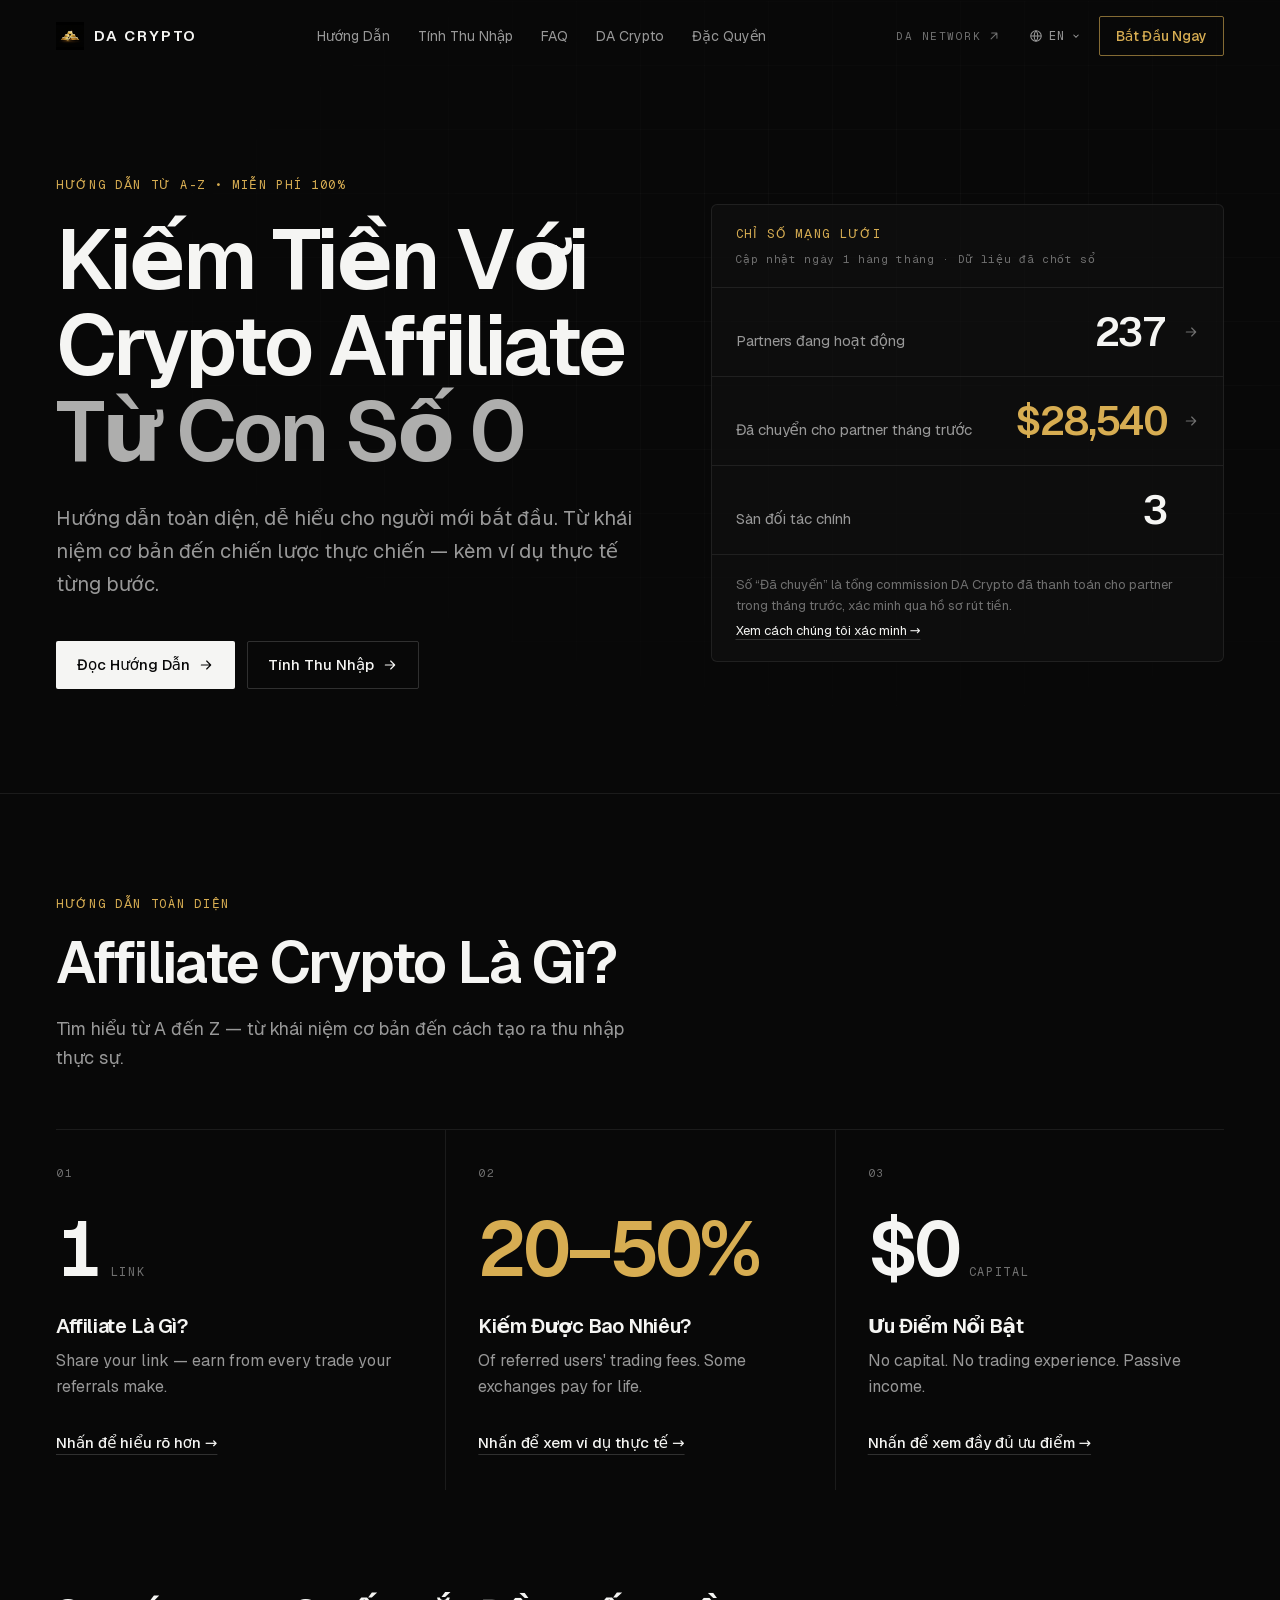
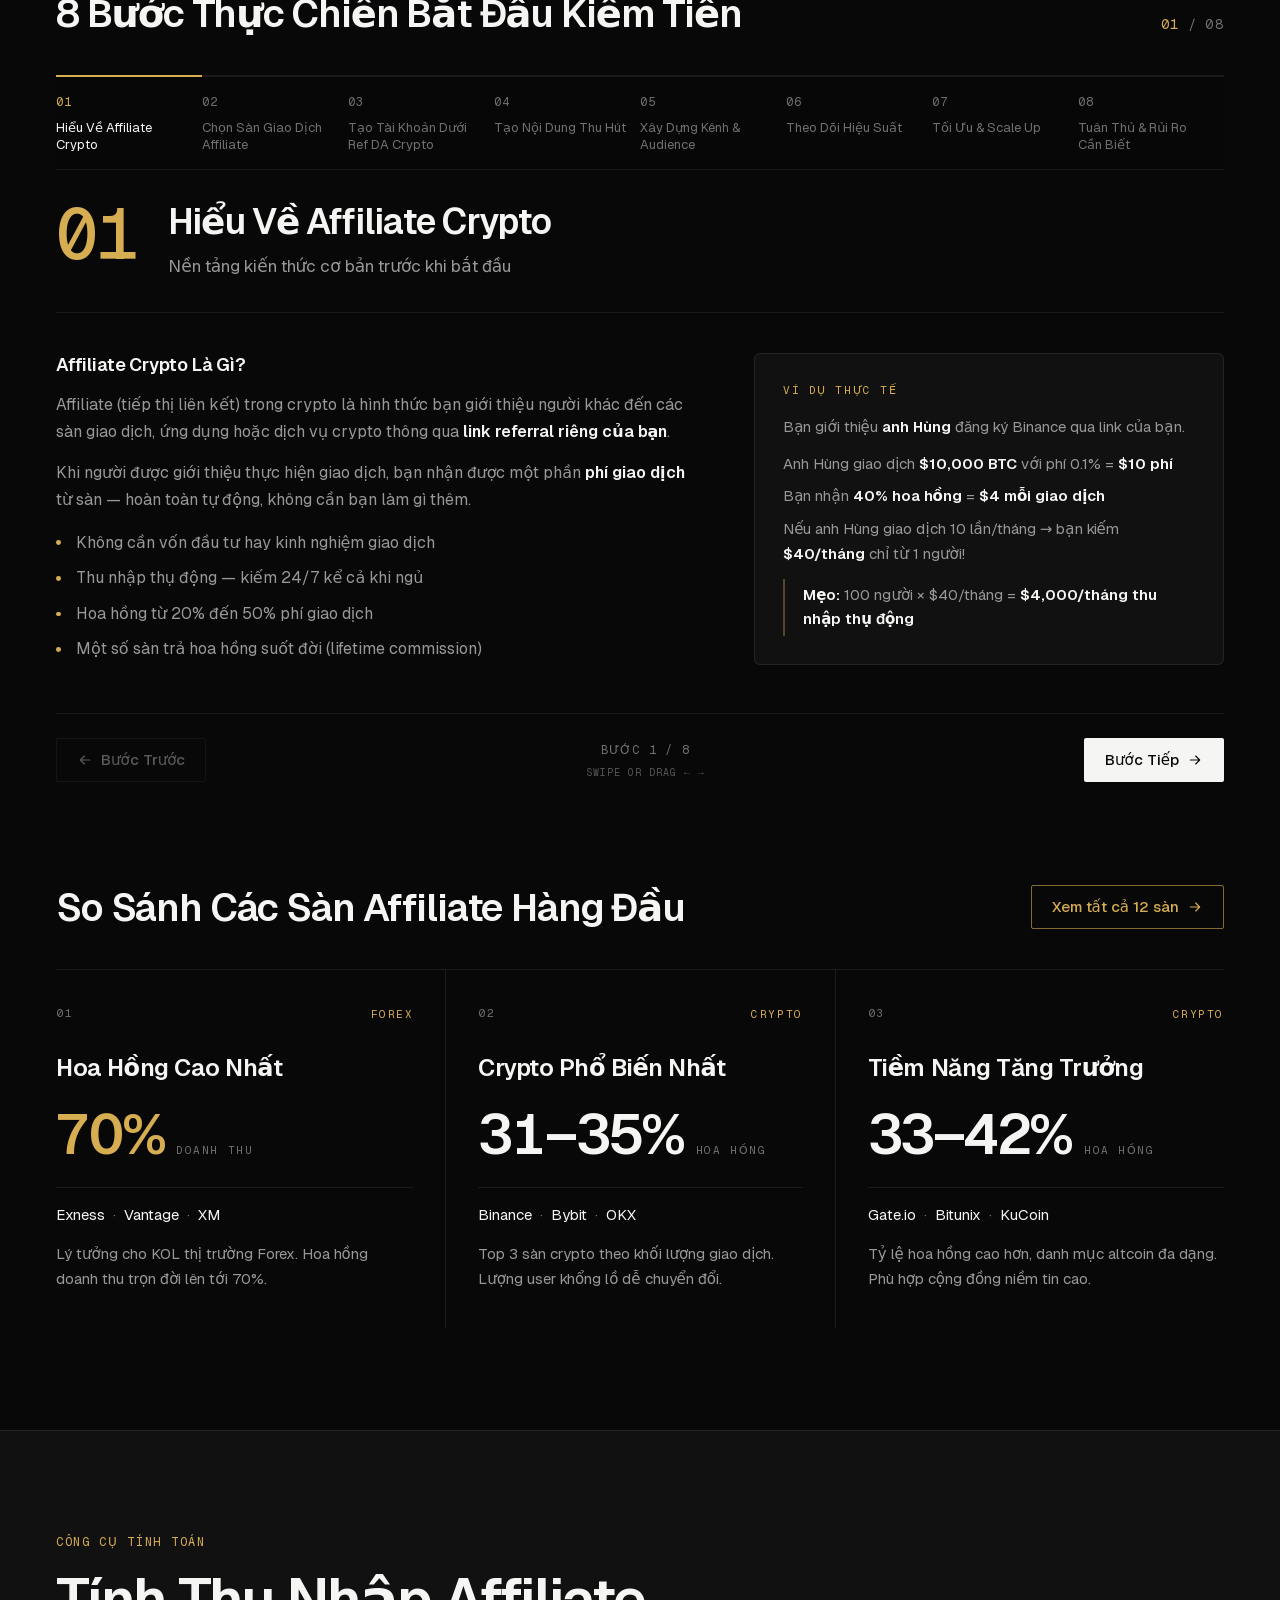
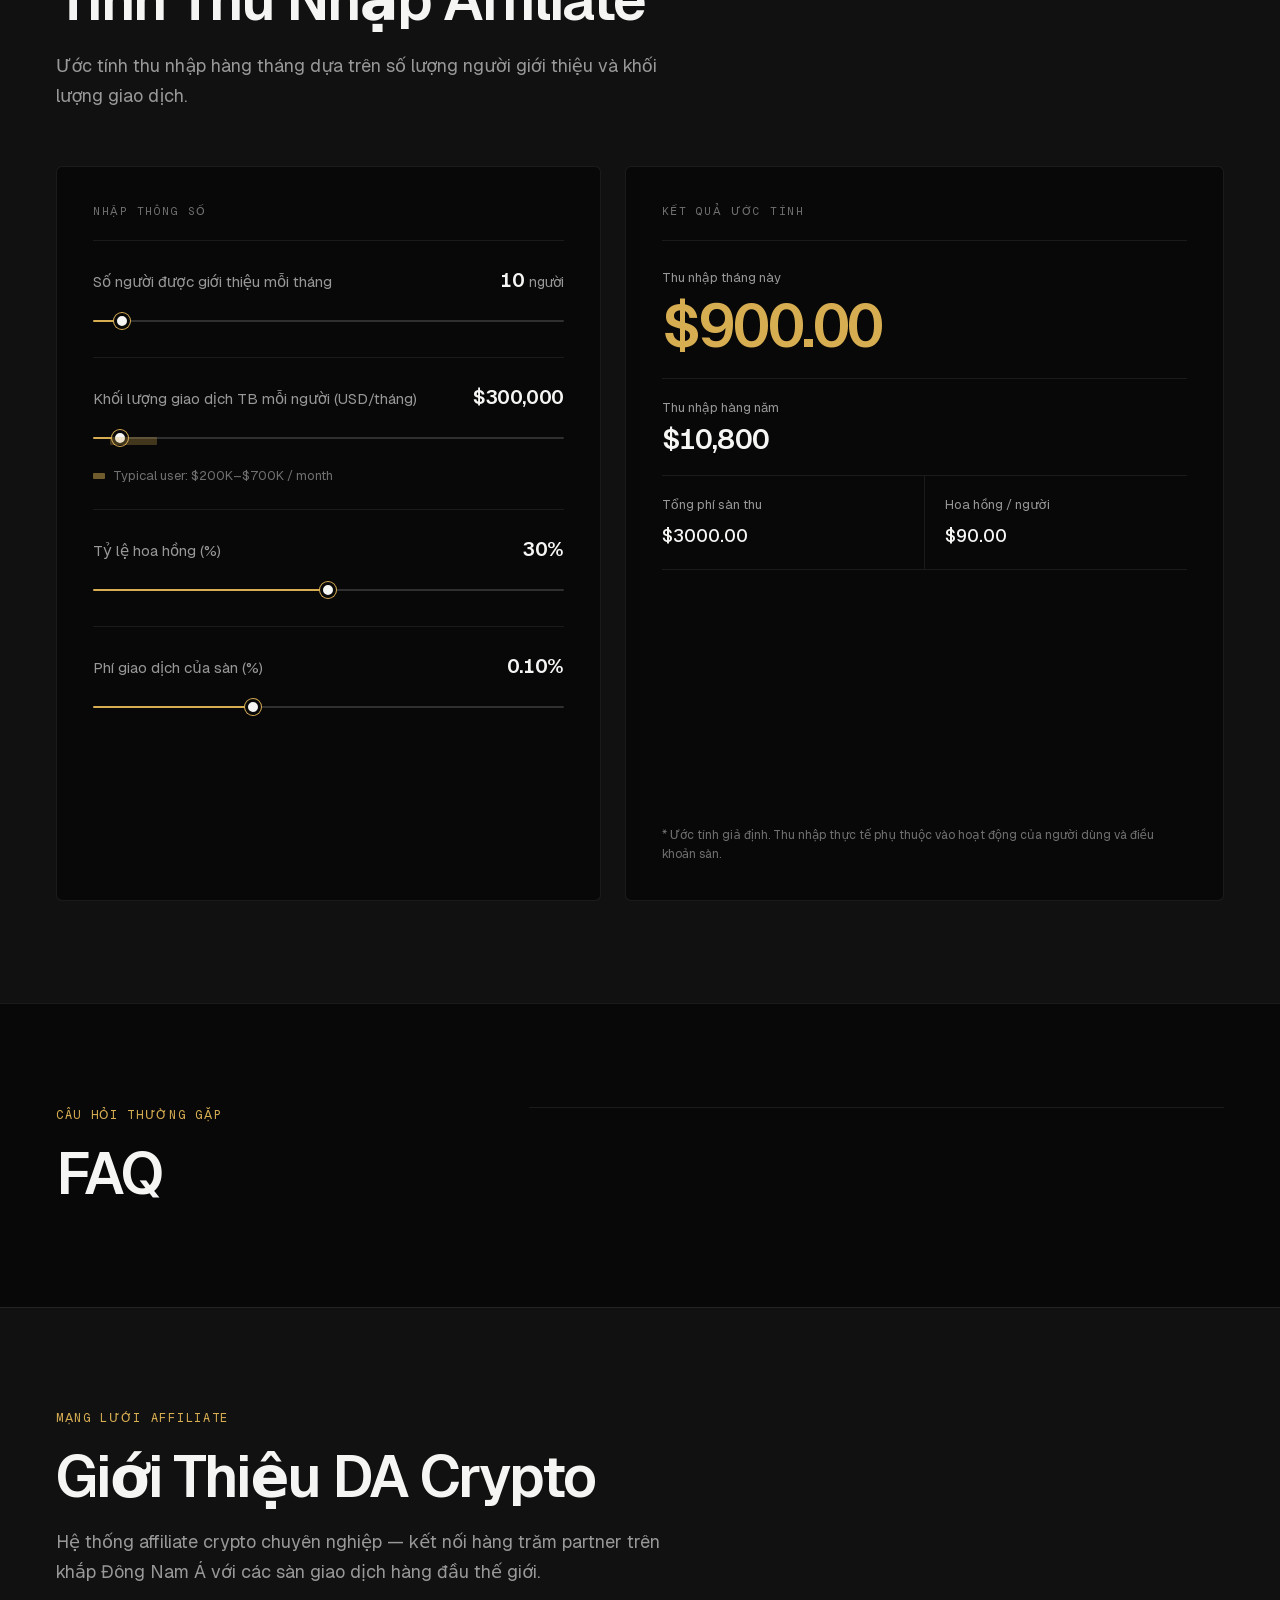
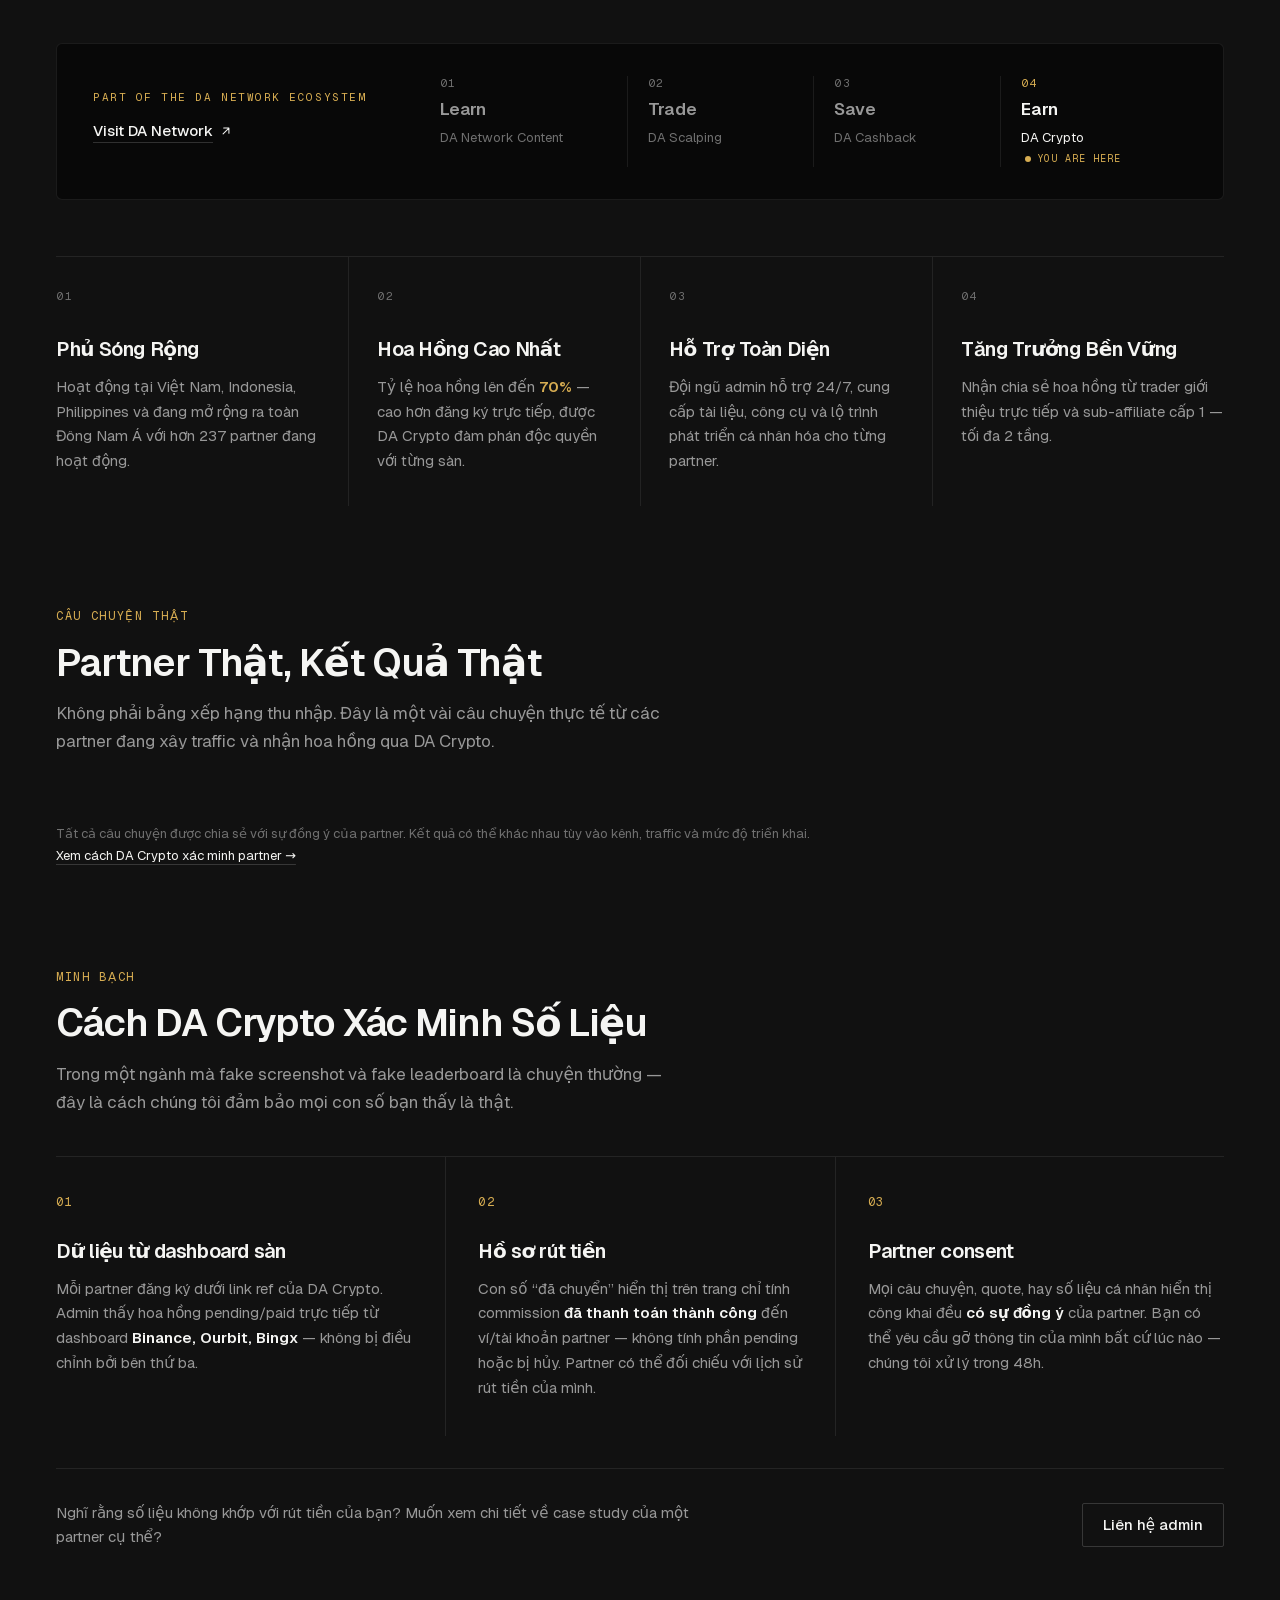
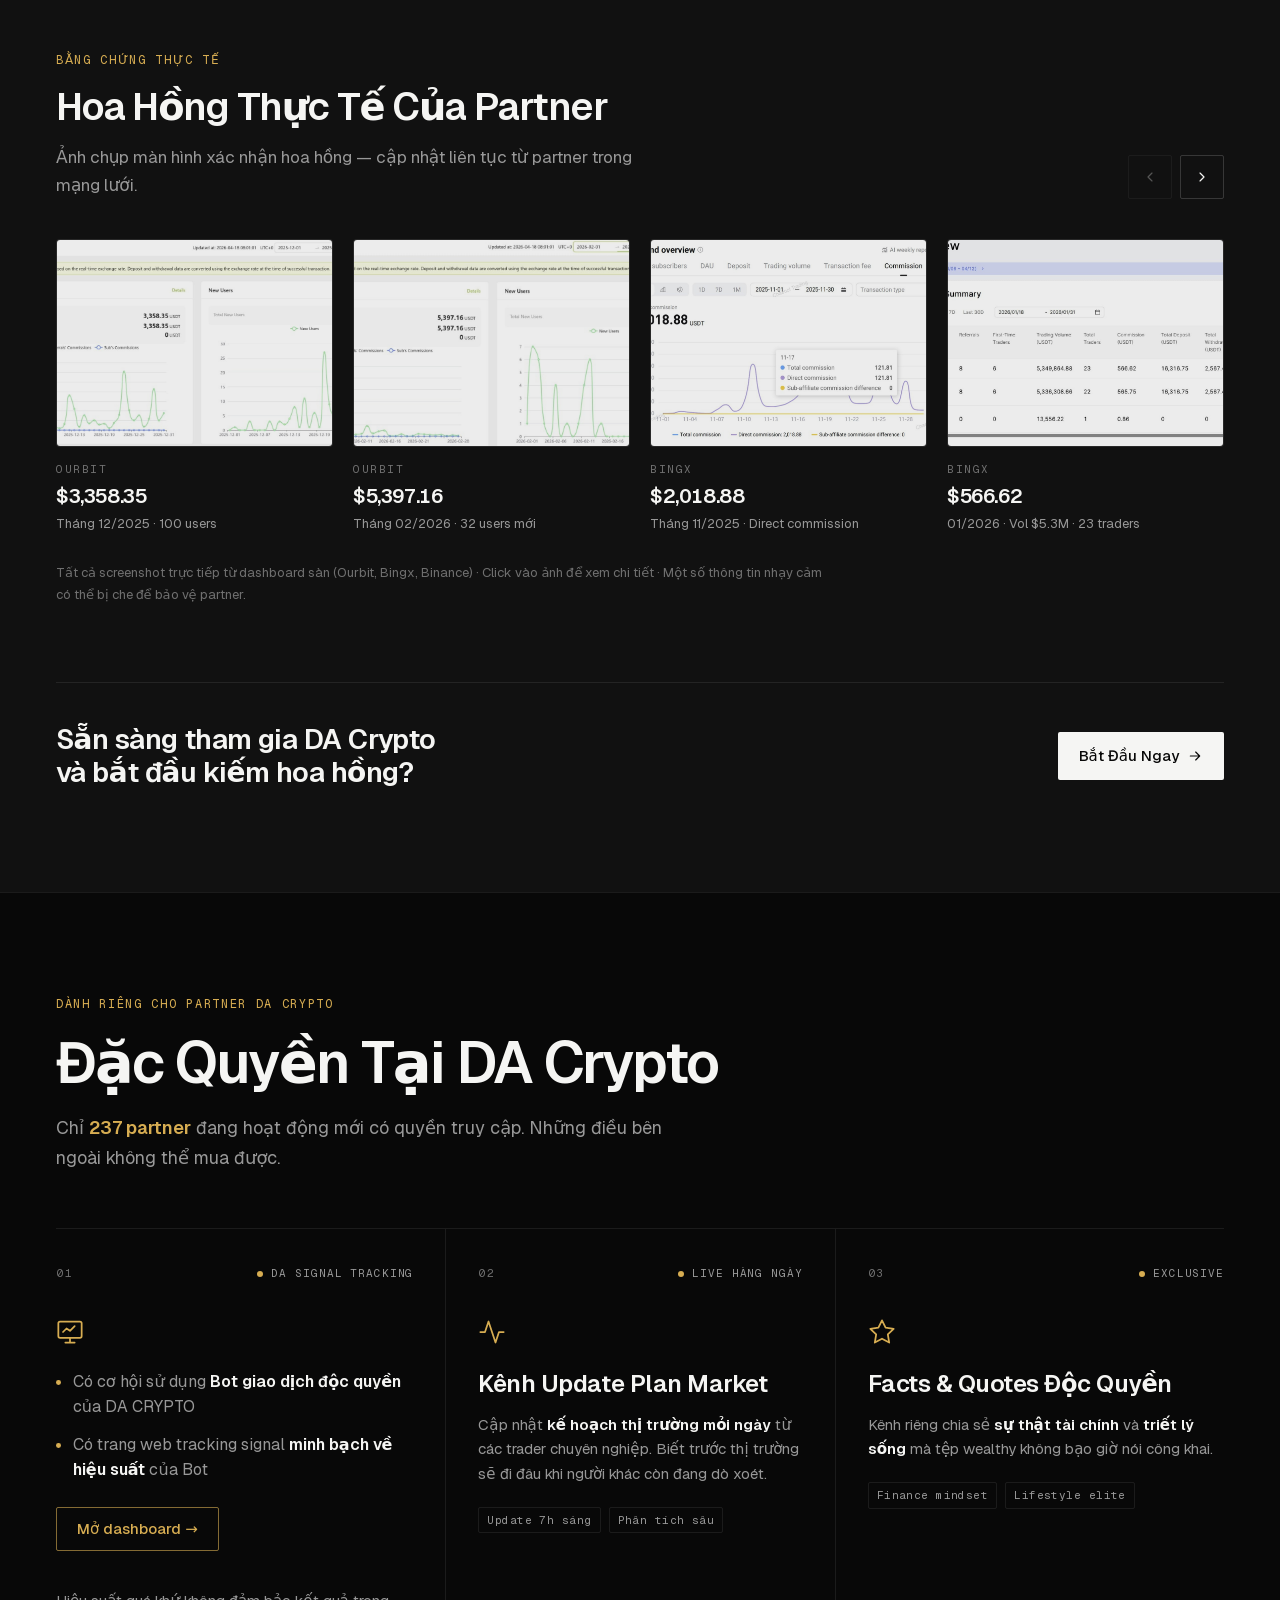
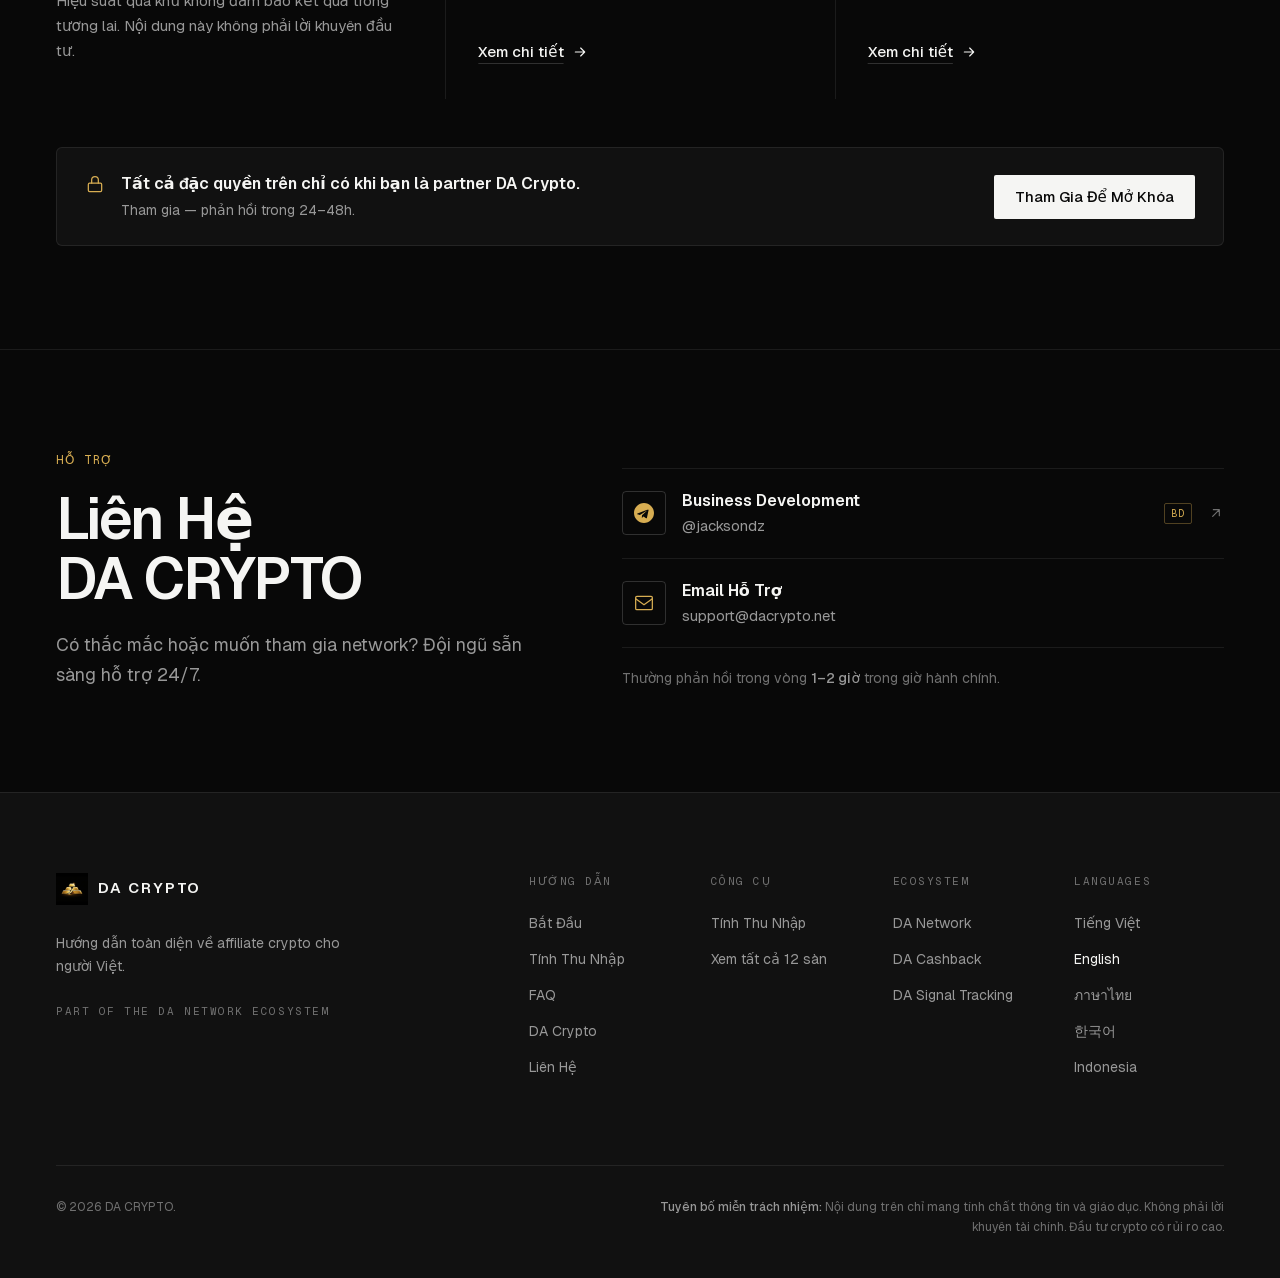
==== index.html @ 52934274 "Point DA Signal Tracking links to https://signal.danetwork.asia/ Co-Authored-By: Claude Opus 5.5 <no" ====
<!DOCTYPE html>
<html lang="en" data-theme="dark">
<head>
  <meta charset="UTF-8" />
  <meta name="viewport" content="width=device-width, initial-scale=1.0" />
  <title>DA CRYPTO — Crypto Affiliate Guide for Beginners</title>
  <style>html.i18n-pending body{visibility:hidden}</style>
  <script>document.documentElement.classList.add('i18n-pending');setTimeout(function(){document.documentElement.classList.remove('i18n-pending')},1500);</script>

  <!-- Favicon (shared DA Network mark) -->
  <link rel="icon" type="image/x-icon" href="/favicon.ico?v=2" />
  <link rel="icon" type="image/png" sizes="16x16" href="/favicon-16x16.png?v=2" />
  <link rel="icon" type="image/png" sizes="32x32" href="/favicon-32x32.png?v=2" />
  <link rel="icon" type="image/png" sizes="48x48" href="/favicon-48x48.png?v=2" />
  <link rel="apple-touch-icon" sizes="180x180" href="/apple-touch-icon.png?v=2" />
  <link rel="icon" type="image/png" sizes="192x192" href="/icon-192x192.png?v=2" />
  <link rel="icon" type="image/png" sizes="512x512" href="/icon-512x512.png?v=2" />
  <meta name="description" content="DA CRYPTO — A clear, step-by-step crypto affiliate guide for beginners, from the basics to practical strategies." />
  <meta name="theme-color" content="#080808" />

  <!-- Fonts: self-hosted Geist, identical to danetwork.asia (see style.css) -->
  <link rel="preload" href="/fonts/geist-latin.woff2" as="font" type="font/woff2" crossorigin />

  <!-- Chart.js -->
  <script src="https://cdn.jsdelivr.net/npm/chart.js@4.4.0/dist/chart.umd.min.js"></script>

  <link rel="stylesheet" href="style.css" />
</head>
<body>

<a class="skip-link" href="#main" data-ui="skip">Skip to content</a>

<!-- ═══════════════════════════════════════ HEADER ═══════════════════════════════════════ -->
<header class="site-header">
  <div class="container header-inner">
    <a href="#" class="logo" aria-label="DA CRYPTO Home">
      <img class="logo-mark" src="/icon-192x192.png?v=2" alt="" width="28" height="28" />
      <span class="logo-wordmark">DA CRYPTO</span>
    </a>

    <nav class="main-nav" aria-label="Main Navigation">
      <a href="#guide" class="nav-link" data-section="guide"><span data-i18n="nav.guide">Hướng Dẫn</span></a>
      <a href="#calculator" class="nav-link" data-section="calculator"><span data-i18n="nav.calc">Tính Thu Nhập</span></a>
      <a href="#faq" class="nav-link" data-section="faq"><span data-i18n="nav.faq">FAQ</span></a>
      <a href="#da-network" class="nav-link" data-section="da-network"><span data-i18n="nav.network">DA Crypto</span></a>
      <a href="#dac-quyen" class="nav-link nav-link-vip" data-section="dac-quyen"><span data-i18n="nav.privilege">Đặc Quyền</span></a>
    </nav>

    <div class="header-actions">
      <a href="https://danetwork.asia" class="header-parent" target="_blank" rel="noopener noreferrer">
        <span>DA NETWORK</span>
        <svg class="icon" width="14" height="14" viewBox="0 0 24 24" fill="none" stroke="currentColor" stroke-width="1.75" stroke-linecap="round" stroke-linejoin="round" aria-hidden="true"><path d="M7 17L17 7M8 7h9v9"/></svg>
        <span class="sr-only" data-ui="newTab">(opens in a new tab)</span>
      </a>
      <div class="lang-select" id="langSelect">
        <button class="lang-select-btn" type="button" onclick="toggleLangDropdown()" aria-label="Select language" aria-haspopup="listbox" aria-expanded="false" aria-controls="langDropdown">
          <svg class="icon" width="14" height="14" viewBox="0 0 24 24" fill="none" stroke="currentColor" stroke-width="1.75" aria-hidden="true"><circle cx="12" cy="12" r="9"/><path d="M3 12h18M12 3a14 14 0 0 1 0 18M12 3a14 14 0 0 0 0 18"/></svg>
          <span id="langCurrentLabel">EN</span>
          <svg class="icon lang-chevron" width="10" height="10" viewBox="0 0 24 24" fill="none" stroke="currentColor" stroke-width="2.5" aria-hidden="true"><path d="M6 9l6 6 6-6"/></svg>
        </button>
        <div class="lang-dropdown" id="langDropdown" role="listbox">
          <button class="lang-opt" type="button" role="option" lang="vi" data-lang-code="vi" onclick="selectLang('vi')"><span class="lang-code">VI</span><span>Tiếng Việt</span></button>
          <button class="lang-opt active" type="button" role="option" lang="en" data-lang-code="en" onclick="selectLang('en')"><span class="lang-code">EN</span><span>English</span></button>
          <button class="lang-opt" type="button" role="option" lang="th" data-lang-code="th" onclick="selectLang('th')"><span class="lang-code">TH</span><span>ภาษาไทย</span></button>
          <button class="lang-opt" type="button" role="option" lang="ko" data-lang-code="ko" onclick="selectLang('ko')"><span class="lang-code">KO</span><span>한국어</span></button>
          <button class="lang-opt" type="button" role="option" lang="id" data-lang-code="id" onclick="selectLang('id')"><span class="lang-code">ID</span><span>Indonesia</span></button>
        </div>
      </div>
      <a href="#guide" class="btn btn-gold header-cta"><span data-i18n="nav.cta">Bắt Đầu Ngay</span></a>
      <button class="menu-toggle" id="menuToggle" type="button" aria-label="Open menu" aria-expanded="false" aria-controls="mobileNav" data-ui-label="menu">
        <span class="menu-icon" aria-hidden="true"><span></span><span></span></span>
      </button>
    </div>
  </div>

  <!-- Mobile nav -->
  <div class="mobile-nav" id="mobileNav">
    <nav class="container" aria-label="Mobile Navigation">
      <a href="#guide" class="mobile-nav-link" onclick="closeMobileNav()"><span data-i18n="nav.guide">Hướng Dẫn</span><span class="mobile-nav-num">01</span></a>
      <a href="#calculator" class="mobile-nav-link" onclick="closeMobileNav()"><span data-i18n="nav.calc">Tính Thu Nhập</span><span class="mobile-nav-num">02</span></a>
      <a href="#faq" class="mobile-nav-link" onclick="closeMobileNav()"><span data-i18n="nav.faq">FAQ</span><span class="mobile-nav-num">03</span></a>
      <a href="#da-network" class="mobile-nav-link" onclick="closeMobileNav()"><span data-i18n="nav.network">DA Crypto</span><span class="mobile-nav-num">04</span></a>
      <a href="#dac-quyen" class="mobile-nav-link mobile-nav-link-vip" onclick="closeMobileNav()"><span data-i18n="nav.privilege">Đặc Quyền</span><span class="mobile-nav-num">05</span></a>
      <a href="#guide" class="btn btn-gold btn-block mobile-nav-cta" onclick="closeMobileNav()"><span data-i18n="nav.cta">Bắt Đầu Ngay</span></a>
      <a href="https://danetwork.asia" class="mobile-nav-parent" target="_blank" rel="noopener noreferrer">
        DA NETWORK
        <svg class="icon" width="14" height="14" viewBox="0 0 24 24" fill="none" stroke="currentColor" stroke-width="1.75" stroke-linecap="round" stroke-linejoin="round" aria-hidden="true"><path d="M7 17L17 7M8 7h9v9"/></svg>
      </a>
    </nav>
  </div>
</header>

<main id="main">

<!-- ═══════════════════════════════════════ HERO ═══════════════════════════════════════ -->
<section class="hero" aria-labelledby="heroTitle">
  <div class="hero-grid-bg" aria-hidden="true"></div>
  <div class="container hero-inner">
    <div class="hero-copy hero-seq">
      <p class="eyebrow hero-badge" style="--i:0"><span data-i18n="hero.badge">Hướng Dẫn Từ A-Z • Miễn Phí 100%</span></p>
      <h1 class="hero-title h-display" id="heroTitle" style="--i:1">
        <span class="hero-line" data-i18n="hero.title1">Kiếm Tiền Với</span>
        <span class="hero-line" data-i18n="hero.title2">Crypto Affiliate</span>
        <span class="hero-line hero-line-dim" data-i18n="hero.title3">Từ Con Số 0</span>
      </h1>
      <p class="hero-sub" style="--i:2" data-i18n="hero.sub">Hướng dẫn toàn diện, dễ hiểu cho người mới bắt đầu. Từ khái niệm cơ bản đến chiến lược thực chiến — kèm ví dụ thực tế từng bước.</p>
      <div class="hero-ctas" style="--i:3">
        <a href="#guide" class="btn btn-primary btn-lg">
          <span data-i18n="hero.cta1">Đọc Hướng Dẫn</span>
          <svg class="icon" width="16" height="16" viewBox="0 0 24 24" fill="none" stroke="currentColor" stroke-width="1.75" stroke-linecap="round" stroke-linejoin="round" aria-hidden="true"><path d="M5 12h14M13 6l6 6-6 6"/></svg>
        </a>
        <a href="#calculator" class="btn btn-outline btn-lg">
          <span data-i18n="hero.cta2">Tính Thu Nhập</span>
          <svg class="icon" width="16" height="16" viewBox="0 0 24 24" fill="none" stroke="currentColor" stroke-width="1.75" stroke-linecap="round" stroke-linejoin="round" aria-hidden="true"><path d="M5 12h14M13 6l6 6-6 6"/></svg>
        </a>
      </div>
    </div>

    <!-- Network Snapshot — static, month-end figures (ledger presentation, no counters) -->
    <aside class="snapshot hero-stats" aria-labelledby="snapTag">
      <div class="snapshot-header">
        <span class="snapshot-tag" id="snapTag" data-i18n="snap.tag">CHỈ SỐ MẠNG LƯỚI</span>
        <span class="snapshot-meta" data-i18n="snap.meta">Cập nhật ngày 1 hàng tháng · Dữ liệu đã chốt sổ</span>
      </div>

      <div class="snapshot-grid">
        <div class="snapshot-item snapshot-clickable" onclick="openStatModal('partner')" role="button" tabindex="0" aria-haspopup="dialog" aria-label="Xem chi tiết Partner Network">
          <span class="snapshot-label" data-i18n="snap.partners">Partners đang hoạt động</span>
          <span class="snapshot-value" id="goldStat237">237</span>
          <svg class="icon snapshot-arrow" width="16" height="16" viewBox="0 0 24 24" fill="none" stroke="currentColor" stroke-width="1.75" stroke-linecap="round" stroke-linejoin="round" aria-hidden="true"><path d="M5 12h14M13 6l6 6-6 6"/></svg>
        </div>
        <div class="snapshot-item snapshot-clickable snapshot-item-highlight" onclick="openStatModal('commission')" role="button" tabindex="0" aria-haspopup="dialog" aria-label="Xem chi tiết hoa hồng">
          <span class="snapshot-label" data-i18n="snap.paid">Đã chuyển cho partner tháng trước</span>
          <span class="snapshot-value snapshot-value-accent" id="commissionCounter">$28,540</span>
          <svg class="icon snapshot-arrow" width="16" height="16" viewBox="0 0 24 24" fill="none" stroke="currentColor" stroke-width="1.75" stroke-linecap="round" stroke-linejoin="round" aria-hidden="true"><path d="M5 12h14M13 6l6 6-6 6"/></svg>
        </div>
        <div class="snapshot-item">
          <span class="snapshot-label" data-i18n="snap.exchanges">Sàn đối tác chính</span>
          <span class="snapshot-value">3</span>
          <span class="snapshot-arrow" aria-hidden="true"></span>
        </div>
      </div>

      <p class="snapshot-foot">
        <span data-i18n="snap.foot">Số “Đã chuyển” là tổng commission DA Crypto đã thanh toán cho partner trong tháng trước, xác minh qua hồ sơ rút tiền.</span>
        <a href="#verify" class="snapshot-foot-link" data-i18n="snap.foot.link">Xem cách chúng tôi xác minh →</a>
      </p>
    </aside>
  </div>
</section>


<!-- ═══════════════════════════════════════ GUIDE ═══════════════════════════════════════ -->
<section class="section" id="guide" aria-labelledby="guideTitle">
  <div class="container">
    <div class="section-header reveal">
      <p class="section-tag" data-i18n="guide.tag">Hướng Dẫn Toàn Diện</p>
      <h2 class="section-title" id="guideTitle" data-i18n="guide.title">Affiliate Crypto Là Gì?</h2>
      <p class="section-sub" data-i18n="guide.sub">Tìm hiểu từ A đến Z — từ khái niệm cơ bản đến cách tạo ra thu nhập thực sự.</p>
    </div>

    <!-- Intro explainer -->
    <div class="explainer-grid reveal">
      <!-- Each card: key figure → title → one short line. The full paragraph
           (.explainer-full) is kept and shown as the dialog's lead. -->
      <div class="explainer-card explainer-card-clickable seq" style="--i:0" data-explainer="affiliate" onclick="openExplainerModal('affiliate')" role="button" tabindex="0" aria-haspopup="dialog">
        <span class="label">01</span>
        <p class="explainer-figure"><span class="explainer-num">1</span><span class="explainer-unit" data-ui="ec.u1">link</span></p>
        <h3><span data-i18n="ec.h1">Affiliate Là Gì?</span></h3>
        <p class="explainer-line" data-ui="ec.s1">Share your link — earn from every trade your referrals make.</p>
        <p class="explainer-full" hidden><span data-i18n="ec.p1">Bạn giới thiệu người khác đăng ký sàn giao dịch crypto qua <strong>link riêng của bạn</strong>. Khi họ giao dịch, bạn nhận hoa hồng từ phí giao dịch của họ.</span></p>
        <span class="explainer-hint" data-i18n="ec.hint1">Nhấn để hiểu rõ hơn →</span>
      </div>
      <div class="explainer-card explainer-card-clickable seq" style="--i:1" data-explainer="income" onclick="openExplainerModal('income')" role="button" tabindex="0" aria-haspopup="dialog">
        <span class="label">02</span>
        <p class="explainer-figure explainer-figure-accent"><span class="explainer-num">20–50%</span></p>
        <h3><span data-i18n="ec.h2">Kiếm Được Bao Nhiêu?</span></h3>
        <p class="explainer-line" data-ui="ec.s2">Of referred users' trading fees. Some exchanges pay for life.</p>
        <p class="explainer-full" hidden><span data-i18n="ec.p2">Hoa hồng thường từ <strong>20%–50% phí giao dịch</strong> của người được giới thiệu. Một số sàn trả hoa hồng suốt đời.</span></p>
        <span class="explainer-hint" data-i18n="ec.hint2">Nhấn để xem ví dụ thực tế →</span>
      </div>
      <div class="explainer-card explainer-card-clickable seq" style="--i:2" data-explainer="advantages" onclick="openExplainerModal('advantages')" role="button" tabindex="0" aria-haspopup="dialog">
        <span class="label">03</span>
        <p class="explainer-figure"><span class="explainer-num">$0</span><span class="explainer-unit" data-ui="ec.u3">capital</span></p>
        <h3><span data-i18n="ec.h3">Ưu Điểm Nổi Bật</span></h3>
        <p class="explainer-line" data-ui="ec.s3">No capital. No trading experience. Passive income.</p>
        <p class="explainer-full" hidden><span data-i18n="ec.p3">Không cần vốn đầu tư, không cần kinh nghiệm giao dịch. Thu nhập thụ động — kiếm ngay cả khi bạn ngủ.</span></p>
        <span class="explainer-hint" data-i18n="ec.hint3">Nhấn để xem đầy đủ ưu điểm →</span>
      </div>
    </div>

    <!-- Explainer Modal ── reuses stat-modal styles -->
    <div class="stat-modal-overlay" id="explainerModalOverlay" onclick="closeExplainerModal()">
      <div class="stat-modal explainer-modal" id="explainerModal" role="dialog" aria-modal="true" aria-label="DA Crypto" onclick="event.stopPropagation()">
        <button class="stat-modal-close" type="button" onclick="closeExplainerModal()" aria-label="Đóng">
          <svg class="icon" width="18" height="18" viewBox="0 0 24 24" fill="none" stroke="currentColor" stroke-width="1.75" stroke-linecap="round" aria-hidden="true"><path d="M6 6l12 12M18 6L6 18"/></svg>
        </button>
        <div id="explainerModalContent"></div>
      </div>
    </div>

    <!-- Step-by-Step Guide -->
    <div class="steps-container reveal">
      <div class="steps-head">
        <h3 class="steps-title" data-i18n="guide.stepsTitle">8 Bước Thực Chiến Bắt Đầu Kiếm Tiền</h3>
        <p class="steps-count" aria-hidden="true"><span id="stepCountNow">01</span><span class="steps-count-sep">/</span><span id="stepCountTotal">08</span></p>
      </div>

      <!-- Sticky step rail: track + tabs stay reachable while reading a long step -->
      <div class="step-rail" id="stepRail">
      <!-- Continuous progress track (scaled by renderStep) -->
      <div class="step-track" aria-hidden="true"><span class="step-track-fill" id="stepTrackFill"></span></div>

      <!-- Step tabs (labels filled by renderStep) -->
      <div class="step-tabs" role="tablist" aria-label="Affiliate guide">
        <button class="step-tab active" type="button" data-step="1" role="tab">1</button>
        <button class="step-tab" type="button" data-step="2" role="tab">2</button>
        <button class="step-tab" type="button" data-step="3" role="tab">3</button>
        <button class="step-tab" type="button" data-step="4" role="tab">4</button>
        <button class="step-tab" type="button" data-step="5" role="tab">5</button>
        <button class="step-tab" type="button" data-step="6" role="tab">6</button>
        <button class="step-tab" type="button" data-step="7" role="tab">7</button>
        <button class="step-tab" type="button" data-step="8" role="tab">8</button>
      </div>
      </div><!-- /step-rail -->

      <!-- Step content -->
      <div class="step-content-wrap" id="stepContent" role="tabpanel" aria-live="polite">
        <!-- populated by JS -->
      </div>

      <!-- Navigation -->
      <div class="step-nav">
        <button class="btn btn-outline" type="button" id="prevStep" disabled>
          <svg class="icon" width="16" height="16" viewBox="0 0 24 24" fill="none" stroke="currentColor" stroke-width="1.75" stroke-linecap="round" stroke-linejoin="round" aria-hidden="true"><path d="M19 12H5M11 6l-6 6 6 6"/></svg>
          <span data-i18n="guide.prev">Bước Trước</span>
        </button>
        <span class="step-progress-wrap">
          <span class="step-progress" id="stepProgress">Bước 1 / 8</span>
          <span class="step-swipe-hint" data-ui="steps.swipe">Swipe or drag ← →</span>
        </span>
        <button class="btn btn-primary" type="button" id="nextStep">
          <span data-i18n="guide.next">Bước Tiếp</span>
        </button>
      </div>
    </div>

    <!-- Exchange comparison -->
    <div class="comparison-section reveal">
      <div class="comparison-head">
        <h3 class="steps-title" data-i18n="guide.compareTitle">So Sánh Các Sàn Affiliate Hàng Đầu</h3>
        <a href="deals.html" class="btn btn-gold">
          <span data-i18n="guide.viewAllDeals">Xem tất cả 12 sàn</span>
          <svg class="icon" width="16" height="16" viewBox="0 0 24 24" fill="none" stroke="currentColor" stroke-width="1.75" stroke-linecap="round" stroke-linejoin="round" aria-hidden="true"><path d="M5 12h14M13 6l6 6-6 6"/></svg>
        </a>
      </div>
      <div class="comparison-grid" id="comparisonGrid">
        <!-- populated by JS -->
      </div>
    </div>
  </div>
</section>

<!-- ═══════════════════════════════════════ CALCULATOR ═══════════════════════════════════════ -->
<section class="section section-alt" id="calculator" aria-labelledby="calcTitle">
  <div class="container">
    <div class="section-header reveal">
      <p class="section-tag" data-i18n="calc.tag">Công Cụ Tính Toán</p>
      <h2 class="section-title" id="calcTitle"><span data-i18n="calc.title">Tính Thu Nhập Affiliate</span></h2>
      <p class="section-sub" data-i18n="calc.sub">Ước tính thu nhập hàng tháng dựa trên số lượng người giới thiệu và khối lượng giao dịch.</p>
    </div>

    <div class="calc-grid reveal">
      <div class="card calc-card">
        <h3 class="card-title-sm" data-i18n="calc.inputTitle">Nhập Thông Số</h3>
        <div class="form-group">
          <label class="form-label" for="refCount" data-i18n="calc.lbl1">Số người được giới thiệu mỗi tháng</label>
          <div class="slider-display"><span id="refCountVal">10</span> <span data-i18n="calc.unit.people">người</span></div>
          <input type="range" class="slider" id="refCount" min="1" max="200" value="10" />
        </div>
        <div class="form-group">
          <label class="form-label" for="tradeVol" data-i18n="calc.lbl2">Khối lượng giao dịch TB mỗi người (USD/tháng)</label>
          <div class="slider-display"><span id="tradeVolVal">$300,000</span></div>
          <div class="slider-wrap">
            <!-- Typical-user band: $200K–$700K on a $100K–$5M scale -->
            <span class="slider-band" style="--from:2.04;--to:12.24" aria-hidden="true"></span>
            <input type="range" class="slider" id="tradeVol" min="100000" max="5000000" step="10000" value="300000" aria-describedby="tradeVolNote" />
          </div>
          <p class="slider-note" id="tradeVolNote"><span class="slider-note-mark" aria-hidden="true"></span><span data-ui="calc.volNote">Typical user: $200K–$700K / month</span></p>
        </div>
        <div class="form-group">
          <label class="form-label" for="commRate" data-i18n="calc.lbl3">Tỷ lệ hoa hồng (%)</label>
          <div class="slider-display"><span id="commRateVal">30</span>%</div>
          <input type="range" class="slider" id="commRate" min="10" max="50" value="30" />
        </div>
        <div class="form-group">
          <label class="form-label" for="tradeFee" data-i18n="calc.lbl4">Phí giao dịch của sàn (%)</label>
          <div class="slider-display"><span id="tradeFeeVal">0.10</span>%</div>
          <input type="range" class="slider" id="tradeFee" min="0.05" max="0.2" step="0.01" value="0.1" />
        </div>
      </div>

      <div class="card calc-result-card" aria-live="polite">
        <h3 class="card-title-sm" data-i18n="calc.resultTitle">Kết Quả Ước Tính</h3>
        <div class="result-items">
          <div class="result-item result-item-primary">
            <span class="result-label" data-i18n="calc.res1">Thu nhập tháng này</span>
            <span class="result-value primary" id="monthlyEarn">$0</span>
          </div>
          <div class="result-item result-item-secondary">
            <span class="result-label" data-i18n="calc.res2">Thu nhập hàng năm</span>
            <span class="result-value" id="yearlyEarn">$0</span>
          </div>
          <div class="result-item">
            <span class="result-label" data-i18n="calc.res3">Tổng phí sàn thu</span>
            <span class="result-label-val" id="totalFees">$0</span>
          </div>
          <div class="result-item">
            <span class="result-label" data-i18n="calc.res4">Hoa hồng / người</span>
            <span class="result-label-val" id="perPerson">$0</span>
          </div>
        </div>
        <div class="result-chart-wrap">
          <canvas id="earningsChart"></canvas>
        </div>
        <p class="result-note" data-i18n="calc.note">* Ước tính giả định. Thu nhập thực tế phụ thuộc vào hoạt động của người dùng và điều khoản sàn.</p>
      </div>
    </div>
  </div>
</section>

<!-- ═══════════════════════════════════════ FAQ ═══════════════════════════════════════ -->
<section class="section" id="faq" aria-labelledby="faqTitle">
  <div class="container faq-layout">
    <div class="section-header reveal">
      <p class="section-tag" data-i18n="faq.tag">Câu Hỏi Thường Gặp</p>
      <h2 class="section-title" id="faqTitle" data-i18n="faq.title">FAQ</h2>
    </div>
    <div class="faq-list reveal" id="faqList">
      <!-- populated by JS -->
    </div>
  </div>
</section>

<!-- ═══════════════════════════════════════ DA CRYPTO ═══════════════════════════════════════ -->
<section class="section section-alt" id="da-network" aria-labelledby="danTitle">
  <div class="container">

    <!-- ── Giới thiệu ── -->
    <div class="section-header reveal">
      <p class="section-tag dan-tag"><span data-i18n="dan.tag">Mạng Lưới Affiliate</span></p>
      <h2 class="section-title dan-title" id="danTitle"><span data-i18n="dan.title">Giới Thiệu DA Crypto</span></h2>
      <p class="section-sub" data-i18n="dan.sub">Hệ thống affiliate crypto chuyên nghiệp — kết nối hàng trăm partner trên khắp Đông Nam Á với các sàn giao dịch hàng đầu thế giới.</p>
    </div>

    <!-- ── Place within the DA Network ecosystem ── -->
    <div class="eco-strip reveal">
      <div class="eco-intro">
        <p class="label" data-ui="eco.tag">Part of the DA Network ecosystem</p>
        <a href="https://danetwork.asia" class="text-link" target="_blank" rel="noopener noreferrer">
          <span data-ui="eco.link">Visit DA Network</span>
          <svg class="icon" width="14" height="14" viewBox="0 0 24 24" fill="none" stroke="currentColor" stroke-width="1.75" stroke-linecap="round" stroke-linejoin="round" aria-hidden="true"><path d="M7 17L17 7M8 7h9v9"/></svg>
          <span class="sr-only" data-ui="newTab">(opens in a new tab)</span>
        </a>
      </div>
      <ol class="eco-stages">
        <li class="eco-stage"><span class="label">01</span><span class="eco-stage-name" data-ui="eco.learn">Learn</span><span class="eco-brand">DA Network Content</span></li>
        <li class="eco-stage"><span class="label">02</span><span class="eco-stage-name" data-ui="eco.trade">Trade</span><span class="eco-brand">DA Scalping</span></li>
        <li class="eco-stage"><span class="label">03</span><span class="eco-stage-name" data-ui="eco.save">Save</span><span class="eco-brand">DA Cashback</span></li>
        <li class="eco-stage is-current" aria-current="true"><span class="label">04</span><span class="eco-stage-name" data-ui="eco.earn">Earn</span><span class="eco-brand">DA Crypto <span class="eco-here" data-ui="eco.current">You are here</span></span></li>
      </ol>
    </div>

    <div class="dan-intro-grid reveal">
      <div class="dan-intro-card seq" style="--i:0">
        <span class="label">01</span>
        <h4 data-i18n="dan.c1.title">Phủ Sóng Rộng</h4>
        <p data-i18n="dan.c1.body">Hoạt động tại Việt Nam, Indonesia, Philippines và đang mở rộng ra toàn Đông Nam Á với hơn 237 partner đang hoạt động.</p>
      </div>
      <div class="dan-intro-card seq" style="--i:1">
        <span class="label">02</span>
        <h4 data-i18n="dan.c2.title">Hoa Hồng Cao Nhất</h4>
        <p data-i18n="dan.c2.body">Tỷ lệ hoa hồng lên đến <strong class="gold-text">70%</strong> — cao hơn đăng ký trực tiếp, được DA Crypto đàm phán độc quyền với từng sàn.</p>
      </div>
      <div class="dan-intro-card seq" style="--i:2">
        <span class="label">03</span>
        <h4 data-i18n="dan.c3.title">Hỗ Trợ Toàn Diện</h4>
        <p data-i18n="dan.c3.body">Đội ngũ admin hỗ trợ 24/7, cung cấp tài liệu, công cụ và lộ trình phát triển cá nhân hóa cho từng partner.</p>
      </div>
      <div class="dan-intro-card seq" style="--i:3">
        <span class="label">04</span>
        <h4 data-i18n="dan.c4.title">Tăng Trưởng Bền Vững</h4>
        <p data-i18n="dan.c4.body">Nhận chia sẻ hoa hồng từ trader giới thiệu trực tiếp và sub-affiliate cấp 1 — tối đa 2 tầng.</p>
      </div>
    </div>

    <!-- ── Recent Partner Wins ── -->
    <div class="partner-wins">
      <div class="rail-head">
        <div class="partner-wins-header sub-header reveal">
          <p class="partner-wins-badge eyebrow" data-i18n="wins.badge">CÂU CHUYỆN THẬT</p>
          <h3 class="partner-wins-title" data-i18n="wins.title">Partner Thật, Kết Quả Thật</h3>
          <p class="partner-wins-sub" data-i18n="wins.sub">Không phải bảng xếp hạng thu nhập. Đây là một vài câu chuyện thực tế từ các partner đang xây traffic và nhận hoa hồng qua DA Crypto.</p>
        </div>
        <div class="rail-controls" data-rail="partnerWinsGrid">
          <button type="button" class="rail-btn" data-dir="-1" aria-label="Previous" aria-controls="partnerWinsGrid">
            <svg class="icon" width="16" height="16" viewBox="0 0 24 24" fill="none" stroke="currentColor" stroke-width="1.75" stroke-linecap="round" stroke-linejoin="round" aria-hidden="true"><path d="M15 6l-6 6 6 6"/></svg>
          </button>
          <button type="button" class="rail-btn" data-dir="1" aria-label="Next" aria-controls="partnerWinsGrid">
            <svg class="icon" width="16" height="16" viewBox="0 0 24 24" fill="none" stroke="currentColor" stroke-width="1.75" stroke-linecap="round" stroke-linejoin="round" aria-hidden="true"><path d="M9 6l6 6-6 6"/></svg>
          </button>
        </div>
      </div>

      <!-- Data-driven grid: cards rendered by renderPartnerWins() in app.js from PARTNERS_DATA array -->
      <div class="partner-wins-grid reveal" id="partnerWinsGrid" data-partner-count="5"></div>

      <p class="partner-wins-note">
        <span data-i18n="wins.note">Tất cả câu chuyện được chia sẻ với sự đồng ý của partner. Kết quả có thể khác nhau tùy vào kênh, traffic và mức độ triển khai.</span>
        <a href="#verify" data-i18n="wins.note.link">Xem cách DA Crypto xác minh partner →</a>
      </p>
    </div>

    <!-- ── Verification Block (How we verify) ── -->
    <div class="verify-block" id="verify">
      <div class="verify-header sub-header reveal">
        <p class="verify-badge eyebrow" data-i18n="verify.badge">MINH BẠCH</p>
        <h3 class="verify-title" data-i18n="verify.title">Cách DA Crypto Xác Minh Số Liệu</h3>
        <p class="verify-sub" data-i18n="verify.sub">Trong một ngành mà fake screenshot và fake leaderboard là chuyện thường — đây là cách chúng tôi đảm bảo mọi con số bạn thấy là thật.</p>
      </div>

      <ol class="verify-grid reveal">
        <li class="verify-step seq" style="--i:0">
          <span class="verify-step-num">01</span>
          <h4 data-i18n="verify.s1.title">Dữ liệu từ dashboard sàn</h4>
          <p data-i18n="verify.s1.body">Mỗi partner đăng ký dưới link ref của DA Crypto. Admin thấy hoa hồng pending/paid trực tiếp từ dashboard <strong>Binance, Ourbit, Bingx</strong> — không bị điều chỉnh bởi bên thứ ba.</p>
        </li>
        <li class="verify-step seq" style="--i:1">
          <span class="verify-step-num">02</span>
          <h4 data-i18n="verify.s2.title">Hồ sơ rút tiền</h4>
          <p data-i18n="verify.s2.body">Con số “đã chuyển” hiển thị trên trang chỉ tính commission <strong>đã thanh toán thành công</strong> đến ví/tài khoản partner — không tính phần pending hoặc bị hủy. Partner có thể đối chiếu với lịch sử rút tiền của mình.</p>
        </li>
        <li class="verify-step seq" style="--i:2">
          <span class="verify-step-num">03</span>
          <h4 data-i18n="verify.s3.title">Partner consent</h4>
          <p data-i18n="verify.s3.body">Mọi câu chuyện, quote, hay số liệu cá nhân hiển thị công khai đều <strong>có sự đồng ý</strong> của partner. Bạn có thể yêu cầu gỡ thông tin của mình bất cứ lúc nào — chúng tôi xử lý trong 48h.</p>
        </li>
      </ol>

      <div class="verify-cta">
        <span class="verify-cta-text" data-i18n="verify.cta.text">Nghĩ rằng số liệu không khớp với rút tiền của bạn? Muốn xem chi tiết về case study của một partner cụ thể?</span>
        <a href="#cta" class="btn btn-outline verify-cta-btn" data-i18n="verify.cta.btn">Liên hệ admin</a>
      </div>
    </div>

    <!-- ── Feedback / Proof ── -->
    <div class="dan-feedback">
      <div class="rail-head">
        <div class="dan-fb-header sub-header reveal">
          <p class="dan-lb-badge eyebrow" data-i18n="dan.fb.badge">BẰNG CHỨNG THỰC TẾ</p>
          <h3 class="dan-lb-title"><span data-i18n="dan.fb.title">Hoa Hồng Thực Tế Của Partner</span></h3>
          <p class="dan-lb-sub" data-i18n="dan.fb.sub">Ảnh chụp màn hình xác nhận hoa hồng — cập nhật liên tục từ partner trong mạng lưới.</p>
        </div>
        <div class="rail-controls" data-rail="danFeedbackGrid">
          <button type="button" class="rail-btn" data-dir="-1" aria-label="Previous" aria-controls="danFeedbackGrid">
            <svg class="icon" width="16" height="16" viewBox="0 0 24 24" fill="none" stroke="currentColor" stroke-width="1.75" stroke-linecap="round" stroke-linejoin="round" aria-hidden="true"><path d="M15 6l-6 6 6 6"/></svg>
          </button>
          <button type="button" class="rail-btn" data-dir="1" aria-label="Next" aria-controls="danFeedbackGrid">
            <svg class="icon" width="16" height="16" viewBox="0 0 24 24" fill="none" stroke="currentColor" stroke-width="1.75" stroke-linecap="round" stroke-linejoin="round" aria-hidden="true"><path d="M9 6l6 6-6 6"/></svg>
          </button>
        </div>
      </div>
      <div class="proof-gallery reveal" id="danFeedbackGrid">
        <figure class="proof-item proof-ourbit seq" style="--i:0" data-img="proof/proof-1.jpg" tabindex="0" role="button" aria-label="Xem ảnh Ourbit 12/2025">
          <div class="proof-thumb">
            <img src="proof/proof-1.jpg" alt="Ourbit commission 12/2025 - $3,358.35" loading="lazy">
            <span class="proof-zoom" aria-hidden="true">⤢</span>
          </div>
          <figcaption class="proof-caption">
            <span class="proof-exchange proof-exchange-ourbit">Ourbit</span>
            <strong class="proof-amount">$3,358.35</strong>
            <span class="proof-period" data-i18n="proof.period.dec25">Tháng 12/2025 · 100 users</span>
          </figcaption>
        </figure>

        <figure class="proof-item proof-ourbit seq" style="--i:1" data-img="proof/proof-2.jpg" tabindex="0" role="button" aria-label="Xem ảnh Ourbit 02/2026">
          <div class="proof-thumb">
            <img src="proof/proof-2.jpg" alt="Ourbit commission 02/2026 - $5,397.16" loading="lazy">
            <span class="proof-zoom" aria-hidden="true">⤢</span>
          </div>
          <figcaption class="proof-caption">
            <span class="proof-exchange proof-exchange-ourbit">Ourbit</span>
            <strong class="proof-amount">$5,397.16</strong>
            <span class="proof-period" data-i18n="proof.period.feb26">Tháng 02/2026 · 32 users mới</span>
          </figcaption>
        </figure>

        <figure class="proof-item proof-bingx seq" style="--i:2" data-img="proof/proof-3.jpg" tabindex="0" role="button" aria-label="Xem ảnh Bingx 11/2025">
          <div class="proof-thumb">
            <img src="proof/proof-3.jpg" alt="Bingx commission 11/2025 - $2,018.88" loading="lazy">
            <span class="proof-zoom" aria-hidden="true">⤢</span>
          </div>
          <figcaption class="proof-caption">
            <span class="proof-exchange proof-exchange-bingx">Bingx</span>
            <strong class="proof-amount">$2,018.88</strong>
            <span class="proof-period" data-i18n="proof.period.nov25">Tháng 11/2025 · Direct commission</span>
          </figcaption>
        </figure>

        <figure class="proof-item proof-bingx seq" style="--i:3" data-img="proof/proof-4.jpg" tabindex="0" role="button" aria-label="Xem ảnh Bingx 01/2026">
          <div class="proof-thumb">
            <img src="proof/proof-4.jpg" alt="Bingx metrics 01/2026 - $566.62" loading="lazy">
            <span class="proof-zoom" aria-hidden="true">⤢</span>
          </div>
          <figcaption class="proof-caption">
            <span class="proof-exchange proof-exchange-bingx">Bingx</span>
            <strong class="proof-amount">$566.62</strong>
            <span class="proof-period" data-i18n="proof.period.jan26b">01/2026 · Vol $5.3M · 23 traders</span>
          </figcaption>
        </figure>

        <figure class="proof-item proof-bingx seq" style="--i:4" data-img="proof/proof-5.jpg" tabindex="0" role="button" aria-label="Xem ảnh Bingx 02/2026">
          <div class="proof-thumb">
            <img src="proof/proof-5.jpg" alt="Bingx metrics 02/2026 - $936.83" loading="lazy">
            <span class="proof-zoom" aria-hidden="true">⤢</span>
          </div>
          <figcaption class="proof-caption">
            <span class="proof-exchange proof-exchange-bingx">Bingx</span>
            <strong class="proof-amount">$936.83</strong>
            <span class="proof-period" data-i18n="proof.period.feb26b">02/2026 · Vol $8.8M · 32 traders</span>
          </figcaption>
        </figure>

        <figure class="proof-item proof-binance seq" style="--i:5" data-img="proof/proof-6.jpg" tabindex="0" role="button" aria-label="Xem ảnh Binance 12/2025">
          <div class="proof-thumb">
            <img src="proof/proof-6.jpg" alt="Binance commission 12/2025 - $1,063.04" loading="lazy">
            <span class="proof-zoom" aria-hidden="true">⤢</span>
          </div>
          <figcaption class="proof-caption">
            <span class="proof-exchange proof-exchange-binance">Binance</span>
            <strong class="proof-amount">$1,063.04</strong>
            <span class="proof-period" data-i18n="proof.period.dec25b">12/2025 · USDT &amp; Inverse · Settled</span>
          </figcaption>
        </figure>

        <figure class="proof-item proof-binance seq" style="--i:6" data-img="proof/proof-7.jpg" tabindex="0" role="button" aria-label="Xem ảnh Binance 09-10/2025">
          <div class="proof-thumb">
            <img src="proof/proof-7.jpg" alt="Binance commission 09-10/2025 - $704.06" loading="lazy">
            <span class="proof-zoom" aria-hidden="true">⤢</span>
          </div>
          <figcaption class="proof-caption">
            <span class="proof-exchange proof-exchange-binance">Binance</span>
            <strong class="proof-amount">$704.06</strong>
            <span class="proof-period" data-i18n="proof.period.sep25">09-10/2025 · USDT &amp; Inverse</span>
          </figcaption>
        </figure>
      </div>

      <p class="proof-note" data-i18n="proof.note">
        Tất cả screenshot trực tiếp từ dashboard sàn (Ourbit, Bingx, Binance) · Click vào ảnh để xem chi tiết · Một số thông tin nhạy cảm có thể bị che để bảo vệ partner.
      </p>

      <!-- Lightbox modal -->
      <div class="proof-lightbox" id="proofLightbox" role="dialog" aria-modal="true" aria-hidden="true" aria-label="Xem ảnh phóng to">
        <button class="proof-lightbox-close" type="button" aria-label="Đóng">
          <svg class="icon" width="18" height="18" viewBox="0 0 24 24" fill="none" stroke="currentColor" stroke-width="1.75" stroke-linecap="round" aria-hidden="true"><path d="M6 6l12 12M18 6L6 18"/></svg>
        </button>
        <button class="proof-lightbox-nav proof-lightbox-prev" type="button" aria-label="Ảnh trước">
          <svg class="icon" width="18" height="18" viewBox="0 0 24 24" fill="none" stroke="currentColor" stroke-width="1.75" stroke-linecap="round" stroke-linejoin="round" aria-hidden="true"><path d="M15 6l-6 6 6 6"/></svg>
        </button>
        <img class="proof-lightbox-img" src="" alt="">
        <button class="proof-lightbox-nav proof-lightbox-next" type="button" aria-label="Ảnh sau">
          <svg class="icon" width="18" height="18" viewBox="0 0 24 24" fill="none" stroke="currentColor" stroke-width="1.75" stroke-linecap="round" stroke-linejoin="round" aria-hidden="true"><path d="M9 6l6 6-6 6"/></svg>
        </button>
        <div class="proof-lightbox-counter"><span id="proofLbIdx">1</span> / <span id="proofLbTotal">7</span></div>
      </div>
      <div class="dan-cta-wrap reveal">
        <p class="dan-cta-text" data-i18n="dan.cta.text">Sẵn sàng tham gia DA Crypto và bắt đầu kiếm hoa hồng?</p>
        <a href="#guide" class="btn btn-primary btn-lg dan-cta-btn">
          <span data-i18n="dan.cta.btn">Bắt Đầu Ngay</span>
          <svg class="icon" width="16" height="16" viewBox="0 0 24 24" fill="none" stroke="currentColor" stroke-width="1.75" stroke-linecap="round" stroke-linejoin="round" aria-hidden="true"><path d="M5 12h14M13 6l6 6-6 6"/></svg>
        </a>
      </div>
    </div>

  </div>
</section>

<!-- ═══════════════════════════════════════ ĐẶC QUYỀN ═══════════════════════════════════════ -->
<section class="section dq-section" id="dac-quyen" aria-labelledby="dqTitle">
  <div class="container">

    <!-- Header -->
    <div class="section-header reveal">
      <p class="section-tag dq-tag" data-i18n="dq.tag">Dành riêng cho Partner DA Crypto</p>
      <h2 class="section-title dq-title" id="dqTitle"><span data-i18n="dq.title">Đặc Quyền Tại DA Crypto</span></h2>
      <p class="section-sub dq-sub" data-i18n="dq.sub">Chỉ <strong style="color:var(--color-gold)">237 partner</strong> đang hoạt động mới có quyền truy cập. Những điều bên ngoài không thể mua được.</p>
    </div>

    <!-- 3 Privilege Cards -->
    <div class="dq-grid reveal">

      <!-- Card 1: Bot + Dashboard Teaser -->
      <article class="dq-card dq-card-dashboard seq" style="--i:0">
        <div class="dq-card-top">
          <span class="label">01</span>
          <span class="dq-badge"><span class="dot" aria-hidden="true"></span>DA Signal Tracking</span>
        </div>
        <div class="dq-card-icon" aria-hidden="true">
          <svg width="28" height="28" viewBox="0 0 24 24" fill="none" stroke="currentColor" stroke-width="1.5" stroke-linecap="round" stroke-linejoin="round">
            <rect x="2" y="3" width="20" height="14" rx="1.5"/>
            <path d="M8 21h8M12 17v4"/>
            <path d="M6 12l3-3 3 2 4-4"/>
          </svg>
        </div>
        <div class="dq-card-content dq-dash-content">
          <ul class="dq-dash-list">
            <li><span class="dq-dash-check" aria-hidden="true"></span><span data-i18n="dash.point1">Có cơ hội sử dụng <strong>Bot giao dịch độc quyền</strong> của DA CRYPTO</span></li>
            <li><span class="dq-dash-check" aria-hidden="true"></span><span data-i18n="dash.point2">Có trang web tracking signal <strong>minh bạch về hiệu suất</strong> của Bot</span></li>
          </ul>
          <a
            href="https://signal.danetwork.asia/"
            target="_blank"
            rel="noopener noreferrer"
            class="btn btn-gold dq-dash-btn"
            onclick="trackDashboardCta()"
            data-i18n="dash.btn"
          >Mở dashboard →</a>
          <p class="dq-dash-disclaimer" data-i18n="dash.disclaimer">Hiệu suất quá khứ không đảm bảo kết quả trong tương lai. Nội dung này không phải lời khuyên đầu tư.</p>
        </div>
      </article>

      <!-- Card 2: Market Plan -->
      <article class="dq-card dq-card-blue seq" style="--i:1" onclick="openDqModal('market')" role="button" tabindex="0" aria-haspopup="dialog">
        <div class="dq-card-top">
          <span class="label">02</span>
          <span class="dq-badge dq-badge-live"><span class="dot" aria-hidden="true"></span>LIVE hàng ngày</span>
        </div>
        <div class="dq-card-icon" aria-hidden="true">
          <svg width="28" height="28" viewBox="0 0 24 24" fill="none" stroke="currentColor" stroke-width="1.5" stroke-linecap="round" stroke-linejoin="round">
            <path d="M22 12h-4l-3 9L9 3l-3 9H2"/>
          </svg>
        </div>
        <div class="dq-card-content">
          <h3><span data-i18n="dq.card2.title">Kênh Update Plan Market</span></h3>
          <p data-i18n="dq.card2.body">Cập nhật <strong>kế hoạch thị trường mỏi ngày</strong> từ các trader chuyên nghiệp. Biết trước thị trường sẽ đi đâu khi người khác còn đang dò xoét.</p>
          <div class="dq-card-stat">
            <span class="dq-stat-item">Update 7h sáng</span>
            <span class="dq-stat-item">Phân tích sâu</span>
          </div>
        </div>
        <div class="dq-card-cta">
          <span data-i18n="dq.card.details">Xem chi tiết</span>
          <svg class="icon" width="16" height="16" viewBox="0 0 24 24" fill="none" stroke="currentColor" stroke-width="1.75" stroke-linecap="round" stroke-linejoin="round" aria-hidden="true"><path d="M5 12h14M13 6l6 6-6 6"/></svg>
        </div>
      </article>

      <!-- Card 3: Facts & Lifestyle -->
      <article class="dq-card dq-card-purple seq" style="--i:2" onclick="openDqModal('facts')" role="button" tabindex="0" aria-haspopup="dialog">
        <div class="dq-card-top">
          <span class="label">03</span>
          <span class="dq-badge dq-badge-exclusive"><span class="dot" aria-hidden="true"></span><span data-i18n="dq.badge.exclusive">Exclusive</span></span>
        </div>
        <div class="dq-card-icon" aria-hidden="true">
          <svg width="28" height="28" viewBox="0 0 24 24" fill="none" stroke="currentColor" stroke-width="1.5" stroke-linecap="round" stroke-linejoin="round">
            <path d="M12 2l3.09 6.26L22 9.27l-5 4.87 1.18 6.88L12 17.77l-6.18 3.25L7 14.14 2 9.27l6.91-1.01L12 2z"/>
          </svg>
        </div>
        <div class="dq-card-content">
          <h3><span data-i18n="dq.card3.title">Facts &amp; Quotes Độc Quyền</span></h3>
          <p data-i18n="dq.card3.body">Kênh riêng chia sẻ <strong>sự thật tài chính</strong> và <strong>triết lý sống</strong> mà tệp wealthy không bạo giờ nói công khai.</p>
          <div class="dq-card-stat">
            <span class="dq-stat-item">Finance mindset</span>
            <span class="dq-stat-item">Lifestyle elite</span>
          </div>
        </div>
        <div class="dq-card-cta">
          <span data-i18n="dq.card.details">Xem chi tiết</span>
          <svg class="icon" width="16" height="16" viewBox="0 0 24 24" fill="none" stroke="currentColor" stroke-width="1.75" stroke-linecap="round" stroke-linejoin="round" aria-hidden="true"><path d="M5 12h14M13 6l6 6-6 6"/></svg>
        </div>
      </article>

    </div><!-- /dq-grid -->

    <!-- Bottom CTA strip -->
    <div class="dq-cta-strip reveal">
      <div class="dq-cta-left">
        <svg class="icon dq-lock-icon" width="20" height="20" viewBox="0 0 24 24" fill="none" stroke="currentColor" stroke-width="1.5" stroke-linecap="round" stroke-linejoin="round" aria-hidden="true"><rect x="4" y="11" width="16" height="10" rx="1.5"/><path d="M8 11V7a4 4 0 0 1 8 0v4"/></svg>
        <div>
          <strong><span data-i18n="dq.cta.strong">Tất cả đặc quyền trên chỉ có khi bạn là partner DA Crypto.</span></strong>
          <span data-i18n="dq.cta.sub">Tham gia — phản hồi trong 24–48h.</span>
        </div>
      </div>
      <a href="#guide" class="btn btn-primary dq-cta-btn"><span data-i18n="dq.cta.btn">Tham Gia Để Mở Khóa</span></a>
    </div>

  </div>
</section>


<!-- ══ POPUP: Market Plan ══ -->
<div class="dq-modal" id="dqModal-market" onclick="closeDqModal(event,this)">
  <div class="dq-modal-box dq-modal-blue" role="dialog" aria-modal="true" aria-labelledby="dqModalMarketTitle">
    <button class="dq-modal-close" type="button" onclick="closeDqModal(null,'dqModal-market')" aria-label="Close">
      <svg class="icon" width="18" height="18" viewBox="0 0 24 24" fill="none" stroke="currentColor" stroke-width="1.75" stroke-linecap="round" aria-hidden="true"><path d="M6 6l12 12M18 6L6 18"/></svg>
    </button>
    <div class="dq-modal-header">
      <div class="dq-modal-icon-wrap" aria-hidden="true">
        <svg width="24" height="24" viewBox="0 0 24 24" fill="none" stroke="currentColor" stroke-width="1.5" stroke-linecap="round" stroke-linejoin="round"><path d="M22 12h-4l-3 9L9 3l-3 9H2"/></svg>
      </div>
      <div>
        <div class="dq-modal-badge" data-i18n="popup.mkt.badge">CẬP NHẬT HẰNG NGÀY · ĐỘC QUYỀN</div>
        <h3 class="dq-modal-title" id="dqModalMarketTitle" data-i18n="popup.mkt.title">Kênh Update Plan Market</h3>
      </div>
    </div>
    <div class="dq-modal-body">
      <p class="dq-modal-lead" data-i18n="popup.mkt.lead">Trong khi hàng triệu người mở Twitter để bị bão thông tin — bạn nhận được kế hoạch gọn gàng, rõ ràng mỗi sáng lúc 7h.</p>
      <div class="dq-modal-features">
        <div class="dq-mf-item">
          <span class="dq-mf-icon">01</span>
          <div>
            <strong data-i18n="popup.mkt.f1.title">Plan market mỗi ngày lúc 7:00 sáng</strong>
            <small data-i18n="popup.mkt.f1.body">Phân tích xu hướng, vùng hỗ trợ/kháng cự, các pair ưu tiên trong ngày</small>
          </div>
        </div>
        <div class="dq-mf-item">
          <span class="dq-mf-icon">02</span>
          <div>
            <strong data-i18n="popup.mkt.f2.title">Phân tích macro + on-chain</strong>
            <small data-i18n="popup.mkt.f2.body">Dữ liệu on-chain, sentiment tổng hợp, tác động macro tài chính toàn cầu</small>
          </div>
        </div>
        <div class="dq-mf-item">
          <span class="dq-mf-icon">03</span>
          <div>
            <strong data-i18n="popup.mkt.f3.title">Setup giao dịch cụ thể</strong>
            <small data-i18n="popup.mkt.f3.body">Entry, SL, TP rõ ràng — chỉ việc đọc và quyết định. Không cần tự phân tích</small>
          </div>
        </div>
        <div class="dq-mf-item">
          <span class="dq-mf-icon">04</span>
          <div>
            <strong data-i18n="popup.mkt.f4.title">Cảnh báo thị trường real-time</strong>
            <small data-i18n="popup.mkt.f4.body">Thông báo ngay khi có biến động lớn — biết trước, đưa ra quyết định sớm hơn 90% còn lại</small>
          </div>
        </div>
      </div>
      <div class="dq-modal-alert" data-i18n="popup.mkt.alert">
        Người nắm thông tin sớm hơn <strong>kiếm nhiều hơn</strong>. Kênh này chỉ mở cho partner — không bán ra bên ngoài.
      </div>
    </div>
    <div class="dq-modal-footer">
      <a href="#guide" class="btn btn-primary dq-modal-cta" onclick="closeDqModal(null,'dqModal-market')" data-i18n="popup.mkt.cta">Tham Gia Để Vào Kênh</a>
      <span class="dq-modal-note" data-i18n="popup.mkt.note">Miễn phí · Chỉ cần là partner DA Crypto</span>
    </div>
  </div>
</div>

<!-- ══ POPUP: Facts & Lifestyle ══ -->
<div class="dq-modal" id="dqModal-facts" onclick="closeDqModal(event,this)">
  <div class="dq-modal-box dq-modal-purple" role="dialog" aria-modal="true" aria-labelledby="dqModalFactsTitle">
    <button class="dq-modal-close" type="button" onclick="closeDqModal(null,'dqModal-facts')" aria-label="Close">
      <svg class="icon" width="18" height="18" viewBox="0 0 24 24" fill="none" stroke="currentColor" stroke-width="1.75" stroke-linecap="round" aria-hidden="true"><path d="M6 6l12 12M18 6L6 18"/></svg>
    </button>
    <div class="dq-modal-header">
      <div class="dq-modal-icon-wrap" aria-hidden="true">
        <svg width="24" height="24" viewBox="0 0 24 24" fill="none" stroke="currentColor" stroke-width="1.5" stroke-linecap="round" stroke-linejoin="round"><path d="M12 2l3.09 6.26L22 9.27l-5 4.87 1.18 6.88L12 17.77l-6.18 3.25L7 14.14 2 9.27l6.91-1.01L12 2z"/></svg>
      </div>
      <div>
        <div class="dq-modal-badge" data-i18n="popup.facts.badge">ĐỘC QUYỀN · KHÔNG BÁN RA NGOÀI</div>
        <h3 class="dq-modal-title" id="dqModalFactsTitle" data-i18n="popup.facts.title">Kênh Facts &amp; Quotes Độc Quyền</h3>
      </div>
    </div>
    <div class="dq-modal-body">
      <p class="dq-modal-lead" data-i18n="popup.facts.lead">Những gì người giàu thực sự hiểu về tiền — nhưng không bao giờ nói ra ngoài. Bây giờ nó là của bạn.</p>
      <div class="dq-modal-features">
        <div class="dq-mf-item">
          <span class="dq-mf-icon">01</span>
          <div>
            <strong data-i18n="popup.facts.f1.title">Sự thật tài chính mà trường học không dạy</strong>
            <small data-i18n="popup.facts.f1.body">Cách người giàu thực sự nghĩ về tiền, rủi ro, đầu tư và tự do tài chính</small>
          </div>
        </div>
        <div class="dq-mf-item">
          <span class="dq-mf-icon">02</span>
          <div>
            <strong data-i18n="popup.facts.f2.title">Quotes của các CEO, investor, billionaire</strong>
            <small data-i18n="popup.facts.f2.body">Triết lý sống đúc chiết từ những người đã đạt được tự do tài chính thực sự</small>
          </div>
        </div>
        <div class="dq-mf-item">
          <span class="dq-mf-icon">03</span>
          <div>
            <strong data-i18n="popup.facts.f3.title">Lifestyle elite — tư duy của tệp giàu</strong>
            <small data-i18n="popup.facts.f3.body">Cách họ nhìn thời gian, quan hệ, sức khỏe, và cơ hội khác 99% dân số như thế nào</small>
          </div>
        </div>
        <div class="dq-mf-item">
          <span class="dq-mf-icon">04</span>
          <div>
            <strong data-i18n="popup.facts.f4.title">Cập nhật đều đặn — không spam</strong>
            <small data-i18n="popup.facts.f4.body">Mỗi bài là một hạt nhân, chưng cất kĩ — đọc 2 phút thay đổi cách nghĩ cả ngày</small>
          </div>
        </div>
      </div>
      <div class="dq-modal-alert" data-i18n="popup.facts.alert">
        Kênh này không có bản trả phí. <strong>Chỉ partner DA Crypto</strong> mới được vào — và hoàn toàn miễn phí.
      </div>
    </div>
    <div class="dq-modal-footer">
      <a href="#guide" class="btn btn-primary dq-modal-cta" onclick="closeDqModal(null,'dqModal-facts')" data-i18n="popup.facts.cta">Tham Gia Để Vào Kênh</a>
      <span class="dq-modal-note" data-i18n="popup.facts.note">Miễn phí hoàn toàn · Chỉ cần là partner</span>
    </div>
  </div>
</div>

<!-- ═══════════════════════════════════════ LIÊN HỆ ═══════════════════════════════════════ -->
<section class="section lh-section" id="lien-he" aria-labelledby="lhTitle">
  <div class="container lh-layout">
    <div class="section-header reveal">
      <p class="section-tag" data-i18n="lh.tag">Hỗ Trợ</p>
      <h2 class="section-title" id="lhTitle"><span data-i18n="lh.title">Liên Hệ DA CRYPTO</span></h2>
      <p class="section-sub" data-i18n="lh.sub">Có thắc mắc hoặc muốn tham gia network? Đội ngũ sẵn sàng hỗ trợ 24/7.</p>
    </div>
    <div class="lh-body reveal" id="cta">
      <div class="lh-cards">
        <a href="https://t.me/jacksondz" target="_blank" rel="noopener" class="lh-card">
          <span class="lh-card-icon" aria-hidden="true">
            <svg width="20" height="20" viewBox="0 0 24 24" fill="currentColor"><path d="M12 0C5.373 0 0 5.373 0 12s5.373 12 12 12 12-5.373 12-12S18.627 0 12 0zm5.562 8.248l-2.02 9.52c-.145.658-.537.818-1.084.508l-3-2.21-1.447 1.394c-.16.16-.295.295-.605.295l.213-3.053 5.56-5.023c.242-.213-.054-.333-.373-.12L7.08 14.408l-2.95-.924c-.64-.203-.654-.64.136-.948l11.527-4.445c.537-.194 1.006.131.769.157z"/></svg>
          </span>
          <span class="lh-card-body">
            <strong data-i18n="lh.bd.title">Business Development</strong>
            <span class="lh-card-handle" data-i18n="lh.bd.handle">@jacksondz</span>
          </span>
          <span class="lh-card-tag">BD</span>
          <svg class="icon lh-card-arrow" width="16" height="16" viewBox="0 0 24 24" fill="none" stroke="currentColor" stroke-width="1.75" stroke-linecap="round" stroke-linejoin="round" aria-hidden="true"><path d="M7 17L17 7M8 7h9v9"/></svg>
        </a>

        <div class="lh-card lh-card-email">
          <span class="lh-card-icon" aria-hidden="true">
            <svg width="20" height="20" viewBox="0 0 24 24" fill="none" stroke="currentColor" stroke-width="1.5" stroke-linecap="round"><rect x="2" y="4" width="20" height="16" rx="1.5"/><path d="M2 7l10 7 10-7"/></svg>
          </span>
          <span class="lh-card-body">
            <strong data-i18n="lh.card3.title">Email Hỗ Trợ</strong>
            <span class="lh-card-handle" data-i18n="lh.card3.handle">support@dacrypto.net</span>
          </span>
        </div>
      </div>
      <p class="lh-note"><span data-i18n="lh.note">Thường phản hồi trong vòng <strong>1–2 giờ</strong> trong giờ hành chính.</span></p>
    </div>
  </div>
</section>

</main>

<!-- ═══════════════════════════════════════ FOOTER ═══════════════════════════════════════ -->
<footer class="footer">
  <div class="container">
    <div class="footer-inner">
      <div class="footer-brand">
        <a href="#" class="logo" aria-label="DA CRYPTO Home">
          <img class="logo-mark" src="/icon-192x192.png?v=2" alt="" width="32" height="32" loading="lazy" />
          <span class="logo-wordmark">DA CRYPTO</span>
        </a>
        <p data-i18n="footer.desc">Hướng dẫn toàn diện về affiliate crypto cho người Việt.</p>
        <p class="footer-parent">
          <span data-ui="eco.tag">Part of the DA Network ecosystem</span>
        </p>
      </div>
      <div class="footer-cols">
        <nav class="footer-links" aria-labelledby="fGuide">
          <h4 id="fGuide"><span data-i18n="footer.col1">Hướng Dẫn</span></h4>
          <a href="#guide" data-i18n="footer.link.start">Bắt Đầu</a>
          <a href="#calculator" data-i18n="footer.link.calc">Tính Thu Nhập</a>
          <a href="#faq">FAQ</a>
          <a href="#da-network">DA Crypto</a>
          <a href="#lien-he" data-i18n="footer.link.contact">Liên Hệ</a>
        </nav>
        <nav class="footer-links" aria-labelledby="fTools">
          <h4 id="fTools"><span data-i18n="footer.col2">Công Cụ</span></h4>
          <a href="#calculator" data-i18n="footer.link.calc2">Tính Thu Nhập</a>
          <a href="deals.html" data-i18n="guide.viewAllDeals">Xem tất cả 12 sàn</a>
        </nav>
        <nav class="footer-links" aria-labelledby="fEco">
          <h4 id="fEco"><span data-ui="footer.eco">Ecosystem</span></h4>
          <a href="https://danetwork.asia" target="_blank" rel="noopener noreferrer">DA Network</a>
          <a href="https://www.dacashback.asia/" target="_blank" rel="noopener noreferrer">DA Cashback</a>
          <a href="https://signal.danetwork.asia/" target="_blank" rel="noopener noreferrer">DA Signal Tracking</a>
        </nav>
        <div class="footer-links" role="group" aria-labelledby="fLang">
          <h4 id="fLang"><span data-ui="footer.lang">Languages</span></h4>
          <button type="button" class="lang-opt-footer" lang="vi" data-lang-code="vi" onclick="selectLang('vi')">Tiếng Việt</button>
          <button type="button" class="lang-opt-footer" lang="en" data-lang-code="en" onclick="selectLang('en')">English</button>
          <button type="button" class="lang-opt-footer" lang="th" data-lang-code="th" onclick="selectLang('th')">ภาษาไทย</button>
          <button type="button" class="lang-opt-footer" lang="ko" data-lang-code="ko" onclick="selectLang('ko')">한국어</button>
          <button type="button" class="lang-opt-footer" lang="id" data-lang-code="id" onclick="selectLang('id')">Indonesia</button>
        </div>
      </div>
    </div>
    <div class="footer-bottom">
      <p data-i18n="footer.copy2">© 2026 DA CRYPTO.</p>
      <p class="footer-disclaimer" data-i18n="footer.disclaimer"><strong>Tuyên bố miễn trách nhiệm:</strong> Nội dung trên chỉ mang tính chất thông tin và giáo dục. Không phải lời khuyên tài chính. Đầu tư crypto có rủi ro cao.</p>
    </div>
  </div>
</footer>

<!-- ── STAT MODALS ── -->
<div class="stat-modal-overlay" id="statModalOverlay" onclick="closeStatModal()">
  <div class="stat-modal" id="statModal" role="dialog" aria-modal="true" aria-label="DA Crypto" onclick="event.stopPropagation()">
    <button class="stat-modal-close" type="button" onclick="closeStatModal()" aria-label="Đóng">
      <svg class="icon" width="18" height="18" viewBox="0 0 24 24" fill="none" stroke="currentColor" stroke-width="1.75" stroke-linecap="round" aria-hidden="true"><path d="M6 6l12 12M18 6L6 18"/></svg>
    </button>
    <div id="statModalContent"></div>
  </div>
</div>

<script src="app.js"></script>
<script src="ui.js"></script>
<script data-pplx-inline-edit>
(function(){
  if(window===window.top)return;
  function inlineAll(orig,clone){
    if(orig.nodeType!==1)return;
    try{
      var cs=getComputedStyle(orig);
      var t='';
      for(var i=0;i<cs.length;i++){t+=cs[i]+':'+cs.getPropertyValue(cs[i])+';';}
      clone.style.cssText=t;
    }catch(e){}
    var oc=orig.children,cc=clone.children;
    for(var j=0;j<oc.length&&j<cc.length;j++){inlineAll(oc[j],cc[j]);}
  }
  function stripExternal(clone){
    var imgs=clone.querySelectorAll('img');
    for(var i=0;i<imgs.length;i++){
      var s=imgs[i].getAttribute('src');
      if(s&&!s.startsWith('data:'))imgs[i].removeAttribute('src');
    }
    var all=clone.querySelectorAll('*');
    for(var i=0;i<all.length;i++){
      var st=all[i].style.cssText;
      if(st&&st.indexOf('url(')>=0){
        all[i].style.cssText=st.replace(/url\(["']?(?!data:)[^)"']*["']?\)/gi,'none');
      }
    }
  }
  window.addEventListener('message',function(e){
    if(!e.data||e.data.type!=='INLINE_EDIT_CAPTURE_REQUEST')return;
    var scrollX=window.scrollX||window.pageXOffset||0;
    var scrollY=window.scrollY||window.pageYOffset||0;
    var w=window.innerWidth,h=window.innerHeight;
    try{
      var clone=document.documentElement.cloneNode(true);
      var rm=clone.querySelectorAll('script,link[rel="stylesheet"],style');
      for(var i=0;i<rm.length;i++){rm[i].remove();}
      inlineAll(document.documentElement,clone);
      stripExternal(clone);
      var html=new XMLSerializer().serializeToString(clone);
      var svg='<svg xmlns="http://www.w3.org/2000/svg" width="'+w+'" height="'+h+'">'
        +'<foreignObject width="100%" height="100%">'
        +'<div xmlns="http://www.w3.org/1999/xhtml" style="width:'+w+'px;height:'+h+'px;overflow:hidden">'
        +'<div style="transform:translate(-'+scrollX+'px,-'+scrollY+'px);transform-origin:top left">'
        +html+'</div></div></foreignObject></svg>';
      var svgUrl='data:image/svg+xml;charset=utf-8,'+encodeURIComponent(svg);
      var img=new Image();
      img.onload=function(){
        var c=document.createElement('canvas');c.width=w;c.height=h;
        c.getContext('2d').drawImage(img,0,0);
        window.parent.postMessage({type:'INLINE_EDIT_SCREENSHOT_RESULT',dataUrl:c.toDataURL('image/png'),scrollX:scrollX,scrollY:scrollY},'*');
      };
      img.onerror=function(){
        window.parent.postMessage({type:'INLINE_EDIT_SCREENSHOT_RESULT',dataUrl:null,scrollX:scrollX,scrollY:scrollY},'*');
      };
      img.src=svgUrl;
    }catch(err){
      window.parent.postMessage({type:'INLINE_EDIT_SCREENSHOT_RESULT',dataUrl:null,scrollX:scrollX,scrollY:scrollY},'*');
    }
  });
})();
</script>
</body>
</html>
---- style.css ----
/* ═══════════════════════════════════════════════════════════════
   DA CRYPTO — Design System
   A direct extension of the DA Network design system (danetwork.asia).
   Tokens below are copied verbatim from da-network-hub/src/app/globals.css
   — do not approximate or add colours outside this palette.
   ═══════════════════════════════════════════════════════════════ */

/* ─── Self-hosted Geist (SIL OFL 1.1) — same files as danetwork.asia ─── */
@font-face {
  font-family: "Geist";
  src: url("/fonts/geist-latin.woff2") format("woff2");
  font-weight: 100 900;
  font-display: swap;
  unicode-range: U+0000-00FF, U+0131, U+0152-0153, U+02BB-02BC, U+02C6, U+02DA, U+02DC, U+0304, U+0308, U+0329,
    U+2000-206F, U+20AC, U+2122, U+2191, U+2193, U+2212, U+2215, U+FEFF, U+FFFD;
}
@font-face {
  font-family: "Geist";
  src: url("/fonts/geist-latin-ext.woff2") format("woff2");
  font-weight: 100 900;
  font-display: swap;
  unicode-range: U+0100-02BA, U+02BD-02C5, U+02C7-02CC, U+02CE-02D7, U+02DD-02FF, U+1D00-1DBF, U+1E00-1E9F,
    U+1EF2-1EFF, U+2020, U+20A0-20AB, U+20AD-20C0, U+2113, U+2C60-2C7F, U+A720-A7FF;
}
@font-face {
  font-family: "Geist Mono";
  src: url("/fonts/geist-mono-latin.woff2") format("woff2");
  font-weight: 100 900;
  font-display: swap;
  unicode-range: U+0000-00FF, U+0131, U+0152-0153, U+02BB-02BC, U+02C6, U+02DA, U+02DC, U+0304, U+0308, U+0329,
    U+2000-206F, U+20AC, U+2122, U+2191, U+2193, U+2212, U+2215, U+FEFF, U+FFFD;
}
@font-face {
  font-family: "Geist Mono";
  src: url("/fonts/geist-mono-latin-ext.woff2") format("woff2");
  font-weight: 100 900;
  font-display: swap;
  unicode-range: U+0100-02BA, U+02BD-02C5, U+02C7-02CC, U+02CE-02D7, U+02DD-02FF, U+1D00-1DBF, U+1E00-1E9F,
    U+1EF2-1EFF, U+2020, U+20A0-20AB, U+20AD-20C0, U+2113, U+2C60-2C7F, U+A720-A7FF;
}

/* ─── Design tokens (DA Network) ─────────────────────────────────────── */
:root {
  --color-ink-0: #080808; /* primary background */
  --color-ink-1: #111111; /* secondary background */
  --color-ink-2: #171717; /* elevated surfaces */
  --color-ink-3: #1f1f1f; /* hover on elevated */
  --color-fg: #f5f5f3; /* primary text */
  --color-muted: #989898; /* secondary text */
  --color-faint: #707070; /* tertiary text / metadata */
  --color-gold: #d7ad52; /* accent */
  --color-gold-soft: #e6c886;
  --color-line: rgb(255 255 255 / 0.08);
  --color-line-strong: rgb(255 255 255 / 0.16);
  --color-gold-line: rgb(215 173 82 / 0.35);

  --font-sans: "Geist", ui-sans-serif, system-ui, -apple-system, "Segoe UI", Roboto, sans-serif;
  --font-mono: "Geist Mono", ui-monospace, "SFMono-Regular", "Cascadia Mono", Menlo, monospace;

  --radius-sm: 2px;
  --radius-md: 4px;
  --radius-lg: 6px;

  --dur-fast: 200ms;
  --dur-base: 480ms;
  --dur-slow: 720ms;
  --ease-standard: cubic-bezier(0.25, 1, 0.5, 1);

  --section-feature: clamp(6rem, 11vw, 10rem);
  --section-standard: clamp(5rem, 8vw, 7.5rem);
  --section-quiet: clamp(4rem, 6vw, 5.5rem);
  --measure: 38rem;
  --header-h: 4rem;

  /* Legacy aliases — older markup (deals.html, translated strings) reads these */
  --color-primary: var(--color-gold);
  --color-text-muted: var(--color-muted);
  --color-divider: var(--color-line);
  --text-primary: var(--color-fg);
}
@media (min-width: 768px) {
  :root { --header-h: 4.5rem; }
}
/* Mobile: ~12% tighter section rhythm (desktop unchanged) — as danetwork.asia */
@media (max-width: 767px) {
  :root {
    --section-feature: 5.25rem;
    --section-standard: 4.4rem;
    --section-quiet: 3.5rem;
  }
}

/* ─── Base ───────────────────────────────────────────────────────────── */
*, *::before, *::after { box-sizing: border-box; }
* { margin: 0; padding: 0; }

html {
  color-scheme: dark;
  -webkit-text-size-adjust: 100%;
  text-size-adjust: 100%;
  scroll-behavior: smooth;
  scroll-padding-top: calc(var(--header-h) + 1rem);
  background: var(--color-ink-0);
}

body {
  background: var(--color-ink-0);
  color: var(--color-fg);
  font-family: var(--font-sans);
  font-size: 1rem;
  line-height: 1.5;
  -webkit-font-smoothing: antialiased;
  -moz-osx-font-smoothing: grayscale;
  overflow-x: clip;
  min-height: 100vh;
}
body.nav-open { overflow: hidden; }

/* Vietnamese, Thai and Korean use each platform's native UI face, which
   covers the full script (Geist ships no Vietnamese/Thai/Hangul glyphs). */
html:lang(vi) {
  --font-sans: "Segoe UI Variable Text", "Segoe UI", -apple-system, BlinkMacSystemFont, Roboto, "Noto Sans",
    "Helvetica Neue", Arial, sans-serif;
  --font-mono: ui-monospace, "SF Mono", "Cascadia Mono", Consolas, "Roboto Mono", monospace;
}
html:lang(th) {
  --font-sans: "Geist", "Leelawadee UI", Thonburi, "Sukhumvit Set", "Noto Sans Thai", Tahoma, sans-serif;
  --font-mono: "Geist Mono", "Leelawadee UI", Thonburi, "Noto Sans Thai", monospace;
}
html:lang(ko) {
  --font-sans: "Geist", "Apple SD Gothic Neo", "Malgun Gothic", "Noto Sans KR", "Noto Sans CJK KR", sans-serif;
  --font-mono: "Geist Mono", "Apple SD Gothic Neo", "Malgun Gothic", "Noto Sans KR", monospace;
}
:lang(th) body,
:lang(ko) body { line-height: 1.7; }
:lang(ko) { word-break: keep-all; }

img, svg, canvas { display: block; max-width: 100%; }
img { height: auto; }
.icon { display: inline-block; flex-shrink: 0; }
a { color: inherit; text-decoration: none; }
button, input, select, textarea { font: inherit; color: inherit; }
button { background: none; border: 0; cursor: pointer; }
ul, ol { list-style: none; }
strong, b { font-weight: 600; color: var(--color-fg); }
small { font-size: 0.875em; }

::selection {
  background: rgb(215 173 82 / 0.3);
  color: var(--color-fg);
}

:focus-visible {
  outline: 2px solid var(--color-gold);
  outline-offset: 3px;
}

.sr-only {
  position: absolute; width: 1px; height: 1px; padding: 0; margin: -1px;
  overflow: hidden; clip: rect(0, 0, 0, 0); white-space: nowrap; border: 0;
}

.skip-link {
  position: absolute; left: 1rem; top: -4rem; z-index: 100;
  padding: 0.75rem 1rem; background: var(--color-fg); color: var(--color-ink-0);
  font-size: 0.875rem; font-weight: 500; border-radius: var(--radius-sm);
  transition: top var(--dur-fast) var(--ease-standard);
}
.skip-link:focus { top: 1rem; }

/* Language switch fade (app.js toggles body.lang-switching) */
main, .footer { transition: opacity 180ms var(--ease-standard); }
body.lang-switching main,
body.lang-switching .footer { opacity: 0.35; }

/* ─── Layout & type primitives (from danetwork.asia) ─────────────────── */
.container {
  width: 100%;
  max-width: 1360px;
  margin-inline: auto;
  padding-inline: 1.25rem;
}
@media (min-width: 768px) { .container { padding-inline: 2.5rem; } }
@media (min-width: 1280px) { .container { padding-inline: 3.5rem; } }

.measure { max-width: var(--measure); }

.eyebrow,
.section-tag {
  font-family: var(--font-mono);
  font-size: 0.75rem;
  line-height: 1.4;
  letter-spacing: 0.14em;
  text-transform: uppercase;
  color: var(--color-gold);
}
.label {
  font-family: var(--font-mono);
  font-size: 0.6875rem;
  line-height: 1.4;
  letter-spacing: 0.14em;
  text-transform: uppercase;
  color: var(--color-faint);
  font-variant-numeric: tabular-nums;
}
.h-display {
  font-weight: 600;
  line-height: 1.02;
  letter-spacing: -0.035em;
  font-size: clamp(2.6rem, 7vw, 5.25rem);
  text-wrap: balance;
}
.h-section,
.section-title {
  font-weight: 600;
  line-height: 1.05;
  letter-spacing: -0.035em;
  font-size: clamp(2.1rem, 4.6vw, 3.6rem);
  text-wrap: balance;
}
.h-card {
  font-weight: 600;
  line-height: 1.15;
  letter-spacing: -0.02em;
  font-size: clamp(1.35rem, 2.2vw, 1.75rem);
}
/* Sub-section heading (between section and card scale) */
.steps-title,
.partner-wins-title,
.verify-title,
.dan-lb-title {
  font-weight: 600;
  line-height: 1.1;
  letter-spacing: -0.03em;
  font-size: clamp(1.6rem, 3vw, 2.4rem);
  text-wrap: balance;
}
:lang(th) :is(.h-display, .h-section, .h-card, .section-title, .steps-title, .partner-wins-title, .verify-title, .dan-lb-title),
:lang(ko) :is(.h-display, .h-section, .h-card, .section-title, .steps-title, .partner-wins-title, .verify-title, .dan-lb-title) {
  letter-spacing: -0.01em;
  line-height: 1.2;
}
:lang(vi) :is(.h-display, .section-title) { line-height: 1.12; }

.gold-text { color: var(--color-gold); }
.gradient-text { color: inherit; }

.text-link {
  display: inline-flex; align-items: center; gap: 0.4rem;
  min-height: 2.75rem;
  font-size: 0.9375rem; font-weight: 500; color: var(--color-fg);
  text-decoration: underline; text-decoration-color: var(--color-line-strong);
  text-underline-offset: 6px;
  transition: text-decoration-color var(--dur-fast) var(--ease-standard);
}
.text-link:hover { text-decoration-color: var(--color-gold); }

/* ─── Sections ───────────────────────────────────────────────────────── */
.section {
  position: relative;
  border-top: 1px solid var(--color-line);
  padding-block: var(--section-standard);
}
.section-alt { background: var(--color-ink-1); }

.section-header { max-width: 48rem; }
.section-title { margin-top: 1.25rem; }
.section-sub {
  max-width: var(--measure);
  margin-top: 1.25rem;
  font-size: 1.125rem;
  line-height: 1.65;
  text-wrap: pretty;
  color: var(--color-muted);
}
.section-sub strong { color: var(--color-fg); }

/* Header for blocks inside a section (stories, verification, proof) */
.sub-header { max-width: 46rem; }
.sub-header > * + * { margin-top: 1rem; }
.sub-header p:not(.eyebrow) { font-size: 1.0625rem; line-height: 1.65; color: var(--color-muted); max-width: var(--measure); }

/* ─── Buttons (DA Network ActionLink) ───────────────────────────────── */
.btn {
  display: inline-flex; align-items: center; justify-content: center; gap: 0.5rem;
  min-height: 2.75rem;
  padding-inline: 1.25rem;
  border: 1px solid transparent;
  border-radius: var(--radius-sm);
  font-size: 0.9375rem; font-weight: 500; line-height: 1.2;
  white-space: nowrap;
  cursor: pointer;
  transition: color var(--dur-fast) ease-out, background-color var(--dur-fast) ease-out, border-color var(--dur-fast) ease-out;
}
.btn .icon { transition: transform var(--dur-fast) ease-out; }
.btn:hover .icon { transform: translateX(2px); }
.btn-lg { min-height: 3rem; }
.btn-block { display: flex; width: 100%; }

/* Light-on-dark primary: gold is reserved for emphasis, not every button. */
.btn-primary { background: var(--color-fg); color: var(--color-ink-0); }
.btn-primary:hover { background: #ffffff; }
.btn-outline { border-color: var(--color-line-strong); color: var(--color-fg); }
.btn-outline:hover { border-color: rgb(245 245 243 / 0.5); background: rgb(255 255 255 / 0.03); }
.btn-gold { border-color: rgb(215 173 82 / 0.6); color: var(--color-gold); }
.btn-gold:hover { background: var(--color-gold); color: var(--color-ink-0); }
.btn:disabled,
.btn[disabled] { opacity: 0.35; cursor: not-allowed; }
.btn:disabled:hover .icon { transform: none; }
.btn-outline:disabled:hover { border-color: var(--color-line-strong); background: transparent; }

/* ═══════════════════════════════════════════════════════════════
   HEADER
   ═══════════════════════════════════════════════════════════════ */
.site-header {
  position: sticky; top: 0; z-index: 50;
  border-bottom: 1px solid transparent;
  background: transparent;
  transition: background-color 300ms, border-color 300ms, backdrop-filter 300ms;
}
.site-header.is-scrolled,
body.nav-open .site-header {
  border-bottom-color: var(--color-line);
  background: rgb(8 8 8 / 0.85);
  -webkit-backdrop-filter: blur(12px);
  backdrop-filter: blur(12px);
}
@supports not ((backdrop-filter: blur(0)) or (-webkit-backdrop-filter: blur(0))) {
  .site-header.is-scrolled { background: var(--color-ink-0); }
}
.header-inner {
  display: flex; align-items: center; justify-content: space-between; gap: 1.5rem;
  height: var(--header-h);
}

.logo { display: inline-flex; align-items: center; gap: 0.625rem; flex-shrink: 0; }
.logo-mark { width: 1.75rem; height: 1.75rem; }
.logo-wordmark { font-size: 0.9375rem; font-weight: 600; letter-spacing: 0.12em; white-space: nowrap; }

.main-nav { display: none; align-items: center; gap: 0.25rem; }
@media (min-width: 1024px) { .main-nav { display: flex; } }
.nav-link {
  position: relative;
  padding: 0.5rem 0.75rem;
  font-size: 0.875rem;
  color: var(--color-muted);
  white-space: nowrap;
  transition: color var(--dur-fast);
}
.nav-link:hover { color: var(--color-fg); }
.nav-link::after {
  content: ''; position: absolute; left: 0.75rem; right: 0.75rem; bottom: -1px; height: 1px;
  background: var(--color-gold);
  transform: scaleX(0); transform-origin: left;
  transition: transform 300ms var(--ease-standard);
}
.nav-link.is-active { color: var(--color-fg); }
.nav-link.is-active::after { transform: scaleX(1); }

.header-actions { display: flex; align-items: center; gap: 0.5rem; }
.header-parent {
  display: none; align-items: center; gap: 0.375rem;
  min-height: 2.5rem; padding-inline: 0.625rem;
  font-family: var(--font-mono); font-size: 0.6875rem; letter-spacing: 0.14em;
  color: var(--color-faint);
  transition: color var(--dur-fast);
}
.header-parent:hover { color: var(--color-fg); }
@media (min-width: 1280px) { .header-parent { display: inline-flex; } }
.header-cta { display: none; min-height: 2.5rem; padding-inline: 1rem; font-size: 0.875rem; }
@media (min-width: 768px) { .header-cta { display: inline-flex; } }

/* Language switcher */
.lang-select { position: relative; }
.lang-select-btn {
  display: inline-flex; align-items: center; gap: 0.375rem;
  min-height: 2.5rem; padding-inline: 0.625rem;
  font-family: var(--font-mono); font-size: 0.75rem; letter-spacing: 0.06em;
  color: var(--color-muted);
  transition: color var(--dur-fast);
}
.lang-select-btn:hover { color: var(--color-fg); }
.lang-chevron { transition: transform var(--dur-fast); }
.lang-select-btn[aria-expanded="true"] .lang-chevron { transform: rotate(180deg); }
.lang-dropdown {
  position: absolute; right: 0; top: calc(100% + 0.5rem); z-index: 60;
  width: 13rem; padding: 0.375rem 0;
  background: var(--color-ink-2);
  border: 1px solid var(--color-line);
  border-radius: var(--radius-md);
  box-shadow: 0 24px 48px -12px rgb(0 0 0 / 0.6);
  opacity: 0; visibility: hidden; transform: translateY(-4px);
  transition: opacity var(--dur-fast) var(--ease-standard), transform var(--dur-fast) var(--ease-standard), visibility var(--dur-fast);
}
.lang-dropdown.open { opacity: 1; visibility: visible; transform: none; }
.lang-opt {
  display: flex; align-items: baseline; gap: 0.75rem; width: 100%;
  padding: 0.625rem 0.875rem;
  text-align: left; font-size: 0.875rem; color: var(--color-muted);
  transition: background-color var(--dur-fast), color var(--dur-fast);
}
.lang-opt:hover, .lang-opt:focus-visible { background: var(--color-ink-3); color: var(--color-fg); outline: none; }
.lang-opt .lang-code { width: 1.25rem; font-family: var(--font-mono); font-size: 0.6875rem; color: var(--color-faint); }
.lang-opt.active { color: var(--color-fg); }
.lang-opt.active::after {
  content: ''; margin-left: auto; align-self: center;
  width: 0.375rem; height: 0.375rem; border-radius: 50%; background: var(--color-gold);
}

/* Menu toggle (two-line icon → cross) */
.menu-toggle {
  display: inline-flex; align-items: center; justify-content: center;
  width: 2.75rem; height: 2.75rem; color: var(--color-fg);
}
@media (min-width: 1024px) { .menu-toggle { display: none; } }
.menu-icon { position: relative; width: 1.125rem; height: 0.625rem; }
.menu-icon span {
  position: absolute; left: 0; right: 0; height: 1.5px; background: currentColor;
  transition: transform 300ms var(--ease-standard), top 300ms var(--ease-standard);
}
.menu-icon span:first-child { top: 0; }
.menu-icon span:last-child { top: calc(100% - 1.5px); }
.menu-toggle[aria-expanded="true"] .menu-icon span:first-child { top: calc(50% - 0.75px); transform: rotate(45deg); }
.menu-toggle[aria-expanded="true"] .menu-icon span:last-child { top: calc(50% - 0.75px); transform: rotate(-45deg); }

/* Mobile navigation panel */
.mobile-nav {
  position: fixed; left: 0; right: 0; top: var(--header-h); bottom: 0; z-index: 49;
  overflow-y: auto;
  background: var(--color-ink-0);
  border-top: 1px solid var(--color-line);
  opacity: 0; visibility: hidden;
  transition: opacity var(--dur-fast) var(--ease-standard), visibility var(--dur-fast);
}
.mobile-nav.open { opacity: 1; visibility: visible; }
@media (min-width: 1024px) { .mobile-nav { display: none; } }
.mobile-nav nav { padding-block: 1.5rem 3rem; }
.mobile-nav-link {
  display: flex; align-items: center; justify-content: space-between;
  min-height: 3.5rem;
  border-bottom: 1px solid var(--color-line);
  font-size: 1.5rem; font-weight: 500; letter-spacing: -0.02em;
}
.mobile-nav-num { font-family: var(--font-mono); font-size: 0.75rem; color: var(--color-faint); }
.mobile-nav-cta { margin-top: 2rem; min-height: 3rem; font-size: 1rem; }
.mobile-nav-parent {
  display: inline-flex; align-items: center; gap: 0.375rem; margin-top: 1.5rem;
  min-height: 2.75rem;
  font-family: var(--font-mono); font-size: 0.75rem; letter-spacing: 0.14em; color: var(--color-faint);
}
.mobile-nav.open .mobile-nav-link { animation: rise-in var(--dur-base) var(--ease-standard) both; }
.mobile-nav.open .mobile-nav-link:nth-child(2) { animation-delay: 40ms; }
.mobile-nav.open .mobile-nav-link:nth-child(3) { animation-delay: 80ms; }
.mobile-nav.open .mobile-nav-link:nth-child(4) { animation-delay: 120ms; }
.mobile-nav.open .mobile-nav-link:nth-child(5) { animation-delay: 160ms; }

/* ═══════════════════════════════════════════════════════════════
   HERO
   ═══════════════════════════════════════════════════════════════ */
.hero {
  position: relative;
  overflow: hidden;
  margin-top: calc(var(--header-h) * -1);
  padding-top: var(--header-h);
}
.hero-grid-bg {
  position: absolute; inset: 0; pointer-events: none;
  background-image:
    linear-gradient(to right, rgb(255 255 255 / 0.03) 1px, transparent 1px),
    linear-gradient(to bottom, rgb(255 255 255 / 0.03) 1px, transparent 1px);
  background-size: 64px 64px;
  -webkit-mask-image: radial-gradient(ellipse at 70% 40%, #000, transparent 70%);
  mask-image: radial-gradient(ellipse at 70% 40%, #000, transparent 70%);
}
.hero-inner {
  position: relative;
  display: grid; align-items: center; gap: 3.5rem;
  padding-top: 3.5rem; padding-bottom: 4rem;
}
@media (min-width: 768px) { .hero-inner { padding-top: 5rem; } }
@media (min-width: 1024px) {
  .hero-inner {
    grid-template-columns: minmax(0, 1.15fr) minmax(0, 1fr);
    gap: 4rem;
    min-height: calc(88dvh - var(--header-h));
    padding-bottom: 5rem;
  }
}
.hero-title { margin-top: 1.5rem; }
.hero-line { display: block; }
.hero-line-dim { color: rgb(245 245 243 / 0.7); }
.hero-sub {
  max-width: var(--measure);
  margin-top: 1.75rem;
  font-size: 1.125rem; line-height: 1.65; color: var(--color-muted);
  text-wrap: pretty;
}
@media (min-width: 768px) { .hero-sub { font-size: 1.25rem; } }
.hero-ctas { display: flex; flex-wrap: wrap; gap: 0.75rem; margin-top: 2.5rem; }

/* Hero entrance: subtle staggered rise (html.ui-ready set by ui.js) */
.hero-seq > * { opacity: 0; transform: translateY(12px); }
html.ui-ready .hero-seq > * {
  opacity: 1; transform: none;
  transition: opacity var(--dur-slow) var(--ease-standard), transform var(--dur-slow) var(--ease-standard);
  transition-delay: calc(var(--i, 0) * 120ms);
}
html.ui-ready .snapshot {
  animation: rise-in var(--dur-slow) var(--ease-standard) 360ms both;
}

/* Network snapshot — ledger presentation of month-end figures */
.snapshot {
  border: 1px solid var(--color-line);
  border-radius: var(--radius-lg);
  background: rgb(17 17 17 / 0.7);
}
.snapshot-header {
  display: flex; flex-wrap: wrap; align-items: baseline; justify-content: space-between; gap: 0.5rem 1.5rem;
  padding: 1.25rem 1.5rem;
  border-bottom: 1px solid var(--color-line);
}
.snapshot-tag {
  font-family: var(--font-mono); font-size: 0.75rem; letter-spacing: 0.14em; text-transform: uppercase;
  color: var(--color-gold);
}
.snapshot-meta {
  font-family: var(--font-mono); font-size: 0.6875rem; letter-spacing: 0.06em;
  color: var(--color-faint);
}
.snapshot-item {
  display: grid; grid-template-columns: minmax(0, 1fr) auto 1rem; align-items: baseline; gap: 1rem;
  padding: 1.5rem;
  border-bottom: 1px solid var(--color-line);
  transition: background-color var(--dur-fast);
}
.snapshot-label { font-size: 0.9375rem; color: var(--color-muted); line-height: 1.4; }
.snapshot-value {
  font-size: clamp(1.875rem, 3.4vw, 2.5rem); font-weight: 600; letter-spacing: -0.03em; line-height: 1;
  font-variant-numeric: tabular-nums; color: var(--color-fg);
}
.snapshot-value-accent { color: var(--color-gold); }
.snapshot-arrow { align-self: center; color: var(--color-faint); transition: transform var(--dur-fast), color var(--dur-fast); }
.snapshot-clickable { cursor: pointer; }
.snapshot-clickable:hover { background: var(--color-ink-2); }
.snapshot-clickable:hover .snapshot-arrow { color: var(--color-fg); transform: translateX(2px); }
.snapshot-clickable:focus-visible { outline-offset: -2px; }
.snapshot-foot {
  padding: 1.25rem 1.5rem;
  font-size: 0.8125rem; line-height: 1.6; color: var(--color-faint);
}
.snapshot-foot-link {
  display: inline-block; margin-top: 0.25rem;
  color: var(--color-fg);
  text-decoration: underline; text-decoration-color: var(--color-line-strong); text-underline-offset: 4px;
  transition: text-decoration-color var(--dur-fast);
}
.snapshot-foot-link:hover { text-decoration-color: var(--color-gold); }

/* ═══════════════════════════════════════════════════════════════
   GUIDE — explainers
   ═══════════════════════════════════════════════════════════════ */
/* Hairline column grid shared by explainer, comparison, intro, verify and
   benefit rows (DA Network "Products" pattern). */
.explainer-grid,
.comparison-grid,
.dan-intro-grid,
.verify-grid,
.dq-grid,
.exchange-cards {
  display: grid;
  border-top: 1px solid var(--color-line);
}
.explainer-grid { margin-top: 3.5rem; }
@media (min-width: 768px) {
  .explainer-grid, .comparison-grid, .verify-grid, .dq-grid, .exchange-cards { grid-template-columns: repeat(3, minmax(0, 1fr)); }
  .dan-intro-grid { grid-template-columns: repeat(2, minmax(0, 1fr)); }
}
@media (min-width: 1024px) {
  .dan-intro-grid { grid-template-columns: repeat(4, minmax(0, 1fr)); }
}

.explainer-card,
.compare-card,
.dan-intro-card,
.verify-step,
.dq-card,
.exchange-card {
  position: relative;
  display: flex; flex-direction: column;
  padding-block: 2.25rem;
  border-bottom: 1px solid var(--color-line);
}
@media (min-width: 768px) {
  .explainer-card, .compare-card, .verify-step, .dq-card, .exchange-card {
    padding-inline: 2rem; border-bottom: 0;
  }
  :is(.explainer-card, .compare-card, .verify-step, .dq-card, .exchange-card):first-child { padding-left: 0; }
  :is(.explainer-card, .compare-card, .verify-step, .dq-card, .exchange-card):last-child { padding-right: 0; }
  :is(.explainer-card, .compare-card, .verify-step, .dq-card, .exchange-card) + * { border-left: 1px solid var(--color-line); }
}

/* Key figure — the eye-catcher of each explainer card */
.explainer-figure {
  display: flex; align-items: baseline; gap: 0.625rem;
  margin-top: 2rem;
}
.explainer-num {
  font-size: clamp(3.25rem, 6vw, 5rem); font-weight: 600; line-height: 0.95; letter-spacing: -0.045em;
  font-variant-numeric: tabular-nums; color: var(--color-fg);
}
.explainer-figure-accent .explainer-num { color: var(--color-gold); }
.explainer-unit {
  font-family: var(--font-mono); font-size: 0.75rem; letter-spacing: 0.14em; text-transform: uppercase;
  color: var(--color-faint);
}
.explainer-card h3 {
  margin-top: 1.75rem;
  font-size: 1.25rem; font-weight: 600; line-height: 1.2; letter-spacing: -0.02em;
}
.explainer-line { flex: 1; margin-top: 0.625rem; max-width: 22rem; font-size: 1rem; line-height: 1.6; color: var(--color-muted); }
.explainer-full[hidden] { display: none; }
/* Hairline that draws in along the top edge on hover */
.explainer-card-clickable::before {
  content: ''; position: absolute; top: -1px; left: 0; right: 0; height: 1px;
  background: var(--color-gold);
  transform: scaleX(0); transform-origin: left;
  transition: transform var(--dur-base) var(--ease-standard);
}
@media (min-width: 768px) {
  .explainer-card-clickable:not(:first-child)::before { left: 2rem; }
  .explainer-card-clickable:not(:last-child)::before { right: 2rem; }
}
.explainer-card-clickable:hover::before,
.explainer-card-clickable:focus-visible::before { transform: scaleX(1); }
.em-lead { margin-top: 1.25rem; font-size: 1.0625rem; line-height: 1.65; color: var(--color-fg); }
.explainer-icon:empty, .ec-icon-wrap:empty { display: none; }
.explainer-hint {
  display: inline-flex; align-self: flex-start; margin-top: 2rem;
  font-size: 0.9375rem; font-weight: 500; color: var(--color-fg);
  text-decoration: underline; text-decoration-color: var(--color-line-strong); text-underline-offset: 6px;
  transition: text-decoration-color var(--dur-fast);
}
.explainer-card-clickable { cursor: pointer; }
.explainer-card-clickable:hover .explainer-hint { text-decoration-color: var(--color-gold); }
.explainer-card-clickable:hover h3 { color: #fff; }
.explainer-card-clickable:focus-visible { outline-offset: 6px; }

/* ═══════════════════════════════════════════════════════════════
   GUIDE — 8-step timeline
   ═══════════════════════════════════════════════════════════════ */
.steps-container { margin-top: var(--section-standard); }
.steps-head { display: flex; align-items: flex-end; justify-content: space-between; gap: 1.5rem; }
.steps-count {
  flex-shrink: 0;
  font-family: var(--font-mono); font-size: 0.875rem; letter-spacing: 0.1em;
  font-variant-numeric: tabular-nums; color: var(--color-faint);
}
.steps-count #stepCountNow { color: var(--color-gold); }
.steps-count-sep { margin-inline: 0.5rem; }

/* Sticky step rail (track + tabs): stays under the site header while a long
   step is being read, so switching steps never requires scrolling back up. */
.step-rail {
  position: sticky; top: var(--header-h); z-index: 20;
  margin-top: 2.5rem;
  background: rgb(8 8 8 / 0.9);
  -webkit-backdrop-filter: blur(12px); backdrop-filter: blur(12px);
}
.step-rail::after {
  content: ''; position: absolute; left: 0; right: 0; bottom: 0; height: 1px;
  background: var(--color-line);
}
/* One continuous track: the gold fill eases from step to step */
.step-track {
  position: relative; height: 2px;
  background: var(--color-line);
  overflow: hidden;
}
.step-track-fill {
  position: absolute; inset: 0;
  background: var(--color-gold);
  transform: scaleX(0.125); transform-origin: left center;
  transition: transform var(--dur-slow) var(--ease-standard);
}
.step-tabs {
  display: grid; grid-template-columns: repeat(4, minmax(0, 1fr));
}
@media (min-width: 768px) { .step-tabs { grid-template-columns: repeat(8, minmax(0, 1fr)); } }
.step-tab {
  position: relative;
  display: flex; flex-direction: column; align-items: flex-start; gap: 0.5rem;
  min-height: 3.5rem;
  padding: 1rem 0.75rem 1rem 0;
  text-align: left;
  color: var(--color-faint);
  transition: color var(--dur-base) var(--ease-standard);
}
@media (max-width: 767px) { .step-tab { min-height: 3rem; padding-block: 0.875rem; } }
.step-tab:hover { color: var(--color-fg); }
.step-tab.done { color: var(--color-muted); }
.step-tab.active { color: var(--color-fg); }
.step-tab-num { transition: color var(--dur-base) var(--ease-standard); }
.step-tab-num {
  font-family: var(--font-mono); font-size: 0.75rem; letter-spacing: 0.1em;
  font-variant-numeric: tabular-nums;
}
.step-tab.active .step-tab-num { color: var(--color-gold); }
.step-tab-title {
  display: none;
  font-size: 0.8125rem; line-height: 1.35;
  overflow: hidden; display: -webkit-box; -webkit-line-clamp: 2; -webkit-box-orient: vertical;
}
@media (max-width: 1023px) { .step-tab-title { display: none; } }

.step-content-wrap {
  margin-top: 2rem; min-height: 20rem;
  transition: height 420ms var(--ease-standard);
}
.step-content-wrap.is-animating { overflow: clip; overflow-clip-margin: 8px; }
/* Swipe / drag between steps (vertical scroll stays native) */
.step-content-wrap { touch-action: pan-y; }
@media (hover: hover) and (pointer: fine) { .step-content-wrap { cursor: grab; } }
.step-content-wrap.is-dragging { cursor: grabbing; user-select: none; -webkit-user-select: none; }
.step-content-wrap.is-dragging a,
.step-content-wrap.is-dragging summary { pointer-events: none; }
.step-content-wrap :is(a, button, summary, .example-box) { cursor: auto; }
.step-content-wrap :is(a, button, summary) { cursor: pointer; }
.step-progress-wrap { display: flex; flex-direction: column; align-items: center; gap: 0.375rem; text-align: center; }
.step-swipe-hint {
  font-family: var(--font-mono); font-size: 0.625rem; letter-spacing: 0.1em; text-transform: uppercase;
  color: var(--color-faint); opacity: 0.75;
}

/* Panel transition (see swapStepContent in app.js). --dir: 1 forward, -1 back */
.step-panel > :not(.step-body),
.step-body > * {
  transition: opacity var(--dur-base) var(--ease-standard), transform var(--dur-base) var(--ease-standard);
}
.step-panel.is-leaving > * {
  opacity: 0; transform: translateX(calc(var(--dir, 1) * -16px));
  transition: opacity 170ms ease-in, transform 170ms ease-in;
}
.step-panel.is-entering > :not(.step-body),
.step-panel.is-entering .step-body > * {
  opacity: 0; transform: translateX(calc(var(--dir, 1) * 24px));
  transition: none;
}
/* Stagger: header, then main column, then the example */
.step-body > .step-main { transition-delay: 80ms; }
.step-body > .step-example { transition-delay: 160ms; }
.step-panel > *:nth-child(n+3) { transition-delay: 200ms; }
.step-panel-header {
  display: grid; grid-template-columns: auto minmax(0, 1fr); align-items: start; gap: 1.25rem 2rem;
  padding-bottom: 2rem;
  border-bottom: 1px solid var(--color-line);
}
.step-number-big {
  font-family: var(--font-mono); font-weight: 500;
  font-size: clamp(2.75rem, 6vw, 4.5rem); line-height: 0.9; letter-spacing: -0.04em;
  color: var(--color-gold);
  font-variant-numeric: tabular-nums;
}
.step-panel-title {
  font-size: clamp(1.5rem, 2.8vw, 2.25rem); font-weight: 600; line-height: 1.1; letter-spacing: -0.03em;
  text-wrap: balance;
}
.step-panel-subtitle { margin-top: 0.75rem; font-size: 1.0625rem; line-height: 1.6; color: var(--color-muted); max-width: var(--measure); }

.step-body {
  display: grid; gap: 2.5rem;
  margin-top: 2.5rem;
}
@media (min-width: 1024px) {
  .step-body { grid-template-columns: minmax(0, 1.35fr) minmax(0, 1fr); gap: 4rem; }
}
.step-main h4 {
  font-size: 1.125rem; font-weight: 600; letter-spacing: -0.01em; line-height: 1.3;
}
.step-main h4:not(:first-child) { margin-top: 2rem; }
.step-main p { margin-top: 0.875rem; font-size: 1rem; line-height: 1.7; color: var(--color-muted); }
.step-main p:first-child { margin-top: 0; }
.step-list { margin-top: 1rem; display: grid; gap: 0.625rem; }
.step-list li {
  position: relative; padding-left: 1.25rem;
  font-size: 1rem; line-height: 1.6; color: var(--color-muted);
}
.step-list li::before {
  content: ''; position: absolute; left: 0; top: 0.68em;
  width: 0.3rem; height: 0.3rem; border-radius: 50%; background: var(--color-gold);
}
.step-tip {
  margin-top: 1.5rem;
  padding: 0.25rem 0 0.25rem 1.125rem;
  border-left: 2px solid var(--color-gold-line);
  font-size: 0.9375rem; line-height: 1.65; color: var(--color-muted);
}
.step-example {
  align-self: start;
  padding: 1.75rem;
  background: var(--color-ink-1);
  border: 1px solid var(--color-line);
  border-radius: var(--radius-lg);
}
.step-example-title {
  margin-bottom: 1rem;
  font-family: var(--font-mono); font-size: 0.6875rem; letter-spacing: 0.14em; text-transform: uppercase;
  color: var(--color-gold);
}
.step-example p { font-size: 0.9375rem; line-height: 1.65; color: var(--color-muted); }
.step-example p + p { margin-top: 0.5rem; }
.step-example .step-tip { margin-top: 1.25rem; }
.example-box {
  margin-top: 0.875rem;
  padding: 1rem 1.125rem;
  background: var(--color-ink-0);
  border: 1px solid var(--color-line);
  border-radius: var(--radius-md);
  font-family: var(--font-mono); font-size: 0.8125rem; line-height: 1.75; color: var(--color-muted);
  overflow-wrap: anywhere;
}
.step-example .example-box { background: var(--color-ink-0); }
.highlight { color: var(--color-gold); font-weight: 500; }

/* Progressive disclosure ("Details") — DA Network <Disclosure> */
.disclosure { margin-top: 1rem; }
.disclosure > summary {
  display: inline-flex; align-items: center; gap: 0.5rem; min-height: 2.75rem;
  list-style: none; cursor: pointer;
  font-size: 0.875rem; font-weight: 500; color: var(--color-muted);
  transition: color var(--dur-fast);
}
.disclosure > summary::-webkit-details-marker { display: none; }
.disclosure > summary:hover { color: var(--color-fg); }
.disclosure > summary .icon { color: var(--color-gold); transition: transform var(--dur-fast) var(--ease-standard); }
.disclosure[open] > summary .icon { transform: rotate(45deg); }
.disclosure[open] .disclosure-body { animation: disclosure-in var(--dur-base) var(--ease-standard); }
.disclosure-body { padding: 0.25rem 0 0.5rem; }
.disclosure-body > :first-child { margin-top: 0 !important; }
@keyframes disclosure-in { from { opacity: 0; transform: translateY(-4px); } }
.exchange-card .disclosure { margin-top: 1rem; }
.exchange-card .disclosure-body .exchange-stats { margin-top: 0; }

/* Exchange cards inside step 2 */
.exchange-cards-wrap { margin-top: 3rem; }
.exchange-cards-header h4 {
  font-family: var(--font-mono); font-size: 0.75rem; font-weight: 400; letter-spacing: 0.14em; text-transform: uppercase;
  color: var(--color-gold);
}
.exchange-cards-header p { margin-top: 0.625rem; font-size: 1rem; color: var(--color-muted); }
.exchange-cards { margin-top: 1.75rem; }
.exchange-card-top { display: flex; align-items: center; justify-content: space-between; gap: 0.75rem; flex-wrap: wrap; }
.exchange-rank { font-family: var(--font-mono); font-size: 0.75rem; letter-spacing: 0.1em; color: var(--color-faint); }
.exchange-card.rank-1 .exchange-rank { color: var(--color-gold); }
.exchange-badge {
  font-family: var(--font-mono); font-size: 0.6875rem; letter-spacing: 0.06em;
  color: var(--color-muted);
  padding: 0.25rem 0.5rem; border: 1px solid var(--color-line); border-radius: var(--radius-sm);
}
.exchange-name { margin-top: 1.5rem; font-size: 1.375rem; font-weight: 600; letter-spacing: 0.04em; }
.exchange-tagline { margin-top: 0.375rem; font-size: 0.9375rem; color: var(--color-gold); }
.exchange-stats { margin-top: 1.25rem; display: grid; gap: 0.5rem; }
.exchange-stats li { position: relative; padding-left: 1rem; font-size: 0.875rem; line-height: 1.5; color: var(--color-fg); }
.exchange-stats li::before { content: ''; position: absolute; left: 0; top: 0.62em; width: 0.25rem; height: 0.25rem; border-radius: 50%; background: var(--color-faint); }
.exchange-why { flex: 1; margin-top: 1.25rem; font-size: 0.875rem; line-height: 1.65; color: var(--color-muted); }
.exchange-commission {
  display: flex; align-items: baseline; justify-content: space-between; gap: 1rem;
  margin-top: 1.5rem; padding-top: 1rem; border-top: 1px solid var(--color-line);
}
.exchange-commission-label { font-family: var(--font-mono); font-size: 0.6875rem; letter-spacing: 0.14em; text-transform: uppercase; color: var(--color-faint); }
.exchange-commission-value { font-size: 1.75rem; font-weight: 600; letter-spacing: -0.03em; font-variant-numeric: tabular-nums; }
.exchange-commission-value .star { display: none; }
.exchange-card.rank-2 .exchange-commission-value { color: var(--color-gold); }
.exchange-bestfor { margin-top: 0.75rem; font-size: 0.8125rem; line-height: 1.55; color: var(--color-faint); }
.exchange-bestfor strong { color: var(--color-muted); font-weight: 500; }
.exchange-strategy-tip {
  margin-top: 2rem; padding: 1.75rem;
  border: 1px solid var(--color-line); border-radius: var(--radius-lg);
  background: var(--color-ink-1);
}
.exchange-strategy-tip h5 { font-size: 1rem; font-weight: 600; letter-spacing: -0.01em; }
.exchange-strategy-tip ul { margin-top: 1rem; display: grid; gap: 0.5rem; }
.exchange-strategy-tip li { position: relative; padding-left: 1.25rem; font-size: 0.9375rem; line-height: 1.6; color: var(--color-muted); }
.exchange-strategy-tip li::before { content: ''; position: absolute; left: 0; top: 0.68em; width: 0.3rem; height: 0.3rem; border-radius: 50%; background: var(--color-gold); }
.exchange-strategy-tip p { margin-top: 1rem; font-size: 0.9375rem; line-height: 1.65; color: var(--color-muted); }

/* Partner roadmap (step 3) */
.partner-roadmap { display: grid; gap: 1.25rem; }
.roadmap-exchange-name { font-size: 0.9375rem; font-weight: 600; letter-spacing: 0.02em; }
.roadmap-tiers {
  display: grid; grid-template-columns: repeat(3, minmax(0, 1fr));
  margin-top: 0.625rem;
  border: 1px solid var(--color-line); border-radius: var(--radius-md);
  background: var(--color-ink-0);
}
.roadmap-tier { display: flex; flex-direction: column; gap: 0.25rem; padding: 0.75rem 0.875rem; }
.roadmap-tier + .roadmap-tier { border-left: 1px solid var(--color-line); }
.tier-label { font-family: var(--font-mono); font-size: 0.625rem; letter-spacing: 0.12em; text-transform: uppercase; color: var(--color-faint); }
.tier-val { font-size: 1.375rem; font-weight: 600; letter-spacing: -0.02em; font-variant-numeric: tabular-nums; line-height: 1.1; }
.tier-max .tier-val { color: var(--color-gold); }
.tier-req { font-size: 0.75rem; color: var(--color-faint); font-variant-numeric: tabular-nums; }

/* Step navigation */
.step-nav {
  display: flex; align-items: center; justify-content: space-between; gap: 1rem;
  margin-top: 3rem; padding-top: 1.5rem;
  border-top: 1px solid var(--color-line);
}
.step-progress {
  font-family: var(--font-mono); font-size: 0.75rem; letter-spacing: 0.1em; text-transform: uppercase;
  color: var(--color-faint); font-variant-numeric: tabular-nums; text-align: center;
}

/* ═══════════════════════════════════════════════════════════════
   GUIDE — exchange comparison
   ═══════════════════════════════════════════════════════════════ */
.comparison-section { margin-top: var(--section-standard); }
.comparison-head {
  display: flex; flex-wrap: wrap; align-items: flex-end; justify-content: space-between; gap: 1.25rem 2rem;
  margin-bottom: 2.5rem;
}
.compare-card-top { display: flex; align-items: center; justify-content: space-between; gap: 1rem; }
.compare-tag {
  font-family: var(--font-mono); font-size: 0.6875rem; letter-spacing: 0.14em; text-transform: uppercase;
  color: var(--color-gold);
}
.compare-label { margin-top: 2rem; font-size: clamp(1.25rem, 2vw, 1.5rem); font-weight: 600; letter-spacing: -0.02em; line-height: 1.2; }
.compare-rate { display: flex; align-items: baseline; flex-wrap: wrap; gap: 0.25rem 0.75rem; margin-top: 1.5rem; }
.compare-rate-num {
  font-size: clamp(2.5rem, 4.4vw, 3.5rem); font-weight: 600; letter-spacing: -0.04em; line-height: 1;
  font-variant-numeric: tabular-nums; color: var(--color-fg);
}
.compare-card:first-child .compare-rate-num { color: var(--color-gold); }
.compare-rate-note { font-family: var(--font-mono); font-size: 0.6875rem; letter-spacing: 0.14em; text-transform: uppercase; color: var(--color-faint); }
.compare-exchanges {
  display: flex; flex-wrap: wrap; gap: 0.25rem 0;
  margin-top: 1.5rem; padding-top: 1rem;
  border-top: 1px solid var(--color-line);
}
.compare-exchanges li { font-size: 0.9375rem; color: var(--color-fg); }
.compare-exchanges li + li::before { content: '·'; margin-inline: 0.5rem; color: var(--color-faint); }
.compare-desc { flex: 1; margin-top: 1rem; font-size: 0.9375rem; line-height: 1.65; color: var(--color-muted); }

/* ═══════════════════════════════════════════════════════════════
   CALCULATOR
   ═══════════════════════════════════════════════════════════════ */
.calc-grid {
  display: grid; gap: 1.25rem;
  margin-top: 3.5rem;
}
@media (min-width: 1024px) {
  .calc-grid { grid-template-columns: minmax(0, 1fr) minmax(0, 1.1fr); gap: 1.5rem; }
}
.card {
  padding: 1.75rem;
  border: 1px solid var(--color-line);
  border-radius: var(--radius-lg);
  background: var(--color-ink-0);
}
@media (min-width: 768px) { .card { padding: 2.25rem; } }
.card-title-sm {
  font-family: var(--font-mono); font-size: 0.6875rem; font-weight: 400; letter-spacing: 0.14em; text-transform: uppercase;
  color: var(--color-faint);
  padding-bottom: 1.25rem; border-bottom: 1px solid var(--color-line);
}

.form-group {
  display: grid; grid-template-columns: minmax(0, 1fr) auto; align-items: baseline; gap: 0.875rem 1rem;
  padding-block: 1.5rem;
  border-bottom: 1px solid var(--color-line);
}
.form-group:last-child { border-bottom: 0; padding-bottom: 0.25rem; }
.form-label { grid-column: 1; font-size: 0.9375rem; line-height: 1.45; color: var(--color-muted); }
.slider-display {
  grid-column: 2; grid-row: 1;
  font-size: 1.25rem; font-weight: 600; letter-spacing: -0.02em; text-align: right; white-space: nowrap;
  font-variant-numeric: tabular-nums; color: var(--color-fg);
}
.slider-display span:not(:first-child) { font-size: 0.875rem; font-weight: 400; color: var(--color-muted); }
.slider { grid-column: 1 / -1; }
/* Slider with a marked "typical" band (--from/--to as % of the track) */
.slider-wrap { grid-column: 1 / -1; position: relative; }
.slider-band {
  position: absolute; top: 50%; height: 8px; transform: translateY(-50%);
  /* thumb is 16px wide: map 0–100% onto the thumb-centre travel */
  left: calc(8px + (100% - 16px) * var(--from) / 100);
  width: calc((100% - 16px) * (var(--to) - var(--from)) / 100);
  border-radius: 1px;
  background: rgb(215 173 82 / 0.28);
  pointer-events: none;
}
.slider-note {
  grid-column: 1 / -1; display: flex; align-items: center; gap: 0.5rem;
  margin-top: -0.25rem;
  font-size: 0.8125rem; line-height: 1.4; color: var(--color-faint);
}
.slider-note-mark { width: 0.75rem; height: 0.375rem; border-radius: 1px; background: rgb(215 173 82 / 0.5); flex-shrink: 0; }

/* Range input */
.slider {
  -webkit-appearance: none; appearance: none;
  width: 100%; height: 1.5rem;
  background: transparent; cursor: pointer;
  --pct: 50%;
}
.slider:focus-visible { outline: none; }
.slider::-webkit-slider-runnable-track {
  height: 2px; border-radius: 1px;
  background: linear-gradient(to right, var(--color-gold) 0 var(--pct), var(--color-line-strong) var(--pct) 100%);
}
.slider::-moz-range-track { height: 2px; border-radius: 1px; background: var(--color-line-strong); }
.slider::-moz-range-progress { height: 2px; border-radius: 1px; background: var(--color-gold); }
.slider::-webkit-slider-thumb {
  -webkit-appearance: none; appearance: none;
  width: 1rem; height: 1rem; margin-top: calc(-0.5rem + 1px);
  border-radius: 50%;
  background: var(--color-fg);
  border: 3px solid var(--color-ink-0);
  box-shadow: 0 0 0 1px var(--color-gold);
  transition: box-shadow var(--dur-fast);
}
.slider::-moz-range-thumb {
  width: 0.625rem; height: 0.625rem;
  border-radius: 50%;
  background: var(--color-fg);
  border: 3px solid var(--color-ink-0);
  box-shadow: 0 0 0 1px var(--color-gold);
}
.slider:hover::-webkit-slider-thumb { box-shadow: 0 0 0 1px var(--color-gold), 0 0 0 6px rgb(215 173 82 / 0.12); }
.slider:focus-visible::-webkit-slider-thumb { box-shadow: 0 0 0 2px var(--color-gold), 0 0 0 6px rgb(215 173 82 / 0.18); }
.slider:focus-visible::-moz-range-thumb { box-shadow: 0 0 0 2px var(--color-gold), 0 0 0 6px rgb(215 173 82 / 0.18); }

.result-items { display: grid; grid-template-columns: repeat(2, minmax(0, 1fr)); }
.result-item {
  display: flex; flex-direction: column; gap: 0.5rem;
  padding-block: 1.25rem;
  border-bottom: 1px solid var(--color-line);
}
.result-item:nth-child(even) { padding-left: 1.25rem; border-left: 1px solid var(--color-line); }
.result-item-primary,
.result-item-secondary { grid-column: 1 / -1; padding-left: 0 !important; border-left: 0 !important; }
.result-item-primary { padding-top: 1.75rem; }
.result-label { font-size: 0.8125rem; line-height: 1.4; color: var(--color-muted); }
.result-value {
  font-size: 1.75rem; font-weight: 600; letter-spacing: -0.03em; line-height: 1.05;
  font-variant-numeric: tabular-nums; color: var(--color-fg);
  overflow-wrap: anywhere;
}
.result-value.primary { font-size: clamp(2.5rem, 5vw, 3.75rem); letter-spacing: -0.04em; color: var(--color-gold); }
.result-label-val { font-size: 1.125rem; font-weight: 500; font-variant-numeric: tabular-nums; color: var(--color-fg); }
.result-chart-wrap { position: relative; height: 13rem; margin-top: 1.75rem; }
.result-note { margin-top: 1.25rem; font-size: 0.75rem; line-height: 1.6; color: var(--color-faint); }

/* ═══════════════════════════════════════════════════════════════
   FAQ
   ═══════════════════════════════════════════════════════════════ */
.faq-layout { display: grid; gap: 3rem; }
@media (min-width: 1024px) {
  .faq-layout { grid-template-columns: minmax(0, 1fr) minmax(0, 1.7fr); gap: 4rem; align-items: start; }
  .faq-layout .section-header { position: sticky; top: calc(var(--header-h) + 2.5rem); }
}
.faq-list { border-top: 1px solid var(--color-line); }
.faq-item { border-bottom: 1px solid var(--color-line); }
.faq-heading { font-size: inherit; font-weight: inherit; }
.faq-question {
  display: grid; grid-template-columns: auto minmax(0, 1fr) auto; align-items: baseline; gap: 1.25rem;
  width: 100%; min-height: 4rem; padding-block: 1.375rem;
  text-align: left;
  font-size: 1.125rem; font-weight: 500; line-height: 1.4; letter-spacing: -0.01em;
  color: var(--color-fg);
  transition: color var(--dur-fast);
}
.faq-question:hover { color: #fff; }
.faq-num { font-family: var(--font-mono); font-size: 0.6875rem; letter-spacing: 0.1em; color: var(--color-faint); font-variant-numeric: tabular-nums; }
.faq-icon { align-self: center; color: var(--color-gold); transition: transform var(--dur-base) var(--ease-standard); }
.faq-item.open .faq-icon { transform: rotate(45deg); }
.faq-answer {
  display: grid; grid-template-rows: 0fr;
  transition: grid-template-rows var(--dur-base) var(--ease-standard);
}
.faq-item.open .faq-answer { grid-template-rows: 1fr; }
.faq-answer-inner { overflow: hidden; min-height: 0; }
.faq-answer-body {
  padding: 0 2.5rem 1.75rem calc(1.25rem + 1.6rem);
  max-width: 44rem;
  font-size: 1rem; line-height: 1.7; color: var(--color-muted);
  opacity: 0; transform: translateY(-4px);
  transition: opacity var(--dur-base) var(--ease-standard), transform var(--dur-base) var(--ease-standard);
}
.faq-item.open .faq-answer-body { opacity: 1; transform: none; }
.faq-answer-body p + p, .faq-answer-body ul, .faq-answer-body ol { margin-top: 0.75rem; }
.faq-answer-body li { position: relative; padding-left: 1rem; }
.faq-answer-body li::before { content: ''; position: absolute; left: 0; top: 0.7em; width: 0.25rem; height: 0.25rem; border-radius: 50%; background: var(--color-faint); }
@media (max-width: 639px) {
  .faq-question { gap: 0.875rem; font-size: 1.0625rem; }
  .faq-answer-body { padding-left: 0; padding-right: 0; }
}

/* ═══════════════════════════════════════════════════════════════
   ABOUT DA CRYPTO
   ═══════════════════════════════════════════════════════════════ */
/* Place within the DA Network ecosystem */
.eco-strip {
  display: grid; gap: 1.5rem 3rem;
  margin-top: 3.5rem; padding: 1.75rem;
  border: 1px solid var(--color-line); border-radius: var(--radius-lg);
  background: var(--color-ink-0);
}
@media (min-width: 1024px) {
  .eco-strip { grid-template-columns: minmax(0, 0.8fr) minmax(0, 2fr); align-items: center; padding: 2rem 2.25rem; }
}
.eco-intro .label { color: var(--color-gold); }
.eco-intro .text-link { margin-top: 0.25rem; }
.eco-stages { display: grid; grid-template-columns: repeat(2, minmax(0, 1fr)); gap: 1.25rem 0; }
@media (min-width: 640px) { .eco-stages { grid-template-columns: repeat(4, minmax(0, 1fr)); } }
.eco-stage { display: flex; flex-direction: column; gap: 0.375rem; padding-inline: 0 1rem; }
@media (min-width: 640px) {
  .eco-stage + .eco-stage { padding-left: 1.25rem; border-left: 1px solid var(--color-line); }
}
.eco-stage-name { font-size: 1.0625rem; font-weight: 600; letter-spacing: -0.01em; color: var(--color-muted); }
.eco-brand { font-size: 0.8125rem; color: var(--color-faint); }
.eco-stage.is-current .label { color: var(--color-gold); }
.eco-stage.is-current .eco-stage-name { color: var(--color-fg); }
.eco-stage.is-current .eco-brand { color: var(--color-fg); }
.eco-here {
  display: inline-flex; align-items: center; gap: 0.375rem; margin-left: 0.25rem;
  font-family: var(--font-mono); font-size: 0.625rem; letter-spacing: 0.1em; text-transform: uppercase; color: var(--color-gold);
}
.eco-here::before { content: ''; width: 0.375rem; height: 0.375rem; border-radius: 50%; background: var(--color-gold); }

/* Intro pillars */
.dan-intro-grid { margin-top: 3.5rem; }
.dan-intro-card { padding-block: 2rem; }
@media (min-width: 768px) {
  .dan-intro-card { padding: 2rem 1.75rem; border-bottom: 1px solid var(--color-line); }
  .dan-intro-card:nth-child(odd) { padding-left: 0; }
  .dan-intro-card:nth-child(even) { border-left: 1px solid var(--color-line); padding-right: 0; }
}
@media (min-width: 1024px) {
  .dan-intro-card { border-bottom: 0; }
  .dan-intro-card:nth-child(even) { padding-right: 1.75rem; }
  .dan-intro-card + .dan-intro-card { border-left: 1px solid var(--color-line); }
  .dan-intro-card:last-child { padding-right: 0; }
  .dan-intro-card:nth-child(3) { padding-left: 1.75rem; }
}
.dan-intro-icon:empty { display: none; }
.dan-intro-card h4 { margin-top: 2rem; font-size: 1.25rem; font-weight: 600; letter-spacing: -0.02em; line-height: 1.2; }
.dan-intro-card p { margin-top: 0.875rem; font-size: 0.9375rem; line-height: 1.65; color: var(--color-muted); }

/* Partner stories */
.partner-wins,
.verify-block,
.dan-feedback { margin-top: var(--section-standard); }
/* Horizontal rails: one calm row instead of a dense grid */
.rail-head { display: flex; align-items: flex-end; justify-content: space-between; gap: 1.5rem 2rem; }
.rail-controls { display: flex; gap: 0.5rem; flex-shrink: 0; }
.rail-controls[hidden] { display: none; }
.rail-btn {
  display: inline-flex; align-items: center; justify-content: center;
  width: 2.75rem; height: 2.75rem;
  border: 1px solid var(--color-line-strong); border-radius: var(--radius-sm);
  color: var(--color-fg);
  transition: border-color var(--dur-fast), background-color var(--dur-fast), opacity var(--dur-fast);
}
.rail-btn:hover:not(:disabled) { border-color: rgb(245 245 243 / 0.5); background: rgb(255 255 255 / 0.03); }
.rail-btn:disabled { opacity: 0.3; cursor: default; }
@media (max-width: 767px) { .rail-controls { display: none; } }
.partner-wins-grid,
.proof-gallery {
  position: relative; /* contains absolutely-positioned .sr-only labels */
  display: flex; gap: 1.25rem;
  overflow-x: auto; overscroll-behavior-x: contain;
  scroll-snap-type: x mandatory; scroll-padding-inline: 1.25rem;
  scrollbar-width: none;
  margin-top: 2.5rem;
  /* let the row bleed to the viewport edge on small screens */
  margin-inline: -1.25rem; padding-inline: 1.25rem;
}
@media (min-width: 768px) {
  .partner-wins-grid, .proof-gallery { margin-inline: 0; padding-inline: 0; scroll-padding-inline: 0; }
}
.partner-wins-grid::-webkit-scrollbar,
.proof-gallery::-webkit-scrollbar { display: none; }
.partner-wins-grid > *,
.proof-gallery > * { flex: 0 0 auto; scroll-snap-align: start; }
.partner-wins-grid > * { width: min(85%, 24rem); }
@media (min-width: 1024px) { .partner-wins-grid > * { width: calc((100% - 2.5rem) / 3); } }

.win-card {
  position: relative;
  display: flex; flex-direction: column;
  padding: 2rem;
  border: 1px solid var(--color-line); border-radius: var(--radius-lg);
  background: var(--color-ink-0);
  transition: border-color var(--dur-fast);
}
.win-card:hover { border-color: var(--color-line-strong); }
.win-card-head { display: grid; grid-template-columns: auto minmax(0, 1fr) auto; align-items: center; gap: 0.875rem; }
.win-avatar {
  display: inline-flex; align-items: center; justify-content: center;
  width: 2.5rem; height: 2.5rem;
  border: 1px solid var(--color-line-strong); border-radius: var(--radius-md);
  background: var(--color-ink-2);
  font-family: var(--font-mono); font-size: 0.75rem; letter-spacing: 0.06em; color: var(--color-gold);
}
.win-identity { display: flex; flex-direction: column; min-width: 0; }
.win-identity strong { font-size: 0.9375rem; font-weight: 600; }
.win-identity small { font-size: 0.8125rem; color: var(--color-faint); overflow: hidden; text-overflow: ellipsis; white-space: nowrap; }
.win-verify {
  display: inline-flex; align-items: center; justify-content: center;
  width: 1.5rem; height: 1.5rem; border-radius: 50%;
  border: 1px solid var(--color-gold-line); color: var(--color-gold);
}
.win-quote {
  flex: 1; margin-top: 1.75rem;
  font-size: 1.0625rem; line-height: 1.65; letter-spacing: -0.005em; color: var(--color-fg);
  text-wrap: pretty;
}
.win-meta {
  display: flex; align-items: baseline; justify-content: space-between; gap: 1rem;
  margin-top: 1.75rem; padding-top: 1.25rem;
  border-top: 1px solid var(--color-line);
}
.win-exchange { font-family: var(--font-mono); font-size: 0.6875rem; letter-spacing: 0.14em; text-transform: uppercase; color: var(--color-faint); }
.win-commission { font-size: 1.125rem; font-weight: 600; letter-spacing: -0.02em; font-variant-numeric: tabular-nums; color: var(--color-gold); }
.partner-wins-note,
.proof-note {
  margin-top: 1.75rem; max-width: 48rem;
  font-size: 0.8125rem; line-height: 1.65; color: var(--color-faint);
}
.partner-wins-note a {
  color: var(--color-fg);
  text-decoration: underline; text-decoration-color: var(--color-line-strong); text-underline-offset: 4px;
  transition: text-decoration-color var(--dur-fast);
}
.partner-wins-note a:hover { text-decoration-color: var(--color-gold); }

/* Verification */
.verify-grid { margin-top: 2.5rem; }
.verify-step-num { font-family: var(--font-mono); font-size: 0.75rem; letter-spacing: 0.1em; color: var(--color-gold); }
.verify-step h4 { margin-top: 1.75rem; font-size: 1.25rem; font-weight: 600; letter-spacing: -0.02em; line-height: 1.2; }
.verify-step p { margin-top: 0.875rem; font-size: 0.9375rem; line-height: 1.65; color: var(--color-muted); }
.verify-cta {
  display: flex; flex-wrap: wrap; align-items: center; justify-content: space-between; gap: 1.25rem 2rem;
  margin-top: 2rem; padding-top: 2rem;
  border-top: 1px solid var(--color-line);
}
.verify-cta-text { max-width: 40rem; font-size: 0.9375rem; line-height: 1.6; color: var(--color-muted); }

/* Proof gallery */
.proof-gallery > * { width: min(72%, 18rem); }
@media (min-width: 1024px) { .proof-gallery > * { width: calc((100% - 3 * 1.25rem) / 4); } }
.proof-item { cursor: zoom-in; }
.proof-item:focus-visible { outline-offset: 4px; }
.proof-thumb {
  position: relative; overflow: hidden;
  aspect-ratio: 4 / 3;
  border: 1px solid var(--color-line); border-radius: var(--radius-md);
  background: var(--color-ink-2);
  transition: border-color var(--dur-fast);
}
.proof-thumb img {
  width: 100%; height: 100%; object-fit: cover; object-position: top center;
  opacity: 0.92;
  transition: transform var(--dur-slow) var(--ease-standard), opacity var(--dur-fast);
}
.proof-item:hover .proof-thumb { border-color: var(--color-line-strong); }
.proof-item:hover .proof-thumb img { transform: scale(1.02); opacity: 1; }
.proof-zoom {
  position: absolute; right: 0.5rem; top: 0.5rem;
  display: inline-flex; align-items: center; justify-content: center;
  width: 1.75rem; height: 1.75rem;
  background: rgb(8 8 8 / 0.75); border: 1px solid var(--color-line-strong); border-radius: var(--radius-sm);
  font-size: 0.875rem; color: var(--color-fg);
  opacity: 0; transition: opacity var(--dur-fast);
}
.proof-item:hover .proof-zoom, .proof-item:focus-visible .proof-zoom { opacity: 1; }
@media (hover: none) { .proof-zoom { opacity: 1; } }
.proof-caption { display: flex; flex-direction: column; gap: 0.25rem; margin-top: 0.875rem; }
.proof-exchange { font-family: var(--font-mono); font-size: 0.6875rem; letter-spacing: 0.14em; text-transform: uppercase; color: var(--color-faint); }
.proof-amount { font-size: 1.25rem; font-weight: 600; letter-spacing: -0.02em; font-variant-numeric: tabular-nums; }
.proof-period { font-size: 0.8125rem; line-height: 1.45; color: var(--color-muted); }

/* Lightbox */
.proof-lightbox {
  position: fixed; inset: 0; z-index: 90;
  display: flex; align-items: center; justify-content: center;
  padding: 4.5rem 1rem;
  background: rgb(8 8 8 / 0.94);
  -webkit-backdrop-filter: blur(6px); backdrop-filter: blur(6px);
  opacity: 0; visibility: hidden;
  transition: opacity var(--dur-fast) var(--ease-standard), visibility var(--dur-fast);
}
.proof-lightbox.is-open { opacity: 1; visibility: visible; }
.proof-lightbox-img {
  max-width: min(92vw, 1100px); max-height: calc(100dvh - 9rem); width: auto; height: auto;
  border: 1px solid var(--color-line); border-radius: var(--radius-md);
  background: var(--color-ink-1);
}
.proof-lightbox.is-open .proof-lightbox-img { animation: rise-in var(--dur-base) var(--ease-standard); }
.proof-lightbox-close,
.proof-lightbox-nav {
  position: absolute;
  display: inline-flex; align-items: center; justify-content: center;
  width: 2.75rem; height: 2.75rem;
  border: 1px solid var(--color-line-strong); border-radius: var(--radius-sm);
  background: var(--color-ink-1); color: var(--color-fg);
  transition: border-color var(--dur-fast), background-color var(--dur-fast);
}
.proof-lightbox-close:hover,
.proof-lightbox-nav:hover { border-color: rgb(245 245 243 / 0.5); background: var(--color-ink-2); }
.proof-lightbox-close { top: 1rem; right: 1rem; }
.proof-lightbox-prev { left: 1rem; top: 50%; transform: translateY(-50%); }
.proof-lightbox-next { right: 1rem; top: 50%; transform: translateY(-50%); }
@media (max-width: 767px) {
  .proof-lightbox-prev, .proof-lightbox-next { top: auto; bottom: 1rem; transform: none; }
}
.proof-lightbox-counter {
  position: absolute; bottom: 1.75rem; left: 50%; transform: translateX(-50%);
  font-family: var(--font-mono); font-size: 0.75rem; letter-spacing: 0.1em; color: var(--color-muted);
  font-variant-numeric: tabular-nums;
}

/* Closing CTA */
.dan-cta-wrap {
  display: flex; flex-wrap: wrap; align-items: center; justify-content: space-between; gap: 1.5rem 2rem;
  margin-top: var(--section-quiet); padding-top: 2.5rem;
  border-top: 1px solid var(--color-line);
}
.dan-cta-text { max-width: 36rem; font-size: clamp(1.35rem, 2.2vw, 1.75rem); font-weight: 600; line-height: 1.2; letter-spacing: -0.02em; text-wrap: balance; }

/* ═══════════════════════════════════════════════════════════════
   EXCLUSIVE PARTNER BENEFITS
   ═══════════════════════════════════════════════════════════════ */
.dq-section { background: var(--color-ink-0); }
.dq-blur, .dq-card-glow { display: none; }
.dq-grid { margin-top: 3.5rem; }
.dq-card { transition: background-color var(--dur-fast); }
.dq-card[role="button"] { cursor: pointer; }
.dq-card-top { display: flex; align-items: center; justify-content: space-between; gap: 1rem; }
.dq-badge {
  display: inline-flex; align-items: center; gap: 0.5rem;
  font-family: var(--font-mono); font-size: 0.6875rem; letter-spacing: 0.08em; text-transform: uppercase;
  color: var(--color-muted);
}
.dq-badge .dot { width: 0.375rem; height: 0.375rem; border-radius: 50%; background: var(--color-gold); }
.dq-card-icon { margin-top: 2.25rem; color: var(--color-gold); }
.dq-card-content { flex: 1; display: flex; flex-direction: column; }
.dq-card-content h3 { margin-top: 1.5rem; font-size: clamp(1.25rem, 2vw, 1.5rem); font-weight: 600; line-height: 1.2; letter-spacing: -0.02em; }
.dq-card-content p { margin-top: 0.875rem; font-size: 0.9375rem; line-height: 1.65; color: var(--color-muted); }
.dq-card-stat { display: flex; flex-wrap: wrap; gap: 0.5rem; margin-top: 1.25rem; }
.dq-stat-item {
  display: inline-flex; align-items: center;
  padding: 0.25rem 0.5rem;
  border: 1px solid var(--color-line); border-radius: var(--radius-sm);
  font-family: var(--font-mono); font-size: 0.6875rem; letter-spacing: 0.04em; color: var(--color-muted);
}
.dq-stat-dot { display: none; }
.dq-card-cta {
  display: inline-flex; align-items: center; gap: 0.5rem; align-self: flex-start;
  margin-top: 2rem;
  font-size: 0.9375rem; font-weight: 500; color: var(--color-fg);
  text-decoration: underline; text-decoration-color: var(--color-line-strong); text-underline-offset: 6px;
  transition: text-decoration-color var(--dur-fast);
}
.dq-card-cta .icon { transition: transform var(--dur-fast); }
.dq-card[role="button"]:hover .dq-card-cta { text-decoration-color: var(--color-gold); }
.dq-card[role="button"]:hover .dq-card-cta .icon { transform: translateX(2px); }
.dq-card[role="button"]:focus-visible { outline-offset: 6px; }

/* Dashboard teaser (card 1) */
.dq-dash-content { margin-top: 1.5rem; gap: 1.5rem; }
.dq-dash-list { display: grid; gap: 0.875rem; }
.dq-dash-list li { display: grid; grid-template-columns: auto minmax(0, 1fr); gap: 0.75rem; font-size: 1rem; line-height: 1.55; color: var(--color-muted); }
.dq-dash-check {
  width: 0.3rem; height: 0.3rem; margin-top: 0.62em; border-radius: 50%; background: var(--color-gold);
}
.dq-dash-btn { align-self: flex-start; }
.dq-dash-disclaimer { font-size: 0.75rem; line-height: 1.55; color: var(--color-faint); margin-top: auto; }

.dq-cta-strip {
  display: flex; flex-wrap: wrap; align-items: center; justify-content: space-between; gap: 1.25rem 2rem;
  margin-top: 3rem; padding: 1.5rem 1.75rem;
  border: 1px solid var(--color-line); border-radius: var(--radius-lg);
  background: var(--color-ink-1);
}
.dq-cta-left { display: flex; align-items: flex-start; gap: 1rem; }
.dq-lock-icon { margin-top: 0.125rem; color: var(--color-gold); }
.dq-cta-left strong { display: block; font-size: 1rem; font-weight: 600; }
.dq-cta-left div > span { display: block; margin-top: 0.25rem; font-size: 0.875rem; color: var(--color-muted); }

/* ═══════════════════════════════════════════════════════════════
   DIALOGS (stat, explainer, benefits)
   ═══════════════════════════════════════════════════════════════ */
.stat-modal-overlay,
.dq-modal {
  position: fixed; inset: 0; z-index: 80;
  display: flex; align-items: center; justify-content: center;
  padding: 1rem;
  background: rgb(8 8 8 / 0.8);
  -webkit-backdrop-filter: blur(6px); backdrop-filter: blur(6px);
  opacity: 0; visibility: hidden;
  transition: opacity var(--dur-fast) var(--ease-standard), visibility var(--dur-fast);
}
.stat-modal-overlay.open,
.dq-modal.is-open { opacity: 1; visibility: visible; }
.stat-modal,
.dq-modal-box {
  position: relative;
  width: 100%; max-width: 36rem; max-height: calc(100dvh - 2rem);
  overflow-y: auto; overscroll-behavior: contain;
  padding: 2.25rem 1.75rem 2rem;
  background: var(--color-ink-1);
  border: 1px solid var(--color-line-strong);
  border-radius: var(--radius-lg);
  box-shadow: 0 32px 64px -16px rgb(0 0 0 / 0.7);
  transform: translateY(12px);
  transition: transform var(--dur-base) var(--ease-standard);
}
@media (min-width: 768px) { .stat-modal, .dq-modal-box { padding: 2.75rem 2.5rem 2.5rem; } }
.stat-modal-overlay.open .stat-modal,
.dq-modal.is-open .dq-modal-box { transform: none; }
.explainer-modal { max-width: 42rem; }
.stat-modal-close,
.dq-modal-close {
  position: absolute; top: 0.75rem; right: 0.75rem;
  display: inline-flex; align-items: center; justify-content: center;
  width: 2.75rem; height: 2.75rem;
  color: var(--color-muted); border-radius: var(--radius-sm);
  transition: color var(--dur-fast), background-color var(--dur-fast);
}
.stat-modal-close:hover,
.dq-modal-close:hover { color: var(--color-fg); background: var(--color-ink-3); }
#explainerModalParticleCanvas { display: none; }

/* Stat modal content */
.modal-tag {
  display: inline-flex; align-items: center; gap: 0.5rem;
  font-family: var(--font-mono); font-size: 0.6875rem; letter-spacing: 0.14em; text-transform: uppercase;
  color: var(--color-gold);
}
.modal-tag::before { content: ''; width: 0.375rem; height: 0.375rem; border-radius: 50%; background: var(--color-gold); }
.modal-big-num {
  margin-top: 1.5rem;
  font-size: clamp(3rem, 9vw, 4.5rem); font-weight: 600; letter-spacing: -0.04em; line-height: 1;
  font-variant-numeric: tabular-nums;
}
.modal-subtitle { margin-top: 1rem; font-size: 1.125rem; font-weight: 500; line-height: 1.4; }
.modal-period { margin-top: 0.375rem; font-family: var(--font-mono); font-size: 0.6875rem; letter-spacing: 0.06em; color: var(--color-faint); }
.modal-divider { height: 1px; margin-block: 1.5rem; background: var(--color-line); }
.modal-rows { margin-top: 1.75rem; border-top: 1px solid var(--color-line); }
.modal-row {
  display: flex; justify-content: space-between; align-items: baseline; gap: 1rem;
  padding-block: 0.875rem;
  border-bottom: 1px solid var(--color-line);
}
.modal-row-label { font-size: 0.875rem; line-height: 1.45; color: var(--color-muted); }
.modal-row-val-wrap { display: flex; flex-direction: column; align-items: flex-end; text-align: right; flex-shrink: 0; max-width: 55%; }
.modal-row-val { font-size: 0.9375rem; font-weight: 600; font-variant-numeric: tabular-nums; }
.modal-row-val.gold, .modal-row-val.gold-hero { color: var(--color-gold); }
.modal-row-val.green { color: var(--color-fg); }
.modal-row-note { margin-top: 0.125rem; font-size: 0.75rem; color: var(--color-faint); }
.modal-note { margin-top: 1.5rem; font-size: 0.875rem; line-height: 1.65; color: var(--color-muted); }

/* Explainer modal content */
.explainer-modal-icon:empty { display: none; }
#explainerModalContent h2 {
  padding-right: 2rem;
  font-size: clamp(1.6rem, 3vw, 2.25rem); font-weight: 600; line-height: 1.1; letter-spacing: -0.03em;
}
.em-sub { margin-top: 0.75rem; font-size: 1rem; line-height: 1.6; color: var(--color-muted); }
.explainer-section h4 {
  margin-bottom: 1rem;
  font-family: var(--font-mono); font-size: 0.6875rem; font-weight: 400; letter-spacing: 0.14em; text-transform: uppercase;
  color: var(--color-gold);
}
.explainer-steps { display: grid; gap: 0.75rem; }
.explainer-step {
  display: grid; grid-template-columns: 1.75rem minmax(0, 1fr); gap: 0.75rem;
  font-size: 0.9375rem; line-height: 1.6; color: var(--color-muted);
}
.explainer-step-num { font-family: var(--font-mono); font-size: 0.75rem; line-height: 1.95; color: var(--color-gold); font-variant-numeric: tabular-nums; }
.explainer-highlight-box {
  padding: 0.25rem 0 0.25rem 1.125rem;
  border-left: 2px solid var(--color-gold-line);
  font-size: 0.9375rem; line-height: 1.65; color: var(--color-muted);
}
.income-example-row {
  display: flex; justify-content: space-between; gap: 1rem;
  padding-block: 0.625rem; border-bottom: 1px solid var(--color-line);
  font-size: 0.875rem;
}
.income-example-row:first-child { border-top: 1px solid var(--color-line); }
.income-example-row .label { font-family: inherit; font-size: 0.875rem; letter-spacing: 0; text-transform: none; color: var(--color-muted); }
.income-example-row .val { font-weight: 600; font-variant-numeric: tabular-nums; text-align: right; }
.advantage-pills { display: flex; flex-wrap: wrap; gap: 0.5rem; }
.advantage-pill {
  padding: 0.375rem 0.75rem;
  border: 1px solid var(--color-line-strong); border-radius: var(--radius-sm);
  font-size: 0.8125rem; color: var(--color-fg);
}
/* Staggered entrance inside the explainer (app.js adds .visible) */
.explainer-step, .advantage-pill { opacity: 0; transform: translateY(6px); transition: opacity var(--dur-base) var(--ease-standard), transform var(--dur-base) var(--ease-standard); }
.explainer-step.visible, .advantage-pill.visible { opacity: 1; transform: none; }

/* Benefits dialogs */
.dq-modal-header { display: flex; align-items: flex-start; gap: 1rem; padding-right: 2rem; }
.dq-modal-icon-wrap {
  display: inline-flex; align-items: center; justify-content: center; flex-shrink: 0;
  width: 2.75rem; height: 2.75rem;
  border: 1px solid var(--color-line-strong); border-radius: var(--radius-md);
  color: var(--color-gold);
}
.dq-modal-badge { font-family: var(--font-mono); font-size: 0.6875rem; letter-spacing: 0.14em; text-transform: uppercase; color: var(--color-gold); }
.dq-modal-title { margin-top: 0.5rem; font-size: clamp(1.4rem, 2.6vw, 1.9rem); font-weight: 600; line-height: 1.15; letter-spacing: -0.025em; }
.dq-modal-body { margin-top: 1.5rem; }
.dq-modal-lead { font-size: 1rem; line-height: 1.65; color: var(--color-muted); }
.dq-modal-features { margin-top: 1.5rem; border-top: 1px solid var(--color-line); }
.dq-mf-item {
  display: grid; grid-template-columns: 2rem minmax(0, 1fr); gap: 0.75rem;
  padding-block: 1rem; border-bottom: 1px solid var(--color-line);
}
.dq-mf-icon { font-family: var(--font-mono); font-size: 0.75rem; line-height: 1.75; color: var(--color-gold); }
.dq-mf-item strong { display: block; font-size: 0.9375rem; font-weight: 600; line-height: 1.4; }
.dq-mf-item small { display: block; margin-top: 0.25rem; font-size: 0.875rem; line-height: 1.55; color: var(--color-muted); }
.dq-modal-alert {
  margin-top: 1.5rem; padding: 0.25rem 0 0.25rem 1.125rem;
  border-left: 2px solid var(--color-gold-line);
  font-size: 0.875rem; line-height: 1.65; color: var(--color-muted);
}
.dq-modal-footer { display: flex; flex-wrap: wrap; align-items: center; gap: 0.75rem 1.25rem; margin-top: 2rem; }
.dq-modal-note { font-size: 0.8125rem; color: var(--color-faint); }

/* ═══════════════════════════════════════════════════════════════
   CONTACT
   ═══════════════════════════════════════════════════════════════ */
.lh-section { background: var(--color-ink-0); }
.lh-layout { display: grid; gap: 2.5rem; }
@media (min-width: 1024px) {
  .lh-layout { grid-template-columns: minmax(0, 1fr) minmax(0, 1.2fr); gap: 4rem; align-items: end; }
}
.lh-cards { display: grid; border-top: 1px solid var(--color-line); }
.lh-card {
  display: grid; grid-template-columns: auto minmax(0, 1fr) auto auto; align-items: center; gap: 1rem;
  min-height: 5rem; padding-block: 1.25rem;
  border-bottom: 1px solid var(--color-line);
  transition: background-color var(--dur-fast);
}
a.lh-card:hover .lh-card-arrow { color: var(--color-fg); transform: translate(2px, -2px); }
a.lh-card:hover strong { color: #fff; }
.lh-card-icon {
  display: inline-flex; align-items: center; justify-content: center;
  width: 2.75rem; height: 2.75rem;
  border: 1px solid var(--color-line-strong); border-radius: var(--radius-md);
  color: var(--color-gold);
}
.lh-card-body { display: flex; flex-direction: column; gap: 0.125rem; min-width: 0; }
.lh-card-body strong { font-size: 1rem; font-weight: 600; transition: color var(--dur-fast); }
.lh-card-handle { font-size: 0.9375rem; color: var(--color-muted); overflow-wrap: anywhere; }
.lh-card-tag {
  font-family: var(--font-mono); font-size: 0.625rem; letter-spacing: 0.12em;
  padding: 0.125rem 0.375rem; border: 1px solid var(--color-gold-line); border-radius: var(--radius-sm); color: var(--color-gold);
}
.lh-card-arrow { color: var(--color-faint); transition: color var(--dur-fast), transform var(--dur-fast); }
.lh-note { margin-top: 1.25rem; font-size: 0.875rem; color: var(--color-faint); }
.lh-note strong { color: var(--color-muted); font-weight: 500; }

/* ═══════════════════════════════════════════════════════════════
   FOOTER (DA Network corporate footer)
   ═══════════════════════════════════════════════════════════════ */
.footer {
  border-top: 1px solid var(--color-line);
  background: var(--color-ink-1);
  padding-top: 5rem; padding-bottom: 2.5rem;
}
.footer-inner { display: grid; gap: 3.5rem; }
@media (min-width: 1024px) { .footer-inner { grid-template-columns: minmax(0, 1.2fr) minmax(0, 2fr); } }
.footer .logo-mark { width: 2rem; height: 2rem; }
.footer-brand > p { margin-top: 1.25rem; max-width: 20rem; font-size: 0.875rem; line-height: 1.65; color: var(--color-muted); }
.footer-brand .footer-parent {
  margin-top: 1.5rem;
  font-family: var(--font-mono); font-size: 0.6875rem; letter-spacing: 0.14em; text-transform: uppercase; color: var(--color-faint);
}
.footer-cols { display: grid; grid-template-columns: repeat(2, minmax(0, 1fr)); gap: 3rem 2rem; }
@media (min-width: 640px) { .footer-cols { grid-template-columns: repeat(4, minmax(0, 1fr)); } }
.footer-links { display: flex; flex-direction: column; align-items: flex-start; }
.footer-links h4 {
  margin-bottom: 1rem;
  font-family: var(--font-mono); font-size: 0.6875rem; font-weight: 400; letter-spacing: 0.14em; text-transform: uppercase;
  color: var(--color-faint);
}
.footer-links a,
.lang-opt-footer {
  display: inline-flex; align-items: center; min-height: 2.25rem;
  font-size: 0.875rem; color: var(--color-muted); text-align: left;
  transition: color var(--dur-fast);
}
.footer-links a:hover,
.lang-opt-footer:hover,
.lang-opt-footer[aria-current="true"] { color: var(--color-fg); }
.footer-bottom {
  display: flex; flex-direction: column; gap: 1rem;
  margin-top: 5rem; padding-top: 2rem;
  border-top: 1px solid var(--color-line);
  font-size: 0.75rem; line-height: 1.65; color: var(--color-faint);
}
.footer-bottom strong { color: var(--color-muted); font-weight: 500; }
@media (min-width: 768px) {
  .footer-bottom { flex-direction: row; align-items: flex-start; justify-content: space-between; }
  .footer-disclaimer { max-width: 36rem; text-align: right; }
}

/* ═══════════════════════════════════════════════════════════════
   MOTION — scroll reveals (ui.js sets data-inview), same as danetwork.asia
   ═══════════════════════════════════════════════════════════════ */
@keyframes rise-in {
  from { opacity: 0; transform: translateY(12px); }
}
.reveal[data-inview='false'] { opacity: 0; transform: translateY(12px); }
.reveal[data-inview='true'] {
  opacity: 1; transform: none;
  transition: opacity var(--dur-slow) var(--ease-standard), transform var(--dur-slow) var(--ease-standard);
}
/* Sequenced children: each `.seq` item enters in order (--i = index). */
[data-inview='false'] .seq { opacity: 0; transform: translateY(8px); }
[data-inview='true'] .seq {
  opacity: 1; transform: none;
  transition: opacity var(--dur-base) var(--ease-standard), transform var(--dur-base) var(--ease-standard);
  transition-delay: calc(var(--i, 0) * 90ms);
}

/* Legacy decorative canvases are no longer rendered */
#globalBg, [id$="ParticleCanvas"], #guideCornerLeft, #guideCornerRight { display: none !important; }

@media (prefers-reduced-motion: reduce) {
  html { scroll-behavior: auto; }
  *, *::before, *::after {
    animation-duration: 0.01ms !important;
    animation-iteration-count: 1 !important;
    transition-duration: 0.01ms !important;
    transition-delay: 0ms !important;
  }
  .hero-seq > * { opacity: 1; transform: none; }
}

/* ─── Small-screen refinements ───────────────────────────────────────── */
@media (max-width: 639px) {
  .hero-ctas .btn { flex: 1 1 100%; }
  .snapshot-item { padding: 1.25rem; }
  .snapshot-header, .snapshot-foot { padding-inline: 1.25rem; }
  .step-nav .btn { padding-inline: 0.875rem; }
  .step-nav .btn span { max-width: 7rem; overflow: hidden; text-overflow: ellipsis; }
  .step-panel-header { grid-template-columns: 1fr; gap: 1rem; }
  .step-example { padding: 1.25rem; }
  .card { padding: 1.25rem; }
  .eco-strip { padding: 1.25rem; }
  .verify-cta, .dq-cta-strip { padding: 1.25rem; }
  .verify-cta .btn, .dq-cta-strip .btn, .dan-cta-wrap .btn, .comparison-head .btn { width: 100%; }
  .lh-card { grid-template-columns: auto minmax(0, 1fr) auto; }
  .lh-card-tag { display: none; }
  .result-value { font-size: 1.5rem; }
}
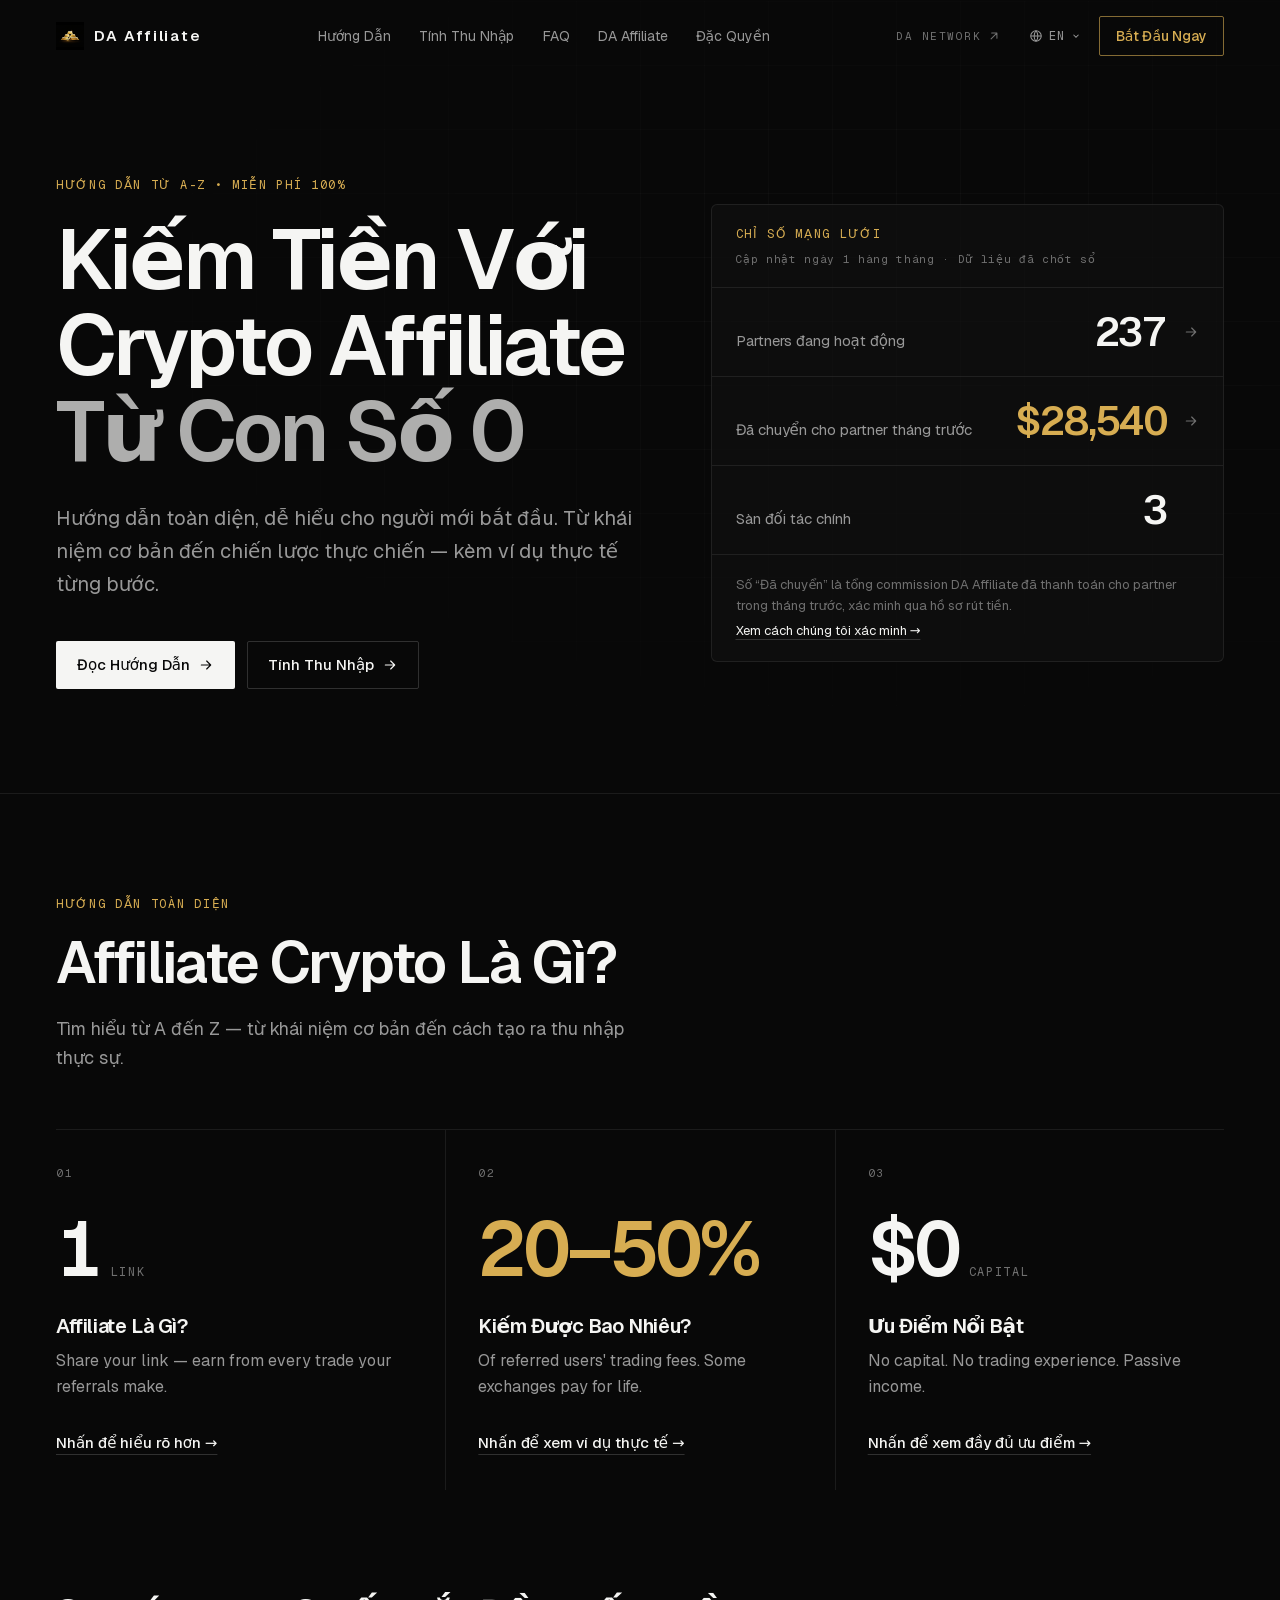
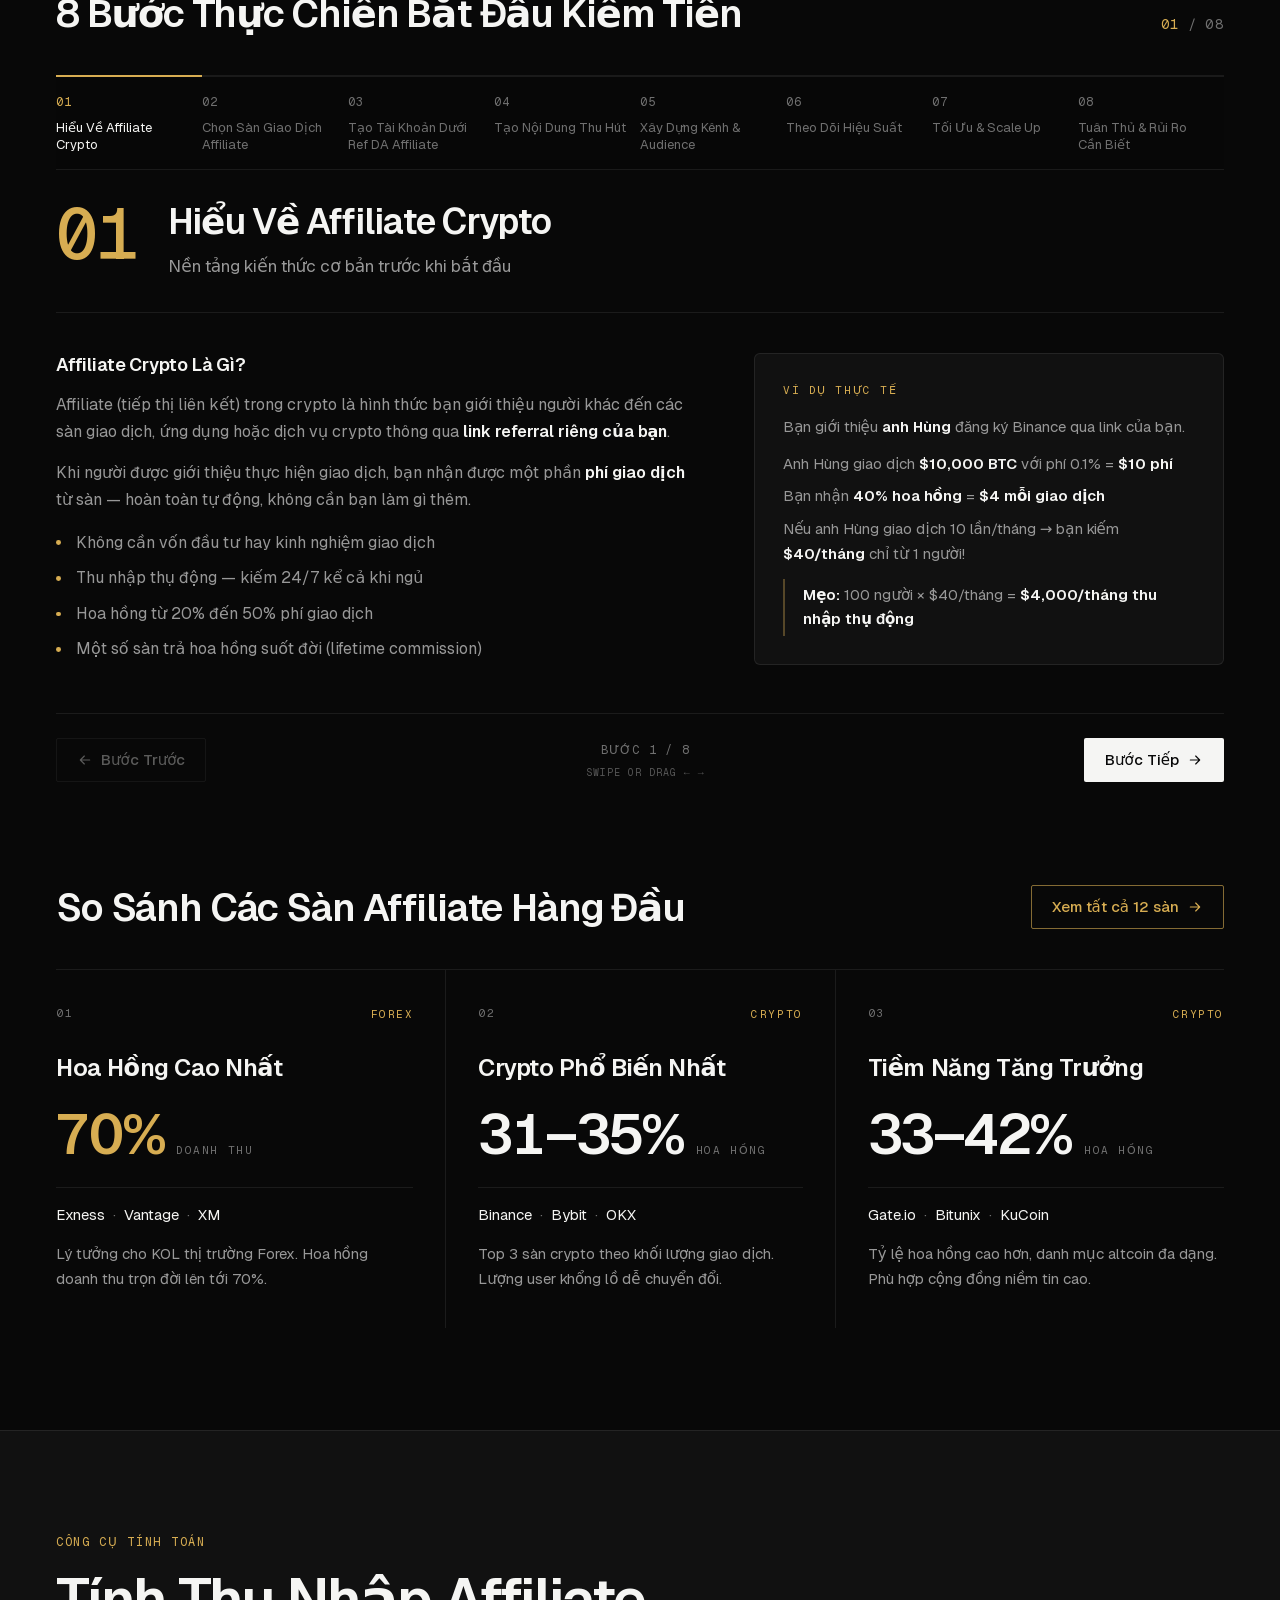
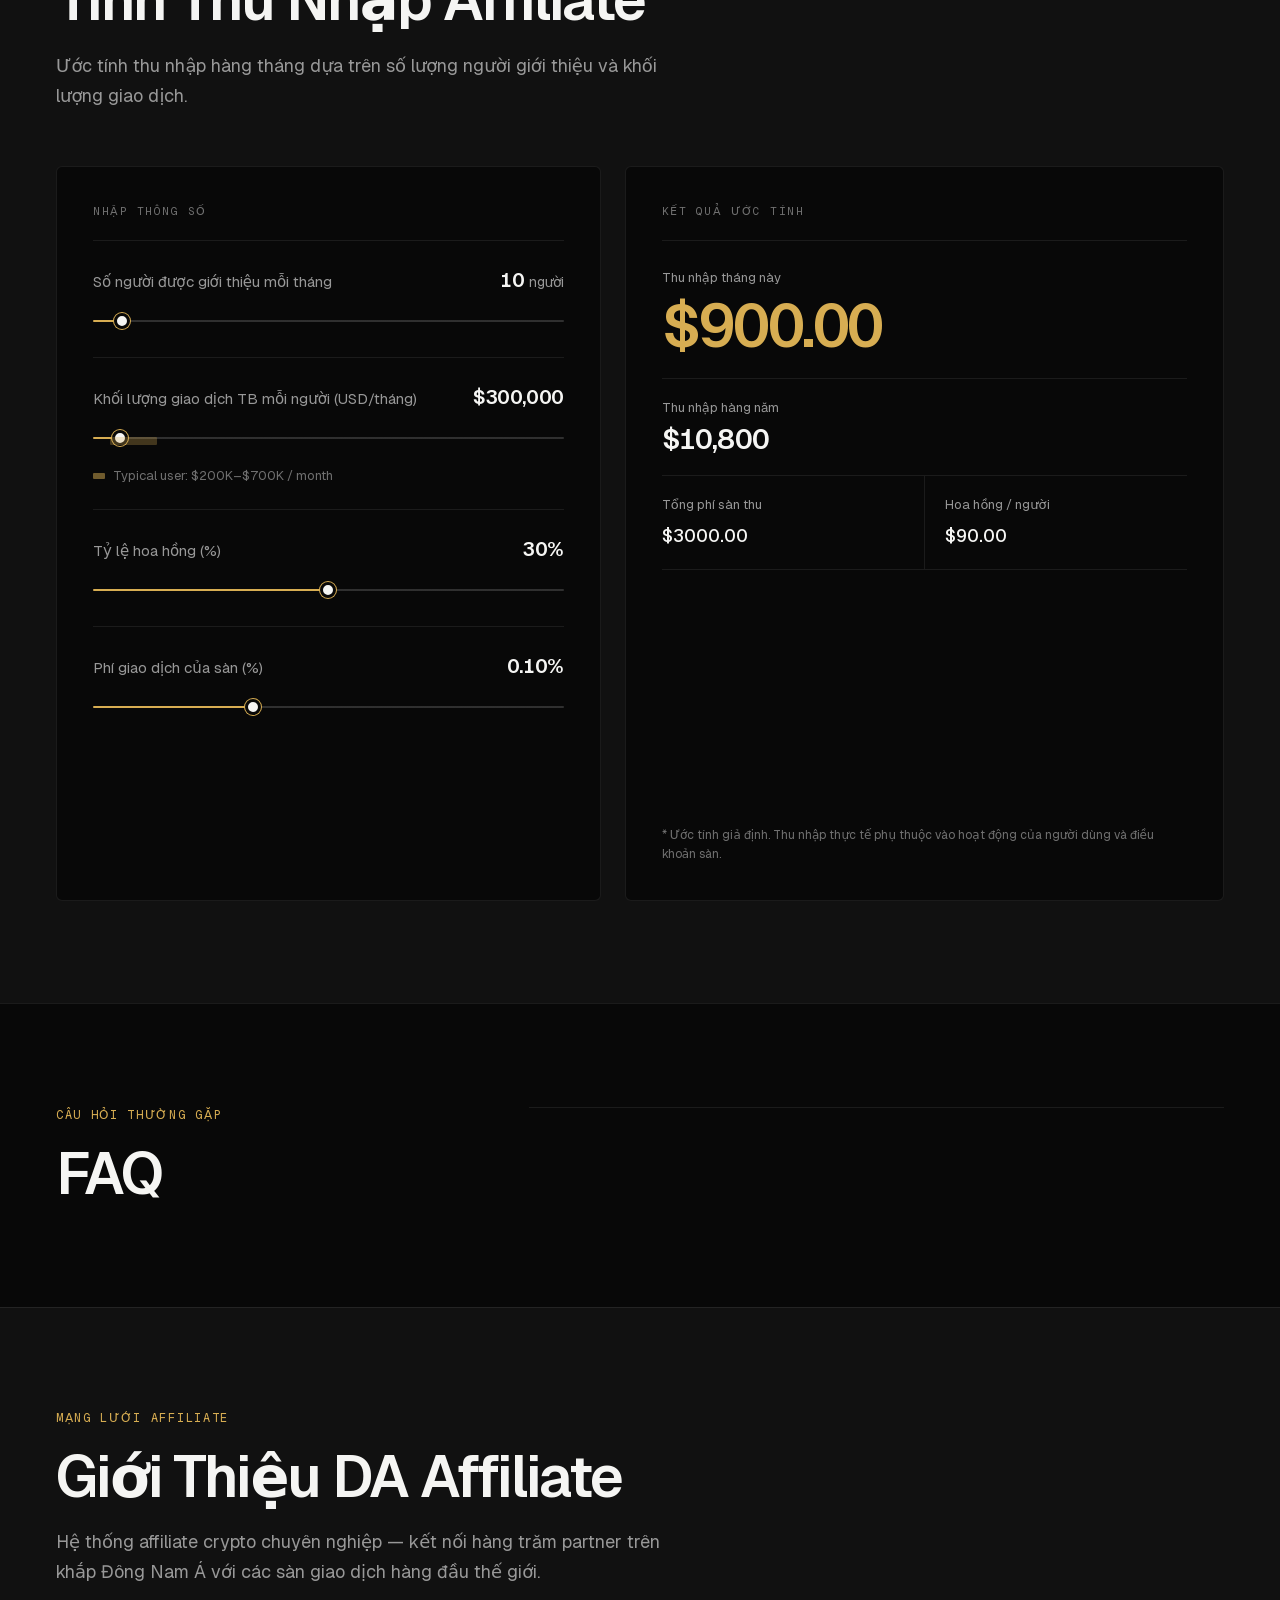
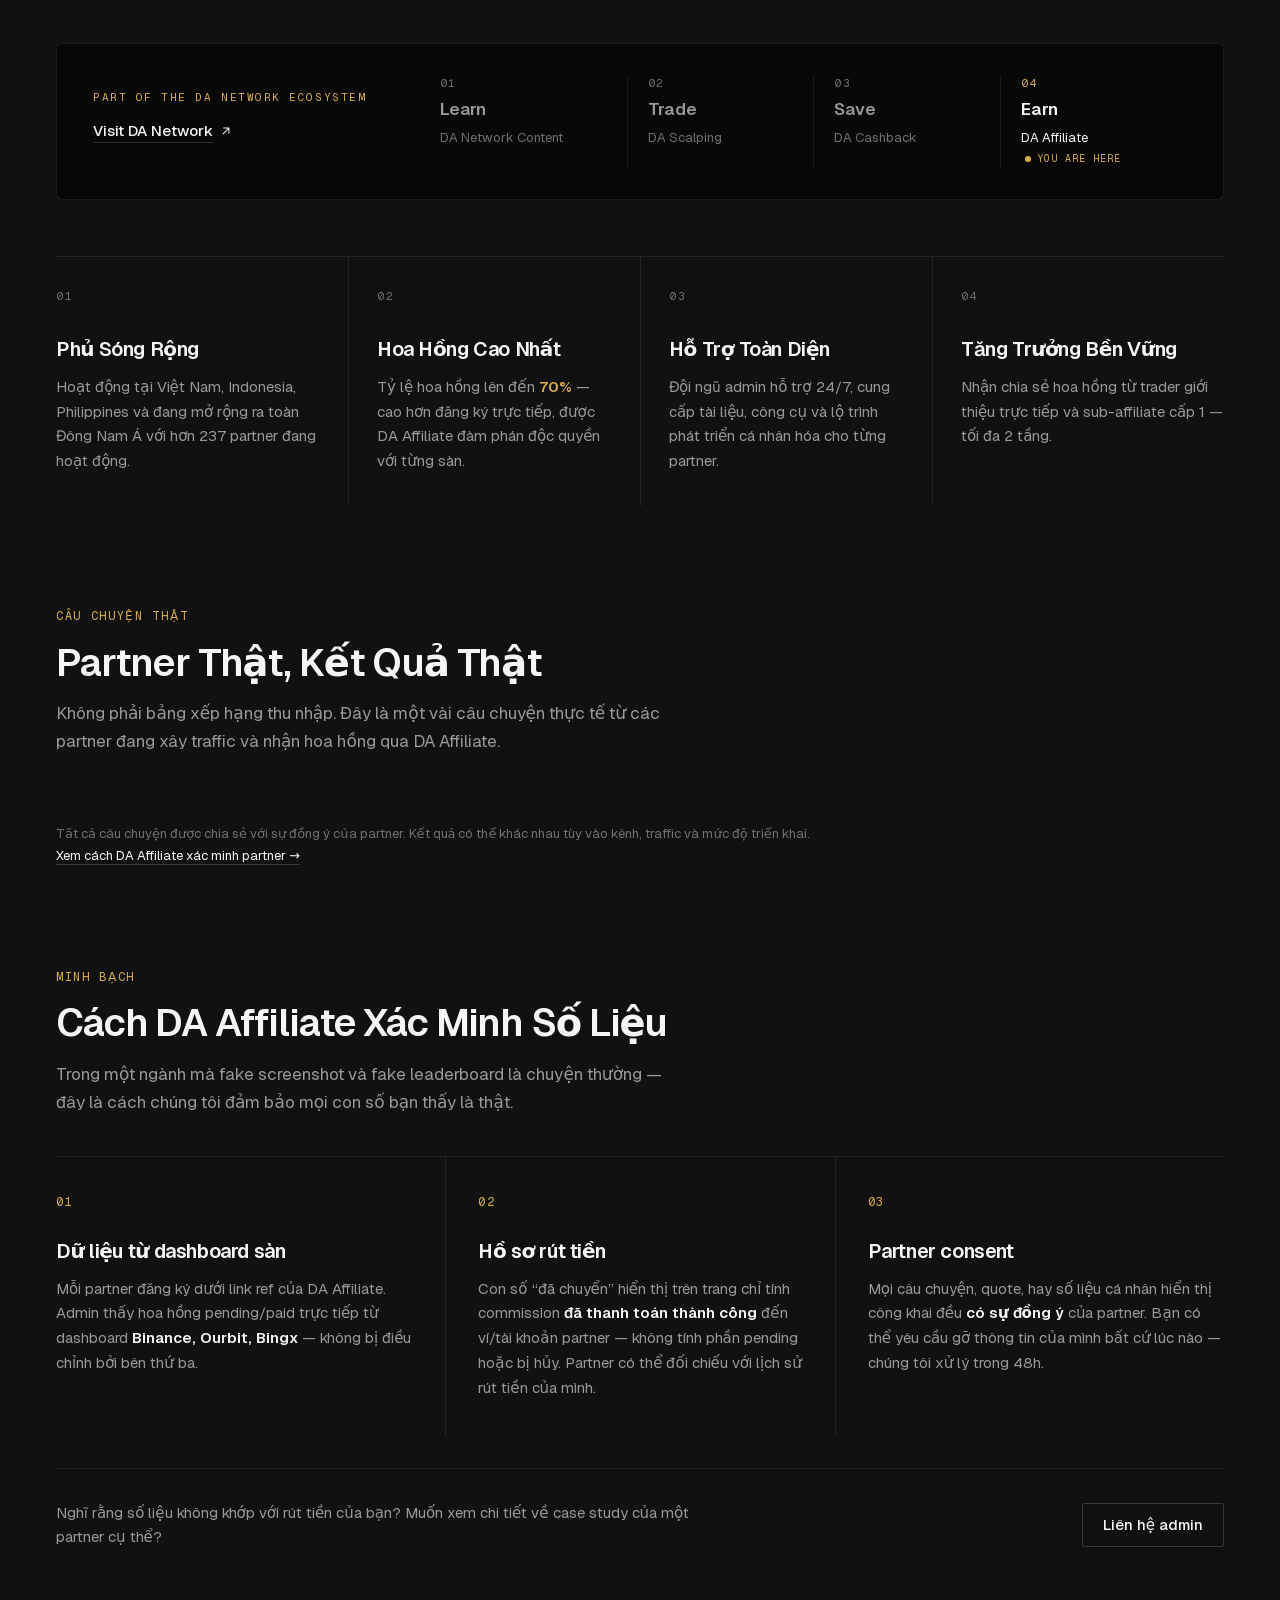
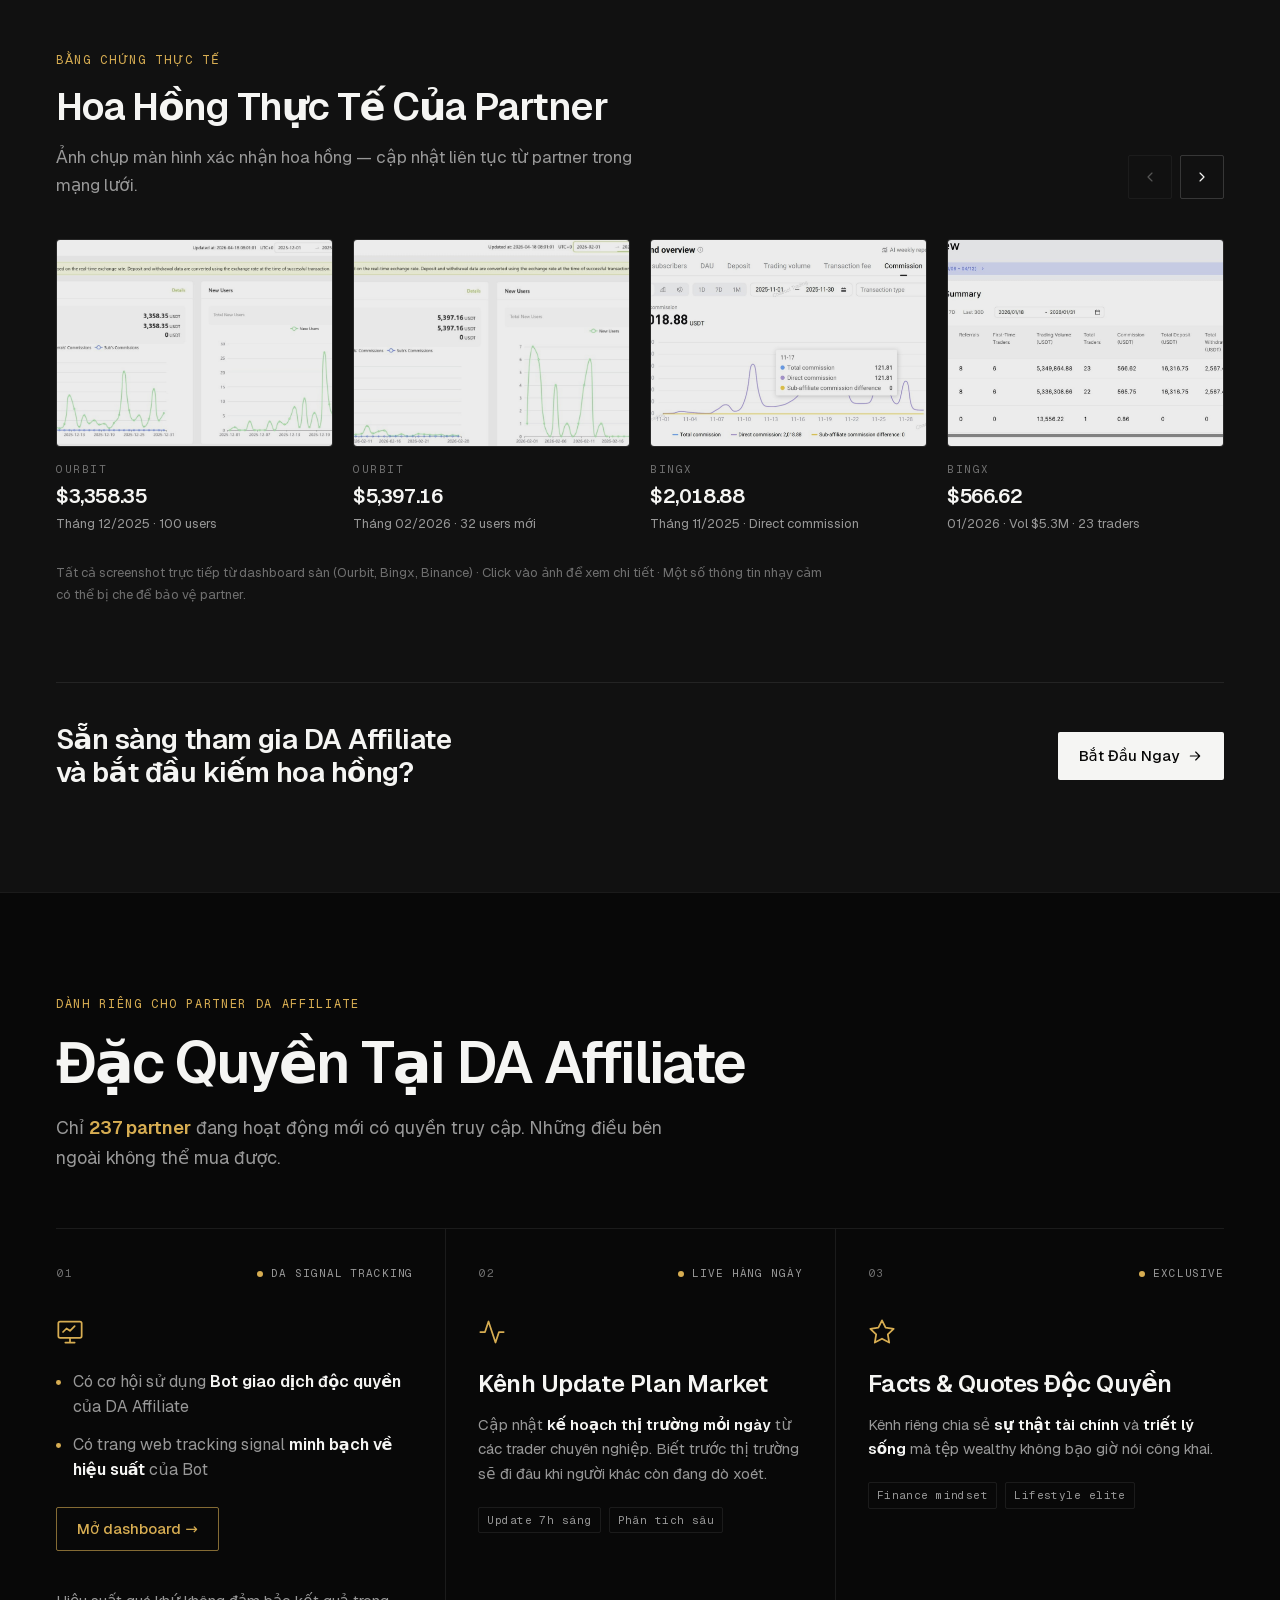
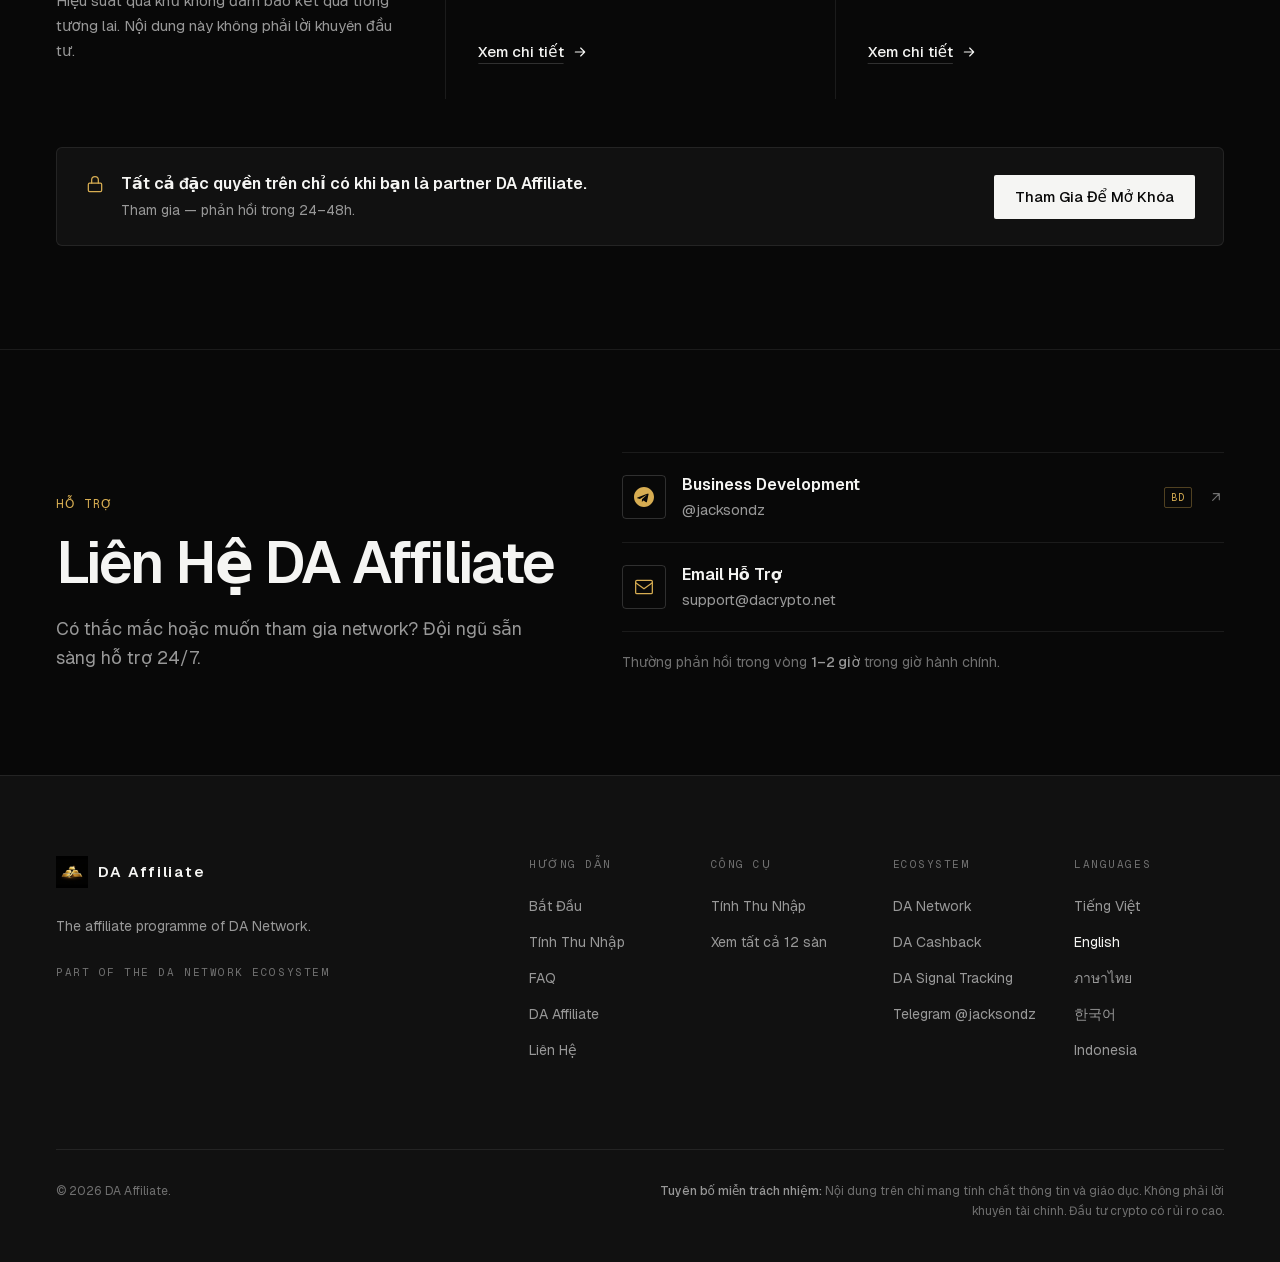
==== commit 631653f6: "Rename DA Crypto to DA Affiliate and point ecosystem links - Every user-facing "DA Crypto" / "DA CRY" ====
--- a/index.html
+++ b/index.html
@@ -3,7 +3,7 @@
 <head>
   <meta charset="UTF-8" />
   <meta name="viewport" content="width=device-width, initial-scale=1.0" />
-  <title>DA CRYPTO — Crypto Affiliate Guide for Beginners</title>
+  <title>DA Affiliate — Crypto Affiliate Guide for Beginners</title>
   <style>html.i18n-pending body{visibility:hidden}</style>
   <script>document.documentElement.classList.add('i18n-pending');setTimeout(function(){document.documentElement.classList.remove('i18n-pending')},1500);</script>
 
@@ -15,7 +15,7 @@
   <link rel="apple-touch-icon" sizes="180x180" href="/apple-touch-icon.png?v=2" />
   <link rel="icon" type="image/png" sizes="192x192" href="/icon-192x192.png?v=2" />
   <link rel="icon" type="image/png" sizes="512x512" href="/icon-512x512.png?v=2" />
-  <meta name="description" content="DA CRYPTO — A clear, step-by-step crypto affiliate guide for beginners, from the basics to practical strategies." />
+  <meta name="description" content="DA Affiliate — A clear, step-by-step crypto affiliate guide for beginners, from the basics to practical strategies." />
   <meta name="theme-color" content="#080808" />
 
   <!-- Fonts: self-hosted Geist, identical to danetwork.asia (see style.css) -->
@@ -33,21 +33,21 @@
 <!-- ═══════════════════════════════════════ HEADER ═══════════════════════════════════════ -->
 <header class="site-header">
   <div class="container header-inner">
-    <a href="#" class="logo" aria-label="DA CRYPTO Home">
+    <a href="#" class="logo" aria-label="DA Affiliate Home">
       <img class="logo-mark" src="/icon-192x192.png?v=2" alt="" width="28" height="28" />
-      <span class="logo-wordmark">DA CRYPTO</span>
+      <span class="logo-wordmark">DA Affiliate</span>
     </a>
 
     <nav class="main-nav" aria-label="Main Navigation">
       <a href="#guide" class="nav-link" data-section="guide"><span data-i18n="nav.guide">Hướng Dẫn</span></a>
       <a href="#calculator" class="nav-link" data-section="calculator"><span data-i18n="nav.calc">Tính Thu Nhập</span></a>
       <a href="#faq" class="nav-link" data-section="faq"><span data-i18n="nav.faq">FAQ</span></a>
-      <a href="#da-network" class="nav-link" data-section="da-network"><span data-i18n="nav.network">DA Crypto</span></a>
+      <a href="#da-network" class="nav-link" data-section="da-network"><span data-i18n="nav.network">DA Affiliate</span></a>
       <a href="#dac-quyen" class="nav-link nav-link-vip" data-section="dac-quyen"><span data-i18n="nav.privilege">Đặc Quyền</span></a>
     </nav>
 
     <div class="header-actions">
-      <a href="https://danetwork.asia" class="header-parent" target="_blank" rel="noopener noreferrer">
+      <a href="https://danetwork.asia/en" class="header-parent" target="_blank" rel="noopener noreferrer">
         <span>DA NETWORK</span>
         <svg class="icon" width="14" height="14" viewBox="0 0 24 24" fill="none" stroke="currentColor" stroke-width="1.75" stroke-linecap="round" stroke-linejoin="round" aria-hidden="true"><path d="M7 17L17 7M8 7h9v9"/></svg>
         <span class="sr-only" data-ui="newTab">(opens in a new tab)</span>
@@ -79,10 +79,10 @@
       <a href="#guide" class="mobile-nav-link" onclick="closeMobileNav()"><span data-i18n="nav.guide">Hướng Dẫn</span><span class="mobile-nav-num">01</span></a>
       <a href="#calculator" class="mobile-nav-link" onclick="closeMobileNav()"><span data-i18n="nav.calc">Tính Thu Nhập</span><span class="mobile-nav-num">02</span></a>
       <a href="#faq" class="mobile-nav-link" onclick="closeMobileNav()"><span data-i18n="nav.faq">FAQ</span><span class="mobile-nav-num">03</span></a>
-      <a href="#da-network" class="mobile-nav-link" onclick="closeMobileNav()"><span data-i18n="nav.network">DA Crypto</span><span class="mobile-nav-num">04</span></a>
+      <a href="#da-network" class="mobile-nav-link" onclick="closeMobileNav()"><span data-i18n="nav.network">DA Affiliate</span><span class="mobile-nav-num">04</span></a>
       <a href="#dac-quyen" class="mobile-nav-link mobile-nav-link-vip" onclick="closeMobileNav()"><span data-i18n="nav.privilege">Đặc Quyền</span><span class="mobile-nav-num">05</span></a>
       <a href="#guide" class="btn btn-gold btn-block mobile-nav-cta" onclick="closeMobileNav()"><span data-i18n="nav.cta">Bắt Đầu Ngay</span></a>
-      <a href="https://danetwork.asia" class="mobile-nav-parent" target="_blank" rel="noopener noreferrer">
+      <a href="https://danetwork.asia/en" class="mobile-nav-parent" target="_blank" rel="noopener noreferrer">
         DA NETWORK
         <svg class="icon" width="14" height="14" viewBox="0 0 24 24" fill="none" stroke="currentColor" stroke-width="1.75" stroke-linecap="round" stroke-linejoin="round" aria-hidden="true"><path d="M7 17L17 7M8 7h9v9"/></svg>
       </a>
@@ -142,7 +142,7 @@
       </div>
 
       <p class="snapshot-foot">
-        <span data-i18n="snap.foot">Số “Đã chuyển” là tổng commission DA Crypto đã thanh toán cho partner trong tháng trước, xác minh qua hồ sơ rút tiền.</span>
+        <span data-i18n="snap.foot">Số “Đã chuyển” là tổng commission DA Affiliate đã thanh toán cho partner trong tháng trước, xác minh qua hồ sơ rút tiền.</span>
         <a href="#verify" class="snapshot-foot-link" data-i18n="snap.foot.link">Xem cách chúng tôi xác minh →</a>
       </p>
     </aside>
@@ -191,7 +191,7 @@
 
     <!-- Explainer Modal ── reuses stat-modal styles -->
     <div class="stat-modal-overlay" id="explainerModalOverlay" onclick="closeExplainerModal()">
-      <div class="stat-modal explainer-modal" id="explainerModal" role="dialog" aria-modal="true" aria-label="DA Crypto" onclick="event.stopPropagation()">
+      <div class="stat-modal explainer-modal" id="explainerModal" role="dialog" aria-modal="true" aria-label="DA Affiliate" onclick="event.stopPropagation()">
         <button class="stat-modal-close" type="button" onclick="closeExplainerModal()" aria-label="Đóng">
           <svg class="icon" width="18" height="18" viewBox="0 0 24 24" fill="none" stroke="currentColor" stroke-width="1.75" stroke-linecap="round" aria-hidden="true"><path d="M6 6l12 12M18 6L6 18"/></svg>
         </button>
@@ -342,14 +342,14 @@
   </div>
 </section>
 
-<!-- ═══════════════════════════════════════ DA CRYPTO ═══════════════════════════════════════ -->
+<!-- ═══════════════════════════════════════ DA Affiliate ═══════════════════════════════════════ -->
 <section class="section section-alt" id="da-network" aria-labelledby="danTitle">
   <div class="container">
 
     <!-- ── Giới thiệu ── -->
     <div class="section-header reveal">
       <p class="section-tag dan-tag"><span data-i18n="dan.tag">Mạng Lưới Affiliate</span></p>
-      <h2 class="section-title dan-title" id="danTitle"><span data-i18n="dan.title">Giới Thiệu DA Crypto</span></h2>
+      <h2 class="section-title dan-title" id="danTitle"><span data-i18n="dan.title">Giới Thiệu DA Affiliate</span></h2>
       <p class="section-sub" data-i18n="dan.sub">Hệ thống affiliate crypto chuyên nghiệp — kết nối hàng trăm partner trên khắp Đông Nam Á với các sàn giao dịch hàng đầu thế giới.</p>
     </div>
 
@@ -357,7 +357,7 @@
     <div class="eco-strip reveal">
       <div class="eco-intro">
         <p class="label" data-ui="eco.tag">Part of the DA Network ecosystem</p>
-        <a href="https://danetwork.asia" class="text-link" target="_blank" rel="noopener noreferrer">
+        <a href="https://danetwork.asia/en" class="text-link" target="_blank" rel="noopener noreferrer">
           <span data-ui="eco.link">Visit DA Network</span>
           <svg class="icon" width="14" height="14" viewBox="0 0 24 24" fill="none" stroke="currentColor" stroke-width="1.75" stroke-linecap="round" stroke-linejoin="round" aria-hidden="true"><path d="M7 17L17 7M8 7h9v9"/></svg>
           <span class="sr-only" data-ui="newTab">(opens in a new tab)</span>
@@ -367,7 +367,7 @@
         <li class="eco-stage"><span class="label">01</span><span class="eco-stage-name" data-ui="eco.learn">Learn</span><span class="eco-brand">DA Network Content</span></li>
         <li class="eco-stage"><span class="label">02</span><span class="eco-stage-name" data-ui="eco.trade">Trade</span><span class="eco-brand">DA Scalping</span></li>
         <li class="eco-stage"><span class="label">03</span><span class="eco-stage-name" data-ui="eco.save">Save</span><span class="eco-brand">DA Cashback</span></li>
-        <li class="eco-stage is-current" aria-current="true"><span class="label">04</span><span class="eco-stage-name" data-ui="eco.earn">Earn</span><span class="eco-brand">DA Crypto <span class="eco-here" data-ui="eco.current">You are here</span></span></li>
+        <li class="eco-stage is-current" aria-current="true"><span class="label">04</span><span class="eco-stage-name" data-ui="eco.earn">Earn</span><span class="eco-brand">DA Affiliate <span class="eco-here" data-ui="eco.current">You are here</span></span></li>
       </ol>
     </div>
 
@@ -380,7 +380,7 @@
       <div class="dan-intro-card seq" style="--i:1">
         <span class="label">02</span>
         <h4 data-i18n="dan.c2.title">Hoa Hồng Cao Nhất</h4>
-        <p data-i18n="dan.c2.body">Tỷ lệ hoa hồng lên đến <strong class="gold-text">70%</strong> — cao hơn đăng ký trực tiếp, được DA Crypto đàm phán độc quyền với từng sàn.</p>
+        <p data-i18n="dan.c2.body">Tỷ lệ hoa hồng lên đến <strong class="gold-text">70%</strong> — cao hơn đăng ký trực tiếp, được DA Affiliate đàm phán độc quyền với từng sàn.</p>
       </div>
       <div class="dan-intro-card seq" style="--i:2">
         <span class="label">03</span>
@@ -400,7 +400,7 @@
         <div class="partner-wins-header sub-header reveal">
           <p class="partner-wins-badge eyebrow" data-i18n="wins.badge">CÂU CHUYỆN THẬT</p>
           <h3 class="partner-wins-title" data-i18n="wins.title">Partner Thật, Kết Quả Thật</h3>
-          <p class="partner-wins-sub" data-i18n="wins.sub">Không phải bảng xếp hạng thu nhập. Đây là một vài câu chuyện thực tế từ các partner đang xây traffic và nhận hoa hồng qua DA Crypto.</p>
+          <p class="partner-wins-sub" data-i18n="wins.sub">Không phải bảng xếp hạng thu nhập. Đây là một vài câu chuyện thực tế từ các partner đang xây traffic và nhận hoa hồng qua DA Affiliate.</p>
         </div>
         <div class="rail-controls" data-rail="partnerWinsGrid">
           <button type="button" class="rail-btn" data-dir="-1" aria-label="Previous" aria-controls="partnerWinsGrid">
@@ -417,7 +417,7 @@
 
       <p class="partner-wins-note">
         <span data-i18n="wins.note">Tất cả câu chuyện được chia sẻ với sự đồng ý của partner. Kết quả có thể khác nhau tùy vào kênh, traffic và mức độ triển khai.</span>
-        <a href="#verify" data-i18n="wins.note.link">Xem cách DA Crypto xác minh partner →</a>
+        <a href="#verify" data-i18n="wins.note.link">Xem cách DA Affiliate xác minh partner →</a>
       </p>
     </div>
 
@@ -425,7 +425,7 @@
     <div class="verify-block" id="verify">
       <div class="verify-header sub-header reveal">
         <p class="verify-badge eyebrow" data-i18n="verify.badge">MINH BẠCH</p>
-        <h3 class="verify-title" data-i18n="verify.title">Cách DA Crypto Xác Minh Số Liệu</h3>
+        <h3 class="verify-title" data-i18n="verify.title">Cách DA Affiliate Xác Minh Số Liệu</h3>
         <p class="verify-sub" data-i18n="verify.sub">Trong một ngành mà fake screenshot và fake leaderboard là chuyện thường — đây là cách chúng tôi đảm bảo mọi con số bạn thấy là thật.</p>
       </div>
 
@@ -433,7 +433,7 @@
         <li class="verify-step seq" style="--i:0">
           <span class="verify-step-num">01</span>
           <h4 data-i18n="verify.s1.title">Dữ liệu từ dashboard sàn</h4>
-          <p data-i18n="verify.s1.body">Mỗi partner đăng ký dưới link ref của DA Crypto. Admin thấy hoa hồng pending/paid trực tiếp từ dashboard <strong>Binance, Ourbit, Bingx</strong> — không bị điều chỉnh bởi bên thứ ba.</p>
+          <p data-i18n="verify.s1.body">Mỗi partner đăng ký dưới link ref của DA Affiliate. Admin thấy hoa hồng pending/paid trực tiếp từ dashboard <strong>Binance, Ourbit, Bingx</strong> — không bị điều chỉnh bởi bên thứ ba.</p>
         </li>
         <li class="verify-step seq" style="--i:1">
           <span class="verify-step-num">02</span>
@@ -575,7 +575,7 @@
         <div class="proof-lightbox-counter"><span id="proofLbIdx">1</span> / <span id="proofLbTotal">7</span></div>
       </div>
       <div class="dan-cta-wrap reveal">
-        <p class="dan-cta-text" data-i18n="dan.cta.text">Sẵn sàng tham gia DA Crypto và bắt đầu kiếm hoa hồng?</p>
+        <p class="dan-cta-text" data-i18n="dan.cta.text">Sẵn sàng tham gia DA Affiliate và bắt đầu kiếm hoa hồng?</p>
         <a href="#guide" class="btn btn-primary btn-lg dan-cta-btn">
           <span data-i18n="dan.cta.btn">Bắt Đầu Ngay</span>
           <svg class="icon" width="16" height="16" viewBox="0 0 24 24" fill="none" stroke="currentColor" stroke-width="1.75" stroke-linecap="round" stroke-linejoin="round" aria-hidden="true"><path d="M5 12h14M13 6l6 6-6 6"/></svg>
@@ -592,8 +592,8 @@
 
     <!-- Header -->
     <div class="section-header reveal">
-      <p class="section-tag dq-tag" data-i18n="dq.tag">Dành riêng cho Partner DA Crypto</p>
-      <h2 class="section-title dq-title" id="dqTitle"><span data-i18n="dq.title">Đặc Quyền Tại DA Crypto</span></h2>
+      <p class="section-tag dq-tag" data-i18n="dq.tag">Dành riêng cho Partner DA Affiliate</p>
+      <h2 class="section-title dq-title" id="dqTitle"><span data-i18n="dq.title">Đặc Quyền Tại DA Affiliate</span></h2>
       <p class="section-sub dq-sub" data-i18n="dq.sub">Chỉ <strong style="color:var(--color-gold)">237 partner</strong> đang hoạt động mới có quyền truy cập. Những điều bên ngoài không thể mua được.</p>
     </div>
 
@@ -615,7 +615,7 @@
         </div>
         <div class="dq-card-content dq-dash-content">
           <ul class="dq-dash-list">
-            <li><span class="dq-dash-check" aria-hidden="true"></span><span data-i18n="dash.point1">Có cơ hội sử dụng <strong>Bot giao dịch độc quyền</strong> của DA CRYPTO</span></li>
+            <li><span class="dq-dash-check" aria-hidden="true"></span><span data-i18n="dash.point1">Có cơ hội sử dụng <strong>Bot giao dịch độc quyền</strong> của DA Affiliate</span></li>
             <li><span class="dq-dash-check" aria-hidden="true"></span><span data-i18n="dash.point2">Có trang web tracking signal <strong>minh bạch về hiệu suất</strong> của Bot</span></li>
           </ul>
           <a
@@ -687,7 +687,7 @@
       <div class="dq-cta-left">
         <svg class="icon dq-lock-icon" width="20" height="20" viewBox="0 0 24 24" fill="none" stroke="currentColor" stroke-width="1.5" stroke-linecap="round" stroke-linejoin="round" aria-hidden="true"><rect x="4" y="11" width="16" height="10" rx="1.5"/><path d="M8 11V7a4 4 0 0 1 8 0v4"/></svg>
         <div>
-          <strong><span data-i18n="dq.cta.strong">Tất cả đặc quyền trên chỉ có khi bạn là partner DA Crypto.</span></strong>
+          <strong><span data-i18n="dq.cta.strong">Tất cả đặc quyền trên chỉ có khi bạn là partner DA Affiliate.</span></strong>
           <span data-i18n="dq.cta.sub">Tham gia — phản hồi trong 24–48h.</span>
         </div>
       </div>
@@ -751,7 +751,7 @@
     </div>
     <div class="dq-modal-footer">
       <a href="#guide" class="btn btn-primary dq-modal-cta" onclick="closeDqModal(null,'dqModal-market')" data-i18n="popup.mkt.cta">Tham Gia Để Vào Kênh</a>
-      <span class="dq-modal-note" data-i18n="popup.mkt.note">Miễn phí · Chỉ cần là partner DA Crypto</span>
+      <span class="dq-modal-note" data-i18n="popup.mkt.note">Miễn phí · Chỉ cần là partner DA Affiliate</span>
     </div>
   </div>
 </div>
@@ -804,7 +804,7 @@
         </div>
       </div>
       <div class="dq-modal-alert" data-i18n="popup.facts.alert">
-        Kênh này không có bản trả phí. <strong>Chỉ partner DA Crypto</strong> mới được vào — và hoàn toàn miễn phí.
+        Kênh này không có bản trả phí. <strong>Chỉ partner DA Affiliate</strong> mới được vào — và hoàn toàn miễn phí.
       </div>
     </div>
     <div class="dq-modal-footer">
@@ -819,7 +819,7 @@
   <div class="container lh-layout">
     <div class="section-header reveal">
       <p class="section-tag" data-i18n="lh.tag">Hỗ Trợ</p>
-      <h2 class="section-title" id="lhTitle"><span data-i18n="lh.title">Liên Hệ DA CRYPTO</span></h2>
+      <h2 class="section-title" id="lhTitle"><span data-i18n="lh.title">Liên Hệ DA Affiliate</span></h2>
       <p class="section-sub" data-i18n="lh.sub">Có thắc mắc hoặc muốn tham gia network? Đội ngũ sẵn sàng hỗ trợ 24/7.</p>
     </div>
     <div class="lh-body reveal" id="cta">
@@ -858,11 +858,11 @@
   <div class="container">
     <div class="footer-inner">
       <div class="footer-brand">
-        <a href="#" class="logo" aria-label="DA CRYPTO Home">
+        <a href="#" class="logo" aria-label="DA Affiliate Home">
           <img class="logo-mark" src="/icon-192x192.png?v=2" alt="" width="32" height="32" loading="lazy" />
-          <span class="logo-wordmark">DA CRYPTO</span>
+          <span class="logo-wordmark">DA Affiliate</span>
         </a>
-        <p data-i18n="footer.desc">Hướng dẫn toàn diện về affiliate crypto cho người Việt.</p>
+        <p data-i18n="footer.desc">The affiliate programme of DA Network.</p>
         <p class="footer-parent">
           <span data-ui="eco.tag">Part of the DA Network ecosystem</span>
         </p>
@@ -873,7 +873,7 @@
           <a href="#guide" data-i18n="footer.link.start">Bắt Đầu</a>
           <a href="#calculator" data-i18n="footer.link.calc">Tính Thu Nhập</a>
           <a href="#faq">FAQ</a>
-          <a href="#da-network">DA Crypto</a>
+          <a href="#da-network">DA Affiliate</a>
           <a href="#lien-he" data-i18n="footer.link.contact">Liên Hệ</a>
         </nav>
         <nav class="footer-links" aria-labelledby="fTools">
@@ -883,9 +883,10 @@
         </nav>
         <nav class="footer-links" aria-labelledby="fEco">
           <h4 id="fEco"><span data-ui="footer.eco">Ecosystem</span></h4>
-          <a href="https://danetwork.asia" target="_blank" rel="noopener noreferrer">DA Network</a>
+          <a href="https://danetwork.asia/en" target="_blank" rel="noopener noreferrer">DA Network</a>
           <a href="https://www.dacashback.asia/" target="_blank" rel="noopener noreferrer">DA Cashback</a>
           <a href="https://signal.danetwork.asia/" target="_blank" rel="noopener noreferrer">DA Signal Tracking</a>
+          <a href="https://t.me/jacksondz" target="_blank" rel="noopener noreferrer">Telegram @jacksondz</a>
         </nav>
         <div class="footer-links" role="group" aria-labelledby="fLang">
           <h4 id="fLang"><span data-ui="footer.lang">Languages</span></h4>
@@ -898,7 +899,7 @@
       </div>
     </div>
     <div class="footer-bottom">
-      <p data-i18n="footer.copy2">© 2026 DA CRYPTO.</p>
+      <p data-i18n="footer.copy2">© 2026 DA Affiliate.</p>
       <p class="footer-disclaimer" data-i18n="footer.disclaimer"><strong>Tuyên bố miễn trách nhiệm:</strong> Nội dung trên chỉ mang tính chất thông tin và giáo dục. Không phải lời khuyên tài chính. Đầu tư crypto có rủi ro cao.</p>
     </div>
   </div>
@@ -906,7 +907,7 @@
 
 <!-- ── STAT MODALS ── -->
 <div class="stat-modal-overlay" id="statModalOverlay" onclick="closeStatModal()">
-  <div class="stat-modal" id="statModal" role="dialog" aria-modal="true" aria-label="DA Crypto" onclick="event.stopPropagation()">
+  <div class="stat-modal" id="statModal" role="dialog" aria-modal="true" aria-label="DA Affiliate" onclick="event.stopPropagation()">
     <button class="stat-modal-close" type="button" onclick="closeStatModal()" aria-label="Đóng">
       <svg class="icon" width="18" height="18" viewBox="0 0 24 24" fill="none" stroke="currentColor" stroke-width="1.75" stroke-linecap="round" aria-hidden="true"><path d="M6 6l12 12M18 6L6 18"/></svg>
     </button>
@@ -914,69 +915,8 @@
   </div>
 </div>
 
+<script src="data/config.js"></script>
 <script src="app.js"></script>
 <script src="ui.js"></script>
-<script data-pplx-inline-edit>
-(function(){
-  if(window===window.top)return;
-  function inlineAll(orig,clone){
-    if(orig.nodeType!==1)return;
-    try{
-      var cs=getComputedStyle(orig);
-      var t='';
-      for(var i=0;i<cs.length;i++){t+=cs[i]+':'+cs.getPropertyValue(cs[i])+';';}
-      clone.style.cssText=t;
-    }catch(e){}
-    var oc=orig.children,cc=clone.children;
-    for(var j=0;j<oc.length&&j<cc.length;j++){inlineAll(oc[j],cc[j]);}
-  }
-  function stripExternal(clone){
-    var imgs=clone.querySelectorAll('img');
-    for(var i=0;i<imgs.length;i++){
-      var s=imgs[i].getAttribute('src');
-      if(s&&!s.startsWith('data:'))imgs[i].removeAttribute('src');
-    }
-    var all=clone.querySelectorAll('*');
-    for(var i=0;i<all.length;i++){
-      var st=all[i].style.cssText;
-      if(st&&st.indexOf('url(')>=0){
-        all[i].style.cssText=st.replace(/url\(["']?(?!data:)[^)"']*["']?\)/gi,'none');
-      }
-    }
-  }
-  window.addEventListener('message',function(e){
-    if(!e.data||e.data.type!=='INLINE_EDIT_CAPTURE_REQUEST')return;
-    var scrollX=window.scrollX||window.pageXOffset||0;
-    var scrollY=window.scrollY||window.pageYOffset||0;
-    var w=window.innerWidth,h=window.innerHeight;
-    try{
-      var clone=document.documentElement.cloneNode(true);
-      var rm=clone.querySelectorAll('script,link[rel="stylesheet"],style');
-      for(var i=0;i<rm.length;i++){rm[i].remove();}
-      inlineAll(document.documentElement,clone);
-      stripExternal(clone);
-      var html=new XMLSerializer().serializeToString(clone);
-      var svg='<svg xmlns="http://www.w3.org/2000/svg" width="'+w+'" height="'+h+'">'
-        +'<foreignObject width="100%" height="100%">'
-        +'<div xmlns="http://www.w3.org/1999/xhtml" style="width:'+w+'px;height:'+h+'px;overflow:hidden">'
-        +'<div style="transform:translate(-'+scrollX+'px,-'+scrollY+'px);transform-origin:top left">'
-        +html+'</div></div></foreignObject></svg>';
-      var svgUrl='data:image/svg+xml;charset=utf-8,'+encodeURIComponent(svg);
-      var img=new Image();
-      img.onload=function(){
-        var c=document.createElement('canvas');c.width=w;c.height=h;
-        c.getContext('2d').drawImage(img,0,0);
-        window.parent.postMessage({type:'INLINE_EDIT_SCREENSHOT_RESULT',dataUrl:c.toDataURL('image/png'),scrollX:scrollX,scrollY:scrollY},'*');
-      };
-      img.onerror=function(){
-        window.parent.postMessage({type:'INLINE_EDIT_SCREENSHOT_RESULT',dataUrl:null,scrollX:scrollX,scrollY:scrollY},'*');
-      };
-      img.src=svgUrl;
-    }catch(err){
-      window.parent.postMessage({type:'INLINE_EDIT_SCREENSHOT_RESULT',dataUrl:null,scrollX:scrollX,scrollY:scrollY},'*');
-    }
-  });
-})();
-</script>
 </body>
 </html>
--- a/style.css
+++ b/style.css
@@ -1,5 +1,5 @@
 /* ═══════════════════════════════════════════════════════════════
-   DA CRYPTO — Design System
+   DA Affiliate — Design System
    A direct extension of the DA Network design system (danetwork.asia).
    Tokens below are copied verbatim from da-network-hub/src/app/globals.css
    — do not approximate or add colours outside this palette.
@@ -1097,7 +1097,7 @@
 }
 
 /* ═══════════════════════════════════════════════════════════════
-   ABOUT DA CRYPTO
+   ABOUT DA Affiliate
    ═══════════════════════════════════════════════════════════════ */
 /* Place within the DA Network ecosystem */
 .eco-strip {
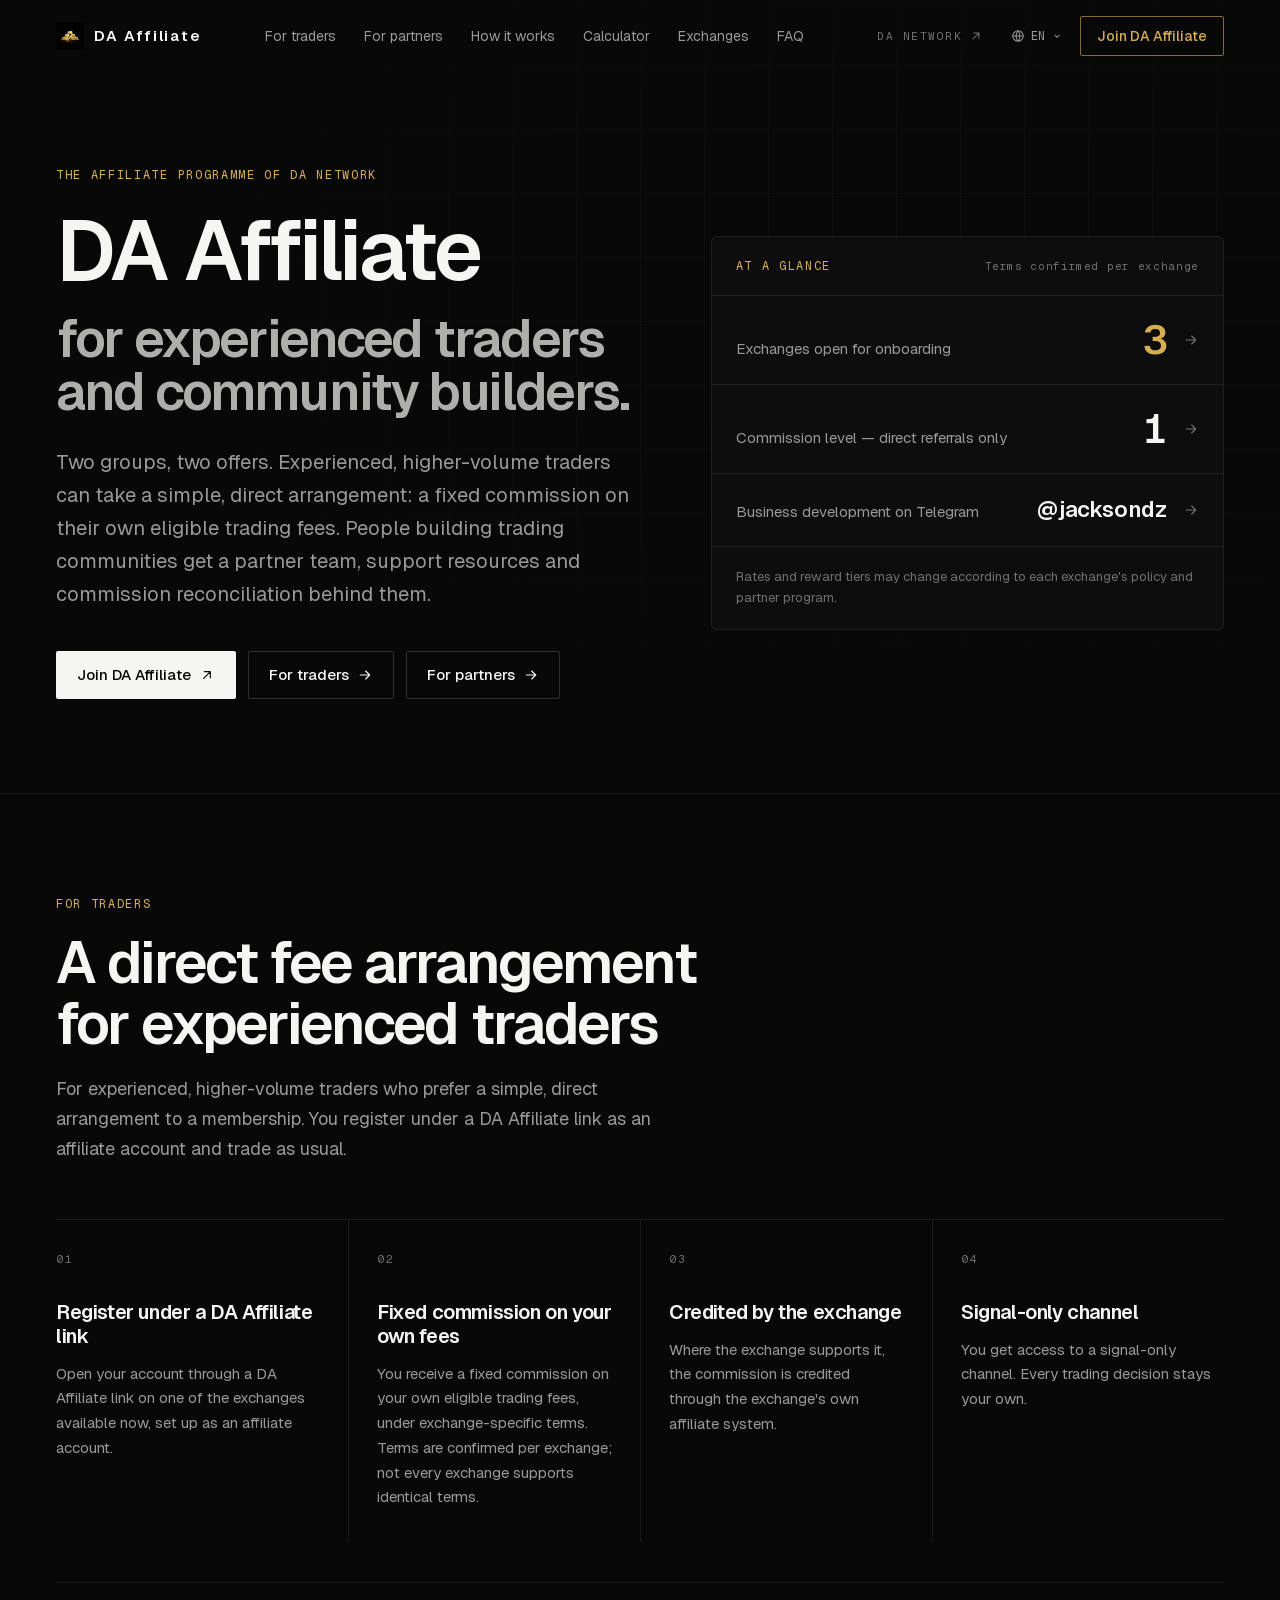
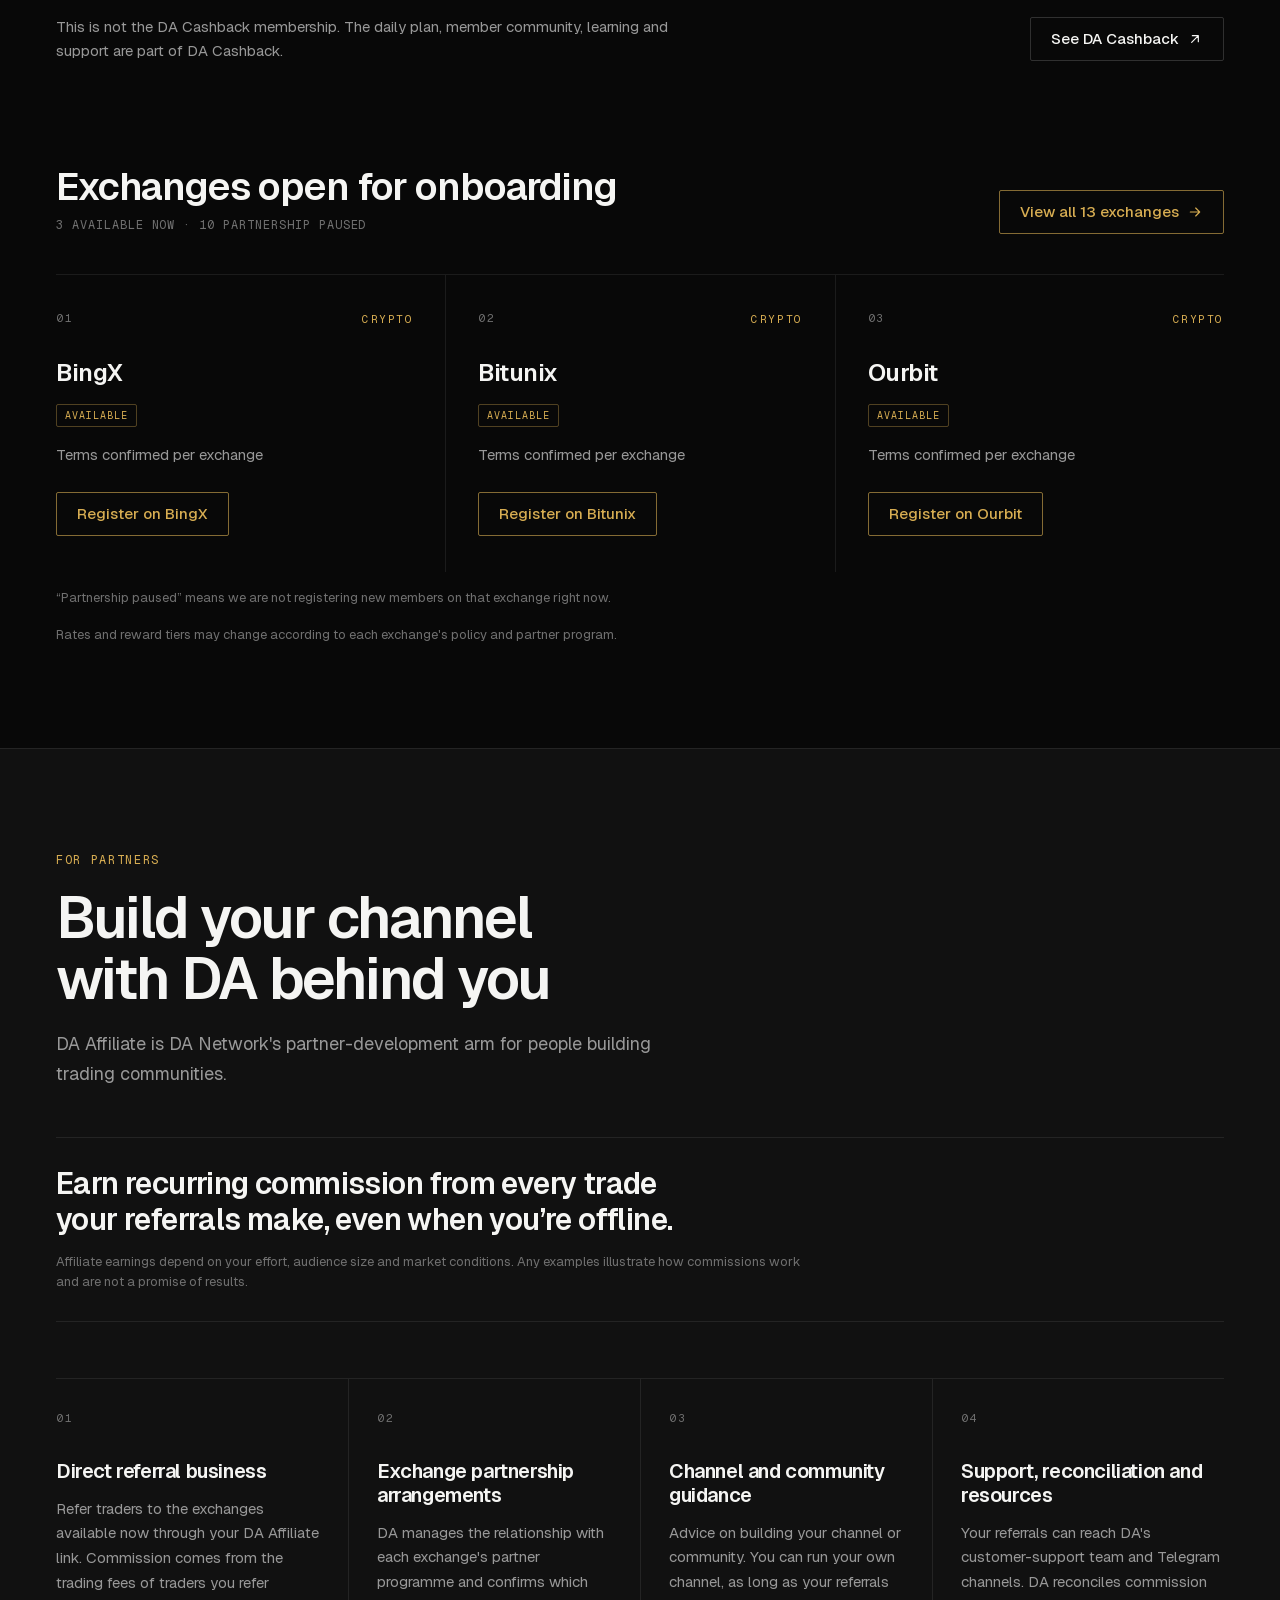
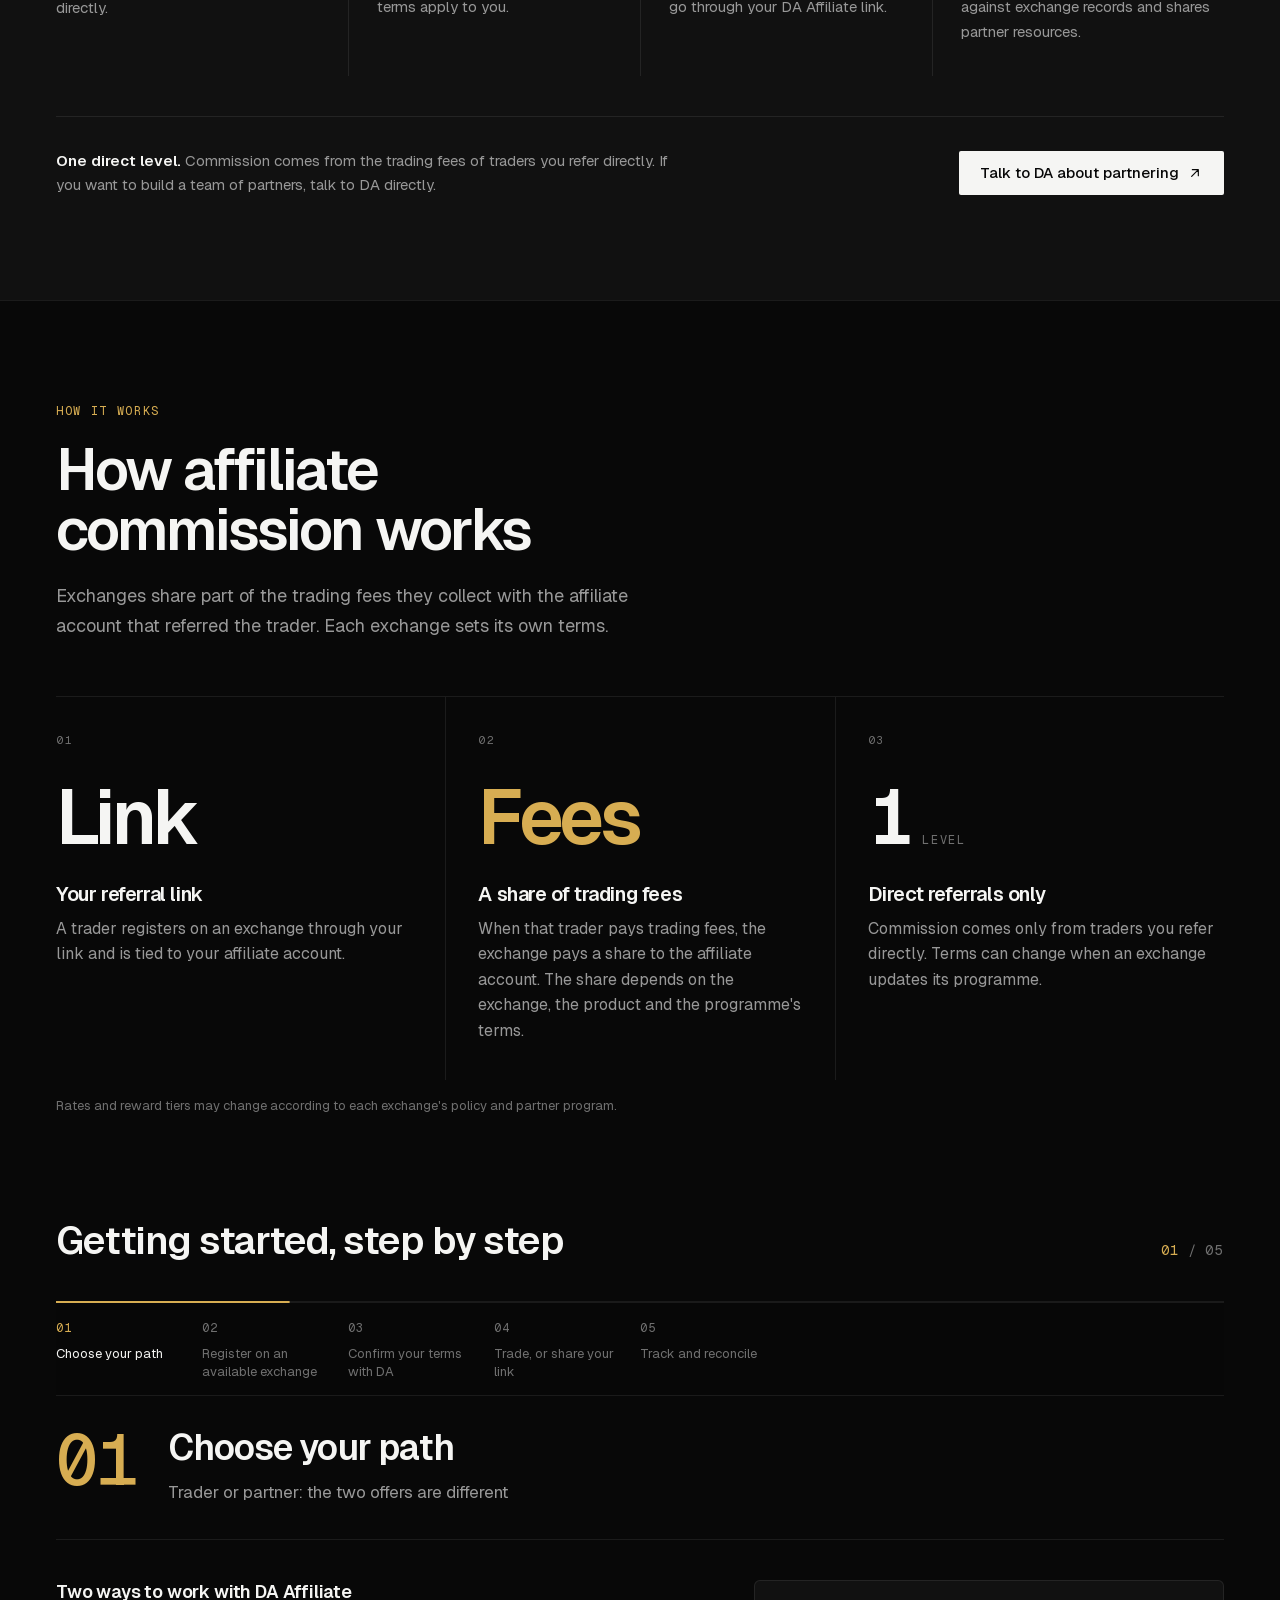
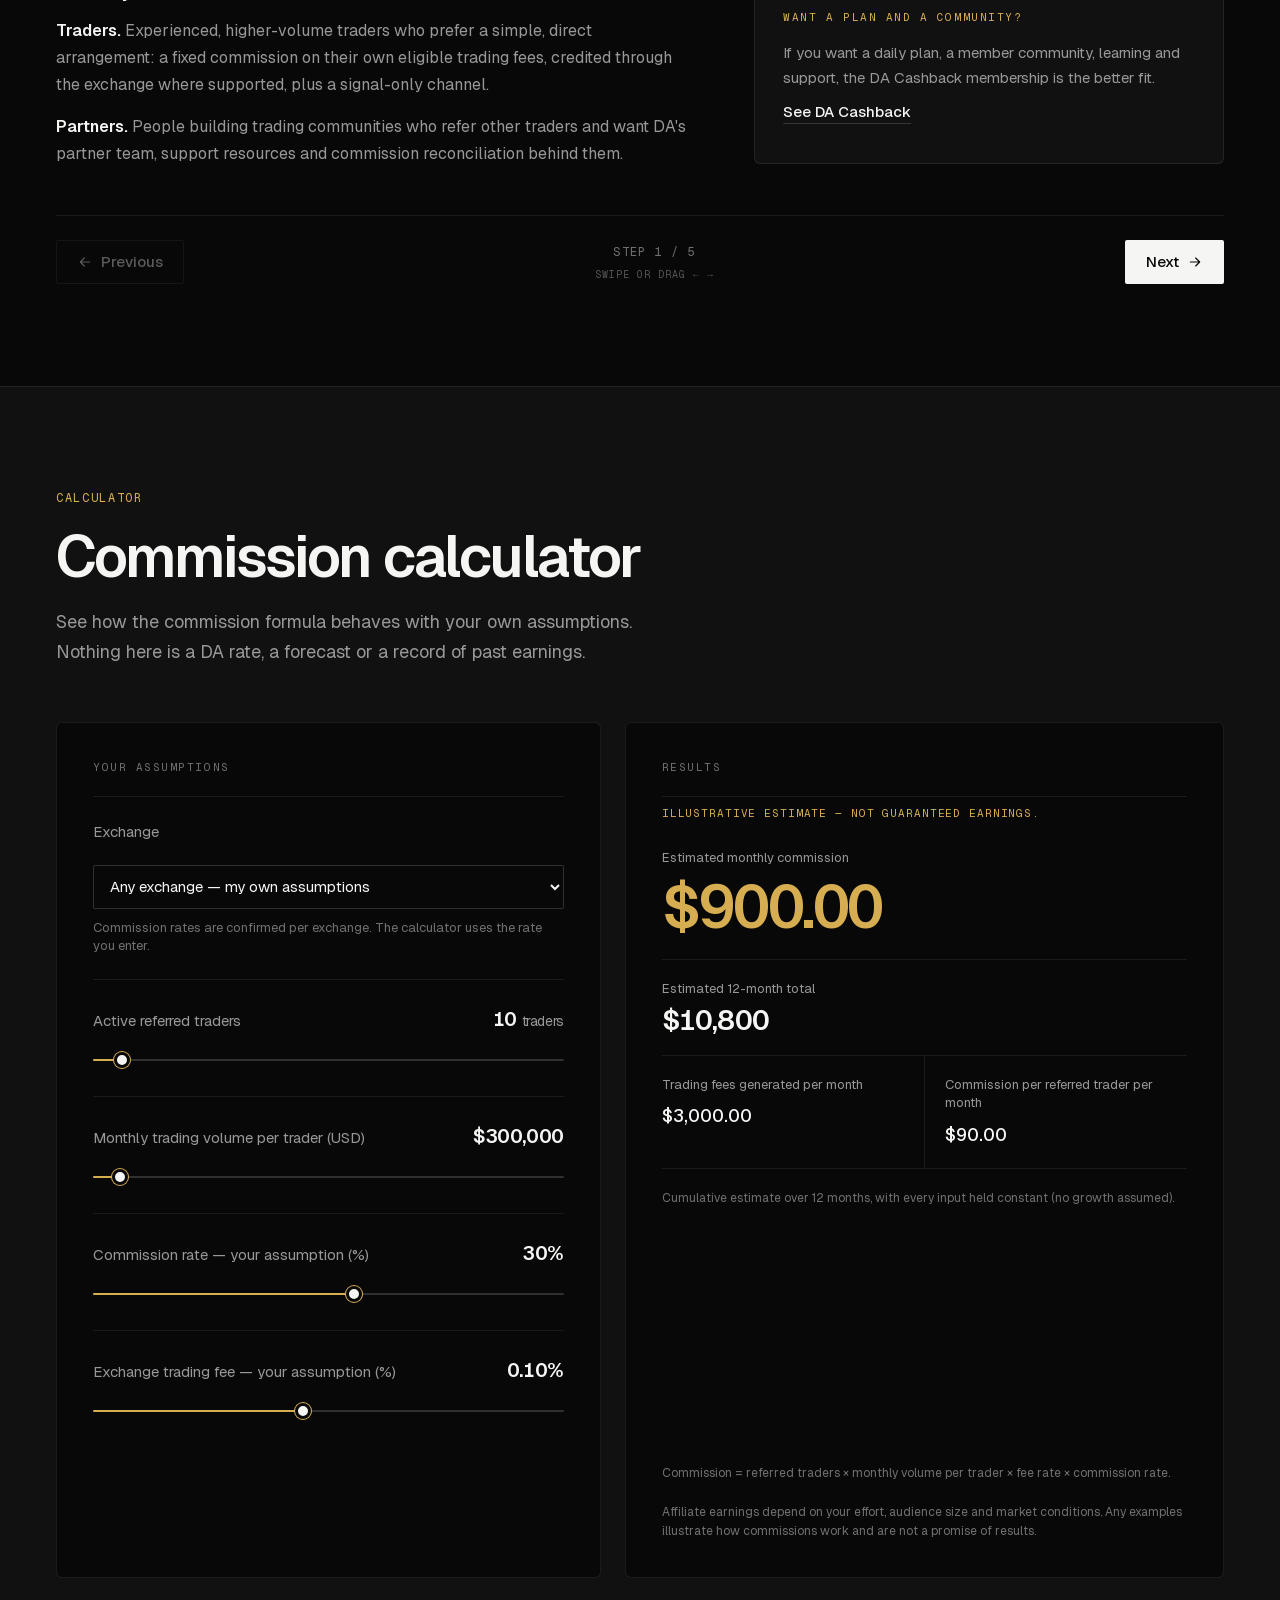
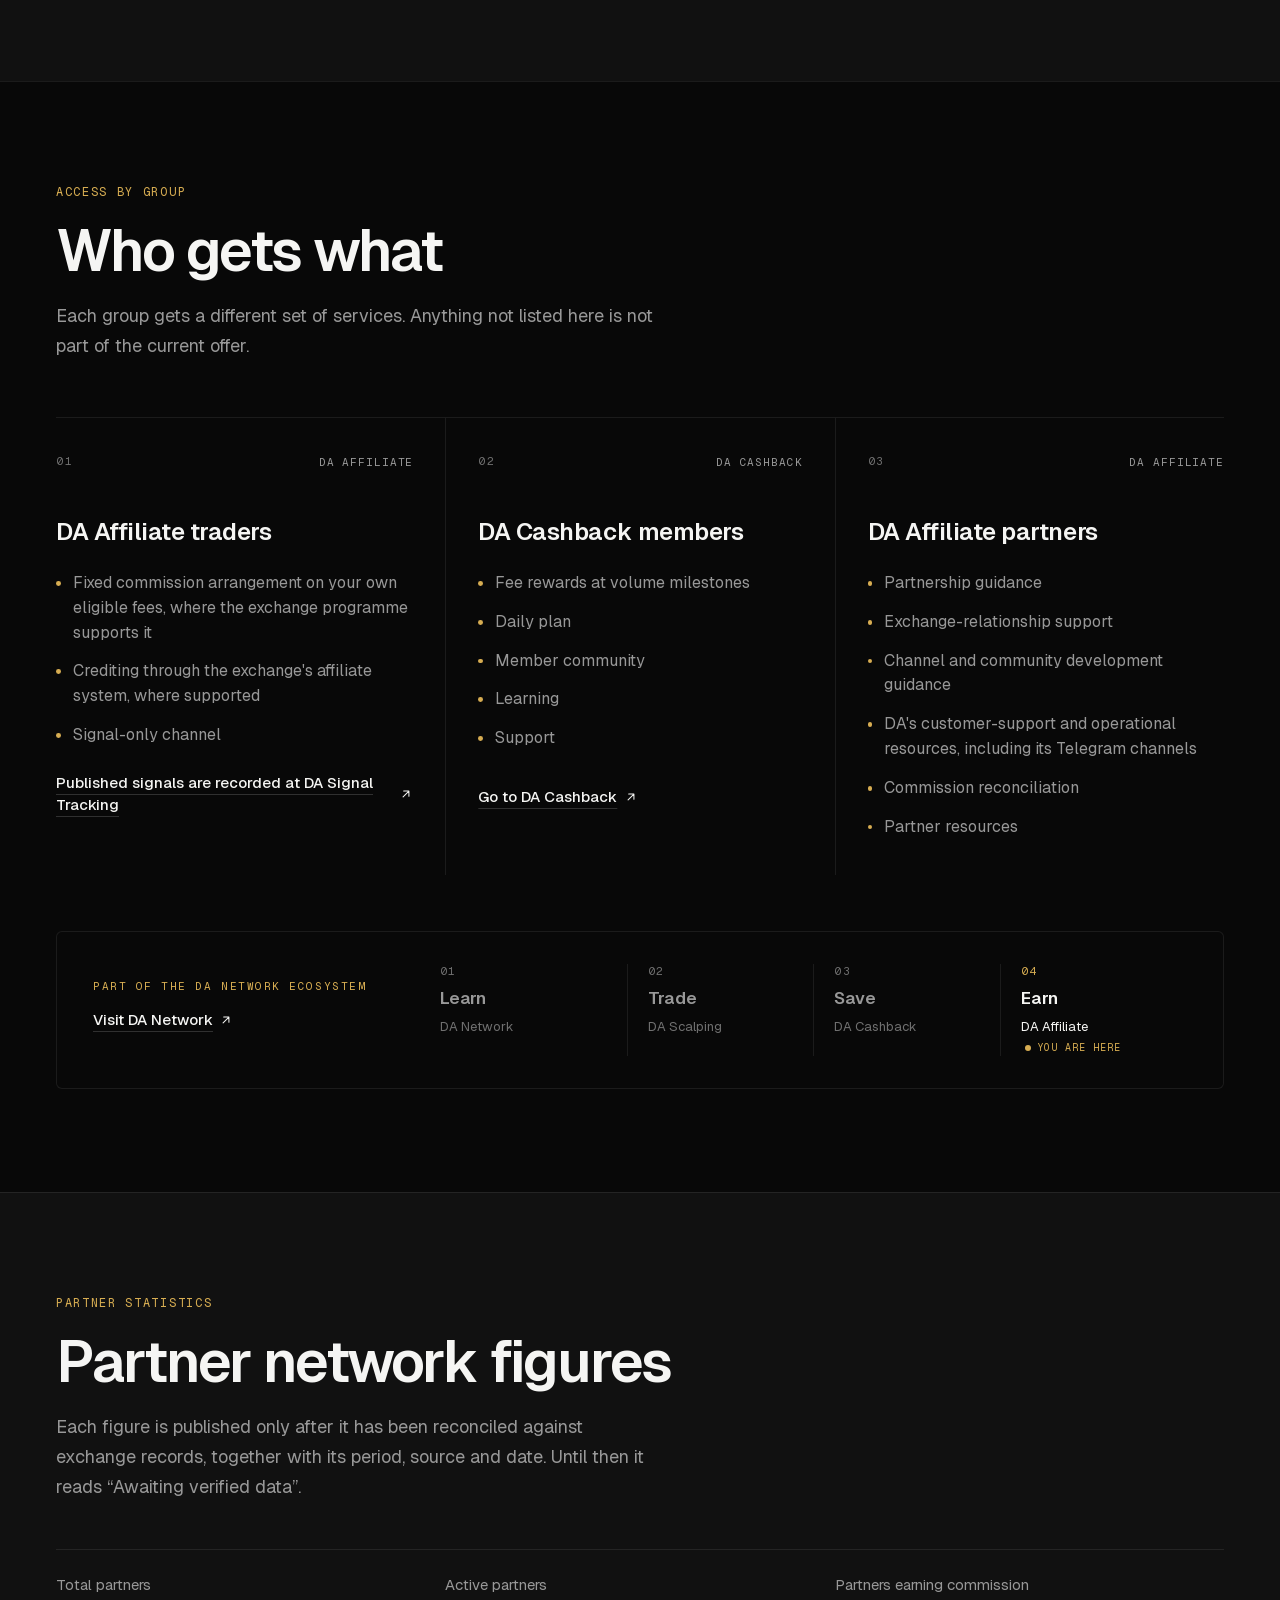
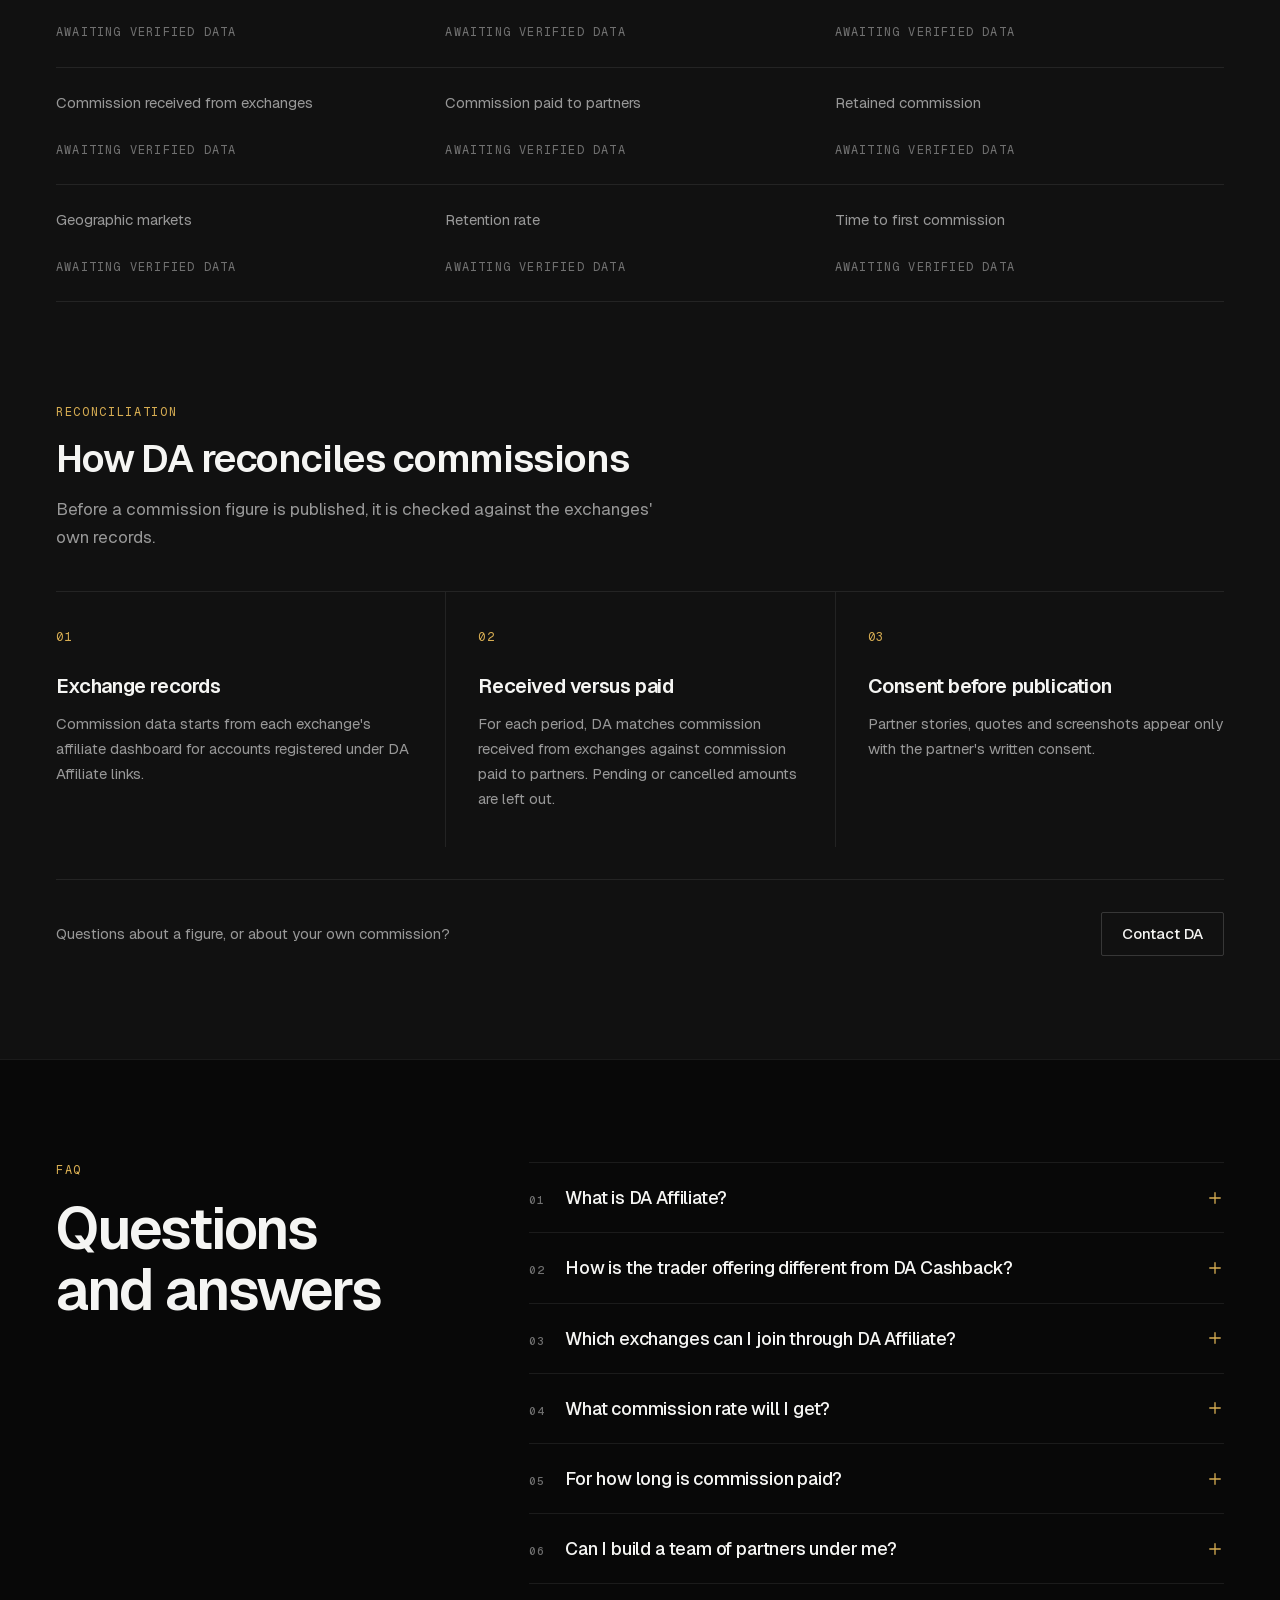
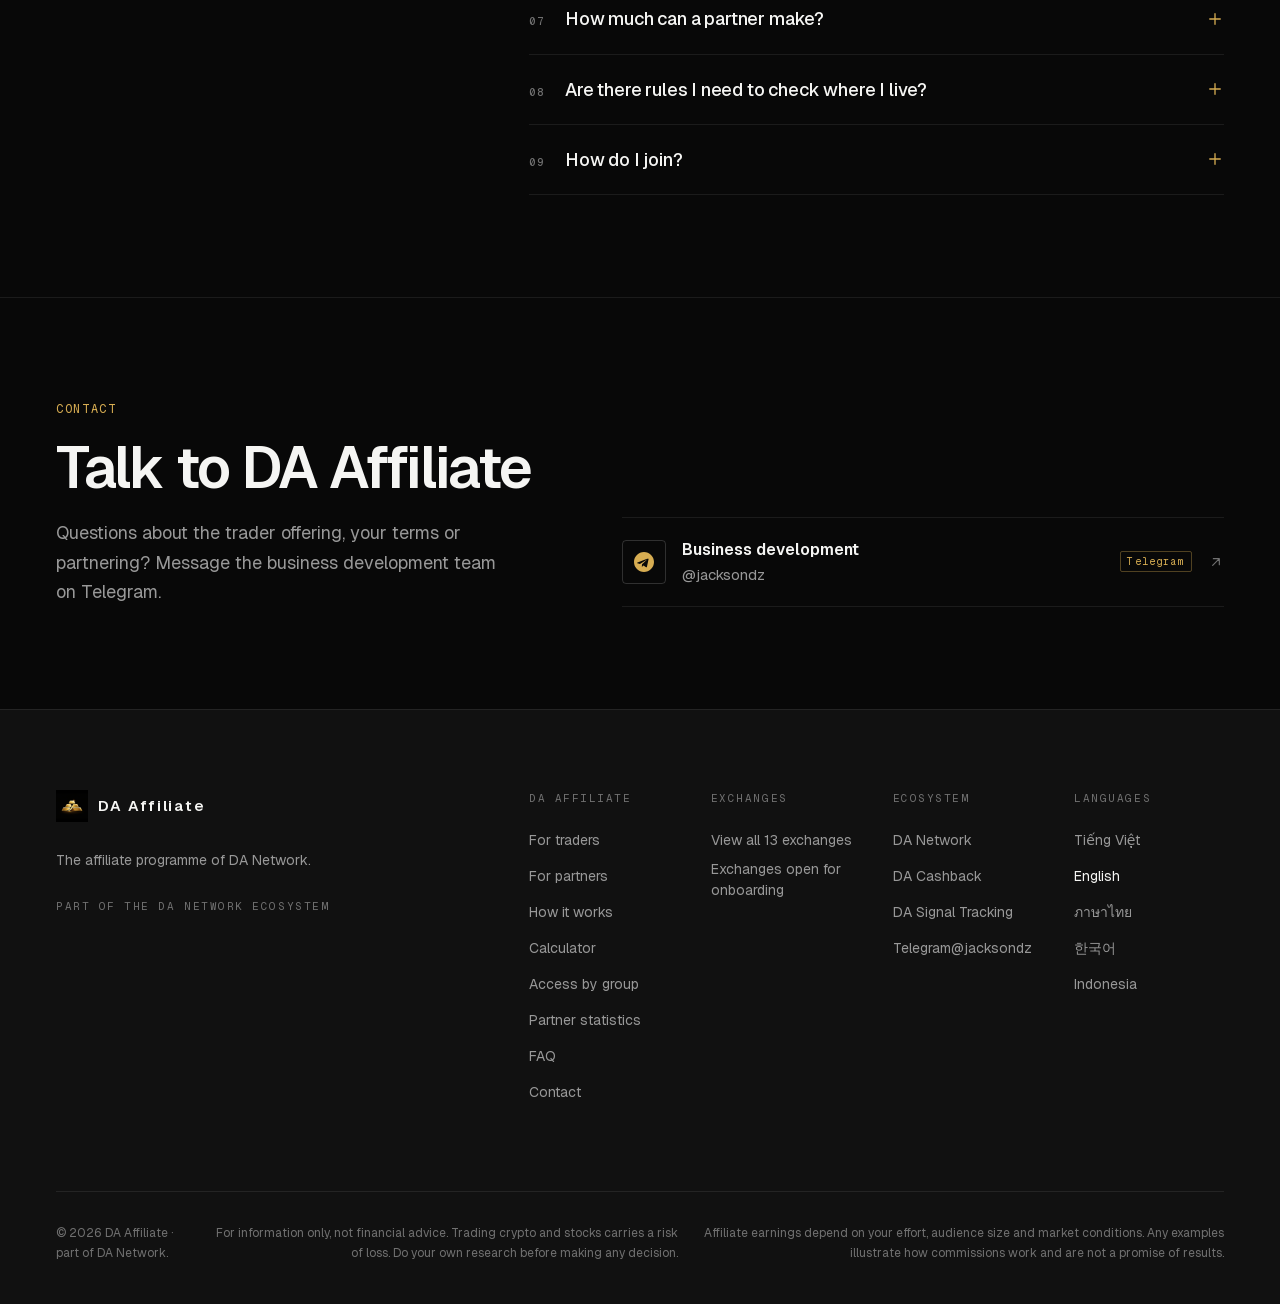
==== commit 3d1c9470: "Rebuild DA Affiliate on the V3 information architecture (English first) index.html (static HTML is n" ====
--- a/index.html
+++ b/index.html
@@ -3,7 +3,8 @@
 <head>
   <meta charset="UTF-8" />
   <meta name="viewport" content="width=device-width, initial-scale=1.0" />
-  <title>DA Affiliate — Crypto Affiliate Guide for Beginners</title>
+  <title>DA Affiliate — the affiliate programme of DA Network</title>
+  <meta name="description" content="DA Affiliate is the affiliate programme of DA Network: a fixed commission arrangement for experienced, higher-volume traders, and partner development for people building trading communities." />
   <style>html.i18n-pending body{visibility:hidden}</style>
   <script>document.documentElement.classList.add('i18n-pending');setTimeout(function(){document.documentElement.classList.remove('i18n-pending')},1500);</script>
 
@@ -15,7 +16,6 @@
   <link rel="apple-touch-icon" sizes="180x180" href="/apple-touch-icon.png?v=2" />
   <link rel="icon" type="image/png" sizes="192x192" href="/icon-192x192.png?v=2" />
   <link rel="icon" type="image/png" sizes="512x512" href="/icon-512x512.png?v=2" />
-  <meta name="description" content="DA Affiliate — A clear, step-by-step crypto affiliate guide for beginners, from the basics to practical strategies." />
   <meta name="theme-color" content="#080808" />
 
   <!-- Fonts: self-hosted Geist, identical to danetwork.asia (see style.css) -->
@@ -33,21 +33,22 @@
 <!-- ═══════════════════════════════════════ HEADER ═══════════════════════════════════════ -->
 <header class="site-header">
   <div class="container header-inner">
-    <a href="#" class="logo" aria-label="DA Affiliate Home">
+    <a href="#" class="logo" aria-label="DA Affiliate home">
       <img class="logo-mark" src="/icon-192x192.png?v=2" alt="" width="28" height="28" />
       <span class="logo-wordmark">DA Affiliate</span>
     </a>
 
-    <nav class="main-nav" aria-label="Main Navigation">
-      <a href="#guide" class="nav-link" data-section="guide"><span data-i18n="nav.guide">Hướng Dẫn</span></a>
-      <a href="#calculator" class="nav-link" data-section="calculator"><span data-i18n="nav.calc">Tính Thu Nhập</span></a>
+    <nav class="main-nav" aria-label="Main navigation">
+      <a href="#traders" class="nav-link" data-section="traders"><span data-i18n="nav.traders">For traders</span></a>
+      <a href="#partners" class="nav-link" data-section="partners"><span data-i18n="nav.partners">For partners</span></a>
+      <a href="#how-it-works" class="nav-link" data-section="how-it-works"><span data-i18n="nav.how">How it works</span></a>
+      <a href="#calculator" class="nav-link" data-section="calculator"><span data-i18n="nav.calc">Calculator</span></a>
+      <a href="deals.html" class="nav-link"><span data-i18n="nav.exchanges">Exchanges</span></a>
       <a href="#faq" class="nav-link" data-section="faq"><span data-i18n="nav.faq">FAQ</span></a>
-      <a href="#da-network" class="nav-link" data-section="da-network"><span data-i18n="nav.network">DA Affiliate</span></a>
-      <a href="#dac-quyen" class="nav-link nav-link-vip" data-section="dac-quyen"><span data-i18n="nav.privilege">Đặc Quyền</span></a>
     </nav>
 
     <div class="header-actions">
-      <a href="https://danetwork.asia/en" class="header-parent" target="_blank" rel="noopener noreferrer">
+      <a href="https://danetwork.asia/en" data-link="network" class="header-parent" target="_blank" rel="noopener noreferrer">
         <span>DA NETWORK</span>
         <svg class="icon" width="14" height="14" viewBox="0 0 24 24" fill="none" stroke="currentColor" stroke-width="1.75" stroke-linecap="round" stroke-linejoin="round" aria-hidden="true"><path d="M7 17L17 7M8 7h9v9"/></svg>
         <span class="sr-only" data-ui="newTab">(opens in a new tab)</span>
@@ -66,7 +67,7 @@
           <button class="lang-opt" type="button" role="option" lang="id" data-lang-code="id" onclick="selectLang('id')"><span class="lang-code">ID</span><span>Indonesia</span></button>
         </div>
       </div>
-      <a href="#guide" class="btn btn-gold header-cta"><span data-i18n="nav.cta">Bắt Đầu Ngay</span></a>
+      <a href="https://t.me/jacksondz" data-link="telegramContact" target="_blank" rel="noopener noreferrer" class="btn btn-gold header-cta"><span data-i18n="nav.join">Join DA Affiliate</span></a>
       <button class="menu-toggle" id="menuToggle" type="button" aria-label="Open menu" aria-expanded="false" aria-controls="mobileNav" data-ui-label="menu">
         <span class="menu-icon" aria-hidden="true"><span></span><span></span></span>
       </button>
@@ -75,14 +76,18 @@
 
   <!-- Mobile nav -->
   <div class="mobile-nav" id="mobileNav">
-    <nav class="container" aria-label="Mobile Navigation">
-      <a href="#guide" class="mobile-nav-link" onclick="closeMobileNav()"><span data-i18n="nav.guide">Hướng Dẫn</span><span class="mobile-nav-num">01</span></a>
-      <a href="#calculator" class="mobile-nav-link" onclick="closeMobileNav()"><span data-i18n="nav.calc">Tính Thu Nhập</span><span class="mobile-nav-num">02</span></a>
-      <a href="#faq" class="mobile-nav-link" onclick="closeMobileNav()"><span data-i18n="nav.faq">FAQ</span><span class="mobile-nav-num">03</span></a>
-      <a href="#da-network" class="mobile-nav-link" onclick="closeMobileNav()"><span data-i18n="nav.network">DA Affiliate</span><span class="mobile-nav-num">04</span></a>
-      <a href="#dac-quyen" class="mobile-nav-link mobile-nav-link-vip" onclick="closeMobileNav()"><span data-i18n="nav.privilege">Đặc Quyền</span><span class="mobile-nav-num">05</span></a>
-      <a href="#guide" class="btn btn-gold btn-block mobile-nav-cta" onclick="closeMobileNav()"><span data-i18n="nav.cta">Bắt Đầu Ngay</span></a>
-      <a href="https://danetwork.asia/en" class="mobile-nav-parent" target="_blank" rel="noopener noreferrer">
+    <nav class="container" aria-label="Mobile navigation">
+      <a href="#traders" class="mobile-nav-link" onclick="closeMobileNav()"><span data-i18n="nav.traders">For traders</span><span class="mobile-nav-num">01</span></a>
+      <a href="#partners" class="mobile-nav-link" onclick="closeMobileNav()"><span data-i18n="nav.partners">For partners</span><span class="mobile-nav-num">02</span></a>
+      <a href="#how-it-works" class="mobile-nav-link" onclick="closeMobileNav()"><span data-i18n="nav.how">How it works</span><span class="mobile-nav-num">03</span></a>
+      <a href="#calculator" class="mobile-nav-link" onclick="closeMobileNav()"><span data-i18n="nav.calc">Calculator</span><span class="mobile-nav-num">04</span></a>
+      <a href="#benefits" class="mobile-nav-link" onclick="closeMobileNav()"><span data-i18n="nav.access">Access by group</span><span class="mobile-nav-num">05</span></a>
+      <a href="#stats" class="mobile-nav-link" onclick="closeMobileNav()"><span data-i18n="nav.stats">Partner statistics</span><span class="mobile-nav-num">06</span></a>
+      <a href="deals.html" class="mobile-nav-link"><span data-i18n="nav.exchanges">Exchanges</span><span class="mobile-nav-num">07</span></a>
+      <a href="#faq" class="mobile-nav-link" onclick="closeMobileNav()"><span data-i18n="nav.faq">FAQ</span><span class="mobile-nav-num">08</span></a>
+      <a href="#contact" class="mobile-nav-link" onclick="closeMobileNav()"><span data-i18n="nav.contact">Contact</span><span class="mobile-nav-num">09</span></a>
+      <a href="https://t.me/jacksondz" data-link="telegramContact" target="_blank" rel="noopener noreferrer" class="btn btn-gold btn-block mobile-nav-cta"><span data-i18n="nav.join">Join DA Affiliate</span></a>
+      <a href="https://danetwork.asia/en" data-link="network" class="mobile-nav-parent" target="_blank" rel="noopener noreferrer">
         DA NETWORK
         <svg class="icon" width="14" height="14" viewBox="0 0 24 24" fill="none" stroke="currentColor" stroke-width="1.75" stroke-linecap="round" stroke-linejoin="round" aria-hidden="true"><path d="M7 17L17 7M8 7h9v9"/></svg>
       </a>
@@ -93,169 +98,235 @@
 <main id="main">
 
 <!-- ═══════════════════════════════════════ HERO ═══════════════════════════════════════ -->
-<section class="hero" aria-labelledby="heroTitle">
+<section class="hero" id="top" aria-labelledby="heroTitle">
   <div class="hero-grid-bg" aria-hidden="true"></div>
   <div class="container hero-inner">
     <div class="hero-copy hero-seq">
-      <p class="eyebrow hero-badge" style="--i:0"><span data-i18n="hero.badge">Hướng Dẫn Từ A-Z • Miễn Phí 100%</span></p>
+      <p class="eyebrow hero-badge" style="--i:0"><span data-i18n="hero.eyebrow">The affiliate programme of DA Network</span></p>
       <h1 class="hero-title h-display" id="heroTitle" style="--i:1">
-        <span class="hero-line" data-i18n="hero.title1">Kiếm Tiền Với</span>
-        <span class="hero-line" data-i18n="hero.title2">Crypto Affiliate</span>
-        <span class="hero-line hero-line-dim" data-i18n="hero.title3">Từ Con Số 0</span>
+        <span class="hero-line" data-i18n="hero.h1">DA Affiliate</span>
+        <span class="hero-line hero-line-dim" data-i18n="hero.h2">for experienced traders and community builders.</span>
       </h1>
-      <p class="hero-sub" style="--i:2" data-i18n="hero.sub">Hướng dẫn toàn diện, dễ hiểu cho người mới bắt đầu. Từ khái niệm cơ bản đến chiến lược thực chiến — kèm ví dụ thực tế từng bước.</p>
+      <p class="hero-sub" style="--i:2" data-i18n="hero.lead">Two groups, two offers. Experienced, higher-volume traders can take a simple, direct arrangement: a fixed commission on their own eligible trading fees. People building trading communities get a partner team, support resources and commission reconciliation behind them.</p>
       <div class="hero-ctas" style="--i:3">
-        <a href="#guide" class="btn btn-primary btn-lg">
-          <span data-i18n="hero.cta1">Đọc Hướng Dẫn</span>
+        <a href="https://t.me/jacksondz" data-link="telegramContact" target="_blank" rel="noopener noreferrer" class="btn btn-primary btn-lg">
+          <span data-i18n="hero.join">Join DA Affiliate</span>
+          <svg class="icon" width="16" height="16" viewBox="0 0 24 24" fill="none" stroke="currentColor" stroke-width="1.75" stroke-linecap="round" stroke-linejoin="round" aria-hidden="true"><path d="M7 17L17 7M8 7h9v9"/></svg>
+          <span class="sr-only" data-ui="newTab">(opens in a new tab)</span>
+        </a>
+        <a href="#traders" class="btn btn-outline btn-lg">
+          <span data-i18n="hero.toTraders">For traders</span>
           <svg class="icon" width="16" height="16" viewBox="0 0 24 24" fill="none" stroke="currentColor" stroke-width="1.75" stroke-linecap="round" stroke-linejoin="round" aria-hidden="true"><path d="M5 12h14M13 6l6 6-6 6"/></svg>
         </a>
-        <a href="#calculator" class="btn btn-outline btn-lg">
-          <span data-i18n="hero.cta2">Tính Thu Nhập</span>
+        <a href="#partners" class="btn btn-outline btn-lg">
+          <span data-i18n="hero.toPartners">For partners</span>
           <svg class="icon" width="16" height="16" viewBox="0 0 24 24" fill="none" stroke="currentColor" stroke-width="1.75" stroke-linecap="round" stroke-linejoin="round" aria-hidden="true"><path d="M5 12h14M13 6l6 6-6 6"/></svg>
         </a>
       </div>
     </div>
 
-    <!-- Network Snapshot — static, month-end figures (ledger presentation, no counters) -->
-    <aside class="snapshot hero-stats" aria-labelledby="snapTag">
+    <!-- At a glance — structural facts only (counts derived from data/config.js) -->
+    <aside class="snapshot hero-stats" aria-labelledby="glanceTag">
       <div class="snapshot-header">
-        <span class="snapshot-tag" id="snapTag" data-i18n="snap.tag">CHỈ SỐ MẠNG LƯỚI</span>
-        <span class="snapshot-meta" data-i18n="snap.meta">Cập nhật ngày 1 hàng tháng · Dữ liệu đã chốt sổ</span>
-      </div>
-
+        <span class="snapshot-tag" id="glanceTag" data-i18n="glance.tag">At a glance</span>
+        <span class="snapshot-meta" data-i18n="glance.meta">Terms confirmed per exchange</span>
+      </div>
       <div class="snapshot-grid">
-        <div class="snapshot-item snapshot-clickable" onclick="openStatModal('partner')" role="button" tabindex="0" aria-haspopup="dialog" aria-label="Xem chi tiết Partner Network">
-          <span class="snapshot-label" data-i18n="snap.partners">Partners đang hoạt động</span>
-          <span class="snapshot-value" id="goldStat237">237</span>
+        <a class="snapshot-item snapshot-clickable" href="#exchanges">
+          <span class="snapshot-label" data-i18n="glance.traders">Exchanges open for onboarding</span>
+          <span class="snapshot-value snapshot-value-accent" data-cfg="count.available">3</span>
           <svg class="icon snapshot-arrow" width="16" height="16" viewBox="0 0 24 24" fill="none" stroke="currentColor" stroke-width="1.75" stroke-linecap="round" stroke-linejoin="round" aria-hidden="true"><path d="M5 12h14M13 6l6 6-6 6"/></svg>
-        </div>
-        <div class="snapshot-item snapshot-clickable snapshot-item-highlight" onclick="openStatModal('commission')" role="button" tabindex="0" aria-haspopup="dialog" aria-label="Xem chi tiết hoa hồng">
-          <span class="snapshot-label" data-i18n="snap.paid">Đã chuyển cho partner tháng trước</span>
-          <span class="snapshot-value snapshot-value-accent" id="commissionCounter">$28,540</span>
+        </a>
+        <a class="snapshot-item snapshot-clickable" href="#how-it-works">
+          <span class="snapshot-label" data-i18n="glance.levels">Commission level — direct referrals only</span>
+          <span class="snapshot-value">1</span>
           <svg class="icon snapshot-arrow" width="16" height="16" viewBox="0 0 24 24" fill="none" stroke="currentColor" stroke-width="1.75" stroke-linecap="round" stroke-linejoin="round" aria-hidden="true"><path d="M5 12h14M13 6l6 6-6 6"/></svg>
-        </div>
-        <div class="snapshot-item">
-          <span class="snapshot-label" data-i18n="snap.exchanges">Sàn đối tác chính</span>
-          <span class="snapshot-value">3</span>
-          <span class="snapshot-arrow" aria-hidden="true"></span>
-        </div>
-      </div>
-
-      <p class="snapshot-foot">
-        <span data-i18n="snap.foot">Số “Đã chuyển” là tổng commission DA Affiliate đã thanh toán cho partner trong tháng trước, xác minh qua hồ sơ rút tiền.</span>
-        <a href="#verify" class="snapshot-foot-link" data-i18n="snap.foot.link">Xem cách chúng tôi xác minh →</a>
-      </p>
+        </a>
+        <a class="snapshot-item snapshot-clickable" href="#contact">
+          <span class="snapshot-label" data-i18n="glance.contact">Business development on Telegram</span>
+          <span class="snapshot-value snapshot-value-sm" data-cfg="telegram.handle">@jacksondz</span>
+          <svg class="icon snapshot-arrow" width="16" height="16" viewBox="0 0 24 24" fill="none" stroke="currentColor" stroke-width="1.75" stroke-linecap="round" stroke-linejoin="round" aria-hidden="true"><path d="M5 12h14M13 6l6 6-6 6"/></svg>
+        </a>
+      </div>
+      <p class="snapshot-foot" data-disclaimer="RATES">Rates and reward tiers may change according to each exchange's policy and partner program.</p>
     </aside>
   </div>
 </section>
 
 
-<!-- ═══════════════════════════════════════ GUIDE ═══════════════════════════════════════ -->
-<section class="section" id="guide" aria-labelledby="guideTitle">
+<!-- ═══════════════════════════════════════ FOR TRADERS ═══════════════════════════════════════ -->
+<section class="section" id="traders" aria-labelledby="tradersTitle">
   <div class="container">
     <div class="section-header reveal">
-      <p class="section-tag" data-i18n="guide.tag">Hướng Dẫn Toàn Diện</p>
-      <h2 class="section-title" id="guideTitle" data-i18n="guide.title">Affiliate Crypto Là Gì?</h2>
-      <p class="section-sub" data-i18n="guide.sub">Tìm hiểu từ A đến Z — từ khái niệm cơ bản đến cách tạo ra thu nhập thực sự.</p>
-    </div>
-
-    <!-- Intro explainer -->
+      <p class="section-tag" data-i18n="traders.tag">For traders</p>
+      <h2 class="section-title" id="tradersTitle" data-i18n="traders.title">A direct fee arrangement for experienced traders</h2>
+      <p class="section-sub" data-i18n="traders.sub">For experienced, higher-volume traders who prefer a simple, direct arrangement to a membership. You register under a DA Affiliate link as an affiliate account and trade as usual.</p>
+    </div>
+
+    <div class="dan-intro-grid reveal">
+      <div class="dan-intro-card seq" style="--i:0">
+        <span class="label">01</span>
+        <h4 data-i18n="traders.c1.title">Register under a DA Affiliate link</h4>
+        <p data-i18n="traders.c1.body">Open your account through a DA Affiliate link on one of the exchanges available now, set up as an affiliate account.</p>
+      </div>
+      <div class="dan-intro-card seq" style="--i:1">
+        <span class="label">02</span>
+        <h4 data-i18n="traders.c2.title">Fixed commission on your own fees</h4>
+        <p data-i18n="traders.c2.body">You receive a fixed commission on your own eligible trading fees, under exchange-specific terms. Terms are confirmed per exchange; not every exchange supports identical terms.</p>
+      </div>
+      <div class="dan-intro-card seq" style="--i:2">
+        <span class="label">03</span>
+        <h4 data-i18n="traders.c3.title">Credited by the exchange</h4>
+        <p data-i18n="traders.c3.body">Where the exchange supports it, the commission is credited through the exchange's own affiliate system.</p>
+      </div>
+      <div class="dan-intro-card seq" style="--i:3">
+        <span class="label">04</span>
+        <h4 data-i18n="traders.c4.title">Signal-only channel</h4>
+        <p data-i18n="traders.c4.body">You get access to a signal-only channel. Every trading decision stays your own.</p>
+      </div>
+    </div>
+
+    <div class="verify-cta callout reveal">
+      <span class="verify-cta-text" data-i18n="traders.cashback.text">This is not the DA Cashback membership. The daily plan, member community, learning and support are part of DA Cashback.</span>
+      <a href="https://www.dacashback.asia/" data-link="cashback" target="_blank" rel="noopener noreferrer" class="btn btn-outline">
+        <span data-i18n="traders.cashback.link">See DA Cashback</span>
+        <svg class="icon" width="16" height="16" viewBox="0 0 24 24" fill="none" stroke="currentColor" stroke-width="1.75" stroke-linecap="round" stroke-linejoin="round" aria-hidden="true"><path d="M7 17L17 7M8 7h9v9"/></svg>
+        <span class="sr-only" data-ui="newTab">(opens in a new tab)</span>
+      </a>
+    </div>
+
+    <!-- Exchanges open for onboarding — rendered from data/config.js -->
+    <div class="comparison-section reveal" id="exchanges">
+      <div class="comparison-head">
+        <div>
+          <h3 class="steps-title" data-i18n="exch.title">Exchanges open for onboarding</h3>
+          <p class="section-note" data-i18n="exch.count">3 available now · 10 partnership paused</p>
+        </div>
+        <a href="deals.html" class="btn btn-gold">
+          <span data-i18n="exch.all">View all 13 exchanges</span>
+          <svg class="icon" width="16" height="16" viewBox="0 0 24 24" fill="none" stroke="currentColor" stroke-width="1.75" stroke-linecap="round" stroke-linejoin="round" aria-hidden="true"><path d="M5 12h14M13 6l6 6-6 6"/></svg>
+        </a>
+      </div>
+      <div class="comparison-grid" id="comparisonGrid">
+        <!-- populated by renderExchanges() -->
+      </div>
+      <p class="note-small" data-i18n="exch.pausedNote">“Partnership paused” means we are not registering new members on that exchange right now.</p>
+      <p class="note-small" data-disclaimer="RATES">Rates and reward tiers may change according to each exchange's policy and partner program.</p>
+    </div>
+  </div>
+</section>
+
+
+<!-- ═══════════════════════════════════════ FOR PARTNERS ═══════════════════════════════════════ -->
+<section class="section section-alt" id="partners" aria-labelledby="partnersTitle">
+  <div class="container">
+    <div class="section-header reveal">
+      <p class="section-tag" data-i18n="partners.tag">For partners</p>
+      <h2 class="section-title" id="partnersTitle" data-i18n="partners.title">Build your channel with DA behind you</h2>
+      <p class="section-sub" data-i18n="partners.sub">DA Affiliate is DA Network's partner-development arm for people building trading communities.</p>
+    </div>
+
+    <div class="lead-statement reveal">
+      <p class="lead-statement-text" data-i18n="partners.lead">Earn recurring commission from every trade your referrals make, even when you’re offline.</p>
+      <p class="note-small" data-disclaimer="AFFILIATE">Affiliate earnings depend on your effort, audience size and market conditions. Any examples illustrate how commissions work and are not a promise of results.</p>
+    </div>
+
+    <div class="dan-intro-grid reveal">
+      <div class="dan-intro-card seq" style="--i:0">
+        <span class="label">01</span>
+        <h4 data-i18n="partners.c1.title">Direct referral business</h4>
+        <p data-i18n="partners.c1.body">Refer traders to the exchanges available now through your DA Affiliate link. Commission comes from the trading fees of traders you refer directly.</p>
+      </div>
+      <div class="dan-intro-card seq" style="--i:1">
+        <span class="label">02</span>
+        <h4 data-i18n="partners.c2.title">Exchange partnership arrangements</h4>
+        <p data-i18n="partners.c2.body">DA manages the relationship with each exchange's partner programme and confirms which terms apply to you.</p>
+      </div>
+      <div class="dan-intro-card seq" style="--i:2">
+        <span class="label">03</span>
+        <h4 data-i18n="partners.c3.title">Channel and community guidance</h4>
+        <p data-i18n="partners.c3.body">Advice on building your channel or community. You can run your own channel, as long as your referrals go through your DA Affiliate link.</p>
+      </div>
+      <div class="dan-intro-card seq" style="--i:3">
+        <span class="label">04</span>
+        <h4 data-i18n="partners.c4.title">Support, reconciliation and resources</h4>
+        <p data-i18n="partners.c4.body">Your referrals can reach DA's customer-support team and Telegram channels. DA reconciles commission against exchange records and shares partner resources.</p>
+      </div>
+    </div>
+
+    <div class="verify-cta callout reveal">
+      <span class="verify-cta-text"><strong data-i18n="partners.level.title">One direct level.</strong> <span data-i18n="partners.level.body">Commission comes from the trading fees of traders you refer directly. If you want to build a team of partners, talk to DA directly.</span></span>
+      <a href="https://t.me/jacksondz" data-link="telegramContact" target="_blank" rel="noopener noreferrer" class="btn btn-primary">
+        <span data-i18n="partners.cta">Talk to DA about partnering</span>
+        <svg class="icon" width="16" height="16" viewBox="0 0 24 24" fill="none" stroke="currentColor" stroke-width="1.75" stroke-linecap="round" stroke-linejoin="round" aria-hidden="true"><path d="M7 17L17 7M8 7h9v9"/></svg>
+        <span class="sr-only" data-ui="newTab">(opens in a new tab)</span>
+      </a>
+    </div>
+  </div>
+</section>
+
+
+<!-- ═══════════════════════════════════════ HOW IT WORKS ═══════════════════════════════════════ -->
+<section class="section" id="how-it-works" aria-labelledby="howTitle">
+  <div class="container">
+    <div class="section-header reveal">
+      <p class="section-tag" data-i18n="how.tag">How it works</p>
+      <h2 class="section-title" id="howTitle" data-i18n="how.title">How affiliate commission works</h2>
+      <p class="section-sub" data-i18n="how.sub">Exchanges share part of the trading fees they collect with the affiliate account that referred the trader. Each exchange sets its own terms.</p>
+    </div>
+
     <div class="explainer-grid reveal">
-      <!-- Each card: key figure → title → one short line. The full paragraph
-           (.explainer-full) is kept and shown as the dialog's lead. -->
-      <div class="explainer-card explainer-card-clickable seq" style="--i:0" data-explainer="affiliate" onclick="openExplainerModal('affiliate')" role="button" tabindex="0" aria-haspopup="dialog">
+      <div class="explainer-card seq" style="--i:0">
         <span class="label">01</span>
-        <p class="explainer-figure"><span class="explainer-num">1</span><span class="explainer-unit" data-ui="ec.u1">link</span></p>
-        <h3><span data-i18n="ec.h1">Affiliate Là Gì?</span></h3>
-        <p class="explainer-line" data-ui="ec.s1">Share your link — earn from every trade your referrals make.</p>
-        <p class="explainer-full" hidden><span data-i18n="ec.p1">Bạn giới thiệu người khác đăng ký sàn giao dịch crypto qua <strong>link riêng của bạn</strong>. Khi họ giao dịch, bạn nhận hoa hồng từ phí giao dịch của họ.</span></p>
-        <span class="explainer-hint" data-i18n="ec.hint1">Nhấn để hiểu rõ hơn →</span>
-      </div>
-      <div class="explainer-card explainer-card-clickable seq" style="--i:1" data-explainer="income" onclick="openExplainerModal('income')" role="button" tabindex="0" aria-haspopup="dialog">
+        <p class="explainer-figure"><span class="explainer-num" data-i18n="how.c1.num">Link</span></p>
+        <h3 data-i18n="how.c1.title">Your referral link</h3>
+        <p class="explainer-line" data-i18n="how.c1.body">A trader registers on an exchange through your link and is tied to your affiliate account.</p>
+      </div>
+      <div class="explainer-card seq" style="--i:1">
         <span class="label">02</span>
-        <p class="explainer-figure explainer-figure-accent"><span class="explainer-num">20–50%</span></p>
-        <h3><span data-i18n="ec.h2">Kiếm Được Bao Nhiêu?</span></h3>
-        <p class="explainer-line" data-ui="ec.s2">Of referred users' trading fees. Some exchanges pay for life.</p>
-        <p class="explainer-full" hidden><span data-i18n="ec.p2">Hoa hồng thường từ <strong>20%–50% phí giao dịch</strong> của người được giới thiệu. Một số sàn trả hoa hồng suốt đời.</span></p>
-        <span class="explainer-hint" data-i18n="ec.hint2">Nhấn để xem ví dụ thực tế →</span>
-      </div>
-      <div class="explainer-card explainer-card-clickable seq" style="--i:2" data-explainer="advantages" onclick="openExplainerModal('advantages')" role="button" tabindex="0" aria-haspopup="dialog">
+        <p class="explainer-figure explainer-figure-accent"><span class="explainer-num" data-i18n="how.c2.num">Fees</span></p>
+        <h3 data-i18n="how.c2.title">A share of trading fees</h3>
+        <p class="explainer-line" data-i18n="how.c2.body">When that trader pays trading fees, the exchange pays a share to the affiliate account. The share depends on the exchange, the product and the programme's terms.</p>
+      </div>
+      <div class="explainer-card seq" style="--i:2">
         <span class="label">03</span>
-        <p class="explainer-figure"><span class="explainer-num">$0</span><span class="explainer-unit" data-ui="ec.u3">capital</span></p>
-        <h3><span data-i18n="ec.h3">Ưu Điểm Nổi Bật</span></h3>
-        <p class="explainer-line" data-ui="ec.s3">No capital. No trading experience. Passive income.</p>
-        <p class="explainer-full" hidden><span data-i18n="ec.p3">Không cần vốn đầu tư, không cần kinh nghiệm giao dịch. Thu nhập thụ động — kiếm ngay cả khi bạn ngủ.</span></p>
-        <span class="explainer-hint" data-i18n="ec.hint3">Nhấn để xem đầy đủ ưu điểm →</span>
-      </div>
-    </div>
-
-    <!-- Explainer Modal ── reuses stat-modal styles -->
-    <div class="stat-modal-overlay" id="explainerModalOverlay" onclick="closeExplainerModal()">
-      <div class="stat-modal explainer-modal" id="explainerModal" role="dialog" aria-modal="true" aria-label="DA Affiliate" onclick="event.stopPropagation()">
-        <button class="stat-modal-close" type="button" onclick="closeExplainerModal()" aria-label="Đóng">
-          <svg class="icon" width="18" height="18" viewBox="0 0 24 24" fill="none" stroke="currentColor" stroke-width="1.75" stroke-linecap="round" aria-hidden="true"><path d="M6 6l12 12M18 6L6 18"/></svg>
-        </button>
-        <div id="explainerModalContent"></div>
-      </div>
-    </div>
+        <p class="explainer-figure"><span class="explainer-num">1</span><span class="explainer-unit" data-i18n="how.c3.unit">level</span></p>
+        <h3 data-i18n="how.c3.title">Direct referrals only</h3>
+        <p class="explainer-line" data-i18n="how.c3.body">Commission comes only from traders you refer directly. Terms can change when an exchange updates its programme.</p>
+      </div>
+    </div>
+    <p class="note-small reveal" data-disclaimer="RATES">Rates and reward tiers may change according to each exchange's policy and partner program.</p>
 
     <!-- Step-by-Step Guide -->
     <div class="steps-container reveal">
       <div class="steps-head">
-        <h3 class="steps-title" data-i18n="guide.stepsTitle">8 Bước Thực Chiến Bắt Đầu Kiếm Tiền</h3>
-        <p class="steps-count" aria-hidden="true"><span id="stepCountNow">01</span><span class="steps-count-sep">/</span><span id="stepCountTotal">08</span></p>
+        <h3 class="steps-title" data-i18n="guide.v3.stepsTitle">Getting started, step by step</h3>
+        <p class="steps-count" aria-hidden="true"><span id="stepCountNow">01</span><span class="steps-count-sep">/</span><span id="stepCountTotal">05</span></p>
       </div>
 
       <!-- Sticky step rail: track + tabs stay reachable while reading a long step -->
       <div class="step-rail" id="stepRail">
-      <!-- Continuous progress track (scaled by renderStep) -->
       <div class="step-track" aria-hidden="true"><span class="step-track-fill" id="stepTrackFill"></span></div>
-
-      <!-- Step tabs (labels filled by renderStep) -->
-      <div class="step-tabs" role="tablist" aria-label="Affiliate guide">
-        <button class="step-tab active" type="button" data-step="1" role="tab">1</button>
-        <button class="step-tab" type="button" data-step="2" role="tab">2</button>
-        <button class="step-tab" type="button" data-step="3" role="tab">3</button>
-        <button class="step-tab" type="button" data-step="4" role="tab">4</button>
-        <button class="step-tab" type="button" data-step="5" role="tab">5</button>
-        <button class="step-tab" type="button" data-step="6" role="tab">6</button>
-        <button class="step-tab" type="button" data-step="7" role="tab">7</button>
-        <button class="step-tab" type="button" data-step="8" role="tab">8</button>
-      </div>
+      <!-- Step tabs (built by renderStep from stepsData) -->
+      <div class="step-tabs" id="stepTabs" role="tablist" aria-label="Getting started"></div>
       </div><!-- /step-rail -->
 
-      <!-- Step content -->
       <div class="step-content-wrap" id="stepContent" role="tabpanel" aria-live="polite">
         <!-- populated by JS -->
       </div>
 
-      <!-- Navigation -->
       <div class="step-nav">
         <button class="btn btn-outline" type="button" id="prevStep" disabled>
           <svg class="icon" width="16" height="16" viewBox="0 0 24 24" fill="none" stroke="currentColor" stroke-width="1.75" stroke-linecap="round" stroke-linejoin="round" aria-hidden="true"><path d="M19 12H5M11 6l-6 6 6 6"/></svg>
-          <span data-i18n="guide.prev">Bước Trước</span>
+          <span data-i18n="guide.prev">Previous</span>
         </button>
         <span class="step-progress-wrap">
-          <span class="step-progress" id="stepProgress">Bước 1 / 8</span>
+          <span class="step-progress" id="stepProgress">Step 1 / 5</span>
           <span class="step-swipe-hint" data-ui="steps.swipe">Swipe or drag ← →</span>
         </span>
         <button class="btn btn-primary" type="button" id="nextStep">
-          <span data-i18n="guide.next">Bước Tiếp</span>
+          <span data-i18n="guide.next">Next</span>
         </button>
-      </div>
-    </div>
-
-    <!-- Exchange comparison -->
-    <div class="comparison-section reveal">
-      <div class="comparison-head">
-        <h3 class="steps-title" data-i18n="guide.compareTitle">So Sánh Các Sàn Affiliate Hàng Đầu</h3>
-        <a href="deals.html" class="btn btn-gold">
-          <span data-i18n="guide.viewAllDeals">Xem tất cả 12 sàn</span>
-          <svg class="icon" width="16" height="16" viewBox="0 0 24 24" fill="none" stroke="currentColor" stroke-width="1.75" stroke-linecap="round" stroke-linejoin="round" aria-hidden="true"><path d="M5 12h14M13 6l6 6-6 6"/></svg>
-        </a>
-      </div>
-      <div class="comparison-grid" id="comparisonGrid">
-        <!-- populated by JS -->
       </div>
     </div>
   </div>
@@ -265,142 +336,189 @@
 <section class="section section-alt" id="calculator" aria-labelledby="calcTitle">
   <div class="container">
     <div class="section-header reveal">
-      <p class="section-tag" data-i18n="calc.tag">Công Cụ Tính Toán</p>
-      <h2 class="section-title" id="calcTitle"><span data-i18n="calc.title">Tính Thu Nhập Affiliate</span></h2>
-      <p class="section-sub" data-i18n="calc.sub">Ước tính thu nhập hàng tháng dựa trên số lượng người giới thiệu và khối lượng giao dịch.</p>
+      <p class="section-tag" data-i18n="calc.v3.tag">Calculator</p>
+      <h2 class="section-title" id="calcTitle" data-i18n="calc.v3.title">Commission calculator</h2>
+      <p class="section-sub" data-i18n="calc.v3.sub">See how the commission formula behaves with your own assumptions. Nothing here is a DA rate, a forecast or a record of past earnings.</p>
     </div>
 
     <div class="calc-grid reveal">
       <div class="card calc-card">
-        <h3 class="card-title-sm" data-i18n="calc.inputTitle">Nhập Thông Số</h3>
+        <h3 class="card-title-sm" data-i18n="calc.v3.inputTitle">Your assumptions</h3>
         <div class="form-group">
-          <label class="form-label" for="refCount" data-i18n="calc.lbl1">Số người được giới thiệu mỗi tháng</label>
-          <div class="slider-display"><span id="refCountVal">10</span> <span data-i18n="calc.unit.people">người</span></div>
+          <label class="form-label" for="calcExchange" data-i18n="calc.v3.exchange">Exchange</label>
+          <select class="form-select" id="calcExchange">
+            <option value="" data-i18n="calc.v3.exchangeCustom">Any exchange — my own assumptions</option>
+            <!-- available exchanges added by JS from data/config.js -->
+          </select>
+          <p class="slider-note calc-rate-note" id="calcRateNote" aria-live="polite"></p>
+        </div>
+        <div class="form-group">
+          <label class="form-label" for="refCount" data-i18n="calc.v3.lblRefs">Active referred traders</label>
+          <div class="slider-display"><span id="refCountVal">10</span> <span data-i18n="calc.v3.unitTraders">traders</span></div>
           <input type="range" class="slider" id="refCount" min="1" max="200" value="10" />
         </div>
         <div class="form-group">
-          <label class="form-label" for="tradeVol" data-i18n="calc.lbl2">Khối lượng giao dịch TB mỗi người (USD/tháng)</label>
+          <label class="form-label" for="tradeVol" data-i18n="calc.v3.lblVol">Monthly trading volume per trader (USD)</label>
           <div class="slider-display"><span id="tradeVolVal">$300,000</span></div>
-          <div class="slider-wrap">
-            <!-- Typical-user band: $200K–$700K on a $100K–$5M scale -->
-            <span class="slider-band" style="--from:2.04;--to:12.24" aria-hidden="true"></span>
-            <input type="range" class="slider" id="tradeVol" min="100000" max="5000000" step="10000" value="300000" aria-describedby="tradeVolNote" />
-          </div>
-          <p class="slider-note" id="tradeVolNote"><span class="slider-note-mark" aria-hidden="true"></span><span data-ui="calc.volNote">Typical user: $200K–$700K / month</span></p>
+          <input type="range" class="slider" id="tradeVol" min="100000" max="5000000" step="10000" value="300000" />
         </div>
         <div class="form-group">
-          <label class="form-label" for="commRate" data-i18n="calc.lbl3">Tỷ lệ hoa hồng (%)</label>
+          <label class="form-label" for="commRate" data-i18n="calc.v3.lblComm">Commission rate — your assumption (%)</label>
           <div class="slider-display"><span id="commRateVal">30</span>%</div>
-          <input type="range" class="slider" id="commRate" min="10" max="50" value="30" />
+          <input type="range" class="slider" id="commRate" min="5" max="50" step="1" value="30" />
         </div>
         <div class="form-group">
-          <label class="form-label" for="tradeFee" data-i18n="calc.lbl4">Phí giao dịch của sàn (%)</label>
+          <label class="form-label" for="tradeFee" data-i18n="calc.v3.lblFee">Exchange trading fee — your assumption (%)</label>
           <div class="slider-display"><span id="tradeFeeVal">0.10</span>%</div>
-          <input type="range" class="slider" id="tradeFee" min="0.05" max="0.2" step="0.01" value="0.1" />
+          <input type="range" class="slider" id="tradeFee" min="0.02" max="0.2" step="0.01" value="0.1" />
         </div>
       </div>
 
       <div class="card calc-result-card" aria-live="polite">
-        <h3 class="card-title-sm" data-i18n="calc.resultTitle">Kết Quả Ước Tính</h3>
+        <h3 class="card-title-sm" data-i18n="calc.v3.resultTitle">Results</h3>
+        <p class="calc-label" data-disclaimer="CALCULATOR">Illustrative estimate — not guaranteed earnings.</p>
         <div class="result-items">
           <div class="result-item result-item-primary">
-            <span class="result-label" data-i18n="calc.res1">Thu nhập tháng này</span>
-            <span class="result-value primary" id="monthlyEarn">$0</span>
+            <span class="result-label" data-i18n="calc.v3.res1">Estimated monthly commission</span>
+            <span class="result-value primary" id="monthlyEarn">—</span>
           </div>
           <div class="result-item result-item-secondary">
-            <span class="result-label" data-i18n="calc.res2">Thu nhập hàng năm</span>
-            <span class="result-value" id="yearlyEarn">$0</span>
+            <span class="result-label" data-i18n="calc.v3.res2">Estimated 12-month total</span>
+            <span class="result-value" id="yearlyEarn">—</span>
           </div>
           <div class="result-item">
-            <span class="result-label" data-i18n="calc.res3">Tổng phí sàn thu</span>
-            <span class="result-label-val" id="totalFees">$0</span>
+            <span class="result-label" data-i18n="calc.v3.res3">Trading fees generated per month</span>
+            <span class="result-label-val" id="totalFees">—</span>
           </div>
           <div class="result-item">
-            <span class="result-label" data-i18n="calc.res4">Hoa hồng / người</span>
-            <span class="result-label-val" id="perPerson">$0</span>
+            <span class="result-label" data-i18n="calc.v3.res4">Commission per referred trader per month</span>
+            <span class="result-label-val" id="perPerson">—</span>
           </div>
         </div>
+        <p class="result-note" data-i18n="calc.v3.chart">Cumulative estimate over 12 months, with every input held constant (no growth assumed).</p>
         <div class="result-chart-wrap">
-          <canvas id="earningsChart"></canvas>
-        </div>
-        <p class="result-note" data-i18n="calc.note">* Ước tính giả định. Thu nhập thực tế phụ thuộc vào hoạt động của người dùng và điều khoản sàn.</p>
-      </div>
-    </div>
-  </div>
-</section>
-
-<!-- ═══════════════════════════════════════ FAQ ═══════════════════════════════════════ -->
-<section class="section" id="faq" aria-labelledby="faqTitle">
-  <div class="container faq-layout">
+          <canvas id="earningsChart" aria-label="Cumulative illustrative estimate over 12 months, inputs held constant" role="img"></canvas>
+        </div>
+        <p class="result-note" data-i18n="calc.v3.formula">Commission = referred traders × monthly volume per trader × fee rate × commission rate.</p>
+        <p class="result-note" data-disclaimer="AFFILIATE">Affiliate earnings depend on your effort, audience size and market conditions. Any examples illustrate how commissions work and are not a promise of results.</p>
+      </div>
+    </div>
+  </div>
+</section>
+
+<!-- ═══════════════════════════════════════ ACCESS BY GROUP ═══════════════════════════════════════ -->
+<section class="section dq-section" id="benefits" aria-labelledby="benefitsTitle">
+  <div class="container">
     <div class="section-header reveal">
-      <p class="section-tag" data-i18n="faq.tag">Câu Hỏi Thường Gặp</p>
-      <h2 class="section-title" id="faqTitle" data-i18n="faq.title">FAQ</h2>
-    </div>
-    <div class="faq-list reveal" id="faqList">
-      <!-- populated by JS -->
-    </div>
-  </div>
-</section>
-
-<!-- ═══════════════════════════════════════ DA Affiliate ═══════════════════════════════════════ -->
-<section class="section section-alt" id="da-network" aria-labelledby="danTitle">
-  <div class="container">
-
-    <!-- ── Giới thiệu ── -->
-    <div class="section-header reveal">
-      <p class="section-tag dan-tag"><span data-i18n="dan.tag">Mạng Lưới Affiliate</span></p>
-      <h2 class="section-title dan-title" id="danTitle"><span data-i18n="dan.title">Giới Thiệu DA Affiliate</span></h2>
-      <p class="section-sub" data-i18n="dan.sub">Hệ thống affiliate crypto chuyên nghiệp — kết nối hàng trăm partner trên khắp Đông Nam Á với các sàn giao dịch hàng đầu thế giới.</p>
-    </div>
+      <p class="section-tag" data-i18n="benefits.tag">Access by group</p>
+      <h2 class="section-title" id="benefitsTitle" data-i18n="benefits.title">Who gets what</h2>
+      <p class="section-sub" data-i18n="benefits.sub">Each group gets a different set of services. Anything not listed here is not part of the current offer.</p>
+    </div>
+
+    <div class="dq-grid reveal">
+      <article class="dq-card seq" style="--i:0">
+        <div class="dq-card-top">
+          <span class="label">01</span>
+          <span class="dq-badge">DA Affiliate</span>
+        </div>
+        <div class="dq-card-content dq-dash-content">
+          <h3 data-i18n="benefits.trader.title">DA Affiliate traders</h3>
+          <ul class="dq-dash-list">
+            <li><span class="dq-dash-check" aria-hidden="true"></span><span data-i18n="benefits.trader.i1">Fixed commission arrangement on your own eligible fees, where the exchange programme supports it</span></li>
+            <li><span class="dq-dash-check" aria-hidden="true"></span><span data-i18n="benefits.trader.i2">Crediting through the exchange's affiliate system, where supported</span></li>
+            <li><span class="dq-dash-check" aria-hidden="true"></span><span data-i18n="benefits.trader.i3">Signal-only channel</span></li>
+          </ul>
+          <a href="https://signal.danetwork.asia/" data-link="signalTracking" target="_blank" rel="noopener noreferrer" class="text-link">
+            <span data-i18n="benefits.trader.signal">Published signals are recorded at DA Signal Tracking</span>
+            <svg class="icon" width="14" height="14" viewBox="0 0 24 24" fill="none" stroke="currentColor" stroke-width="1.75" stroke-linecap="round" stroke-linejoin="round" aria-hidden="true"><path d="M7 17L17 7M8 7h9v9"/></svg>
+            <span class="sr-only" data-ui="newTab">(opens in a new tab)</span>
+          </a>
+        </div>
+      </article>
+
+      <article class="dq-card seq" style="--i:1">
+        <div class="dq-card-top">
+          <span class="label">02</span>
+          <span class="dq-badge">DA Cashback</span>
+        </div>
+        <div class="dq-card-content dq-dash-content">
+          <h3 data-i18n="benefits.cb.title">DA Cashback members</h3>
+          <ul class="dq-dash-list">
+            <li><span class="dq-dash-check" aria-hidden="true"></span><span data-i18n="benefits.cb.i1">Fee rewards at volume milestones</span></li>
+            <li><span class="dq-dash-check" aria-hidden="true"></span><span data-i18n="benefits.cb.i2">Daily plan</span></li>
+            <li><span class="dq-dash-check" aria-hidden="true"></span><span data-i18n="benefits.cb.i3">Member community</span></li>
+            <li><span class="dq-dash-check" aria-hidden="true"></span><span data-i18n="benefits.cb.i4">Learning</span></li>
+            <li><span class="dq-dash-check" aria-hidden="true"></span><span data-i18n="benefits.cb.i5">Support</span></li>
+          </ul>
+          <a href="https://www.dacashback.asia/" data-link="cashback" target="_blank" rel="noopener noreferrer" class="text-link">
+            <span data-i18n="benefits.cb.link">Go to DA Cashback</span>
+            <svg class="icon" width="14" height="14" viewBox="0 0 24 24" fill="none" stroke="currentColor" stroke-width="1.75" stroke-linecap="round" stroke-linejoin="round" aria-hidden="true"><path d="M7 17L17 7M8 7h9v9"/></svg>
+            <span class="sr-only" data-ui="newTab">(opens in a new tab)</span>
+          </a>
+        </div>
+      </article>
+
+      <article class="dq-card seq" style="--i:2">
+        <div class="dq-card-top">
+          <span class="label">03</span>
+          <span class="dq-badge">DA Affiliate</span>
+        </div>
+        <div class="dq-card-content dq-dash-content">
+          <h3 data-i18n="benefits.partner.title">DA Affiliate partners</h3>
+          <ul class="dq-dash-list">
+            <li><span class="dq-dash-check" aria-hidden="true"></span><span data-i18n="benefits.partner.i1">Partnership guidance</span></li>
+            <li><span class="dq-dash-check" aria-hidden="true"></span><span data-i18n="benefits.partner.i2">Exchange-relationship support</span></li>
+            <li><span class="dq-dash-check" aria-hidden="true"></span><span data-i18n="benefits.partner.i3">Channel and community development guidance</span></li>
+            <li><span class="dq-dash-check" aria-hidden="true"></span><span data-i18n="benefits.partner.i4">DA's customer-support and operational resources, including its Telegram channels</span></li>
+            <li><span class="dq-dash-check" aria-hidden="true"></span><span data-i18n="benefits.partner.i5">Commission reconciliation</span></li>
+            <li><span class="dq-dash-check" aria-hidden="true"></span><span data-i18n="benefits.partner.i6">Partner resources</span></li>
+          </ul>
+        </div>
+      </article>
+    </div><!-- /dq-grid -->
+
+    <!-- Optional perks: rendered only for perks with enabled:true in data/config.js -->
+    <div class="dq-grid perks-grid reveal" id="perksGrid" hidden></div>
 
     <!-- ── Place within the DA Network ecosystem ── -->
     <div class="eco-strip reveal">
       <div class="eco-intro">
         <p class="label" data-ui="eco.tag">Part of the DA Network ecosystem</p>
-        <a href="https://danetwork.asia/en" class="text-link" target="_blank" rel="noopener noreferrer">
+        <a href="https://danetwork.asia/en" data-link="network" class="text-link" target="_blank" rel="noopener noreferrer">
           <span data-ui="eco.link">Visit DA Network</span>
           <svg class="icon" width="14" height="14" viewBox="0 0 24 24" fill="none" stroke="currentColor" stroke-width="1.75" stroke-linecap="round" stroke-linejoin="round" aria-hidden="true"><path d="M7 17L17 7M8 7h9v9"/></svg>
           <span class="sr-only" data-ui="newTab">(opens in a new tab)</span>
         </a>
       </div>
       <ol class="eco-stages">
-        <li class="eco-stage"><span class="label">01</span><span class="eco-stage-name" data-ui="eco.learn">Learn</span><span class="eco-brand">DA Network Content</span></li>
+        <li class="eco-stage"><span class="label">01</span><span class="eco-stage-name" data-ui="eco.learn">Learn</span><span class="eco-brand">DA Network</span></li>
         <li class="eco-stage"><span class="label">02</span><span class="eco-stage-name" data-ui="eco.trade">Trade</span><span class="eco-brand">DA Scalping</span></li>
         <li class="eco-stage"><span class="label">03</span><span class="eco-stage-name" data-ui="eco.save">Save</span><span class="eco-brand">DA Cashback</span></li>
         <li class="eco-stage is-current" aria-current="true"><span class="label">04</span><span class="eco-stage-name" data-ui="eco.earn">Earn</span><span class="eco-brand">DA Affiliate <span class="eco-here" data-ui="eco.current">You are here</span></span></li>
       </ol>
     </div>
-
-    <div class="dan-intro-grid reveal">
-      <div class="dan-intro-card seq" style="--i:0">
-        <span class="label">01</span>
-        <h4 data-i18n="dan.c1.title">Phủ Sóng Rộng</h4>
-        <p data-i18n="dan.c1.body">Hoạt động tại Việt Nam, Indonesia, Philippines và đang mở rộng ra toàn Đông Nam Á với hơn 237 partner đang hoạt động.</p>
-      </div>
-      <div class="dan-intro-card seq" style="--i:1">
-        <span class="label">02</span>
-        <h4 data-i18n="dan.c2.title">Hoa Hồng Cao Nhất</h4>
-        <p data-i18n="dan.c2.body">Tỷ lệ hoa hồng lên đến <strong class="gold-text">70%</strong> — cao hơn đăng ký trực tiếp, được DA Affiliate đàm phán độc quyền với từng sàn.</p>
-      </div>
-      <div class="dan-intro-card seq" style="--i:2">
-        <span class="label">03</span>
-        <h4 data-i18n="dan.c3.title">Hỗ Trợ Toàn Diện</h4>
-        <p data-i18n="dan.c3.body">Đội ngũ admin hỗ trợ 24/7, cung cấp tài liệu, công cụ và lộ trình phát triển cá nhân hóa cho từng partner.</p>
-      </div>
-      <div class="dan-intro-card seq" style="--i:3">
-        <span class="label">04</span>
-        <h4 data-i18n="dan.c4.title">Tăng Trưởng Bền Vững</h4>
-        <p data-i18n="dan.c4.body">Nhận chia sẻ hoa hồng từ trader giới thiệu trực tiếp và sub-affiliate cấp 1 — tối đa 2 tầng.</p>
-      </div>
-    </div>
-
-    <!-- ── Recent Partner Wins ── -->
-    <div class="partner-wins">
+  </div>
+</section>
+
+<!-- ═══════════════════════════════════════ PARTNER STATISTICS ═══════════════════════════════════════ -->
+<section class="section section-alt" id="stats" aria-labelledby="statsTitle">
+  <div class="container">
+    <div class="section-header reveal">
+      <p class="section-tag" data-i18n="stats.tag">Partner statistics</p>
+      <h2 class="section-title" id="statsTitle" data-i18n="stats.title">Partner network figures</h2>
+      <p class="section-sub" data-i18n="stats.sub">Each figure is published only after it has been reconciled against exchange records, together with its period, source and date. Until then it reads “Awaiting verified data”.</p>
+    </div>
+
+    <!-- Rendered from DA_CONFIG.partnerMetrics; values appear only when publishable -->
+    <dl class="metric-grid reveal" id="metricGrid"></dl>
+
+    <!-- ── Partner stories: rendered only with written consent (config.partnerStories) ── -->
+    <div class="partner-wins" id="partnerStories" hidden>
       <div class="rail-head">
         <div class="partner-wins-header sub-header reveal">
-          <p class="partner-wins-badge eyebrow" data-i18n="wins.badge">CÂU CHUYỆN THẬT</p>
-          <h3 class="partner-wins-title" data-i18n="wins.title">Partner Thật, Kết Quả Thật</h3>
-          <p class="partner-wins-sub" data-i18n="wins.sub">Không phải bảng xếp hạng thu nhập. Đây là một vài câu chuyện thực tế từ các partner đang xây traffic và nhận hoa hồng qua DA Affiliate.</p>
+          <p class="partner-wins-badge eyebrow" data-i18n="stories.tag">Partner stories</p>
+          <h3 class="partner-wins-title" data-i18n="stories.title">Partner stories</h3>
+          <p class="partner-wins-sub" data-i18n="stories.sub">Shared with written consent. Results vary with channel, audience and effort.</p>
         </div>
         <div class="rail-controls" data-rail="partnerWinsGrid">
           <button type="button" class="rail-btn" data-dir="-1" aria-label="Previous" aria-controls="partnerWinsGrid">
@@ -411,55 +529,46 @@
           </button>
         </div>
       </div>
-
-      <!-- Data-driven grid: cards rendered by renderPartnerWins() in app.js from PARTNERS_DATA array -->
-      <div class="partner-wins-grid reveal" id="partnerWinsGrid" data-partner-count="5"></div>
-
-      <p class="partner-wins-note">
-        <span data-i18n="wins.note">Tất cả câu chuyện được chia sẻ với sự đồng ý của partner. Kết quả có thể khác nhau tùy vào kênh, traffic và mức độ triển khai.</span>
-        <a href="#verify" data-i18n="wins.note.link">Xem cách DA Affiliate xác minh partner →</a>
-      </p>
-    </div>
-
-    <!-- ── Verification Block (How we verify) ── -->
+      <div class="partner-wins-grid reveal" id="partnerWinsGrid"></div>
+    </div>
+
+    <!-- ── How DA reconciles commissions ── -->
     <div class="verify-block" id="verify">
       <div class="verify-header sub-header reveal">
-        <p class="verify-badge eyebrow" data-i18n="verify.badge">MINH BẠCH</p>
-        <h3 class="verify-title" data-i18n="verify.title">Cách DA Affiliate Xác Minh Số Liệu</h3>
-        <p class="verify-sub" data-i18n="verify.sub">Trong một ngành mà fake screenshot và fake leaderboard là chuyện thường — đây là cách chúng tôi đảm bảo mọi con số bạn thấy là thật.</p>
-      </div>
-
+        <p class="verify-badge eyebrow" data-i18n="rec.tag">Reconciliation</p>
+        <h3 class="verify-title" data-i18n="rec.title">How DA reconciles commissions</h3>
+        <p class="verify-sub" data-i18n="rec.sub">Before a commission figure is published, it is checked against the exchanges' own records.</p>
+      </div>
       <ol class="verify-grid reveal">
         <li class="verify-step seq" style="--i:0">
           <span class="verify-step-num">01</span>
-          <h4 data-i18n="verify.s1.title">Dữ liệu từ dashboard sàn</h4>
-          <p data-i18n="verify.s1.body">Mỗi partner đăng ký dưới link ref của DA Affiliate. Admin thấy hoa hồng pending/paid trực tiếp từ dashboard <strong>Binance, Ourbit, Bingx</strong> — không bị điều chỉnh bởi bên thứ ba.</p>
+          <h4 data-i18n="rec.s1.title">Exchange records</h4>
+          <p data-i18n="rec.s1.body">Commission data starts from each exchange's affiliate dashboard for accounts registered under DA Affiliate links.</p>
         </li>
         <li class="verify-step seq" style="--i:1">
           <span class="verify-step-num">02</span>
-          <h4 data-i18n="verify.s2.title">Hồ sơ rút tiền</h4>
-          <p data-i18n="verify.s2.body">Con số “đã chuyển” hiển thị trên trang chỉ tính commission <strong>đã thanh toán thành công</strong> đến ví/tài khoản partner — không tính phần pending hoặc bị hủy. Partner có thể đối chiếu với lịch sử rút tiền của mình.</p>
+          <h4 data-i18n="rec.s2.title">Received versus paid</h4>
+          <p data-i18n="rec.s2.body">For each period, DA matches commission received from exchanges against commission paid to partners. Pending or cancelled amounts are left out.</p>
         </li>
         <li class="verify-step seq" style="--i:2">
           <span class="verify-step-num">03</span>
-          <h4 data-i18n="verify.s3.title">Partner consent</h4>
-          <p data-i18n="verify.s3.body">Mọi câu chuyện, quote, hay số liệu cá nhân hiển thị công khai đều <strong>có sự đồng ý</strong> của partner. Bạn có thể yêu cầu gỡ thông tin của mình bất cứ lúc nào — chúng tôi xử lý trong 48h.</p>
+          <h4 data-i18n="rec.s3.title">Consent before publication</h4>
+          <p data-i18n="rec.s3.body">Partner stories, quotes and screenshots appear only with the partner's written consent.</p>
         </li>
       </ol>
-
       <div class="verify-cta">
-        <span class="verify-cta-text" data-i18n="verify.cta.text">Nghĩ rằng số liệu không khớp với rút tiền của bạn? Muốn xem chi tiết về case study của một partner cụ thể?</span>
-        <a href="#cta" class="btn btn-outline verify-cta-btn" data-i18n="verify.cta.btn">Liên hệ admin</a>
-      </div>
-    </div>
-
-    <!-- ── Feedback / Proof ── -->
-    <div class="dan-feedback">
+        <span class="verify-cta-text" data-i18n="rec.cta.text">Questions about a figure, or about your own commission?</span>
+        <a href="#contact" class="btn btn-outline verify-cta-btn"><span data-i18n="rec.cta.btn">Contact DA</span></a>
+      </div>
+    </div>
+
+    <!-- ── Proof gallery: rendered only for images with consent (config.proofImages) ── -->
+    <div class="dan-feedback" id="proofSection" hidden>
       <div class="rail-head">
         <div class="dan-fb-header sub-header reveal">
-          <p class="dan-lb-badge eyebrow" data-i18n="dan.fb.badge">BẰNG CHỨNG THỰC TẾ</p>
-          <h3 class="dan-lb-title"><span data-i18n="dan.fb.title">Hoa Hồng Thực Tế Của Partner</span></h3>
-          <p class="dan-lb-sub" data-i18n="dan.fb.sub">Ảnh chụp màn hình xác nhận hoa hồng — cập nhật liên tục từ partner trong mạng lưới.</p>
+          <p class="dan-lb-badge eyebrow" data-i18n="proof.v3.tag">Commission records</p>
+          <h3 class="dan-lb-title" data-i18n="proof.v3.title">Affiliate dashboard records</h3>
+          <p class="dan-lb-sub" data-i18n="proof.v3.sub">Screenshots from exchange affiliate dashboards, shown with consent. Each caption names the exchange and the period.</p>
         </div>
         <div class="rail-controls" data-rail="danFeedbackGrid">
           <button type="button" class="rail-btn" data-dir="-1" aria-label="Previous" aria-controls="danFeedbackGrid">
@@ -470,383 +579,64 @@
           </button>
         </div>
       </div>
-      <div class="proof-gallery reveal" id="danFeedbackGrid">
-        <figure class="proof-item proof-ourbit seq" style="--i:0" data-img="proof/proof-1.jpg" tabindex="0" role="button" aria-label="Xem ảnh Ourbit 12/2025">
-          <div class="proof-thumb">
-            <img src="proof/proof-1.jpg" alt="Ourbit commission 12/2025 - $3,358.35" loading="lazy">
-            <span class="proof-zoom" aria-hidden="true">⤢</span>
-          </div>
-          <figcaption class="proof-caption">
-            <span class="proof-exchange proof-exchange-ourbit">Ourbit</span>
-            <strong class="proof-amount">$3,358.35</strong>
-            <span class="proof-period" data-i18n="proof.period.dec25">Tháng 12/2025 · 100 users</span>
-          </figcaption>
-        </figure>
-
-        <figure class="proof-item proof-ourbit seq" style="--i:1" data-img="proof/proof-2.jpg" tabindex="0" role="button" aria-label="Xem ảnh Ourbit 02/2026">
-          <div class="proof-thumb">
-            <img src="proof/proof-2.jpg" alt="Ourbit commission 02/2026 - $5,397.16" loading="lazy">
-            <span class="proof-zoom" aria-hidden="true">⤢</span>
-          </div>
-          <figcaption class="proof-caption">
-            <span class="proof-exchange proof-exchange-ourbit">Ourbit</span>
-            <strong class="proof-amount">$5,397.16</strong>
-            <span class="proof-period" data-i18n="proof.period.feb26">Tháng 02/2026 · 32 users mới</span>
-          </figcaption>
-        </figure>
-
-        <figure class="proof-item proof-bingx seq" style="--i:2" data-img="proof/proof-3.jpg" tabindex="0" role="button" aria-label="Xem ảnh Bingx 11/2025">
-          <div class="proof-thumb">
-            <img src="proof/proof-3.jpg" alt="Bingx commission 11/2025 - $2,018.88" loading="lazy">
-            <span class="proof-zoom" aria-hidden="true">⤢</span>
-          </div>
-          <figcaption class="proof-caption">
-            <span class="proof-exchange proof-exchange-bingx">Bingx</span>
-            <strong class="proof-amount">$2,018.88</strong>
-            <span class="proof-period" data-i18n="proof.period.nov25">Tháng 11/2025 · Direct commission</span>
-          </figcaption>
-        </figure>
-
-        <figure class="proof-item proof-bingx seq" style="--i:3" data-img="proof/proof-4.jpg" tabindex="0" role="button" aria-label="Xem ảnh Bingx 01/2026">
-          <div class="proof-thumb">
-            <img src="proof/proof-4.jpg" alt="Bingx metrics 01/2026 - $566.62" loading="lazy">
-            <span class="proof-zoom" aria-hidden="true">⤢</span>
-          </div>
-          <figcaption class="proof-caption">
-            <span class="proof-exchange proof-exchange-bingx">Bingx</span>
-            <strong class="proof-amount">$566.62</strong>
-            <span class="proof-period" data-i18n="proof.period.jan26b">01/2026 · Vol $5.3M · 23 traders</span>
-          </figcaption>
-        </figure>
-
-        <figure class="proof-item proof-bingx seq" style="--i:4" data-img="proof/proof-5.jpg" tabindex="0" role="button" aria-label="Xem ảnh Bingx 02/2026">
-          <div class="proof-thumb">
-            <img src="proof/proof-5.jpg" alt="Bingx metrics 02/2026 - $936.83" loading="lazy">
-            <span class="proof-zoom" aria-hidden="true">⤢</span>
-          </div>
-          <figcaption class="proof-caption">
-            <span class="proof-exchange proof-exchange-bingx">Bingx</span>
-            <strong class="proof-amount">$936.83</strong>
-            <span class="proof-period" data-i18n="proof.period.feb26b">02/2026 · Vol $8.8M · 32 traders</span>
-          </figcaption>
-        </figure>
-
-        <figure class="proof-item proof-binance seq" style="--i:5" data-img="proof/proof-6.jpg" tabindex="0" role="button" aria-label="Xem ảnh Binance 12/2025">
-          <div class="proof-thumb">
-            <img src="proof/proof-6.jpg" alt="Binance commission 12/2025 - $1,063.04" loading="lazy">
-            <span class="proof-zoom" aria-hidden="true">⤢</span>
-          </div>
-          <figcaption class="proof-caption">
-            <span class="proof-exchange proof-exchange-binance">Binance</span>
-            <strong class="proof-amount">$1,063.04</strong>
-            <span class="proof-period" data-i18n="proof.period.dec25b">12/2025 · USDT &amp; Inverse · Settled</span>
-          </figcaption>
-        </figure>
-
-        <figure class="proof-item proof-binance seq" style="--i:6" data-img="proof/proof-7.jpg" tabindex="0" role="button" aria-label="Xem ảnh Binance 09-10/2025">
-          <div class="proof-thumb">
-            <img src="proof/proof-7.jpg" alt="Binance commission 09-10/2025 - $704.06" loading="lazy">
-            <span class="proof-zoom" aria-hidden="true">⤢</span>
-          </div>
-          <figcaption class="proof-caption">
-            <span class="proof-exchange proof-exchange-binance">Binance</span>
-            <strong class="proof-amount">$704.06</strong>
-            <span class="proof-period" data-i18n="proof.period.sep25">09-10/2025 · USDT &amp; Inverse</span>
-          </figcaption>
-        </figure>
-      </div>
-
-      <p class="proof-note" data-i18n="proof.note">
-        Tất cả screenshot trực tiếp từ dashboard sàn (Ourbit, Bingx, Binance) · Click vào ảnh để xem chi tiết · Một số thông tin nhạy cảm có thể bị che để bảo vệ partner.
-      </p>
+      <div class="proof-gallery reveal" id="danFeedbackGrid"></div>
 
       <!-- Lightbox modal -->
-      <div class="proof-lightbox" id="proofLightbox" role="dialog" aria-modal="true" aria-hidden="true" aria-label="Xem ảnh phóng to">
-        <button class="proof-lightbox-close" type="button" aria-label="Đóng">
+      <div class="proof-lightbox" id="proofLightbox" role="dialog" aria-modal="true" aria-hidden="true" aria-label="Enlarged image">
+        <button class="proof-lightbox-close" type="button" aria-label="Close">
           <svg class="icon" width="18" height="18" viewBox="0 0 24 24" fill="none" stroke="currentColor" stroke-width="1.75" stroke-linecap="round" aria-hidden="true"><path d="M6 6l12 12M18 6L6 18"/></svg>
         </button>
-        <button class="proof-lightbox-nav proof-lightbox-prev" type="button" aria-label="Ảnh trước">
+        <button class="proof-lightbox-nav proof-lightbox-prev" type="button" aria-label="Previous image">
           <svg class="icon" width="18" height="18" viewBox="0 0 24 24" fill="none" stroke="currentColor" stroke-width="1.75" stroke-linecap="round" stroke-linejoin="round" aria-hidden="true"><path d="M15 6l-6 6 6 6"/></svg>
         </button>
         <img class="proof-lightbox-img" src="" alt="">
-        <button class="proof-lightbox-nav proof-lightbox-next" type="button" aria-label="Ảnh sau">
+        <button class="proof-lightbox-nav proof-lightbox-next" type="button" aria-label="Next image">
           <svg class="icon" width="18" height="18" viewBox="0 0 24 24" fill="none" stroke="currentColor" stroke-width="1.75" stroke-linecap="round" stroke-linejoin="round" aria-hidden="true"><path d="M9 6l6 6-6 6"/></svg>
         </button>
-        <div class="proof-lightbox-counter"><span id="proofLbIdx">1</span> / <span id="proofLbTotal">7</span></div>
-      </div>
-      <div class="dan-cta-wrap reveal">
-        <p class="dan-cta-text" data-i18n="dan.cta.text">Sẵn sàng tham gia DA Affiliate và bắt đầu kiếm hoa hồng?</p>
-        <a href="#guide" class="btn btn-primary btn-lg dan-cta-btn">
-          <span data-i18n="dan.cta.btn">Bắt Đầu Ngay</span>
-          <svg class="icon" width="16" height="16" viewBox="0 0 24 24" fill="none" stroke="currentColor" stroke-width="1.75" stroke-linecap="round" stroke-linejoin="round" aria-hidden="true"><path d="M5 12h14M13 6l6 6-6 6"/></svg>
-        </a>
-      </div>
-    </div>
-
-  </div>
-</section>
-
-<!-- ═══════════════════════════════════════ ĐẶC QUYỀN ═══════════════════════════════════════ -->
-<section class="section dq-section" id="dac-quyen" aria-labelledby="dqTitle">
-  <div class="container">
-
-    <!-- Header -->
+        <div class="proof-lightbox-counter"><span id="proofLbIdx">1</span> / <span id="proofLbTotal">0</span></div>
+      </div>
+    </div>
+  </div>
+</section>
+
+<!-- ═══════════════════════════════════════ FAQ ═══════════════════════════════════════ -->
+<section class="section" id="faq" aria-labelledby="faqTitle">
+  <div class="container faq-layout">
     <div class="section-header reveal">
-      <p class="section-tag dq-tag" data-i18n="dq.tag">Dành riêng cho Partner DA Affiliate</p>
-      <h2 class="section-title dq-title" id="dqTitle"><span data-i18n="dq.title">Đặc Quyền Tại DA Affiliate</span></h2>
-      <p class="section-sub dq-sub" data-i18n="dq.sub">Chỉ <strong style="color:var(--color-gold)">237 partner</strong> đang hoạt động mới có quyền truy cập. Những điều bên ngoài không thể mua được.</p>
-    </div>
-
-    <!-- 3 Privilege Cards -->
-    <div class="dq-grid reveal">
-
-      <!-- Card 1: Bot + Dashboard Teaser -->
-      <article class="dq-card dq-card-dashboard seq" style="--i:0">
-        <div class="dq-card-top">
-          <span class="label">01</span>
-          <span class="dq-badge"><span class="dot" aria-hidden="true"></span>DA Signal Tracking</span>
-        </div>
-        <div class="dq-card-icon" aria-hidden="true">
-          <svg width="28" height="28" viewBox="0 0 24 24" fill="none" stroke="currentColor" stroke-width="1.5" stroke-linecap="round" stroke-linejoin="round">
-            <rect x="2" y="3" width="20" height="14" rx="1.5"/>
-            <path d="M8 21h8M12 17v4"/>
-            <path d="M6 12l3-3 3 2 4-4"/>
-          </svg>
-        </div>
-        <div class="dq-card-content dq-dash-content">
-          <ul class="dq-dash-list">
-            <li><span class="dq-dash-check" aria-hidden="true"></span><span data-i18n="dash.point1">Có cơ hội sử dụng <strong>Bot giao dịch độc quyền</strong> của DA Affiliate</span></li>
-            <li><span class="dq-dash-check" aria-hidden="true"></span><span data-i18n="dash.point2">Có trang web tracking signal <strong>minh bạch về hiệu suất</strong> của Bot</span></li>
-          </ul>
-          <a
-            href="https://signal.danetwork.asia/"
-            target="_blank"
-            rel="noopener noreferrer"
-            class="btn btn-gold dq-dash-btn"
-            onclick="trackDashboardCta()"
-            data-i18n="dash.btn"
-          >Mở dashboard →</a>
-          <p class="dq-dash-disclaimer" data-i18n="dash.disclaimer">Hiệu suất quá khứ không đảm bảo kết quả trong tương lai. Nội dung này không phải lời khuyên đầu tư.</p>
-        </div>
-      </article>
-
-      <!-- Card 2: Market Plan -->
-      <article class="dq-card dq-card-blue seq" style="--i:1" onclick="openDqModal('market')" role="button" tabindex="0" aria-haspopup="dialog">
-        <div class="dq-card-top">
-          <span class="label">02</span>
-          <span class="dq-badge dq-badge-live"><span class="dot" aria-hidden="true"></span>LIVE hàng ngày</span>
-        </div>
-        <div class="dq-card-icon" aria-hidden="true">
-          <svg width="28" height="28" viewBox="0 0 24 24" fill="none" stroke="currentColor" stroke-width="1.5" stroke-linecap="round" stroke-linejoin="round">
-            <path d="M22 12h-4l-3 9L9 3l-3 9H2"/>
-          </svg>
-        </div>
-        <div class="dq-card-content">
-          <h3><span data-i18n="dq.card2.title">Kênh Update Plan Market</span></h3>
-          <p data-i18n="dq.card2.body">Cập nhật <strong>kế hoạch thị trường mỏi ngày</strong> từ các trader chuyên nghiệp. Biết trước thị trường sẽ đi đâu khi người khác còn đang dò xoét.</p>
-          <div class="dq-card-stat">
-            <span class="dq-stat-item">Update 7h sáng</span>
-            <span class="dq-stat-item">Phân tích sâu</span>
-          </div>
-        </div>
-        <div class="dq-card-cta">
-          <span data-i18n="dq.card.details">Xem chi tiết</span>
-          <svg class="icon" width="16" height="16" viewBox="0 0 24 24" fill="none" stroke="currentColor" stroke-width="1.75" stroke-linecap="round" stroke-linejoin="round" aria-hidden="true"><path d="M5 12h14M13 6l6 6-6 6"/></svg>
-        </div>
-      </article>
-
-      <!-- Card 3: Facts & Lifestyle -->
-      <article class="dq-card dq-card-purple seq" style="--i:2" onclick="openDqModal('facts')" role="button" tabindex="0" aria-haspopup="dialog">
-        <div class="dq-card-top">
-          <span class="label">03</span>
-          <span class="dq-badge dq-badge-exclusive"><span class="dot" aria-hidden="true"></span><span data-i18n="dq.badge.exclusive">Exclusive</span></span>
-        </div>
-        <div class="dq-card-icon" aria-hidden="true">
-          <svg width="28" height="28" viewBox="0 0 24 24" fill="none" stroke="currentColor" stroke-width="1.5" stroke-linecap="round" stroke-linejoin="round">
-            <path d="M12 2l3.09 6.26L22 9.27l-5 4.87 1.18 6.88L12 17.77l-6.18 3.25L7 14.14 2 9.27l6.91-1.01L12 2z"/>
-          </svg>
-        </div>
-        <div class="dq-card-content">
-          <h3><span data-i18n="dq.card3.title">Facts &amp; Quotes Độc Quyền</span></h3>
-          <p data-i18n="dq.card3.body">Kênh riêng chia sẻ <strong>sự thật tài chính</strong> và <strong>triết lý sống</strong> mà tệp wealthy không bạo giờ nói công khai.</p>
-          <div class="dq-card-stat">
-            <span class="dq-stat-item">Finance mindset</span>
-            <span class="dq-stat-item">Lifestyle elite</span>
-          </div>
-        </div>
-        <div class="dq-card-cta">
-          <span data-i18n="dq.card.details">Xem chi tiết</span>
-          <svg class="icon" width="16" height="16" viewBox="0 0 24 24" fill="none" stroke="currentColor" stroke-width="1.75" stroke-linecap="round" stroke-linejoin="round" aria-hidden="true"><path d="M5 12h14M13 6l6 6-6 6"/></svg>
-        </div>
-      </article>
-
-    </div><!-- /dq-grid -->
-
-    <!-- Bottom CTA strip -->
-    <div class="dq-cta-strip reveal">
-      <div class="dq-cta-left">
-        <svg class="icon dq-lock-icon" width="20" height="20" viewBox="0 0 24 24" fill="none" stroke="currentColor" stroke-width="1.5" stroke-linecap="round" stroke-linejoin="round" aria-hidden="true"><rect x="4" y="11" width="16" height="10" rx="1.5"/><path d="M8 11V7a4 4 0 0 1 8 0v4"/></svg>
-        <div>
-          <strong><span data-i18n="dq.cta.strong">Tất cả đặc quyền trên chỉ có khi bạn là partner DA Affiliate.</span></strong>
-          <span data-i18n="dq.cta.sub">Tham gia — phản hồi trong 24–48h.</span>
-        </div>
-      </div>
-      <a href="#guide" class="btn btn-primary dq-cta-btn"><span data-i18n="dq.cta.btn">Tham Gia Để Mở Khóa</span></a>
-    </div>
-
-  </div>
-</section>
-
-
-<!-- ══ POPUP: Market Plan ══ -->
-<div class="dq-modal" id="dqModal-market" onclick="closeDqModal(event,this)">
-  <div class="dq-modal-box dq-modal-blue" role="dialog" aria-modal="true" aria-labelledby="dqModalMarketTitle">
-    <button class="dq-modal-close" type="button" onclick="closeDqModal(null,'dqModal-market')" aria-label="Close">
-      <svg class="icon" width="18" height="18" viewBox="0 0 24 24" fill="none" stroke="currentColor" stroke-width="1.75" stroke-linecap="round" aria-hidden="true"><path d="M6 6l12 12M18 6L6 18"/></svg>
-    </button>
-    <div class="dq-modal-header">
-      <div class="dq-modal-icon-wrap" aria-hidden="true">
-        <svg width="24" height="24" viewBox="0 0 24 24" fill="none" stroke="currentColor" stroke-width="1.5" stroke-linecap="round" stroke-linejoin="round"><path d="M22 12h-4l-3 9L9 3l-3 9H2"/></svg>
-      </div>
-      <div>
-        <div class="dq-modal-badge" data-i18n="popup.mkt.badge">CẬP NHẬT HẰNG NGÀY · ĐỘC QUYỀN</div>
-        <h3 class="dq-modal-title" id="dqModalMarketTitle" data-i18n="popup.mkt.title">Kênh Update Plan Market</h3>
-      </div>
-    </div>
-    <div class="dq-modal-body">
-      <p class="dq-modal-lead" data-i18n="popup.mkt.lead">Trong khi hàng triệu người mở Twitter để bị bão thông tin — bạn nhận được kế hoạch gọn gàng, rõ ràng mỗi sáng lúc 7h.</p>
-      <div class="dq-modal-features">
-        <div class="dq-mf-item">
-          <span class="dq-mf-icon">01</span>
-          <div>
-            <strong data-i18n="popup.mkt.f1.title">Plan market mỗi ngày lúc 7:00 sáng</strong>
-            <small data-i18n="popup.mkt.f1.body">Phân tích xu hướng, vùng hỗ trợ/kháng cự, các pair ưu tiên trong ngày</small>
-          </div>
-        </div>
-        <div class="dq-mf-item">
-          <span class="dq-mf-icon">02</span>
-          <div>
-            <strong data-i18n="popup.mkt.f2.title">Phân tích macro + on-chain</strong>
-            <small data-i18n="popup.mkt.f2.body">Dữ liệu on-chain, sentiment tổng hợp, tác động macro tài chính toàn cầu</small>
-          </div>
-        </div>
-        <div class="dq-mf-item">
-          <span class="dq-mf-icon">03</span>
-          <div>
-            <strong data-i18n="popup.mkt.f3.title">Setup giao dịch cụ thể</strong>
-            <small data-i18n="popup.mkt.f3.body">Entry, SL, TP rõ ràng — chỉ việc đọc và quyết định. Không cần tự phân tích</small>
-          </div>
-        </div>
-        <div class="dq-mf-item">
-          <span class="dq-mf-icon">04</span>
-          <div>
-            <strong data-i18n="popup.mkt.f4.title">Cảnh báo thị trường real-time</strong>
-            <small data-i18n="popup.mkt.f4.body">Thông báo ngay khi có biến động lớn — biết trước, đưa ra quyết định sớm hơn 90% còn lại</small>
-          </div>
-        </div>
-      </div>
-      <div class="dq-modal-alert" data-i18n="popup.mkt.alert">
-        Người nắm thông tin sớm hơn <strong>kiếm nhiều hơn</strong>. Kênh này chỉ mở cho partner — không bán ra bên ngoài.
-      </div>
-    </div>
-    <div class="dq-modal-footer">
-      <a href="#guide" class="btn btn-primary dq-modal-cta" onclick="closeDqModal(null,'dqModal-market')" data-i18n="popup.mkt.cta">Tham Gia Để Vào Kênh</a>
-      <span class="dq-modal-note" data-i18n="popup.mkt.note">Miễn phí · Chỉ cần là partner DA Affiliate</span>
-    </div>
-  </div>
-</div>
-
-<!-- ══ POPUP: Facts & Lifestyle ══ -->
-<div class="dq-modal" id="dqModal-facts" onclick="closeDqModal(event,this)">
-  <div class="dq-modal-box dq-modal-purple" role="dialog" aria-modal="true" aria-labelledby="dqModalFactsTitle">
-    <button class="dq-modal-close" type="button" onclick="closeDqModal(null,'dqModal-facts')" aria-label="Close">
-      <svg class="icon" width="18" height="18" viewBox="0 0 24 24" fill="none" stroke="currentColor" stroke-width="1.75" stroke-linecap="round" aria-hidden="true"><path d="M6 6l12 12M18 6L6 18"/></svg>
-    </button>
-    <div class="dq-modal-header">
-      <div class="dq-modal-icon-wrap" aria-hidden="true">
-        <svg width="24" height="24" viewBox="0 0 24 24" fill="none" stroke="currentColor" stroke-width="1.5" stroke-linecap="round" stroke-linejoin="round"><path d="M12 2l3.09 6.26L22 9.27l-5 4.87 1.18 6.88L12 17.77l-6.18 3.25L7 14.14 2 9.27l6.91-1.01L12 2z"/></svg>
-      </div>
-      <div>
-        <div class="dq-modal-badge" data-i18n="popup.facts.badge">ĐỘC QUYỀN · KHÔNG BÁN RA NGOÀI</div>
-        <h3 class="dq-modal-title" id="dqModalFactsTitle" data-i18n="popup.facts.title">Kênh Facts &amp; Quotes Độc Quyền</h3>
-      </div>
-    </div>
-    <div class="dq-modal-body">
-      <p class="dq-modal-lead" data-i18n="popup.facts.lead">Những gì người giàu thực sự hiểu về tiền — nhưng không bao giờ nói ra ngoài. Bây giờ nó là của bạn.</p>
-      <div class="dq-modal-features">
-        <div class="dq-mf-item">
-          <span class="dq-mf-icon">01</span>
-          <div>
-            <strong data-i18n="popup.facts.f1.title">Sự thật tài chính mà trường học không dạy</strong>
-            <small data-i18n="popup.facts.f1.body">Cách người giàu thực sự nghĩ về tiền, rủi ro, đầu tư và tự do tài chính</small>
-          </div>
-        </div>
-        <div class="dq-mf-item">
-          <span class="dq-mf-icon">02</span>
-          <div>
-            <strong data-i18n="popup.facts.f2.title">Quotes của các CEO, investor, billionaire</strong>
-            <small data-i18n="popup.facts.f2.body">Triết lý sống đúc chiết từ những người đã đạt được tự do tài chính thực sự</small>
-          </div>
-        </div>
-        <div class="dq-mf-item">
-          <span class="dq-mf-icon">03</span>
-          <div>
-            <strong data-i18n="popup.facts.f3.title">Lifestyle elite — tư duy của tệp giàu</strong>
-            <small data-i18n="popup.facts.f3.body">Cách họ nhìn thời gian, quan hệ, sức khỏe, và cơ hội khác 99% dân số như thế nào</small>
-          </div>
-        </div>
-        <div class="dq-mf-item">
-          <span class="dq-mf-icon">04</span>
-          <div>
-            <strong data-i18n="popup.facts.f4.title">Cập nhật đều đặn — không spam</strong>
-            <small data-i18n="popup.facts.f4.body">Mỗi bài là một hạt nhân, chưng cất kĩ — đọc 2 phút thay đổi cách nghĩ cả ngày</small>
-          </div>
-        </div>
-      </div>
-      <div class="dq-modal-alert" data-i18n="popup.facts.alert">
-        Kênh này không có bản trả phí. <strong>Chỉ partner DA Affiliate</strong> mới được vào — và hoàn toàn miễn phí.
-      </div>
-    </div>
-    <div class="dq-modal-footer">
-      <a href="#guide" class="btn btn-primary dq-modal-cta" onclick="closeDqModal(null,'dqModal-facts')" data-i18n="popup.facts.cta">Tham Gia Để Vào Kênh</a>
-      <span class="dq-modal-note" data-i18n="popup.facts.note">Miễn phí hoàn toàn · Chỉ cần là partner</span>
-    </div>
-  </div>
-</div>
-
-<!-- ═══════════════════════════════════════ LIÊN HỆ ═══════════════════════════════════════ -->
-<section class="section lh-section" id="lien-he" aria-labelledby="lhTitle">
+      <p class="section-tag" data-i18n="faq.v3.tag">FAQ</p>
+      <h2 class="section-title" id="faqTitle" data-i18n="faq.v3.title">Questions and answers</h2>
+    </div>
+    <div class="faq-list reveal" id="faqList">
+      <!-- populated by JS -->
+    </div>
+  </div>
+</section>
+
+<!-- ═══════════════════════════════════════ CONTACT ═══════════════════════════════════════ -->
+<section class="section lh-section" id="contact" aria-labelledby="lhTitle">
   <div class="container lh-layout">
     <div class="section-header reveal">
-      <p class="section-tag" data-i18n="lh.tag">Hỗ Trợ</p>
-      <h2 class="section-title" id="lhTitle"><span data-i18n="lh.title">Liên Hệ DA Affiliate</span></h2>
-      <p class="section-sub" data-i18n="lh.sub">Có thắc mắc hoặc muốn tham gia network? Đội ngũ sẵn sàng hỗ trợ 24/7.</p>
-    </div>
-    <div class="lh-body reveal" id="cta">
-      <div class="lh-cards">
-        <a href="https://t.me/jacksondz" target="_blank" rel="noopener" class="lh-card">
+      <p class="section-tag" data-i18n="contact.tag">Contact</p>
+      <h2 class="section-title" id="lhTitle" data-i18n="contact.title">Talk to DA Affiliate</h2>
+      <p class="section-sub" data-i18n="contact.sub">Questions about the trader offering, your terms or partnering? Message the business development team on Telegram.</p>
+    </div>
+    <div class="lh-body reveal">
+      <div class="lh-cards" id="contactCards">
+        <a href="https://t.me/jacksondz" data-link="telegramContact" target="_blank" rel="noopener noreferrer" class="lh-card">
           <span class="lh-card-icon" aria-hidden="true">
-            <svg width="20" height="20" viewBox="0 0 24 24" fill="currentColor"><path d="M12 0C5.373 0 0 5.373 0 12s5.373 12 12 12 12-5.373 12-12S18.627 0 12 0zm5.562 8.248l-2.02 9.52c-.145.658-.537.818-1.084.508l-3-2.21-1.447 1.394c-.16.16-.295.295-.605.295l.213-3.053 5.56-5.023c.242-.213-.054-.333-.373-.12L7.08 14.408l-2.95-.924c-.64-.203-.654-.64.136-.948l11.527-4.445c.537-.194 1.006.131.769.157z"/></svg>
+            <svg width="20" height="20" viewBox="0 0 24 24" fill="currentColor"><path d="M12 0C5.373 0 0 5.373 0 12s5.373 12 12 12 12-5.373 12-12S18.627 0 12 0zm5.562 8.248l-2.02 9.52c-.145.658-.537.818-1.084.508l-3-2.210-1.447 1.394c-.16.16-.295.295-.605.295l.213-3.053 5.56-5.023c.242-.213-.054-.333-.373-.12L7.08 14.408l-2.95-.924c-.64-.203-.654-.64.136-.948l11.527-4.445c.537-.194 1.006.131.769.157z"/></svg>
           </span>
           <span class="lh-card-body">
-            <strong data-i18n="lh.bd.title">Business Development</strong>
-            <span class="lh-card-handle" data-i18n="lh.bd.handle">@jacksondz</span>
+            <strong data-i18n="contact.tg.title">Business development</strong>
+            <span class="lh-card-handle" data-cfg="telegram.handle">@jacksondz</span>
           </span>
-          <span class="lh-card-tag">BD</span>
+          <span class="lh-card-tag">Telegram</span>
           <svg class="icon lh-card-arrow" width="16" height="16" viewBox="0 0 24 24" fill="none" stroke="currentColor" stroke-width="1.75" stroke-linecap="round" stroke-linejoin="round" aria-hidden="true"><path d="M7 17L17 7M8 7h9v9"/></svg>
         </a>
-
-        <div class="lh-card lh-card-email">
-          <span class="lh-card-icon" aria-hidden="true">
-            <svg width="20" height="20" viewBox="0 0 24 24" fill="none" stroke="currentColor" stroke-width="1.5" stroke-linecap="round"><rect x="2" y="4" width="20" height="16" rx="1.5"/><path d="M2 7l10 7 10-7"/></svg>
-          </span>
-          <span class="lh-card-body">
-            <strong data-i18n="lh.card3.title">Email Hỗ Trợ</strong>
-            <span class="lh-card-handle" data-i18n="lh.card3.handle">support@dacrypto.net</span>
-          </span>
-        </div>
-      </div>
-      <p class="lh-note"><span data-i18n="lh.note">Thường phản hồi trong vòng <strong>1–2 giờ</strong> trong giờ hành chính.</span></p>
+        <!-- Support email card is added by renderContact() only when contact.supportEmail is set -->
+      </div>
+      <!-- Response time line is shown by renderContact() only when contact.supportResponseTime is set -->
+      <p class="lh-note" id="contactNote" hidden></p>
     </div>
   </div>
 </section>
@@ -858,35 +648,38 @@
   <div class="container">
     <div class="footer-inner">
       <div class="footer-brand">
-        <a href="#" class="logo" aria-label="DA Affiliate Home">
+        <a href="#" class="logo" aria-label="DA Affiliate home">
           <img class="logo-mark" src="/icon-192x192.png?v=2" alt="" width="32" height="32" loading="lazy" />
           <span class="logo-wordmark">DA Affiliate</span>
         </a>
-        <p data-i18n="footer.desc">The affiliate programme of DA Network.</p>
+        <p data-i18n="footer.v3.desc">The affiliate programme of DA Network.</p>
         <p class="footer-parent">
           <span data-ui="eco.tag">Part of the DA Network ecosystem</span>
         </p>
       </div>
       <div class="footer-cols">
-        <nav class="footer-links" aria-labelledby="fGuide">
-          <h4 id="fGuide"><span data-i18n="footer.col1">Hướng Dẫn</span></h4>
-          <a href="#guide" data-i18n="footer.link.start">Bắt Đầu</a>
-          <a href="#calculator" data-i18n="footer.link.calc">Tính Thu Nhập</a>
-          <a href="#faq">FAQ</a>
-          <a href="#da-network">DA Affiliate</a>
-          <a href="#lien-he" data-i18n="footer.link.contact">Liên Hệ</a>
+        <nav class="footer-links" aria-labelledby="fAffiliate">
+          <h4 id="fAffiliate">DA Affiliate</h4>
+          <a href="#traders" data-i18n="nav.traders">For traders</a>
+          <a href="#partners" data-i18n="nav.partners">For partners</a>
+          <a href="#how-it-works" data-i18n="nav.how">How it works</a>
+          <a href="#calculator" data-i18n="nav.calc">Calculator</a>
+          <a href="#benefits" data-i18n="nav.access">Access by group</a>
+          <a href="#stats" data-i18n="nav.stats">Partner statistics</a>
+          <a href="#faq" data-i18n="nav.faq">FAQ</a>
+          <a href="#contact" data-i18n="nav.contact">Contact</a>
         </nav>
-        <nav class="footer-links" aria-labelledby="fTools">
-          <h4 id="fTools"><span data-i18n="footer.col2">Công Cụ</span></h4>
-          <a href="#calculator" data-i18n="footer.link.calc2">Tính Thu Nhập</a>
-          <a href="deals.html" data-i18n="guide.viewAllDeals">Xem tất cả 12 sàn</a>
+        <nav class="footer-links" aria-labelledby="fExchanges">
+          <h4 id="fExchanges"><span data-i18n="nav.exchanges">Exchanges</span></h4>
+          <a href="deals.html" data-i18n="exch.all">View all 13 exchanges</a>
+          <a href="#exchanges" data-i18n="exch.title">Exchanges open for onboarding</a>
         </nav>
         <nav class="footer-links" aria-labelledby="fEco">
           <h4 id="fEco"><span data-ui="footer.eco">Ecosystem</span></h4>
-          <a href="https://danetwork.asia/en" target="_blank" rel="noopener noreferrer">DA Network</a>
-          <a href="https://www.dacashback.asia/" target="_blank" rel="noopener noreferrer">DA Cashback</a>
-          <a href="https://signal.danetwork.asia/" target="_blank" rel="noopener noreferrer">DA Signal Tracking</a>
-          <a href="https://t.me/jacksondz" target="_blank" rel="noopener noreferrer">Telegram @jacksondz</a>
+          <a href="https://danetwork.asia/en" data-link="network" target="_blank" rel="noopener noreferrer">DA Network</a>
+          <a href="https://www.dacashback.asia/" data-link="cashback" target="_blank" rel="noopener noreferrer">DA Cashback</a>
+          <a href="https://signal.danetwork.asia/" data-link="signalTracking" target="_blank" rel="noopener noreferrer">DA Signal Tracking</a>
+          <a href="https://t.me/jacksondz" data-link="telegramContact" target="_blank" rel="noopener noreferrer">Telegram <span data-cfg="telegram.handle">@jacksondz</span></a>
         </nav>
         <div class="footer-links" role="group" aria-labelledby="fLang">
           <h4 id="fLang"><span data-ui="footer.lang">Languages</span></h4>
@@ -899,21 +692,12 @@
       </div>
     </div>
     <div class="footer-bottom">
-      <p data-i18n="footer.copy2">© 2026 DA Affiliate.</p>
-      <p class="footer-disclaimer" data-i18n="footer.disclaimer"><strong>Tuyên bố miễn trách nhiệm:</strong> Nội dung trên chỉ mang tính chất thông tin và giáo dục. Không phải lời khuyên tài chính. Đầu tư crypto có rủi ro cao.</p>
+      <p data-i18n="footer.v3.copy">© 2026 DA Affiliate · part of DA Network.</p>
+      <p class="footer-disclaimer" data-disclaimer="MARKET">For information only, not financial advice. Trading crypto and stocks carries a risk of loss. Do your own research before making any decision.</p>
+      <p class="footer-disclaimer" data-disclaimer="AFFILIATE">Affiliate earnings depend on your effort, audience size and market conditions. Any examples illustrate how commissions work and are not a promise of results.</p>
     </div>
   </div>
 </footer>
-
-<!-- ── STAT MODALS ── -->
-<div class="stat-modal-overlay" id="statModalOverlay" onclick="closeStatModal()">
-  <div class="stat-modal" id="statModal" role="dialog" aria-modal="true" aria-label="DA Affiliate" onclick="event.stopPropagation()">
-    <button class="stat-modal-close" type="button" onclick="closeStatModal()" aria-label="Đóng">
-      <svg class="icon" width="18" height="18" viewBox="0 0 24 24" fill="none" stroke="currentColor" stroke-width="1.75" stroke-linecap="round" aria-hidden="true"><path d="M6 6l12 12M18 6L6 18"/></svg>
-    </button>
-    <div id="statModalContent"></div>
-  </div>
-</div>
 
 <script src="data/config.js"></script>
 <script src="app.js"></script>
--- a/style.css
+++ b/style.css
@@ -1660,3 +1660,57 @@
   .lh-card-tag { display: none; }
   .result-value { font-size: 1.5rem; }
 }
+
+/* ═══════════════════════════════════════════════════════════════
+   DA AFFILIATE V3 — additions (DA Network tokens only)
+   ═══════════════════════════════════════════════════════════════ */
+.hero-line-dim { font-size: 0.62em; letter-spacing: -0.035em; margin-top: 0.35em; }
+.snapshot-value-sm { font-size: clamp(1.125rem, 2vw, 1.375rem); letter-spacing: -0.01em; }
+.section-note { margin-top: 0.5rem; font-family: var(--font-mono); font-size: 0.75rem; letter-spacing: 0.08em; text-transform: uppercase; color: var(--color-faint); }
+.note-small { max-width: 48rem; margin-top: 1rem; font-size: 0.8125rem; line-height: 1.6; color: var(--color-faint); }
+.callout { margin-top: 2.5rem; }
+
+/* Partner mechanism statement + affiliate disclaimer directly beneath */
+.lead-statement { margin-top: 3rem; padding: 1.75rem 0; border-block: 1px solid var(--color-line); }
+.lead-statement-text { max-width: 44rem; font-size: clamp(1.35rem, 2.4vw, 1.875rem); font-weight: 600; line-height: 1.2; letter-spacing: -0.02em; text-wrap: balance; }
+.lead-statement .note-small { margin-top: 0.875rem; }
+
+/* Exchange cards (onboarding) */
+.status-pill {
+  align-self: flex-start; margin-top: 1rem; padding: 0.2rem 0.5rem;
+  border: 1px solid var(--color-line-strong); border-radius: var(--radius-sm);
+  font-family: var(--font-mono); font-size: 0.625rem; letter-spacing: 0.1em; text-transform: uppercase; color: var(--color-muted);
+}
+.status-pill.status-available { border-color: var(--color-gold-line); color: var(--color-gold); }
+.compare-cta { align-self: flex-start; margin-top: 1.5rem; }
+
+/* Calculator */
+.form-select {
+  grid-column: 1 / -1; width: 100%; min-height: 2.75rem; margin-top: 0.5rem; padding: 0 0.75rem;
+  background: var(--color-ink-0); color: var(--color-fg);
+  border: 1px solid var(--color-line-strong); border-radius: var(--radius-sm);
+  font: inherit; font-size: 0.9375rem;
+}
+.form-select:focus-visible { outline: 2px solid var(--color-gold); outline-offset: 2px; }
+.calc-rate-note { grid-column: 1 / -1; }
+.calc-label {
+  margin-top: 0.5rem; font-family: var(--font-mono); font-size: 0.6875rem; letter-spacing: 0.08em; text-transform: uppercase; color: var(--color-gold);
+}
+
+/* Partner statistics */
+.metric-grid {
+  display: grid; margin-top: 3rem;
+  border-top: 1px solid var(--color-line);
+}
+@media (min-width: 640px) { .metric-grid { grid-template-columns: repeat(2, minmax(0, 1fr)); } }
+@media (min-width: 1024px) { .metric-grid { grid-template-columns: repeat(3, minmax(0, 1fr)); } }
+.metric-tile {
+  display: flex; flex-direction: column; gap: 0.75rem;
+  padding: 1.5rem 1.25rem 1.5rem 0;
+  border-bottom: 1px solid var(--color-line);
+}
+.metric-label { font-size: 0.9375rem; line-height: 1.4; color: var(--color-muted); }
+.metric-value { font-size: clamp(1.5rem, 2.6vw, 2rem); font-weight: 600; letter-spacing: -0.03em; line-height: 1.1; font-variant-numeric: tabular-nums; color: var(--color-fg); }
+.metric-pending { font-family: var(--font-mono); font-size: 0.75rem; font-weight: 400; letter-spacing: 0.1em; text-transform: uppercase; color: var(--color-faint); }
+.metric-meta { font-size: 0.75rem; line-height: 1.5; color: var(--color-faint); }
+.perks-grid[hidden], #partnerStories[hidden], #proofSection[hidden] { display: none; }
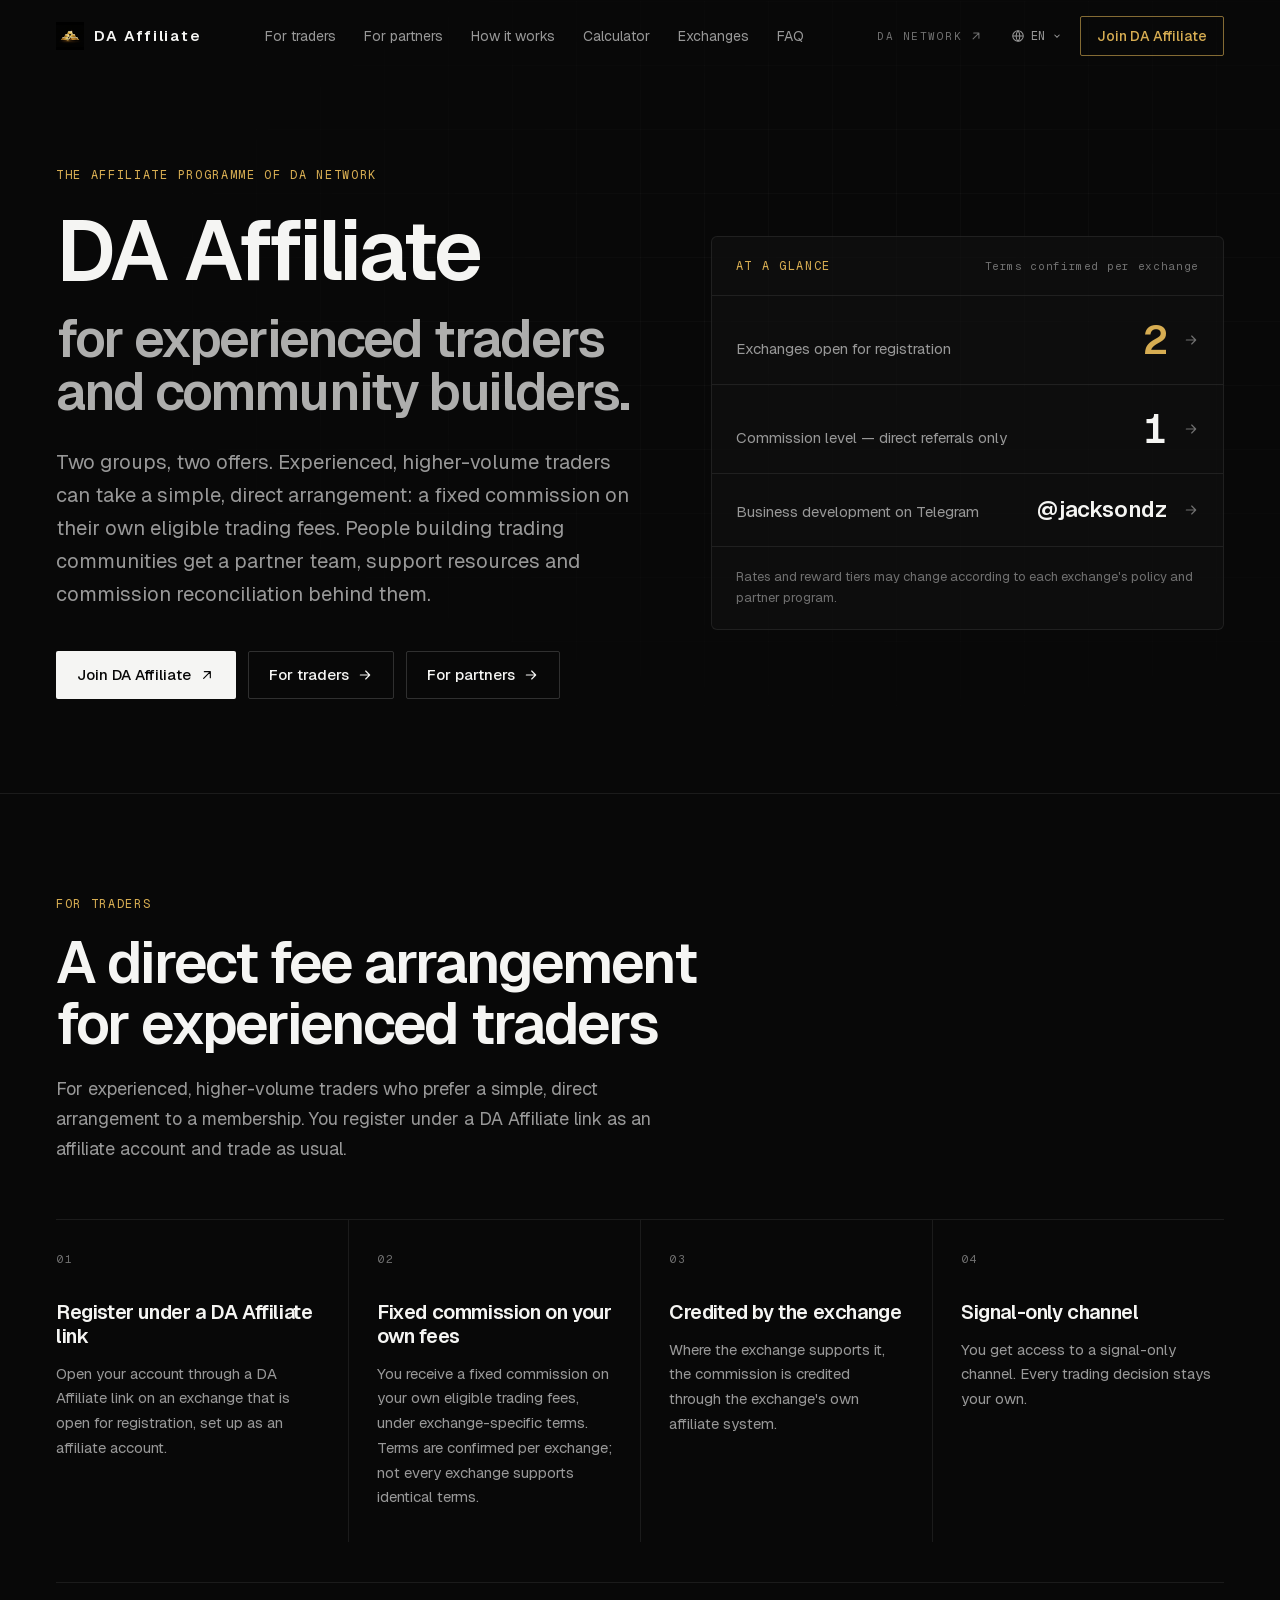
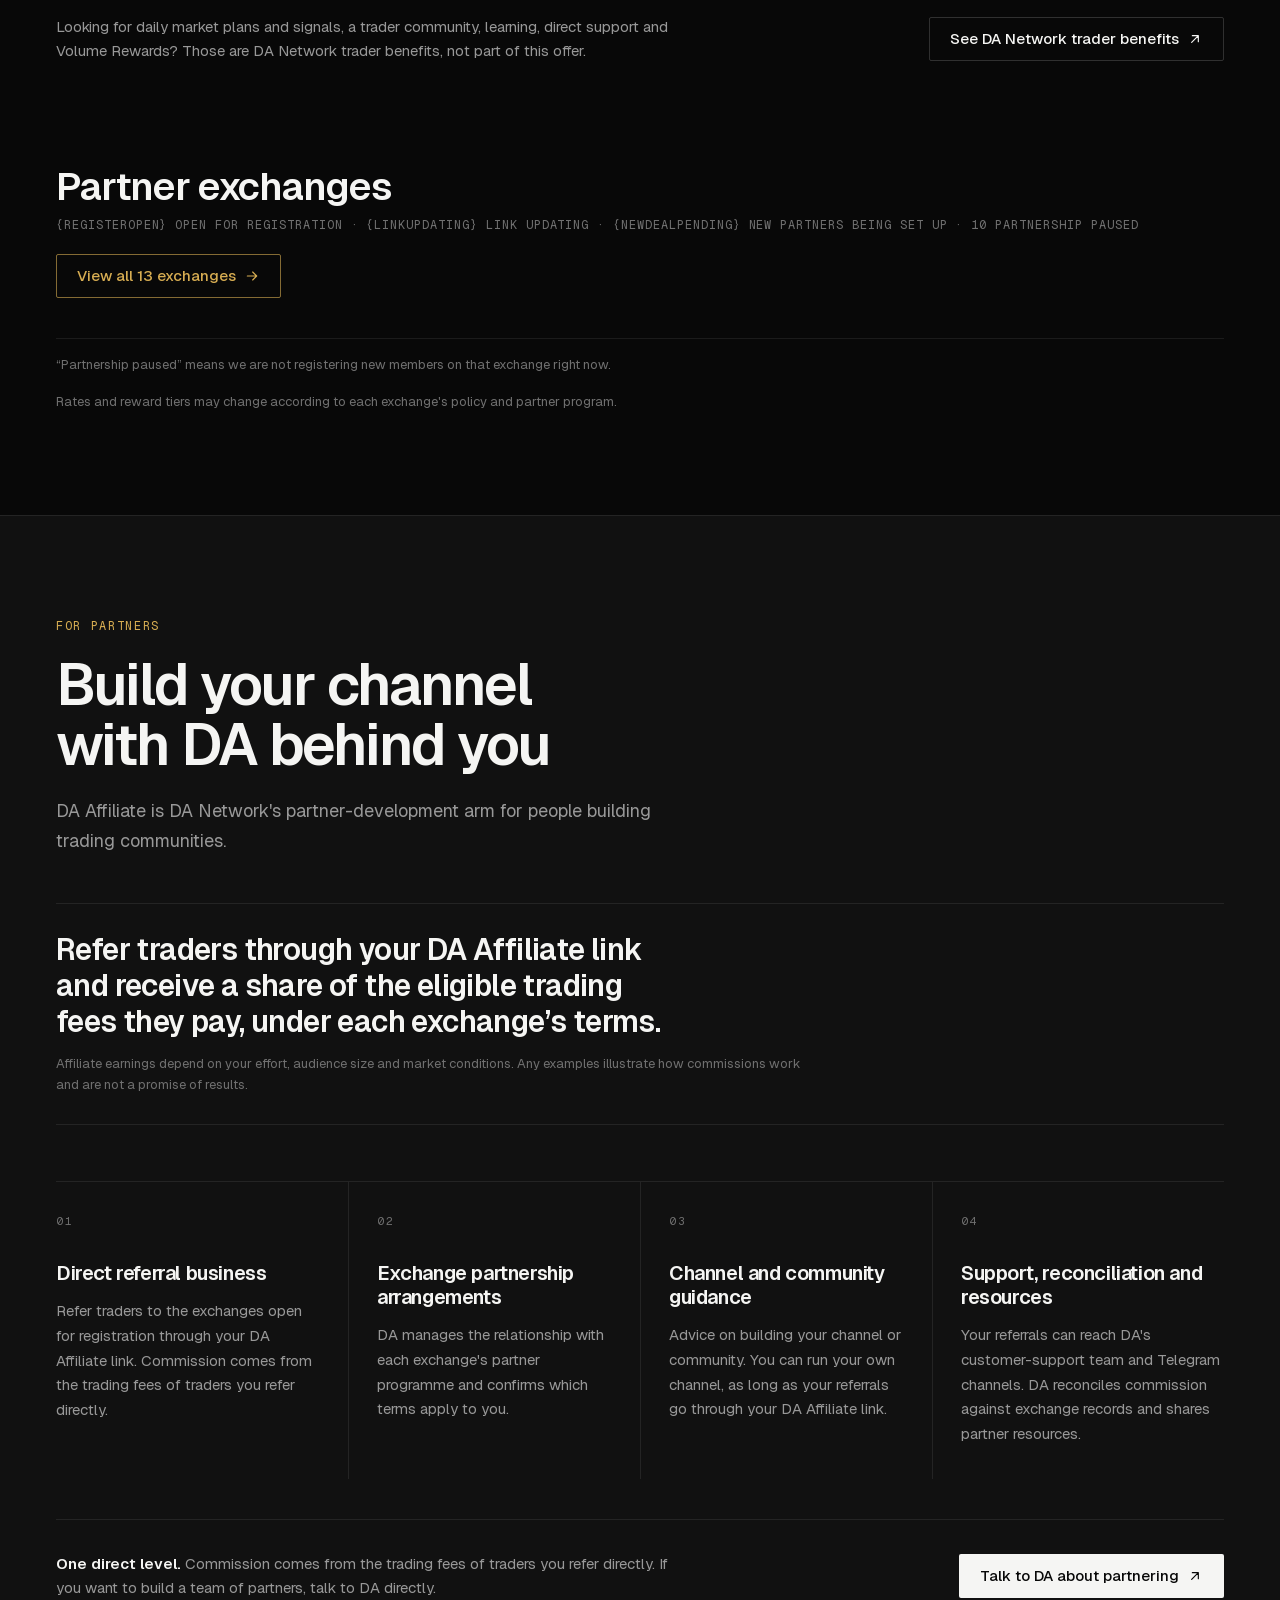
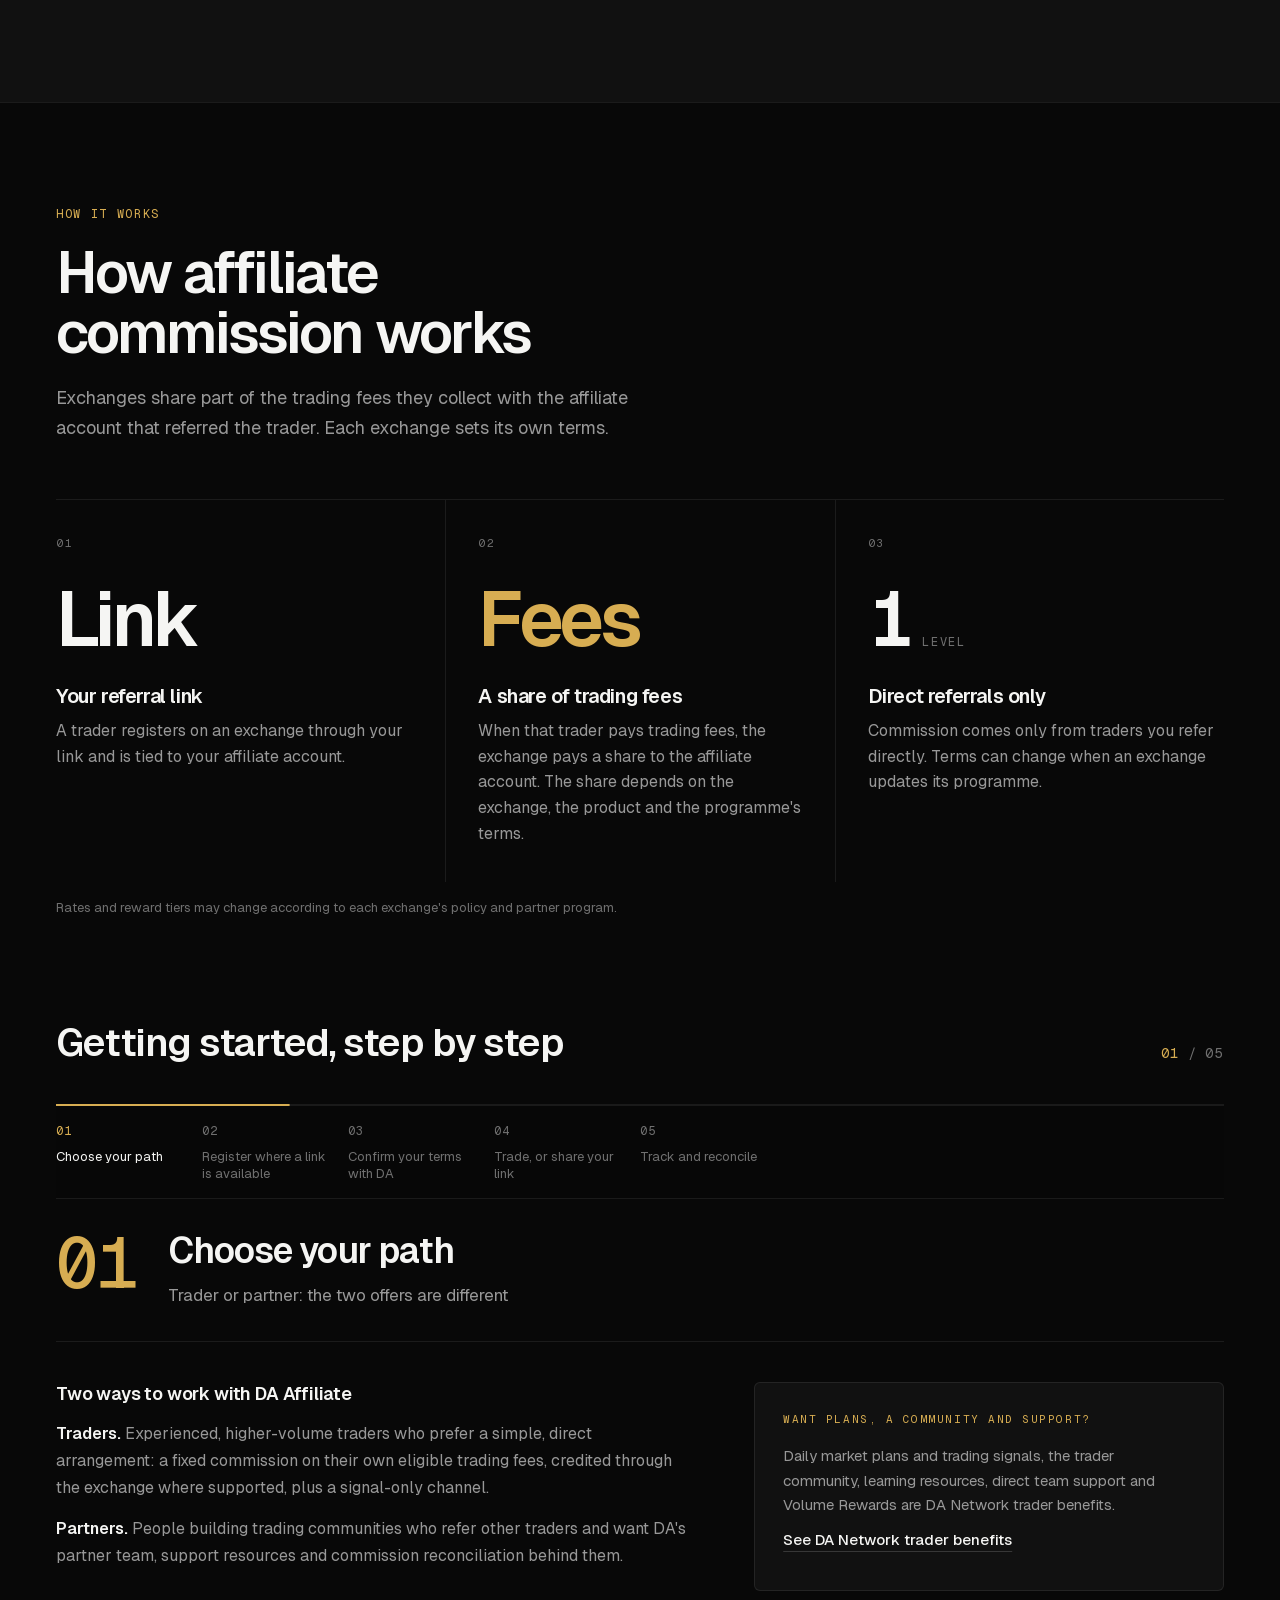
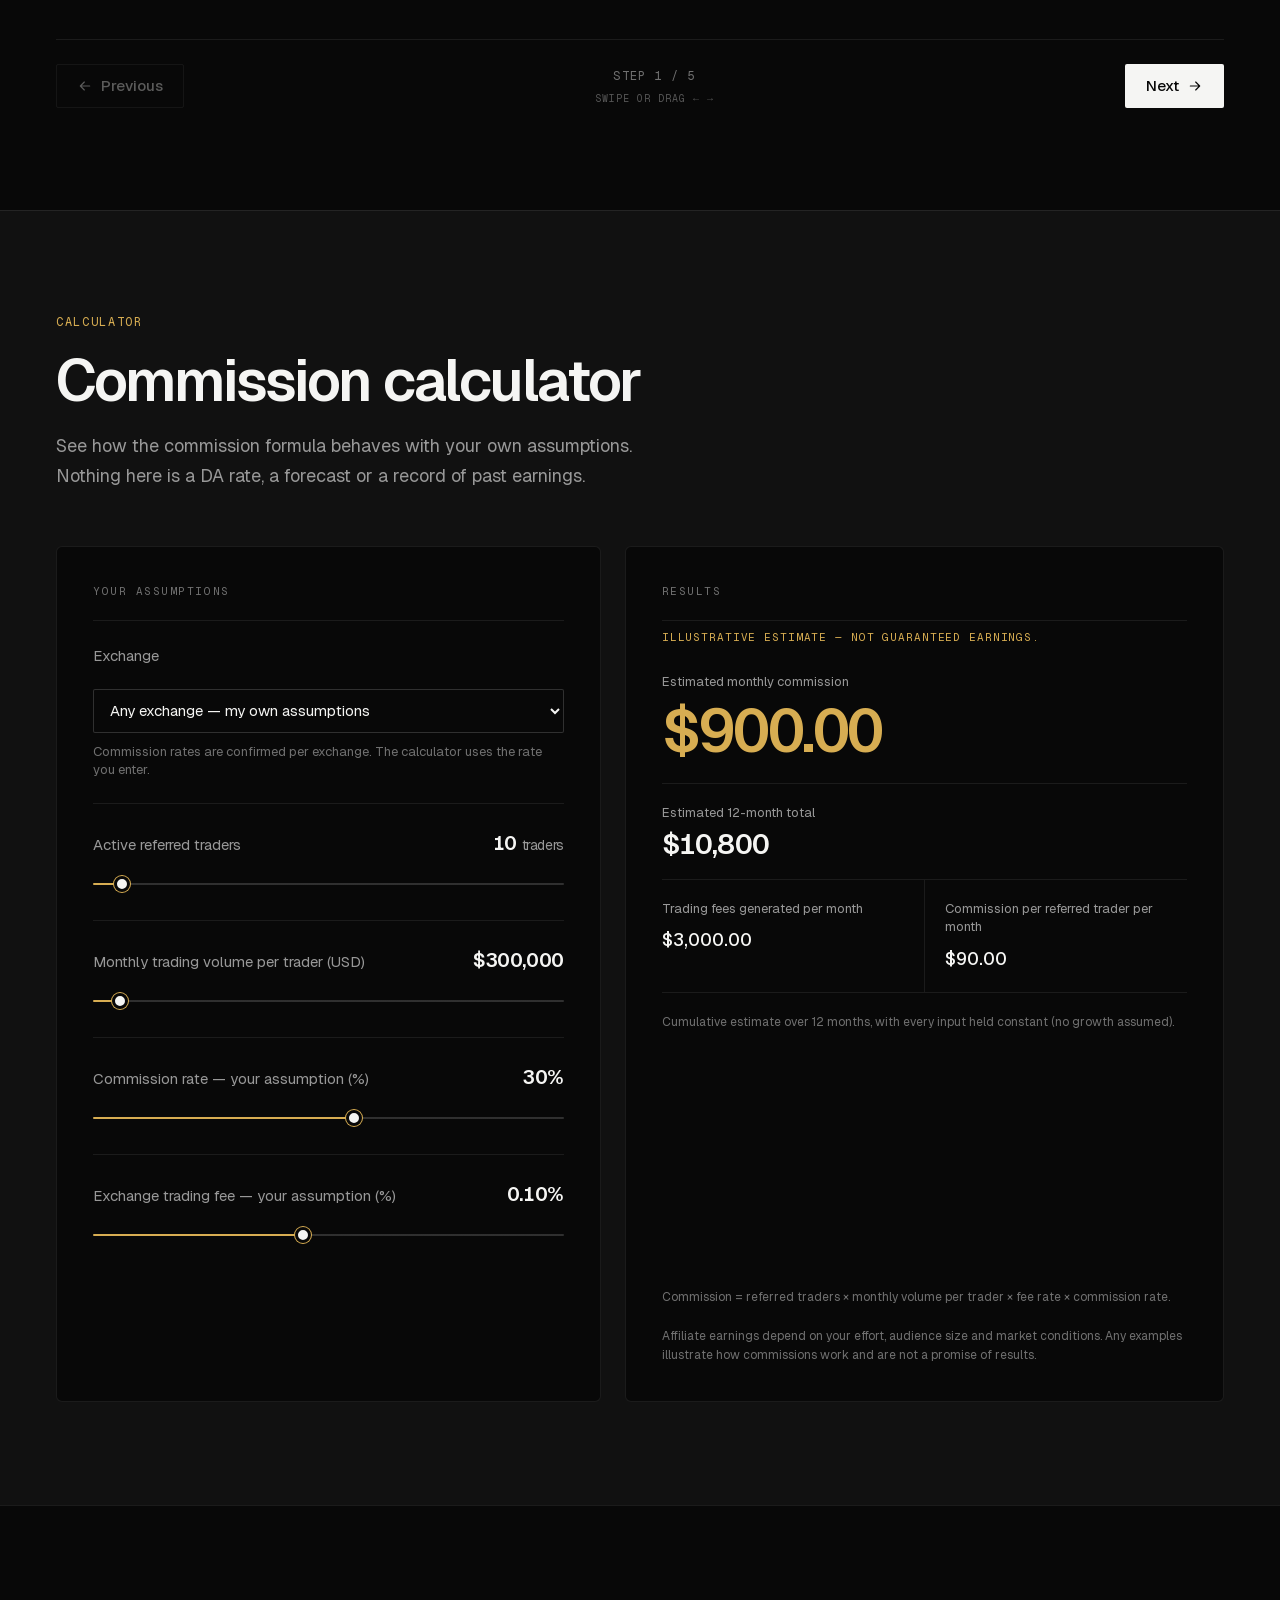
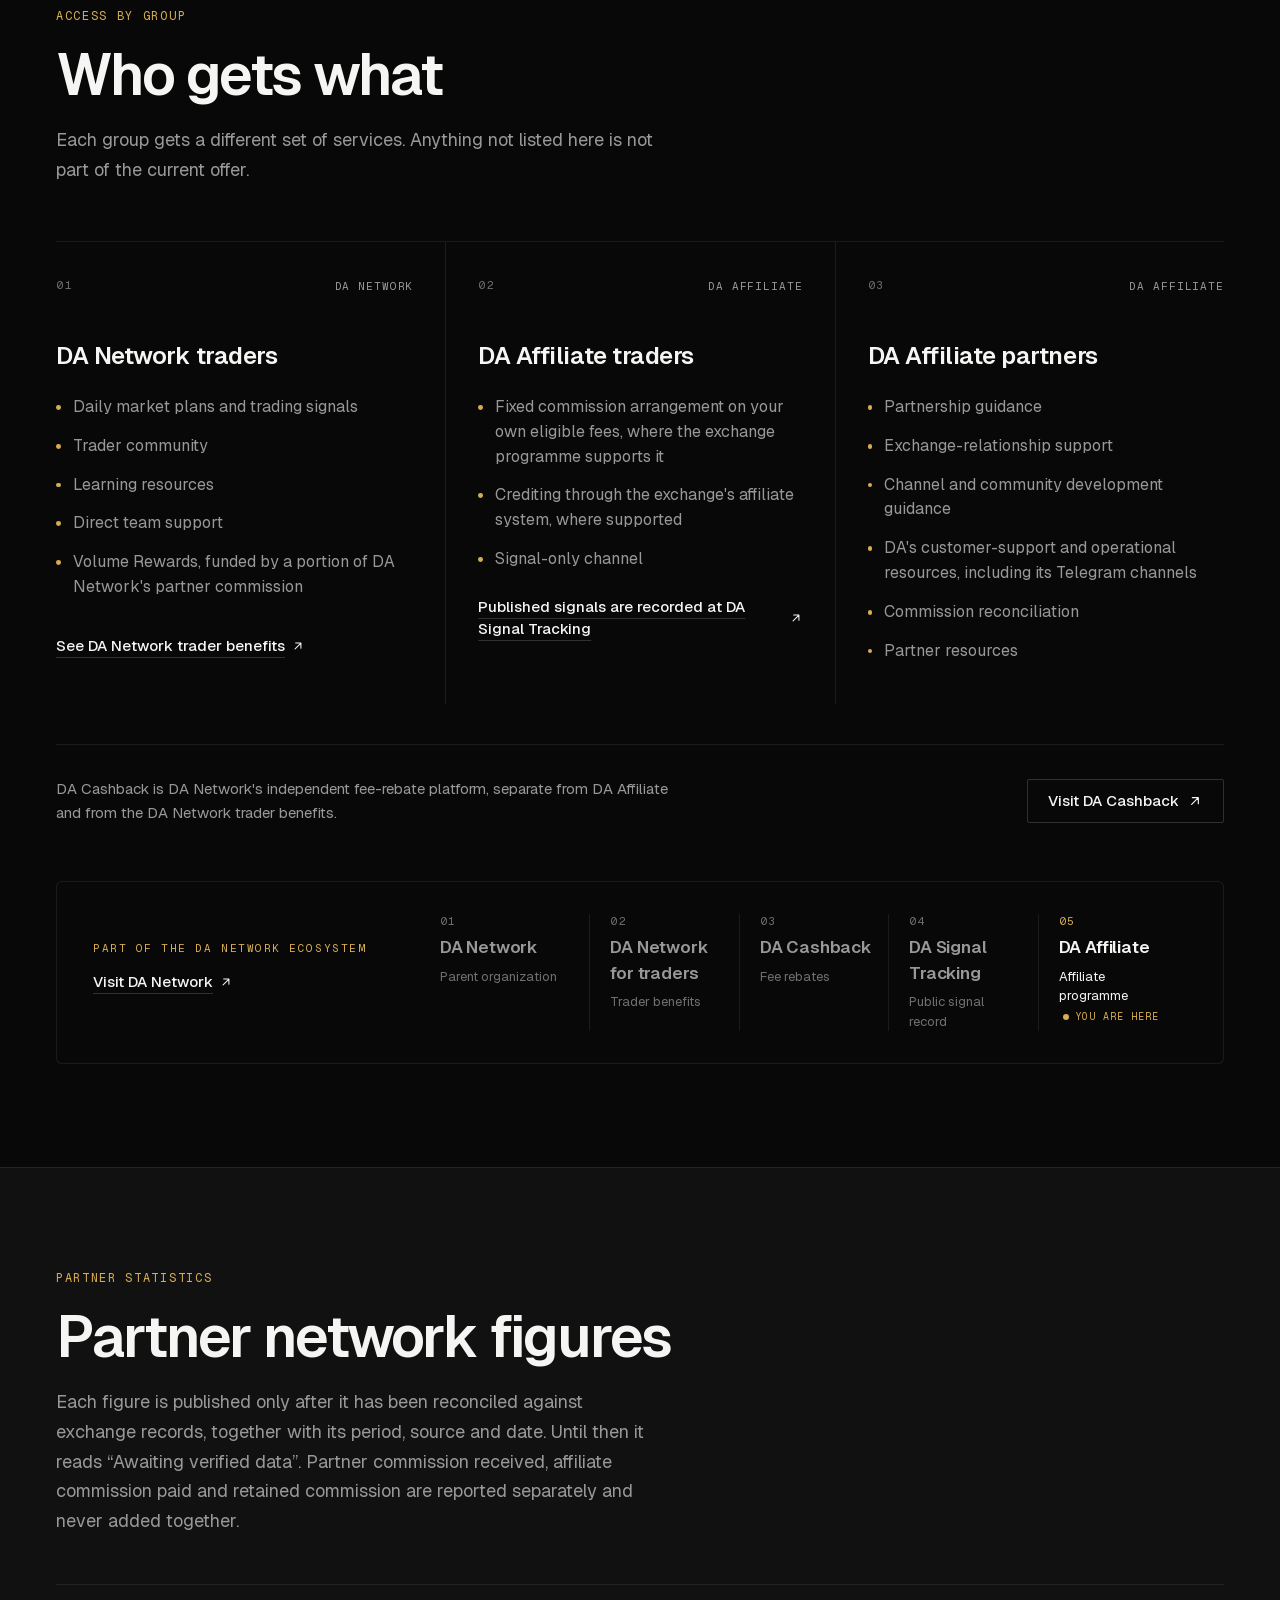
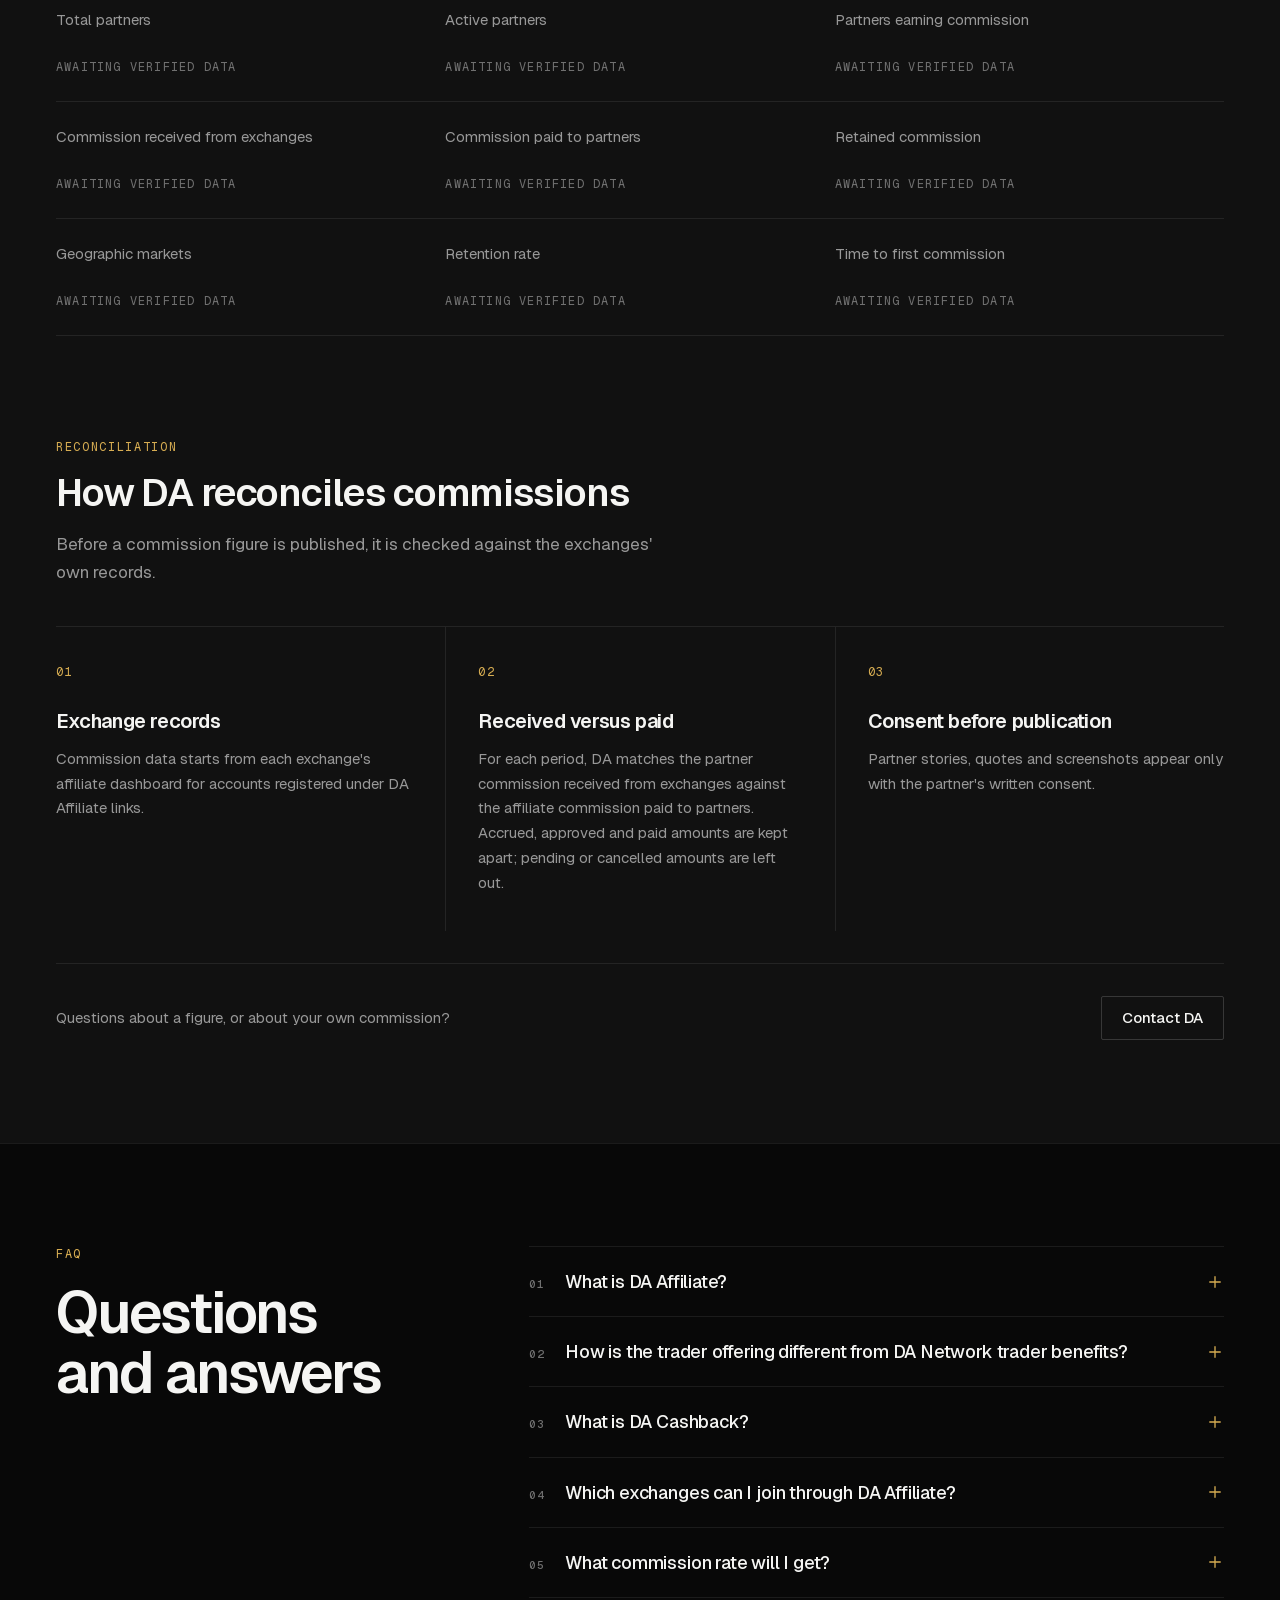
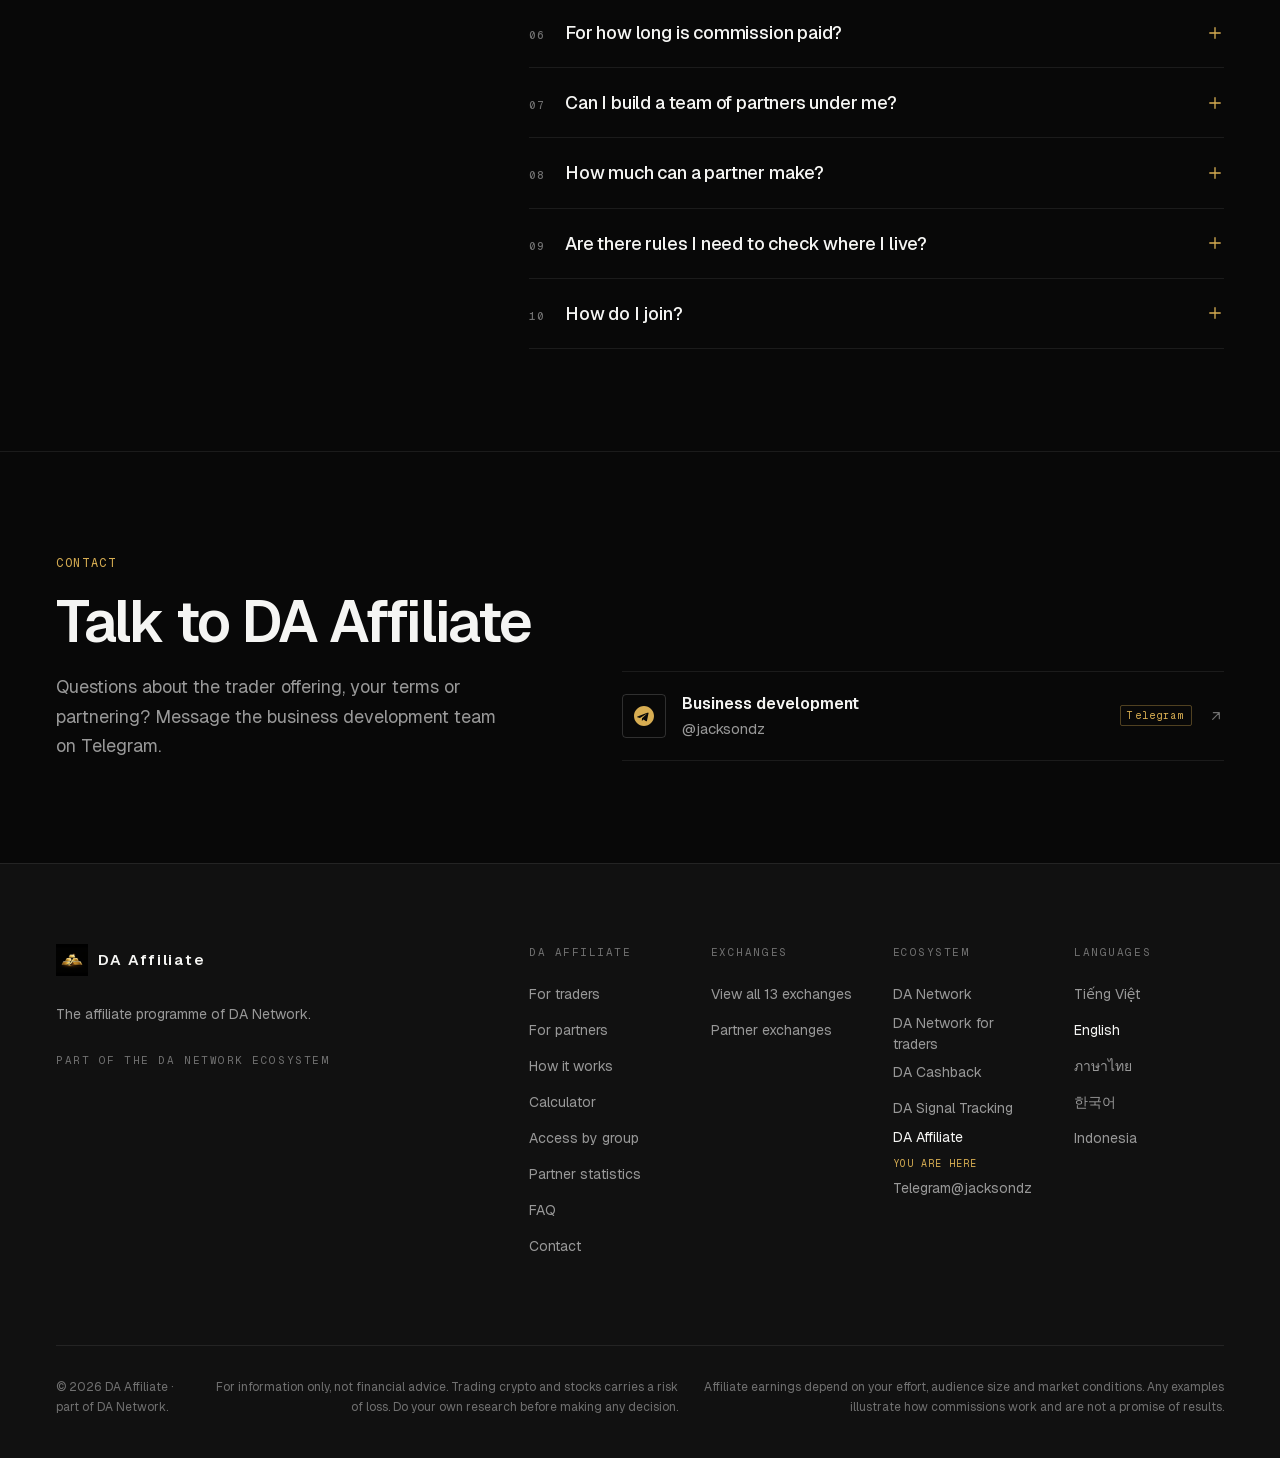
==== commit 2fce5f34: "V3.1 ecosystem copy: DA Network trader benefits, DA Cashback as fee rebates Index renderers move to " ====
--- a/index.html
+++ b/index.html
@@ -5,6 +5,19 @@
   <meta name="viewport" content="width=device-width, initial-scale=1.0" />
   <title>DA Affiliate — the affiliate programme of DA Network</title>
   <meta name="description" content="DA Affiliate is the affiliate programme of DA Network: a fixed commission arrangement for experienced, higher-volume traders, and partner development for people building trading communities." />
+  <!-- SEO: canonical = current live domain (see data/config.js site.current; migration plan in docs/DOMAIN-MIGRATION.md) -->
+  <link rel="canonical" href="https://crypto.danetwork.asia/" />
+  <meta property="og:type" content="website" />
+  <meta property="og:site_name" content="DA Affiliate" />
+  <meta property="og:url" content="https://crypto.danetwork.asia/" />
+  <meta property="og:title" content="DA Affiliate — the affiliate programme of DA Network" />
+  <meta property="og:description" content="A fixed commission arrangement for experienced, higher-volume traders, and partner development for people building trading communities." />
+  <meta property="og:image" content="https://crypto.danetwork.asia/icon-512x512.png" />
+  <meta property="og:locale" content="en_US" />
+  <meta name="twitter:card" content="summary" />
+  <meta name="twitter:title" content="DA Affiliate — the affiliate programme of DA Network" />
+  <meta name="twitter:description" content="A fixed commission arrangement for experienced, higher-volume traders, and partner development for people building trading communities." />
+  <meta name="twitter:image" content="https://crypto.danetwork.asia/icon-512x512.png" />
   <style>html.i18n-pending body{visibility:hidden}</style>
   <script>document.documentElement.classList.add('i18n-pending');setTimeout(function(){document.documentElement.classList.remove('i18n-pending')},1500);</script>
 
@@ -33,7 +46,7 @@
 <!-- ═══════════════════════════════════════ HEADER ═══════════════════════════════════════ -->
 <header class="site-header">
   <div class="container header-inner">
-    <a href="#" class="logo" aria-label="DA Affiliate home">
+    <a href="#top" class="logo" aria-label="DA Affiliate home">
       <img class="logo-mark" src="/icon-192x192.png?v=2" alt="" width="28" height="28" />
       <span class="logo-wordmark">DA Affiliate</span>
     </a>
@@ -133,8 +146,8 @@
       </div>
       <div class="snapshot-grid">
         <a class="snapshot-item snapshot-clickable" href="#exchanges">
-          <span class="snapshot-label" data-i18n="glance.traders">Exchanges open for onboarding</span>
-          <span class="snapshot-value snapshot-value-accent" data-cfg="count.available">3</span>
+          <span class="snapshot-label" data-i18n="glance.traders">Exchanges open for registration</span>
+          <span class="snapshot-value snapshot-value-accent" data-cfg="count.registerOpen">2</span>
           <svg class="icon snapshot-arrow" width="16" height="16" viewBox="0 0 24 24" fill="none" stroke="currentColor" stroke-width="1.75" stroke-linecap="round" stroke-linejoin="round" aria-hidden="true"><path d="M5 12h14M13 6l6 6-6 6"/></svg>
         </a>
         <a class="snapshot-item snapshot-clickable" href="#how-it-works">
@@ -167,7 +180,7 @@
       <div class="dan-intro-card seq" style="--i:0">
         <span class="label">01</span>
         <h4 data-i18n="traders.c1.title">Register under a DA Affiliate link</h4>
-        <p data-i18n="traders.c1.body">Open your account through a DA Affiliate link on one of the exchanges available now, set up as an affiliate account.</p>
+        <p data-i18n="traders.c1.body">Open your account through a DA Affiliate link on an exchange that is open for registration, set up as an affiliate account.</p>
       </div>
       <div class="dan-intro-card seq" style="--i:1">
         <span class="label">02</span>
@@ -187,29 +200,31 @@
     </div>
 
     <div class="verify-cta callout reveal">
-      <span class="verify-cta-text" data-i18n="traders.cashback.text">This is not the DA Cashback membership. The daily plan, member community, learning and support are part of DA Cashback.</span>
-      <a href="https://www.dacashback.asia/" data-link="cashback" target="_blank" rel="noopener noreferrer" class="btn btn-outline">
-        <span data-i18n="traders.cashback.link">See DA Cashback</span>
+      <span class="verify-cta-text" data-i18n="traders.network.text">Looking for daily market plans and signals, a trader community, learning, direct support and Volume Rewards? Those are DA Network trader benefits, not part of this offer.</span>
+      <a href="https://danetwork.asia/en/traders" data-link="networkTraders" target="_blank" rel="noopener noreferrer" class="btn btn-outline">
+        <span data-i18n="traders.network.link">See DA Network trader benefits</span>
         <svg class="icon" width="16" height="16" viewBox="0 0 24 24" fill="none" stroke="currentColor" stroke-width="1.75" stroke-linecap="round" stroke-linejoin="round" aria-hidden="true"><path d="M7 17L17 7M8 7h9v9"/></svg>
         <span class="sr-only" data-ui="newTab">(opens in a new tab)</span>
       </a>
     </div>
 
-    <!-- Exchanges open for onboarding — rendered from data/config.js -->
+    <!-- Partner exchanges — rendered from data/config.js (partnershipStatus 'active') -->
     <div class="comparison-section reveal" id="exchanges">
       <div class="comparison-head">
         <div>
-          <h3 class="steps-title" data-i18n="exch.title">Exchanges open for onboarding</h3>
-          <p class="section-note" data-i18n="exch.count">3 available now · 10 partnership paused</p>
+          <h3 class="steps-title" data-i18n="exch.title">Partner exchanges</h3>
+          <p class="section-note" data-i18n="exch.count">2 open for registration · 1 link updating · 3 new partners being set up · 8 partnership paused</p>
         </div>
         <a href="deals.html" class="btn btn-gold">
-          <span data-i18n="exch.all">View all 13 exchanges</span>
+          <span data-i18n="exch.all">View all 14 exchanges</span>
           <svg class="icon" width="16" height="16" viewBox="0 0 24 24" fill="none" stroke="currentColor" stroke-width="1.75" stroke-linecap="round" stroke-linejoin="round" aria-hidden="true"><path d="M5 12h14M13 6l6 6-6 6"/></svg>
         </a>
       </div>
       <div class="comparison-grid" id="comparisonGrid">
         <!-- populated by renderExchanges() -->
       </div>
+      <p class="note-small" data-requires="linkUpdatingSentence" data-i18n="exch.updatingNote">The registration link for BingX is being updated; the partnership itself is unchanged.</p>
+      <p class="note-small" data-requires="newPartnersSentence" data-i18n="exch.newNote">New partners being set up: OKX, PrimeXBT and Vantage — registration links and terms will be published once confirmed.</p>
       <p class="note-small" data-i18n="exch.pausedNote">“Partnership paused” means we are not registering new members on that exchange right now.</p>
       <p class="note-small" data-disclaimer="RATES">Rates and reward tiers may change according to each exchange's policy and partner program.</p>
     </div>
@@ -227,7 +242,7 @@
     </div>
 
     <div class="lead-statement reveal">
-      <p class="lead-statement-text" data-i18n="partners.lead">Earn recurring commission from every trade your referrals make, even when you’re offline.</p>
+      <p class="lead-statement-text" data-i18n="partners.lead">Refer traders through your DA Affiliate link and receive a share of the eligible trading fees they pay, under each exchange’s terms.</p>
       <p class="note-small" data-disclaimer="AFFILIATE">Affiliate earnings depend on your effort, audience size and market conditions. Any examples illustrate how commissions work and are not a promise of results.</p>
     </div>
 
@@ -235,7 +250,7 @@
       <div class="dan-intro-card seq" style="--i:0">
         <span class="label">01</span>
         <h4 data-i18n="partners.c1.title">Direct referral business</h4>
-        <p data-i18n="partners.c1.body">Refer traders to the exchanges available now through your DA Affiliate link. Commission comes from the trading fees of traders you refer directly.</p>
+        <p data-i18n="partners.c1.body">Refer traders to the exchanges open for registration through your DA Affiliate link. Commission comes from the trading fees of traders you refer directly.</p>
       </div>
       <div class="dan-intro-card seq" style="--i:1">
         <span class="label">02</span>
@@ -419,6 +434,28 @@
       <article class="dq-card seq" style="--i:0">
         <div class="dq-card-top">
           <span class="label">01</span>
+          <span class="dq-badge">DA Network</span>
+        </div>
+        <div class="dq-card-content dq-dash-content">
+          <h3 data-i18n="benefits.net.title">DA Network traders</h3>
+          <ul class="dq-dash-list">
+            <li><span class="dq-dash-check" aria-hidden="true"></span><span data-i18n="benefits.net.i1">Daily market plans and trading signals</span></li>
+            <li><span class="dq-dash-check" aria-hidden="true"></span><span data-i18n="benefits.net.i2">Trader community</span></li>
+            <li><span class="dq-dash-check" aria-hidden="true"></span><span data-i18n="benefits.net.i3">Learning resources</span></li>
+            <li><span class="dq-dash-check" aria-hidden="true"></span><span data-i18n="benefits.net.i4">Direct team support</span></li>
+            <li><span class="dq-dash-check" aria-hidden="true"></span><span data-i18n="benefits.net.i5">Volume Rewards, funded by a portion of DA Network's partner commission</span></li>
+          </ul>
+          <a href="https://danetwork.asia/en/traders" data-link="networkTraders" target="_blank" rel="noopener noreferrer" class="text-link">
+            <span data-i18n="benefits.net.link">See DA Network trader benefits</span>
+            <svg class="icon" width="14" height="14" viewBox="0 0 24 24" fill="none" stroke="currentColor" stroke-width="1.75" stroke-linecap="round" stroke-linejoin="round" aria-hidden="true"><path d="M7 17L17 7M8 7h9v9"/></svg>
+            <span class="sr-only" data-ui="newTab">(opens in a new tab)</span>
+          </a>
+        </div>
+      </article>
+
+      <article class="dq-card seq" style="--i:1">
+        <div class="dq-card-top">
+          <span class="label">02</span>
           <span class="dq-badge">DA Affiliate</span>
         </div>
         <div class="dq-card-content dq-dash-content">
@@ -436,28 +473,6 @@
         </div>
       </article>
 
-      <article class="dq-card seq" style="--i:1">
-        <div class="dq-card-top">
-          <span class="label">02</span>
-          <span class="dq-badge">DA Cashback</span>
-        </div>
-        <div class="dq-card-content dq-dash-content">
-          <h3 data-i18n="benefits.cb.title">DA Cashback members</h3>
-          <ul class="dq-dash-list">
-            <li><span class="dq-dash-check" aria-hidden="true"></span><span data-i18n="benefits.cb.i1">Fee rewards at volume milestones</span></li>
-            <li><span class="dq-dash-check" aria-hidden="true"></span><span data-i18n="benefits.cb.i2">Daily plan</span></li>
-            <li><span class="dq-dash-check" aria-hidden="true"></span><span data-i18n="benefits.cb.i3">Member community</span></li>
-            <li><span class="dq-dash-check" aria-hidden="true"></span><span data-i18n="benefits.cb.i4">Learning</span></li>
-            <li><span class="dq-dash-check" aria-hidden="true"></span><span data-i18n="benefits.cb.i5">Support</span></li>
-          </ul>
-          <a href="https://www.dacashback.asia/" data-link="cashback" target="_blank" rel="noopener noreferrer" class="text-link">
-            <span data-i18n="benefits.cb.link">Go to DA Cashback</span>
-            <svg class="icon" width="14" height="14" viewBox="0 0 24 24" fill="none" stroke="currentColor" stroke-width="1.75" stroke-linecap="round" stroke-linejoin="round" aria-hidden="true"><path d="M7 17L17 7M8 7h9v9"/></svg>
-            <span class="sr-only" data-ui="newTab">(opens in a new tab)</span>
-          </a>
-        </div>
-      </article>
-
       <article class="dq-card seq" style="--i:2">
         <div class="dq-card-top">
           <span class="label">03</span>
@@ -477,6 +492,16 @@
       </article>
     </div><!-- /dq-grid -->
 
+    <!-- DA Cashback: independent fee-rebate platform (not the trader membership) -->
+    <div class="verify-cta callout reveal">
+      <span class="verify-cta-text" data-i18n="benefits.cashback">DA Cashback is DA Network's independent fee-rebate platform, separate from DA Affiliate and from the DA Network trader benefits.</span>
+      <a href="https://www.dacashback.asia/" data-link="cashback" target="_blank" rel="noopener noreferrer" class="btn btn-outline">
+        <span data-i18n="benefits.cashbackLink">Visit DA Cashback</span>
+        <svg class="icon" width="16" height="16" viewBox="0 0 24 24" fill="none" stroke="currentColor" stroke-width="1.75" stroke-linecap="round" stroke-linejoin="round" aria-hidden="true"><path d="M7 17L17 7M8 7h9v9"/></svg>
+        <span class="sr-only" data-ui="newTab">(opens in a new tab)</span>
+      </a>
+    </div>
+
     <!-- Optional perks: rendered only for perks with enabled:true in data/config.js -->
     <div class="dq-grid perks-grid reveal" id="perksGrid" hidden></div>
 
@@ -491,10 +516,11 @@
         </a>
       </div>
       <ol class="eco-stages">
-        <li class="eco-stage"><span class="label">01</span><span class="eco-stage-name" data-ui="eco.learn">Learn</span><span class="eco-brand">DA Network</span></li>
-        <li class="eco-stage"><span class="label">02</span><span class="eco-stage-name" data-ui="eco.trade">Trade</span><span class="eco-brand">DA Scalping</span></li>
-        <li class="eco-stage"><span class="label">03</span><span class="eco-stage-name" data-ui="eco.save">Save</span><span class="eco-brand">DA Cashback</span></li>
-        <li class="eco-stage is-current" aria-current="true"><span class="label">04</span><span class="eco-stage-name" data-ui="eco.earn">Earn</span><span class="eco-brand">DA Affiliate <span class="eco-here" data-ui="eco.current">You are here</span></span></li>
+        <li class="eco-stage"><span class="label">01</span><a class="eco-stage-name" href="https://danetwork.asia/en" data-link="network" target="_blank" rel="noopener noreferrer">DA Network</a><span class="eco-brand" data-ui="eco.network">Parent organization</span></li>
+        <li class="eco-stage"><span class="label">02</span><a class="eco-stage-name" href="https://danetwork.asia/en/traders" data-link="networkTraders" target="_blank" rel="noopener noreferrer">DA Network for traders</a><span class="eco-brand" data-ui="eco.traders">Trader benefits</span></li>
+        <li class="eco-stage"><span class="label">03</span><a class="eco-stage-name" href="https://www.dacashback.asia/" data-link="cashback" target="_blank" rel="noopener noreferrer">DA Cashback</a><span class="eco-brand" data-ui="eco.cashback">Fee rebates</span></li>
+        <li class="eco-stage"><span class="label">04</span><a class="eco-stage-name" href="https://signal.danetwork.asia/" data-link="signalTracking" target="_blank" rel="noopener noreferrer">DA Signal Tracking</a><span class="eco-brand" data-ui="eco.signal">Public signal record</span></li>
+        <li class="eco-stage is-current" aria-current="true"><span class="label">05</span><span class="eco-stage-name">DA Affiliate</span><span class="eco-brand"><span data-ui="eco.affiliate">Affiliate programme</span> <span class="eco-here" data-ui="eco.current">You are here</span></span></li>
       </ol>
     </div>
   </div>
@@ -506,7 +532,7 @@
     <div class="section-header reveal">
       <p class="section-tag" data-i18n="stats.tag">Partner statistics</p>
       <h2 class="section-title" id="statsTitle" data-i18n="stats.title">Partner network figures</h2>
-      <p class="section-sub" data-i18n="stats.sub">Each figure is published only after it has been reconciled against exchange records, together with its period, source and date. Until then it reads “Awaiting verified data”.</p>
+      <p class="section-sub" data-i18n="stats.sub">Each figure is published only after it has been reconciled against exchange records, together with its period, source and date. Until then it reads “Awaiting verified data”. Partner commission received, affiliate commission paid and retained commission are reported separately and never added together.</p>
     </div>
 
     <!-- Rendered from DA_CONFIG.partnerMetrics; values appear only when publishable -->
@@ -548,7 +574,7 @@
         <li class="verify-step seq" style="--i:1">
           <span class="verify-step-num">02</span>
           <h4 data-i18n="rec.s2.title">Received versus paid</h4>
-          <p data-i18n="rec.s2.body">For each period, DA matches commission received from exchanges against commission paid to partners. Pending or cancelled amounts are left out.</p>
+          <p data-i18n="rec.s2.body">For each period, DA matches the partner commission received from exchanges against the affiliate commission paid to partners. Accrued, approved and paid amounts are kept apart; pending or cancelled amounts are left out.</p>
         </li>
         <li class="verify-step seq" style="--i:2">
           <span class="verify-step-num">03</span>
@@ -648,7 +674,7 @@
   <div class="container">
     <div class="footer-inner">
       <div class="footer-brand">
-        <a href="#" class="logo" aria-label="DA Affiliate home">
+        <a href="#top" class="logo" aria-label="DA Affiliate home">
           <img class="logo-mark" src="/icon-192x192.png?v=2" alt="" width="32" height="32" loading="lazy" />
           <span class="logo-wordmark">DA Affiliate</span>
         </a>
@@ -671,14 +697,16 @@
         </nav>
         <nav class="footer-links" aria-labelledby="fExchanges">
           <h4 id="fExchanges"><span data-i18n="nav.exchanges">Exchanges</span></h4>
-          <a href="deals.html" data-i18n="exch.all">View all 13 exchanges</a>
-          <a href="#exchanges" data-i18n="exch.title">Exchanges open for onboarding</a>
+          <a href="deals.html" data-i18n="exch.all">View all 14 exchanges</a>
+          <a href="#exchanges" data-i18n="exch.title">Partner exchanges</a>
         </nav>
         <nav class="footer-links" aria-labelledby="fEco">
           <h4 id="fEco"><span data-ui="footer.eco">Ecosystem</span></h4>
           <a href="https://danetwork.asia/en" data-link="network" target="_blank" rel="noopener noreferrer">DA Network</a>
+          <a href="https://danetwork.asia/en/traders" data-link="networkTraders" target="_blank" rel="noopener noreferrer"><span data-i18n="footer.networkTraders">DA Network for traders</span></a>
           <a href="https://www.dacashback.asia/" data-link="cashback" target="_blank" rel="noopener noreferrer">DA Cashback</a>
           <a href="https://signal.danetwork.asia/" data-link="signalTracking" target="_blank" rel="noopener noreferrer">DA Signal Tracking</a>
+          <span class="footer-current" aria-current="page">DA Affiliate <span data-ui="eco.current">You are here</span></span>
           <a href="https://t.me/jacksondz" data-link="telegramContact" target="_blank" rel="noopener noreferrer">Telegram <span data-cfg="telegram.handle">@jacksondz</span></a>
         </nav>
         <div class="footer-links" role="group" aria-labelledby="fLang">
--- a/style.css
+++ b/style.css
@@ -1112,12 +1112,15 @@
 .eco-intro .label { color: var(--color-gold); }
 .eco-intro .text-link { margin-top: 0.25rem; }
 .eco-stages { display: grid; grid-template-columns: repeat(2, minmax(0, 1fr)); gap: 1.25rem 0; }
-@media (min-width: 640px) { .eco-stages { grid-template-columns: repeat(4, minmax(0, 1fr)); } }
+@media (min-width: 640px) { .eco-stages { grid-template-columns: repeat(3, minmax(0, 1fr)); } }
+@media (min-width: 1280px) { .eco-stages { grid-template-columns: repeat(5, minmax(0, 1fr)); } }
 .eco-stage { display: flex; flex-direction: column; gap: 0.375rem; padding-inline: 0 1rem; }
-@media (min-width: 640px) {
+@media (min-width: 1280px) {
   .eco-stage + .eco-stage { padding-left: 1.25rem; border-left: 1px solid var(--color-line); }
 }
 .eco-stage-name { font-size: 1.0625rem; font-weight: 600; letter-spacing: -0.01em; color: var(--color-muted); }
+a.eco-stage-name { transition: color var(--dur-fast); }
+a.eco-stage-name:hover { color: var(--color-fg); }
 .eco-brand { font-size: 0.8125rem; color: var(--color-faint); }
 .eco-stage.is-current .label { color: var(--color-gold); }
 .eco-stage.is-current .eco-stage-name { color: var(--color-fg); }
@@ -1598,6 +1601,11 @@
 .footer-links a:hover,
 .lang-opt-footer:hover,
 .lang-opt-footer[aria-current="true"] { color: var(--color-fg); }
+.footer-current {
+  display: inline-flex; align-items: center; flex-wrap: wrap; gap: 0.5rem; min-height: 2.25rem;
+  font-size: 0.875rem; color: var(--color-fg);
+}
+.footer-current [data-ui] { font-family: var(--font-mono); font-size: 0.625rem; letter-spacing: 0.1em; text-transform: uppercase; color: var(--color-gold); }
 .footer-bottom {
   display: flex; flex-direction: column; gap: 1rem;
   margin-top: 5rem; padding-top: 2rem;
@@ -1681,7 +1689,14 @@
   border: 1px solid var(--color-line-strong); border-radius: var(--radius-sm);
   font-family: var(--font-mono); font-size: 0.625rem; letter-spacing: 0.1em; text-transform: uppercase; color: var(--color-muted);
 }
-.status-pill.status-available { border-color: var(--color-gold-line); color: var(--color-gold); }
+.status-pill.status-active { border-color: var(--color-gold-line); color: var(--color-gold); }
+.status-pill.status-new_deal_pending { border-style: dashed; }
+/* Link state shown in place of a Register button (never a '#' link) */
+.link-state {
+  align-self: flex-start; margin-top: 1.5rem;
+  font-family: var(--font-mono); font-size: 0.6875rem; letter-spacing: 0.08em; text-transform: uppercase; color: var(--color-faint);
+}
+[data-requires][hidden] { display: none; }
 .compare-cta { align-self: flex-start; margin-top: 1.5rem; }
 
 /* Calculator */
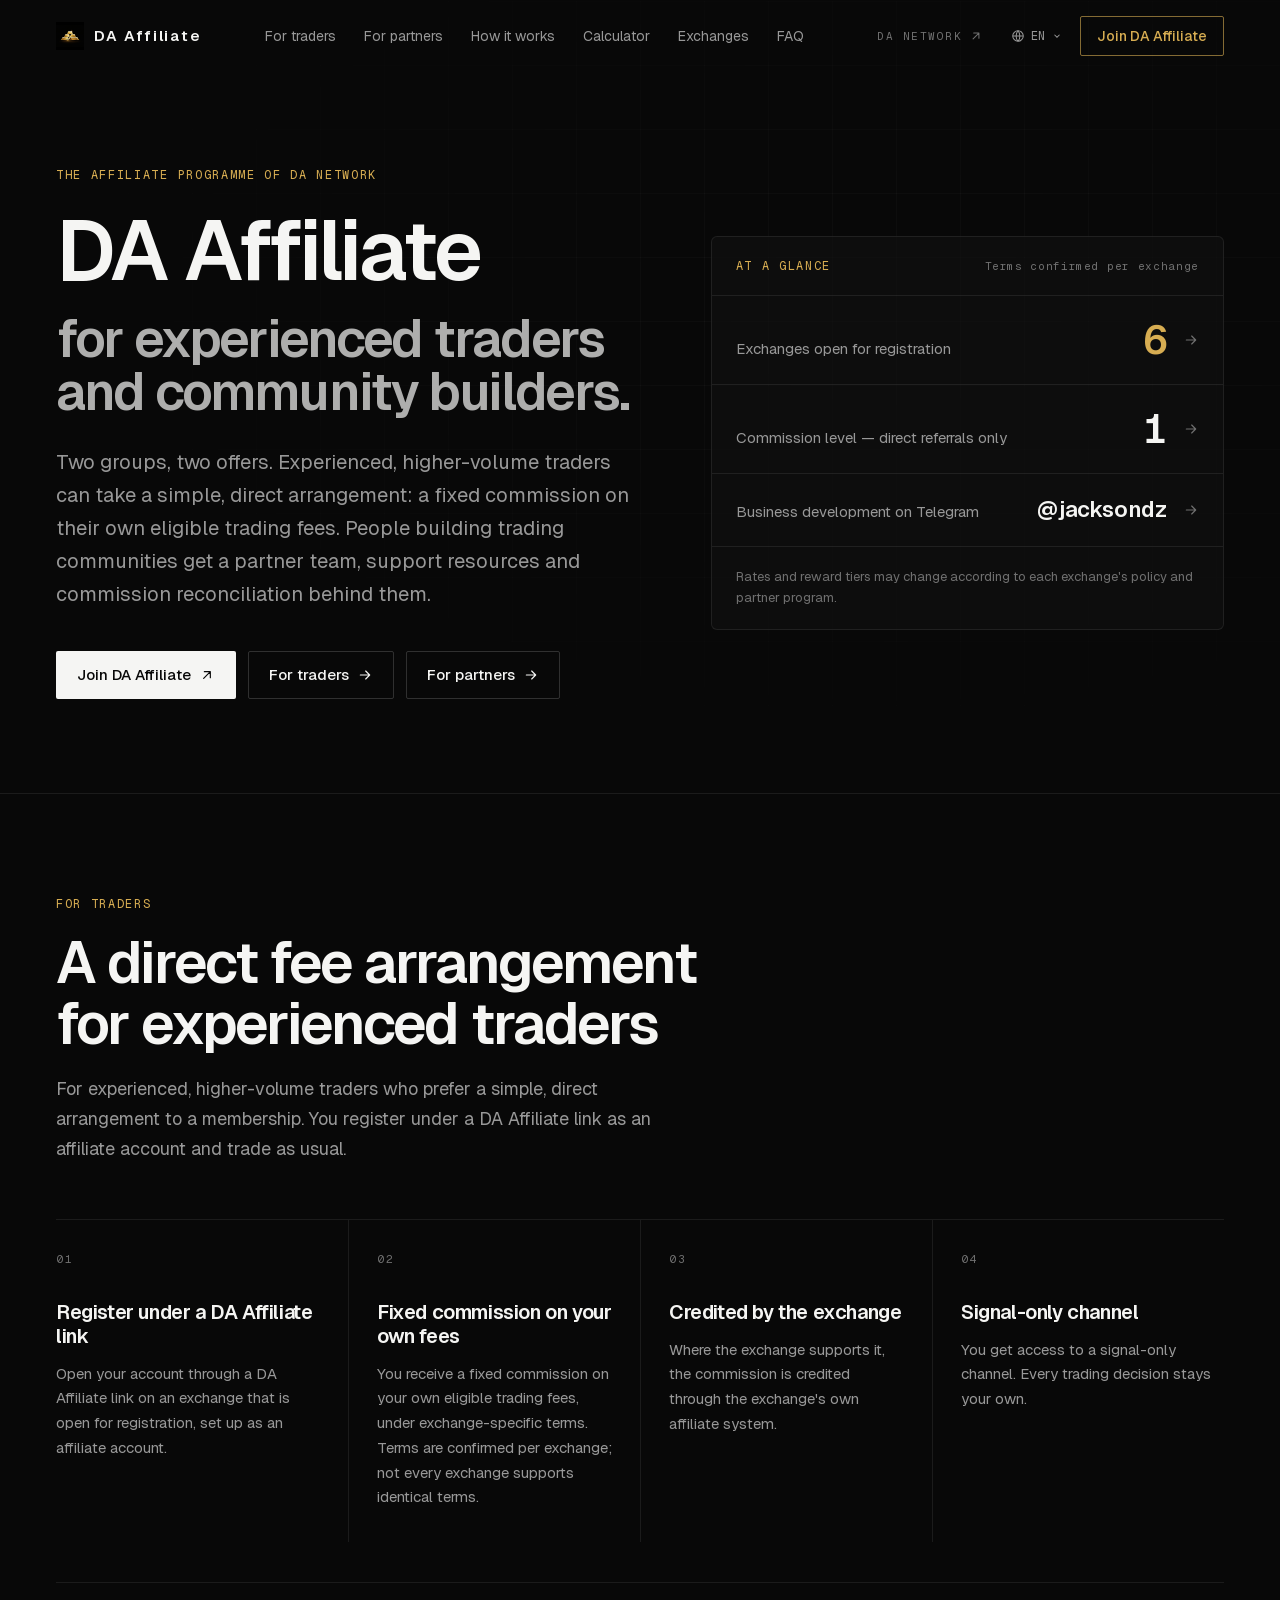
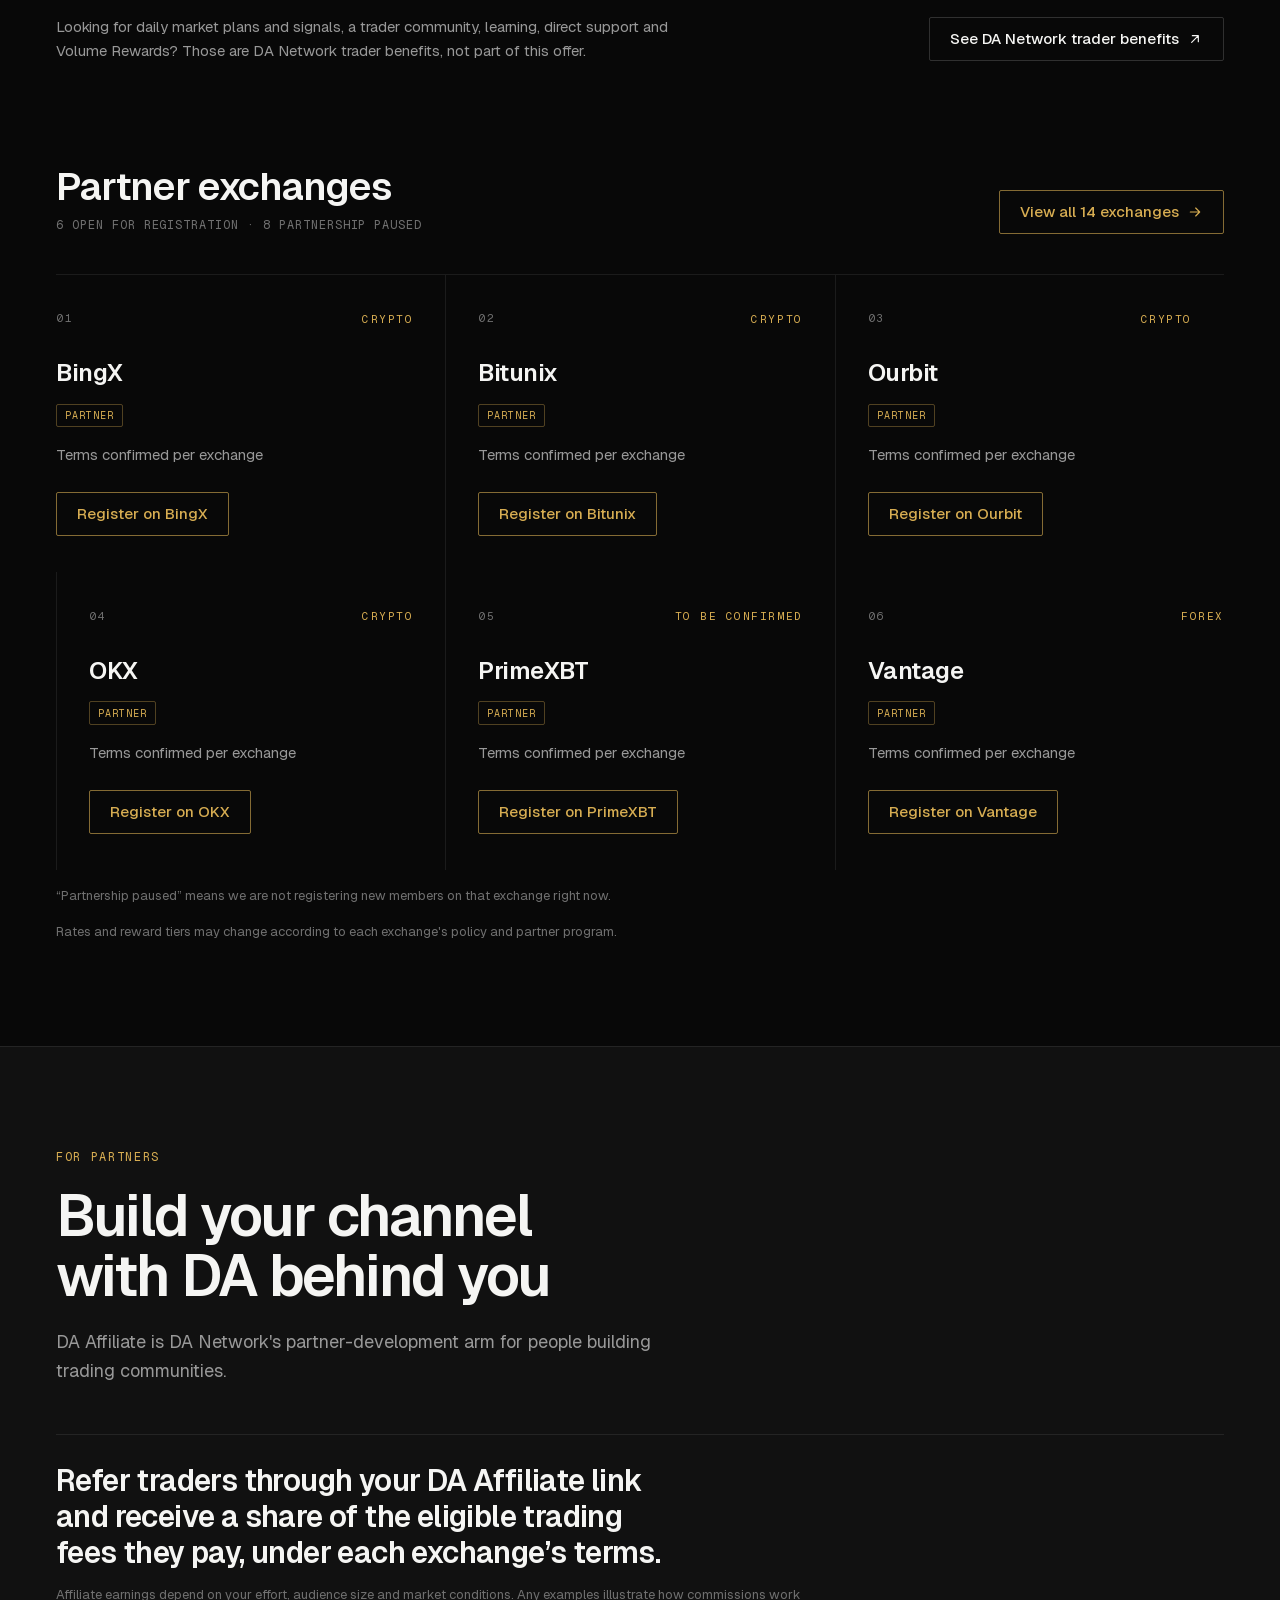
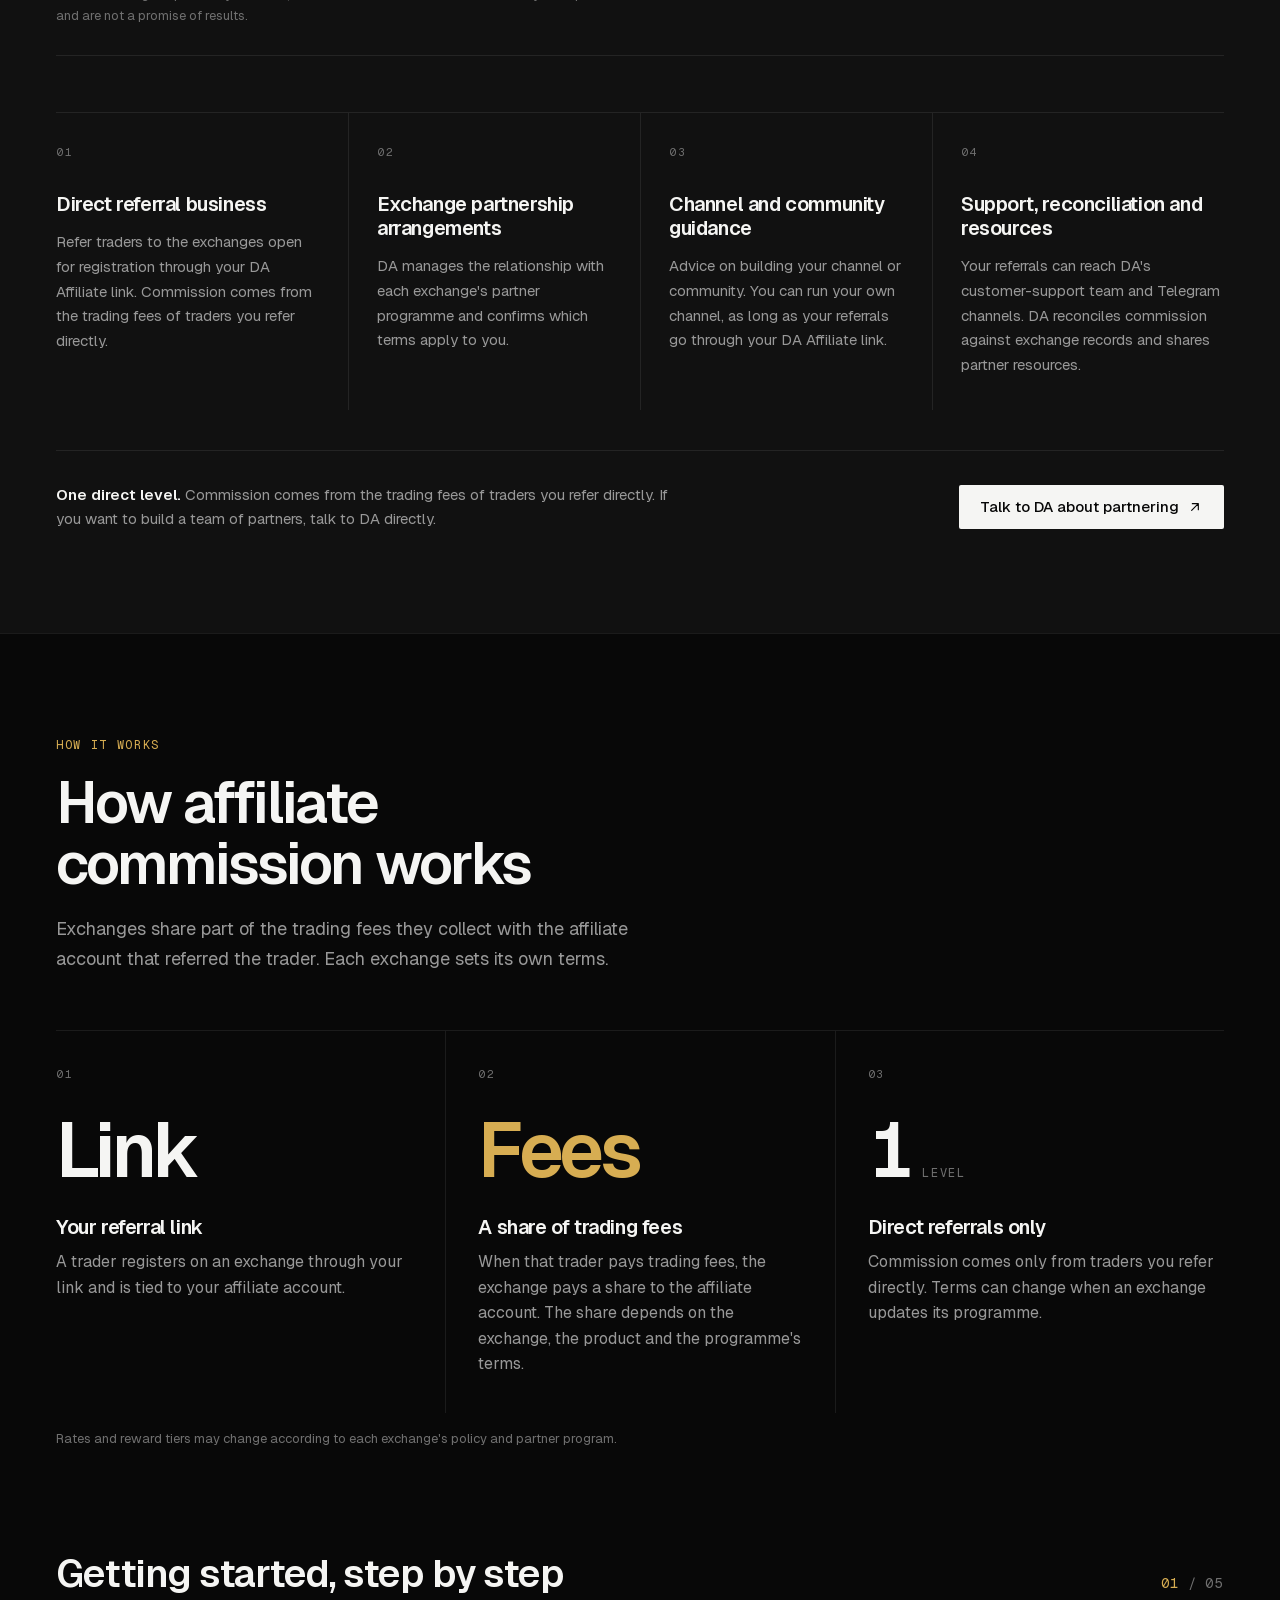
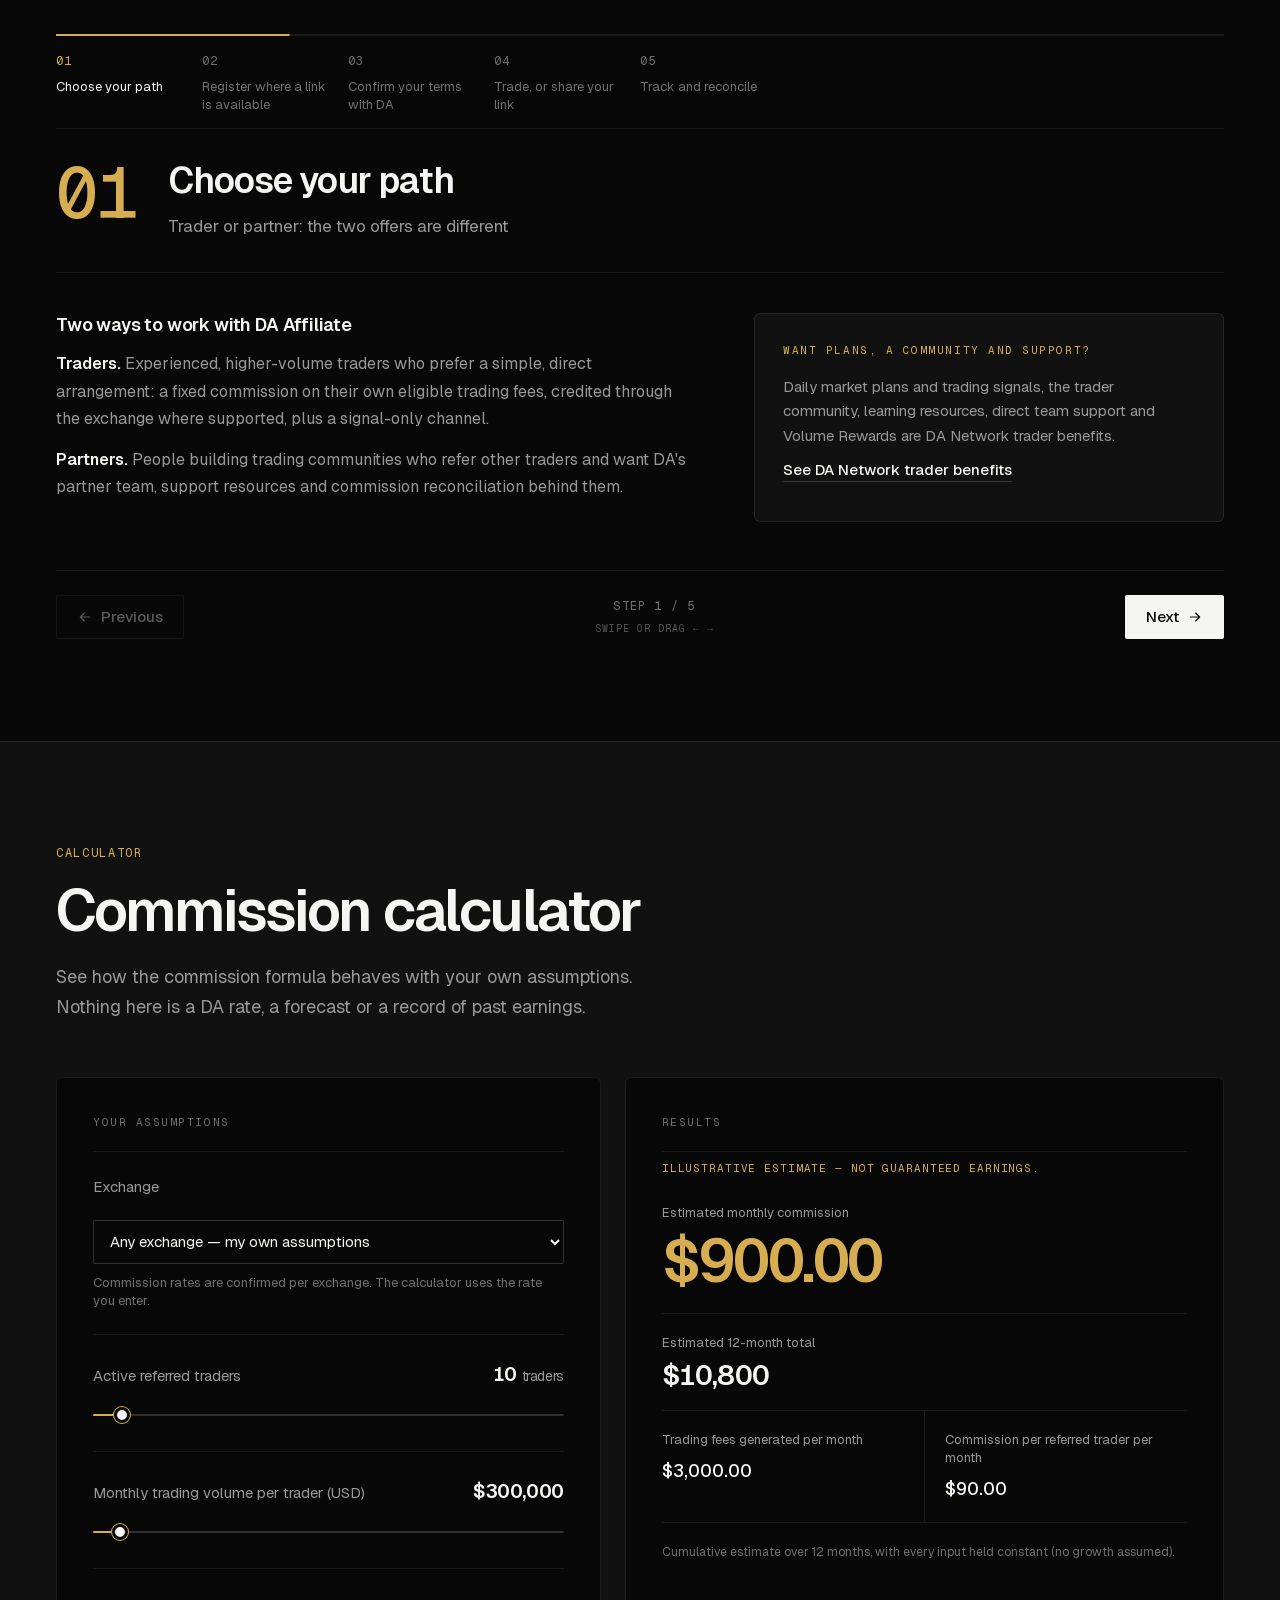
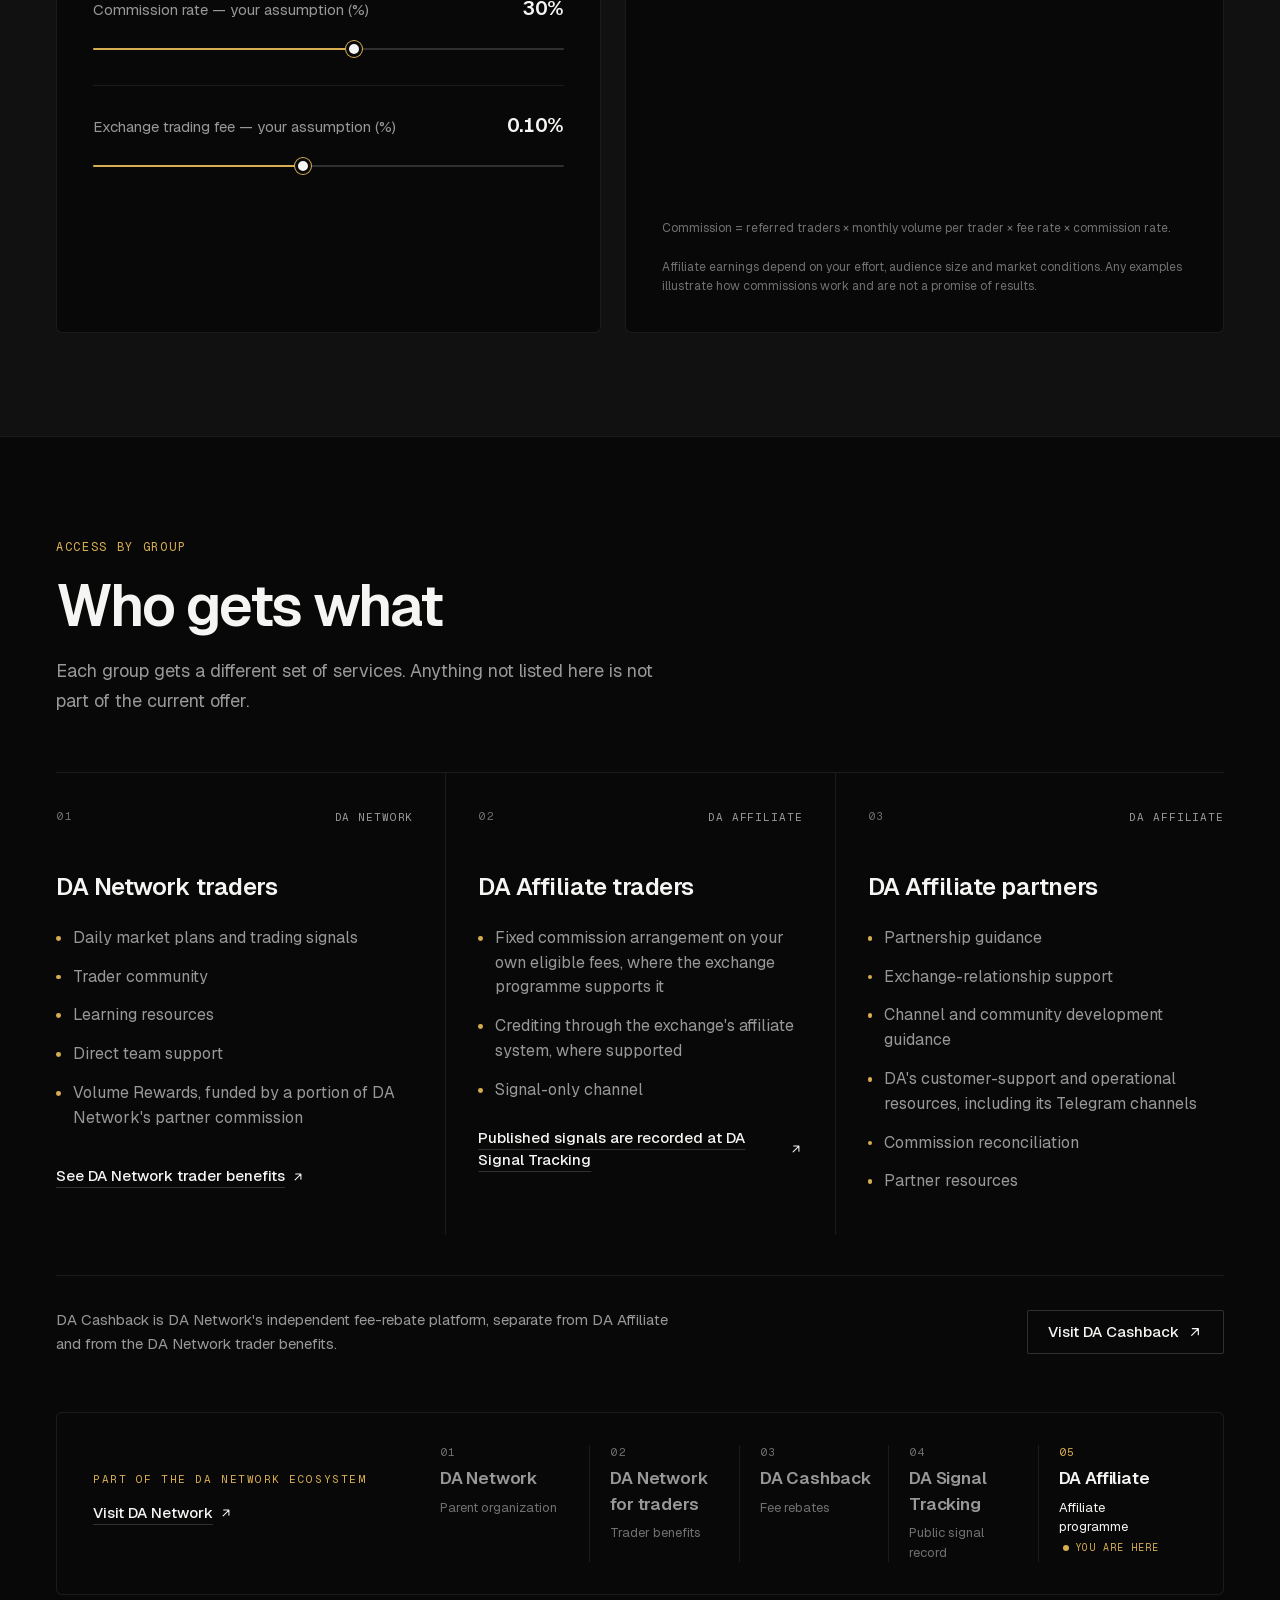
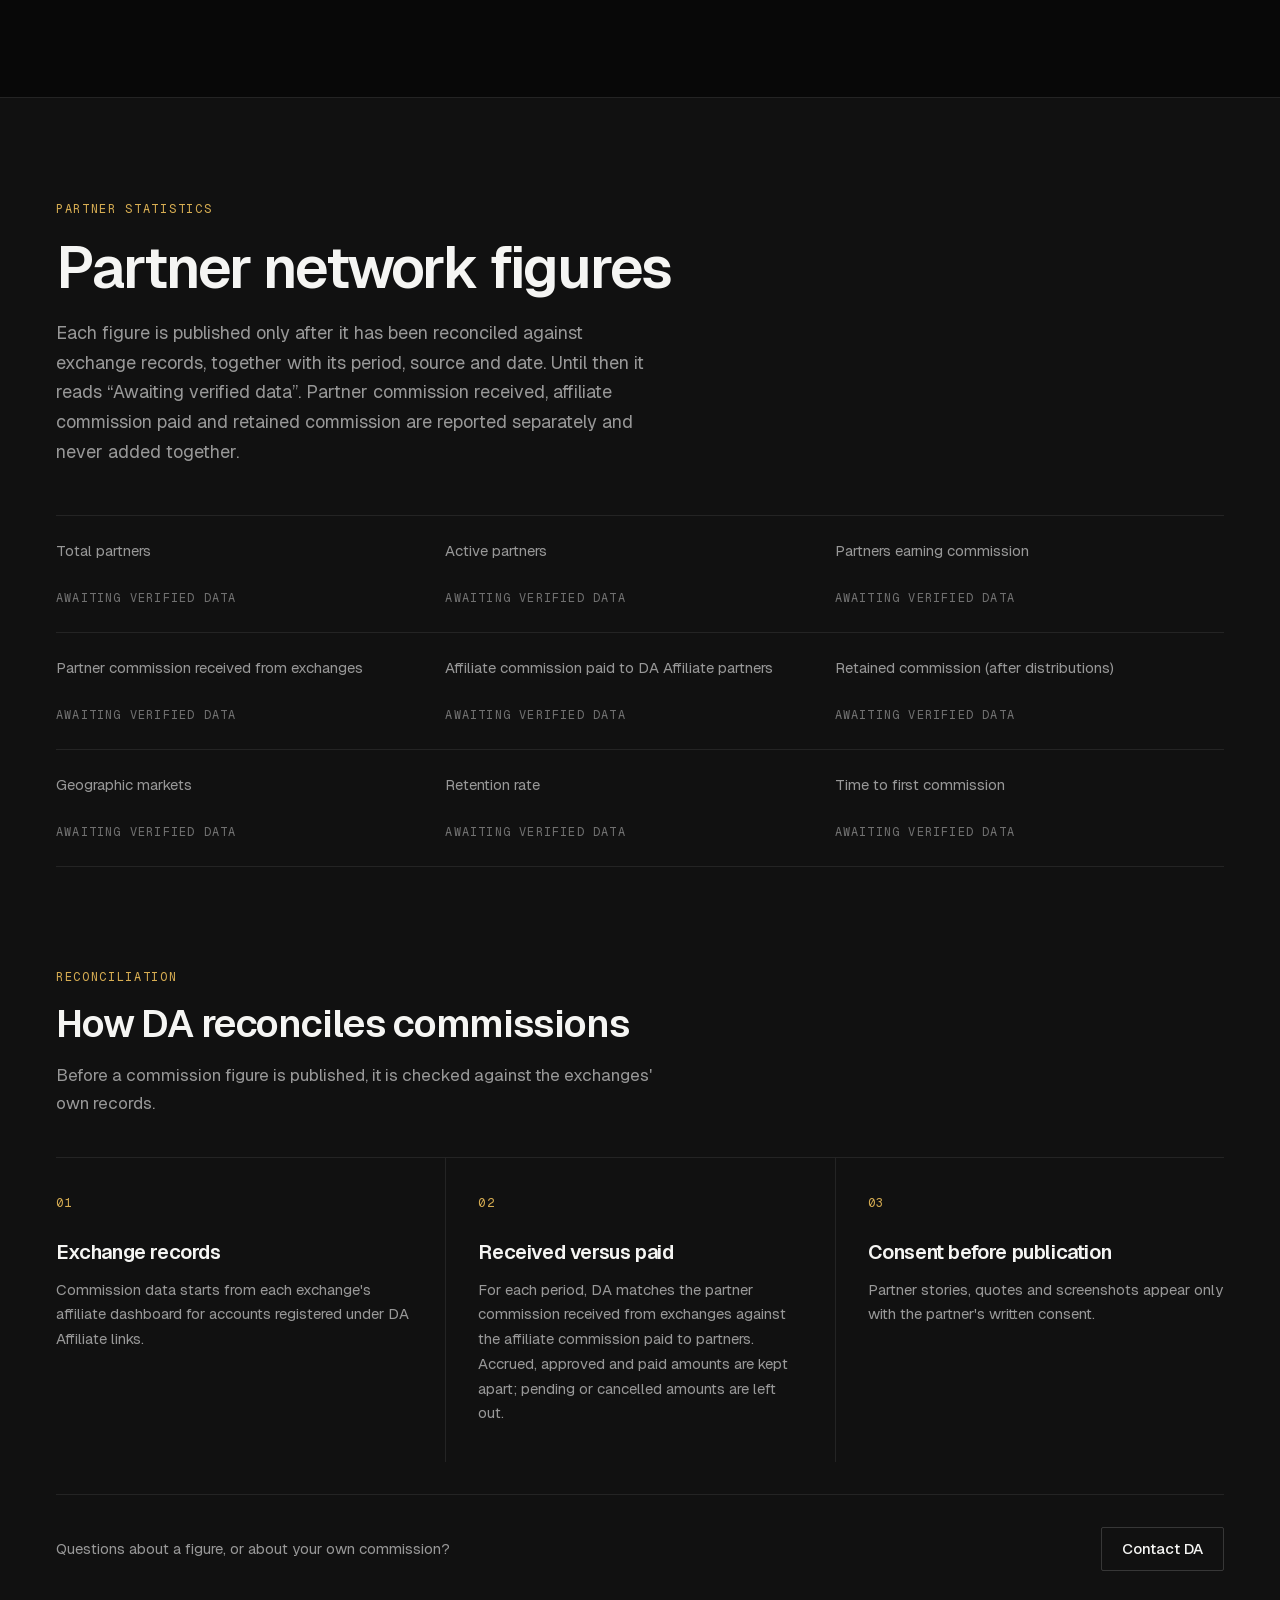
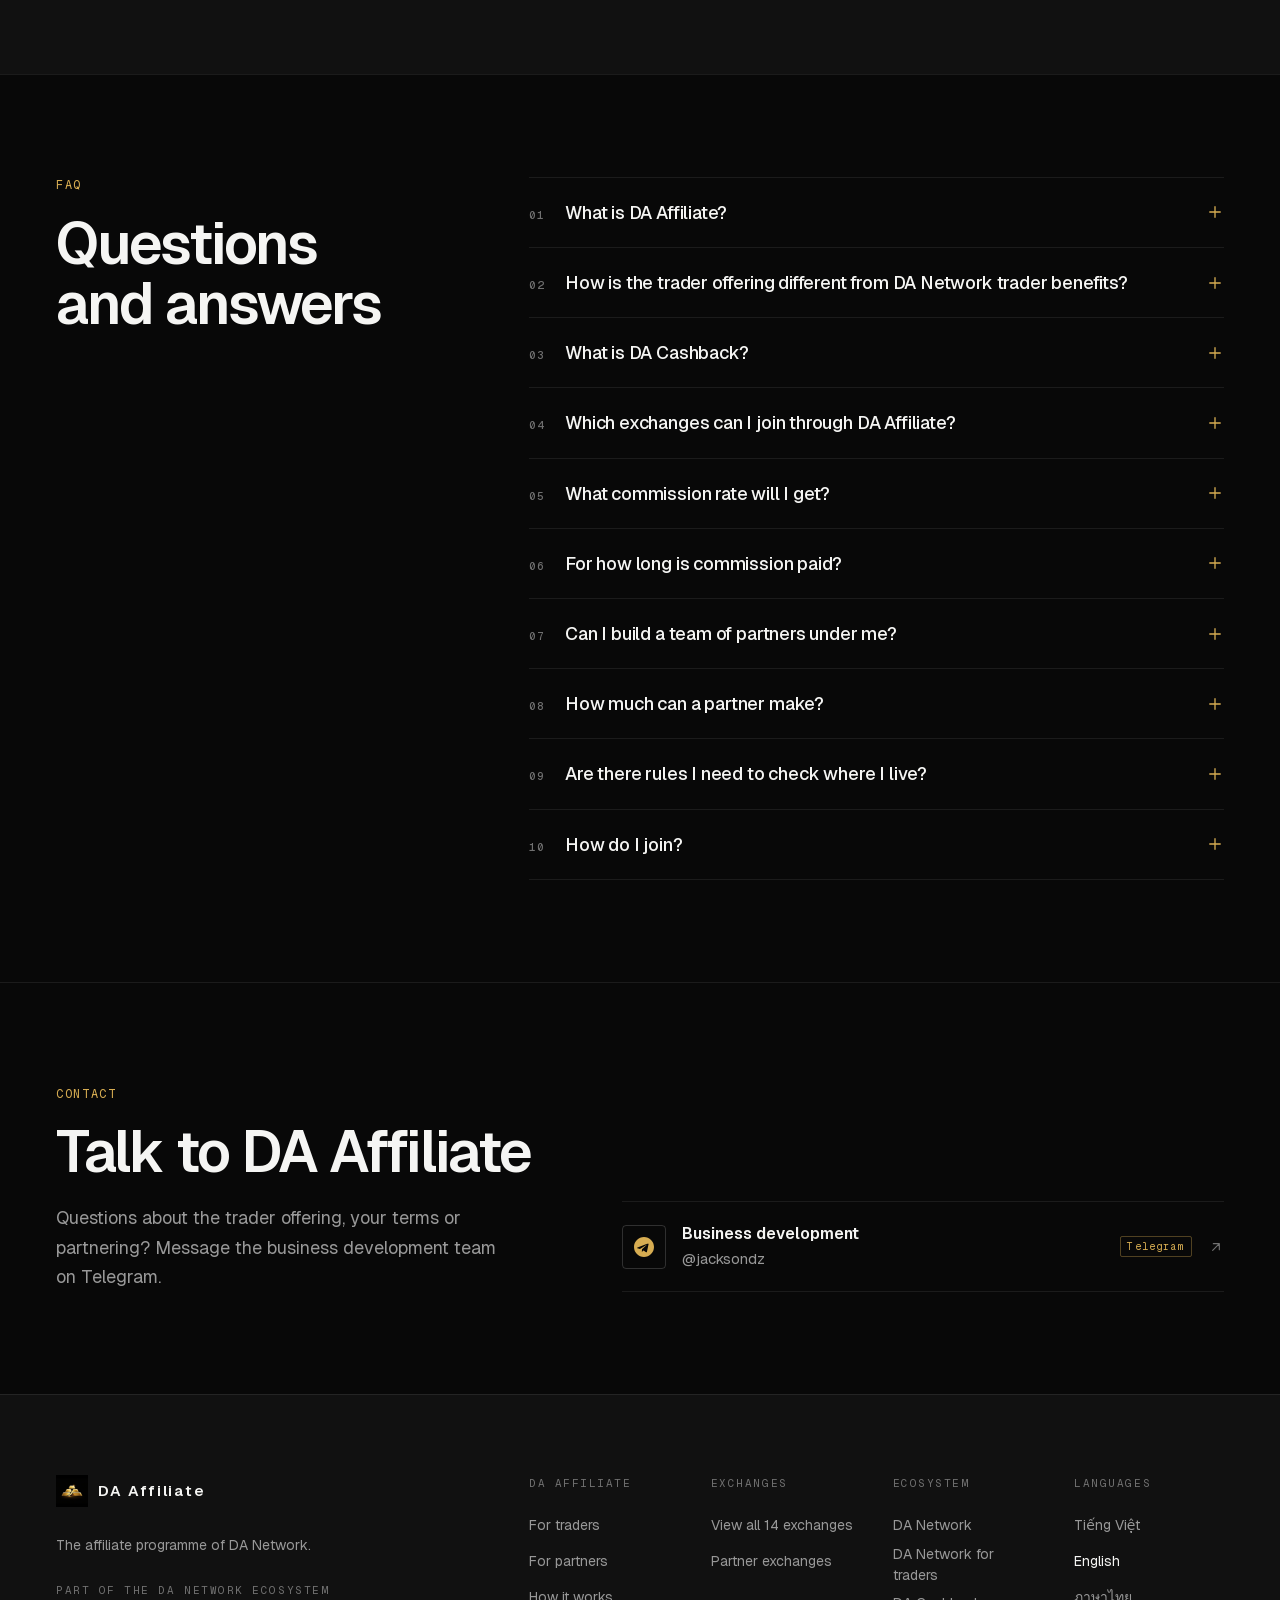
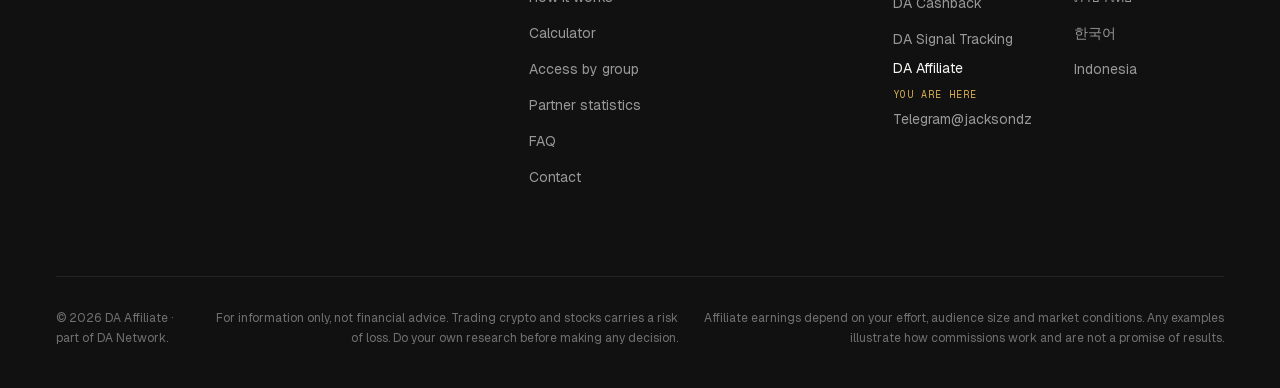
==== commit 50b2f035: "Update referral links: BingX (QQ4KIN), OKX, PrimeXBT, Vantage open for registration Links as supplie" ====
--- a/index.html
+++ b/index.html
@@ -147,7 +147,7 @@
       <div class="snapshot-grid">
         <a class="snapshot-item snapshot-clickable" href="#exchanges">
           <span class="snapshot-label" data-i18n="glance.traders">Exchanges open for registration</span>
-          <span class="snapshot-value snapshot-value-accent" data-cfg="count.registerOpen">2</span>
+          <span class="snapshot-value snapshot-value-accent" data-cfg="count.registerOpen">6</span>
           <svg class="icon snapshot-arrow" width="16" height="16" viewBox="0 0 24 24" fill="none" stroke="currentColor" stroke-width="1.75" stroke-linecap="round" stroke-linejoin="round" aria-hidden="true"><path d="M5 12h14M13 6l6 6-6 6"/></svg>
         </a>
         <a class="snapshot-item snapshot-clickable" href="#how-it-works">
@@ -213,7 +213,7 @@
       <div class="comparison-head">
         <div>
           <h3 class="steps-title" data-i18n="exch.title">Partner exchanges</h3>
-          <p class="section-note" data-i18n="exch.count">2 open for registration · 1 link updating · 3 new partners being set up · 8 partnership paused</p>
+          <p class="section-note" data-i18n="exch.count">6 open for registration · 8 partnership paused</p>
         </div>
         <a href="deals.html" class="btn btn-gold">
           <span data-i18n="exch.all">View all 14 exchanges</span>
@@ -223,8 +223,8 @@
       <div class="comparison-grid" id="comparisonGrid">
         <!-- populated by renderExchanges() -->
       </div>
-      <p class="note-small" data-requires="linkUpdatingSentence" data-i18n="exch.updatingNote">The registration link for BingX is being updated; the partnership itself is unchanged.</p>
-      <p class="note-small" data-requires="newPartnersSentence" data-i18n="exch.newNote">New partners being set up: OKX, PrimeXBT and Vantage — registration links and terms will be published once confirmed.</p>
+      <p class="note-small" data-requires="linkUpdatingSentence" data-i18n="exch.updatingNote" hidden></p>
+      <p class="note-small" data-requires="newPartnersSentence" data-i18n="exch.newNote" hidden></p>
       <p class="note-small" data-i18n="exch.pausedNote">“Partnership paused” means we are not registering new members on that exchange right now.</p>
       <p class="note-small" data-disclaimer="RATES">Rates and reward tiers may change according to each exchange's policy and partner program.</p>
     </div>
